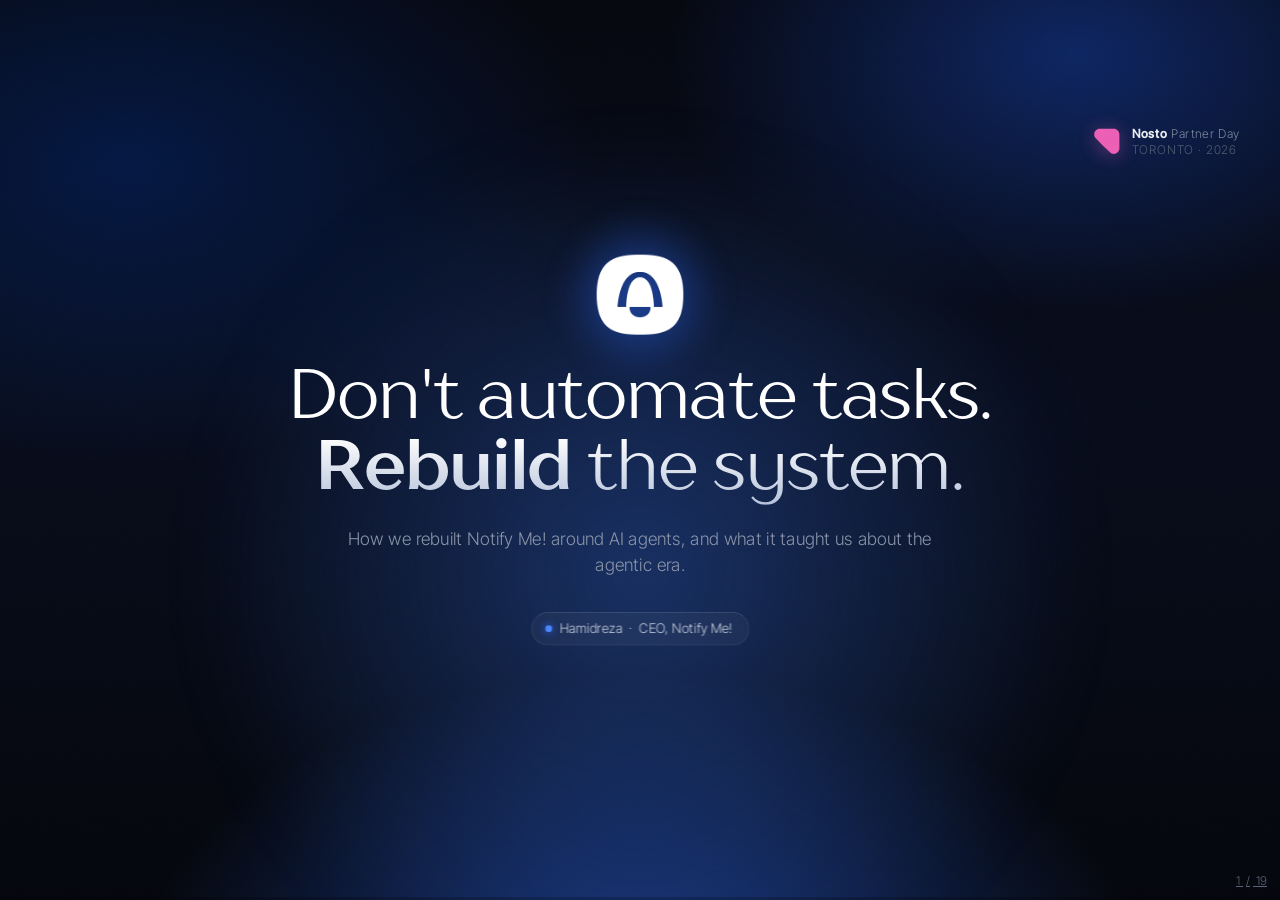
==== index.html @ 8ac09142 "Refine the walkthrough slide; bump cache tags Further walkthrough (walkthrough.js/.css) and index.ht" ====
<!DOCTYPE html>
<html lang="en">
<head>
<meta charset="utf-8">
<meta name="viewport" content="width=device-width, initial-scale=1.0">
<title>Notify Me! · Don't automate tasks. Rebuild the system.</title>
<link rel="stylesheet" href="vendor/reset.css">
<link rel="stylesheet" href="vendor/reveal.css">
<link rel="stylesheet" href="css/theme.css?v=7">
<link rel="stylesheet" href="css/walkthrough.css?v=21">
<link rel="stylesheet" href="css/bento.css?v=hue7">
</head>
<body>
<div class="bg-aurora"></div>
<div class="bg-grain"></div>

<div class="reveal">
<div class="slides">

<!-- ================= 01 · COVER ================= -->
<section class="slide center">
  <!-- event badge (host): kept small so the Notify Me! mark stays the hero -->
  <div style="position:absolute; top:54px; right:60px; display:flex; align-items:center; gap:18px; z-index:3; opacity:.92">
    <svg viewBox="2050 90 460 450" aria-label="Nosto" style="width:42px; height:42px; filter:drop-shadow(0 4px 15px rgba(255,102,191,.4))"><path d="M2112.39 253.6C2056.45 194.694 2098.17 97.4025 2179.36 97.4025L2407.6 97.4025C2458.63 97.4025 2500 138.809 2500 189.887V417.957C2500 499.278 2402.68 541.011 2343.86 484.916L2218.74 365.608L2112.39 253.6Z" fill="#FF66BF"/></svg>
    <span style="font-family:var(--font-mono); font-size:18px; letter-spacing:.05em; line-height:1.35; text-align:left; color:var(--g2)"><b style="color:#fff; font-weight:600">Nosto</b> Partner Day<br><span style="color:var(--g3); letter-spacing:.08em">TORONTO · 2026</span></span>
  </div>
  <div class="hero-mark float" style="margin-bottom:44px">
    <span class="bloom"></span>
    <img src="img/mark-white.png" alt="Notify Me!" style="height:120px">
  </div>
  <h1 style="font-size:104px; text-align:center; line-height:1.02">Don't automate tasks.<br><span class="grad-text" style="color:#fff"><b>Rebuild</b> the system.</span></h1>
  <p class="lead" style="text-align:center; margin-left:auto; margin-right:auto">How we rebuilt Notify&nbsp;Me! around AI agents, and what it taught us about the agentic era.</p>
  <div class="pill" style="margin-top:52px"><span class="dot"></span>Hamidreza&nbsp;&nbsp;·&nbsp;&nbsp;CEO, Notify&nbsp;Me!</div>
</section>

<!-- ================= 01B · AI-POWERED ISN'T ENOUGH (two-view gauge build) =============
     TWO VIEWS on one advance (reveal fragment index 1):
       View 1 - the comfortable illusion: two "good news" items (left) + the Individual
                speed gauge revved high (right, blue). Right slot sits empty, reserved.
       View 2 - the reframe: the view-1 items DIM to .32, the reframe items + the quote
                fade in, and the Organization speed gauge fades into the reserved slot at
                40% in yellow. Individual high vs organization 40% is the whole contrast.
     One fragment class .v2 (index 1) reveals every view-2 element together; the dim + the
     org gauge are driven off `section:has(.v2.visible)`, the same has()-gate the Tous
     slide uses. QA can't see fragment .visible, so QA rules below force the view-2 frame.
     Gauge model unchanged: needle box rotates about its centre (=hub 200,200); rotate =
     240*t - 120; value arc pathLength=240 so dashoffset = 240*(1-t). Individual t=.9
     (rotate 96, offset 24); Organization t=.4 (rotate -24, offset 144). -->
<style>
.spd2-title{ font-size:54px; }
.spd2-body{ display:flex; align-items:center; gap:30px; width:100%; margin-top:36px; }
.spd2-text{ width:680px; flex:none; }
.spd2-v1{ display:flex; flex-direction:column; gap:15px; transition:opacity .55s ease; }
.spd2-v2{ display:flex; flex-direction:column; gap:15px; margin-top:26px; }
.spd2-item{ display:flex; align-items:flex-start; gap:14px; margin:0;
  font-family:var(--font-body); font-weight:300; font-size:23px; color:var(--g1); line-height:1.3; }
.spd2-item .dot{ width:8px; height:8px; border-radius:50%; margin-top:10px; flex:none; }
.spd2-item .dot.b{ background:var(--blue-elec); box-shadow:0 0 10px rgba(76,135,255,.9); }
.spd2-item .dot.y{ background:#F5C24B; box-shadow:0 0 10px rgba(245,194,75,.9); }
.reveal section .spd2-v2 .fragment.fade-in-up{
  transition:opacity .55s ease, transform .55s cubic-bezier(.2,.7,.2,1); }

.spd2-gauges{ flex:1; display:flex; justify-content:center; gap:24px; }
.spd-gauge{ position:relative; width:400px; height:400px; }
.spd-hi { --nc:#E7F0FF; --arc:var(--blue-elec); --acr:76,135,255;  --lab:var(--blue-elec); }
.spd-org{ --nc:#FFE7B0; --arc:#F5C24B;          --acr:245,194,75; --lab:#F5C24B; opacity:0;
  transition:opacity .6s ease; }

.spd-bloom{ position:absolute; left:50%; top:52%; width:440px; height:440px; margin:-220px 0 0 -220px;
  border-radius:50%; z-index:0; filter:blur(30px); pointer-events:none;
  background:radial-gradient(circle, rgba(var(--acr),.30), transparent 62%); }

.spd-svg{ position:absolute; inset:0; width:100%; height:100%; z-index:1; overflow:visible; }
.spd-track{ fill:none; stroke:rgba(255,255,255,.09); stroke-width:10; stroke-linecap:round; }
.spd-ticks{ fill:none; stroke:rgba(255,255,255,.22); stroke-width:2; stroke-dasharray:1 11; }
.spd-val{ fill:none; stroke:var(--arc); stroke-width:10; stroke-linecap:round;
  stroke-dasharray:240; stroke-dashoffset:240;
  filter:drop-shadow(0 0 7px rgba(var(--acr),.9)) drop-shadow(0 0 20px rgba(var(--acr),.5)); }

/* needle: an HTML box rotated about its centre (=hub). Default points up. */
.spd-sweep, .spd-jit{ position:absolute; inset:0; transform-origin:50% 50%; z-index:2; }
.spd-sweep{ transform:rotate(-120deg); }
.spd-needle{ position:absolute; inset:0; filter:drop-shadow(0 0 6px rgba(var(--acr),.85)); }
.spd-needle::before{ content:''; position:absolute; left:50%; top:72px; margin-left:-5px;
  width:0; height:0; border-left:5px solid transparent; border-right:5px solid transparent;
  border-bottom:128px solid var(--nc); }
.spd-needle::after{ content:''; position:absolute; left:50%; top:200px; margin-left:-4px;
  width:0; height:0; border-left:4px solid transparent; border-right:4px solid transparent;
  border-top:30px solid var(--nc); opacity:.6; }
.spd-hub{ position:absolute; left:50%; top:50%; width:22px; height:22px; margin:-11px 0 0 -11px;
  z-index:3; border-radius:50%; background:radial-gradient(circle at 38% 34%, #fff, var(--arc) 78%);
  box-shadow:0 0 0 4px rgba(var(--acr),.16), 0 0 16px rgba(var(--acr),.8); }

.spd-cap{ position:absolute; top:300px; left:0; right:0; z-index:3; text-align:center;
  font-family:var(--font-display); font-weight:400; font-size:25px; color:#fff; letter-spacing:-.01em; }
.spd-tag{ position:absolute; top:340px; left:0; right:0; z-index:3; text-align:center;
  font-family:var(--font-mono); font-weight:500; font-size:13px; letter-spacing:.22em;
  text-transform:uppercase; color:var(--lab); }

/* ---- the run ---- */
@keyframes spdSweepHi { 0%{transform:rotate(-120deg)} 55%{transform:rotate(104deg)}
  74%{transform:rotate(90deg)} 88%{transform:rotate(99deg)} 100%{transform:rotate(96deg)} }
@keyframes spdSweepOrg{ 0%{transform:rotate(-120deg)} 55%{transform:rotate(-14deg)}
  76%{transform:rotate(-28deg)} 100%{transform:rotate(-24deg)} }
@keyframes spdFillHi { from{stroke-dashoffset:240} to{stroke-dashoffset:24} }
@keyframes spdFillOrg{ from{stroke-dashoffset:240} to{stroke-dashoffset:144} }
@keyframes spdJitAlive{ 0%,100%{transform:rotate(0)} 20%{transform:rotate(1.3deg)}
  45%{transform:rotate(-1deg)} 70%{transform:rotate(1deg)} }
@keyframes spdBloom{ 0%,100%{transform:scale(1);opacity:.7} 50%{transform:scale(1.1);opacity:.95} }

/* View 1: the individual gauge revs up on slide entry */
.reveal section.present .spd-hi{ animation:riseIn .8s .2s both ease-out; }
.reveal section.present .spd-hi .spd-sweep{ animation:spdSweepHi 1.6s .45s both cubic-bezier(.2,.8,.25,1); }
.reveal section.present .spd-hi .spd-val{ animation:spdFillHi 1.6s .45s both cubic-bezier(.2,.8,.25,1); }
.reveal section.present .spd-hi .spd-jit{ animation:spdJitAlive 2.6s 2.2s ease-in-out infinite; }
.reveal section.present .spd-hi .spd-bloom{ animation:spdBloom 4.6s 2s ease-in-out infinite; }
/* View 2 (advance): dim the good news, ignite the organization gauge at 40% */
.reveal section.present:has(.v2.visible) .spd2-v1{ opacity:.32; }
.reveal section.present:has(.v2.visible) .spd-org{ opacity:1; }
.reveal section.present:has(.v2.visible) .spd-org .spd-sweep{ animation:spdSweepOrg 1.3s .12s both cubic-bezier(.2,.8,.25,1); }
.reveal section.present:has(.v2.visible) .spd-org .spd-val{ animation:spdFillOrg 1.3s .12s both cubic-bezier(.2,.8,.25,1); }

/* QA (?qa) can't read fragment .visible, so force the settled view-2 frame */
.qa .spd-hi, .qa .spd-org{ animation:none !important; opacity:1 !important; }
.qa .spd2-v1{ opacity:.32 !important; }
.qa .spd2-v2 .fragment{ opacity:1 !important; transform:none !important; }
.qa .spd-hi .spd-sweep{ animation:none !important; transform:rotate(96deg) !important; }
.qa .spd-org .spd-sweep{ animation:none !important; transform:rotate(-24deg) !important; }
.qa .spd-hi .spd-val{ animation:none !important; stroke-dashoffset:24 !important; }
.qa .spd-org .spd-val{ animation:none !important; stroke-dashoffset:144 !important; }
.qa .spd-jit, .qa .spd-bloom{ animation:none !important; transform:none !important; }
</style>
<section class="slide">
  <p class="eyebrow">The reality check</p>
  <h2 class="spd2-title">Why &ldquo;AI-Powered&rdquo; Isn&rsquo;t Enough</h2>

  <div class="spd2-body">
    <div class="spd2-text">
      <div class="spd2-v1">
        <p class="spd2-item"><span class="dot b"></span>Your productivity improves dramatically</p>
        <p class="spd2-item"><span class="dot b"></span>Everyone seems to be working faster</p>
      </div>
      <div class="spd2-v2">
        <p class="spd2-item fragment fade-in-up v2" data-fragment-index="1"><span class="dot y"></span>Because being AI-powered isn&rsquo;t enough anymore.</p>
        <p class="spd2-item fragment fade-in-up v2" data-fragment-index="1"><span class="dot y"></span>Your organization has to become AI-native.</p>
      </div>
    </div>

    <div class="spd2-gauges">
      <!-- individual: blue, revved high -->
      <div class="spd-gauge spd-hi">
        <span class="spd-bloom"></span>
        <svg class="spd-svg" viewBox="0 0 400 400" aria-hidden="true">
          <path class="spd-track" d="M70.096 275 A150 150 0 1 1 329.904 275"/>
          <path class="spd-ticks" pathLength="240" d="M85.685 266 A132 132 0 1 1 314.315 266"/>
          <path class="spd-val" pathLength="240" d="M70.096 275 A150 150 0 1 1 329.904 275"/>
        </svg>
        <div class="spd-sweep"><div class="spd-jit"><div class="spd-needle"></div></div></div>
        <span class="spd-hub"></span>
        <span class="spd-cap">Individual speed</span>
        <span class="spd-tag">High</span>
      </div>

      <!-- organization: yellow, fades in at 40% on view 2 -->
      <div class="spd-gauge spd-org">
        <span class="spd-bloom"></span>
        <svg class="spd-svg" viewBox="0 0 400 400" aria-hidden="true">
          <path class="spd-track" d="M70.096 275 A150 150 0 1 1 329.904 275"/>
          <path class="spd-ticks" pathLength="240" d="M85.685 266 A132 132 0 1 1 314.315 266"/>
          <path class="spd-val" pathLength="240" d="M70.096 275 A150 150 0 1 1 329.904 275"/>
        </svg>
        <div class="spd-sweep"><div class="spd-jit"><div class="spd-needle"></div></div></div>
        <span class="spd-hub"></span>
        <span class="spd-cap">Organization speed</span>
        <span class="spd-tag">Slower</span>
      </div>
    </div>
  </div>

  <div class="foot"><img src="img/lockup-white.png" alt="Notify Me!"><span class="sep"></span><span class="pg">The problem</span></div>
</section>

<!-- ========= 03B · WHY THE SPEED DISAPPEARS (numbered click-focus list, variant of 03) ========= -->
<style>
  /* Same eyebrow + headline as the archived icon panel, three causes as a NUMBERED list. All three
     are visible from the first frame; the focus is advanced BY CLICK (01 on entry, then 02, then
     03). Each lower row holds an empty .fx fragment marker so clicks are consumed on this slide; a
     handler in deck.js counts the shown markers and toggles .is-active onto the matching row, and
     the CSS transitions below (not a timer) animate the hand-off. Scoped czb- block. */
  .czb-list{ list-style:none; margin:6px 0 0; padding:0; display:flex; flex-direction:column; gap:30px; }
  .czb-item{ position:relative; display:flex; align-items:baseline; gap:24px; padding-left:28px;
    opacity:.45; transform:translateX(0);           /* inactive rows recede but stay readable */
    transition:opacity .5s ease, transform .5s cubic-bezier(.2,.7,.2,1); }
  /* the accent bar that lands on the active row */
  .czb-item::before{ content:''; position:absolute; left:0; top:4px; bottom:4px; width:3px;
    border-radius:2px; background:var(--coral); box-shadow:0 0 14px var(--coral);
    transform:scaleY(.2); transform-origin:center; opacity:0;
    transition:transform .5s cubic-bezier(.2,.7,.2,1), opacity .5s ease; }
  /* the numeric bullet */
  .czb-num{ font-family:var(--font-display); font-weight:700; font-size:22px; color:var(--coral);
    letter-spacing:.02em; flex:none; min-width:42px; }
  /* medium size: bigger than body, clearly under the 44px headline */
  .reveal .czb-item .txt{ font-family:var(--font-display); font-weight:400; font-size:34px;
    line-height:1.1; letter-spacing:-.01em; color:#fff; }
  /* the focus markers carry no visual and take no space; they only step reveal's fragment pointer
     on each click. deck.js reads how many are shown and toggles .is-active onto the matching row. */
  .czb-item .fx{ position:absolute; width:0; height:0; overflow:hidden; }
  /* the focused row (deck.js sets .is-active; row 01 on entry, +1 per click) */
  .czb-item.is-active{ opacity:1; transform:translateX(10px); }
  .czb-item.is-active::before{ transform:scaleY(1); opacity:1; }
  /* the list rises in as one unit on entry (container only, so it never fights the row opacities) */
  .reveal section.present .czb-list{ animation:riseIn .7s .12s both cubic-bezier(.2,.7,.2,1); }
  /* QA/PDF shows every fragment at once and the JS is skipped, so pin row 01 focused here. */
  .qa .czb-item:first-child{ opacity:1 !important; transform:translateX(10px) !important; }
  .qa .czb-item:first-child::before{ transform:scaleY(1) !important; opacity:1 !important; }
  .qa .czb-item:not(:first-child){ opacity:.45 !important; transform:none !important; }
  .qa .czb-item:not(:first-child)::before{ opacity:0 !important; transform:scaleY(.2) !important; }
</style>
<section class="slide">
  <p class="eyebrow">Why the speed disappears</p>
  <h3 style="font-size:44px; margin-bottom:52px">We found several causes. These were the <b>three biggest.</b></h3>
  <ul class="czb-list">
    <li class="czb-item"><span class="czb-num">01</span><span class="txt">Humans are the bottleneck</span></li>
    <li class="czb-item"><span class="fx fragment"></span><span class="czb-num">02</span><span class="txt">Uneven AI maturity</span></li>
    <li class="czb-item"><span class="fx fragment"></span><span class="czb-num">03</span><span class="txt">Agents still make mistakes</span></li>
  </ul>
  <div class="foot"><img src="img/lockup-white.png" alt=""><span class="sep"></span><span class="pg">The problem</span></div>
</section>

<!-- ================= 05 · SPEAKER ================= -->
<section class="slide">
  <div class="row between center-x" style="width:100%">
    <div class="col" style="max-width:840px">
      <p class="eyebrow">Who's talking</p>
      <h1 style="font-size:104px">Hamidreza Zahedi</h1>
      <p class="lead" style="margin-top:18px; font-size:28px; color:var(--g1)">CEO at Notify&nbsp;Me!, building it for almost four years.</p>
    </div>
    <div class="portrait float"><span class="bloom"></span><img src="img/hamidreza.jpeg" alt="Hamidreza Zahedi, CEO of Notify Me!"></div>
  </div>
  <div class="foot"><img src="img/lockup-white.png" alt=""></div>
</section>

<!-- ================= 06 · DIVIDER PART 1 (.pd template) ================= -->
<section class="slide pd">
  <span class="pd-rule"></span>
  <span class="pd-num">01</span>
  <div class="pd-wrap">
    <div class="pd-hl">
      <span class="pd-bloom"></span>
      <div class="pd-rail">
        <span class="lab">Part</span>
        <span class="pd-step cur">01</span>
        <span class="pd-link"></span>
        <span class="pd-step">02</span>
        <span class="pd-link"></span>
        <span class="pd-step">03</span>
        <span class="pd-link"></span>
        <span class="pd-step">04</span>
      </div>
      <h1 class="grad-text">How we got here</h1>
    </div>
  </div>
  <div class="foot-r">Part 01&nbsp;·&nbsp;How we got here</div>
</section>

<!-- ================= 09 · THE AI WEEK ================= -->
<style>
/* --- AI Week (scoped) --- */
.aiw-week{ margin-top:52px; }
.aiw-week--p2{ margin-top:40px; }
.aiw-rail{ position:relative; display:grid; grid-template-columns:repeat(5,1fr); gap:20px; }
.aiw-line{ position:absolute; left:78px; right:78px; top:36px; height:2px; z-index:0;
  background:linear-gradient(90deg, transparent, var(--blue) 8%, var(--blue-bright) 52%, var(--purple) 94%, transparent);
  box-shadow:0 0 18px rgba(45,107,255,.5); }
.aiw-day{ position:relative; z-index:1; display:flex; flex-direction:column; align-items:center; text-align:center; }
.aiw-node{ width:74px; height:74px; border-radius:21px; display:flex; align-items:center; justify-content:center;
  background:linear-gradient(160deg, #17284a, #0c1730); border:1px solid var(--glass-border); color:var(--blue-elec);
  box-shadow:0 14px 34px rgba(0,0,0,.45), inset 0 0 34px -20px var(--blue-elec); }
.aiw-node svg{ width:32px; height:32px; }
.aiw-tag{ font-family:var(--font-mono); font-size:13px; font-weight:500; letter-spacing:.2em;
  text-transform:uppercase; color:var(--g3); margin-top:18px; }
.aiw-act{ font-family:var(--font-display); font-size:23px; font-weight:400; color:#fff; margin-top:7px; }
.aiw-sub{ font-size:16px; line-height:1.42; color:var(--g2); margin-top:7px; max-width:210px; }
.aiw-day.is-demo .aiw-node{ color:#fff; border-color:rgba(155,38,240,.55);
  /* opaque: the rail line passes behind the node */
  background:linear-gradient(160deg, #2F104D, #0B1732);
  box-shadow:0 0 0 1px rgba(155,38,240,.4), 0 18px 48px rgba(155,38,240,.4), inset 0 0 40px -22px var(--purple); }
.aiw-day.is-demo .aiw-tag{ color:var(--purple); }
.aiw-tag:empty::after{ content:'\00a0'; } /* holds the row's baseline where there's no label */

/* --- the bottom band: the two tools, wired into the workflow they built ---
   Single view: nothing here is a fragment. The whole band plays one timed build on slide
   entry and settles. Nothing loops.
   Widths are explicit (290 + 120 + 1290 = 1700, the slide's content box) because the wire
   SVGs map their viewBox 1:1 onto px-positioned HTML nodes; a flexed width would scale the
   SVG and drift the wires off the nodes. */
.aiw-build{ position:relative; margin-top:44px; height:380px; display:flex; align-items:center; }
.aiw-logos{ width:290px; flex:none; display:flex; flex-direction:column; gap:18px; }
.aiw-logo{ display:flex; align-items:center; gap:18px; padding:18px 28px 18px 22px; border-radius:18px;
  background:var(--glass); border:1px solid var(--glass-border);
  backdrop-filter:blur(14px); -webkit-backdrop-filter:blur(14px); }
.aiw-logo .mk{ width:48px; height:48px; flex:none; display:flex; align-items:center; justify-content:center;
  border-radius:13px; }
.aiw-logo .tx{ display:flex; flex-direction:column; }
.aiw-logo .nm{ font-family:var(--font-display); font-size:24px; font-weight:400; color:#fff; line-height:1; }
.aiw-logo .rl{ font-size:15px; color:var(--g2); margin-top:6px; }
.aiw-logo--gpt .mk{ background:rgba(16,163,127,.14); box-shadow:inset 0 0 24px -14px #10A37F; }
.aiw-logo--gpt .mk svg{ width:30px; height:30px; color:#10A37F; }
.aiw-logo--n8n .mk{ background:rgba(234,75,113,.14); box-shadow:inset 0 0 24px -14px #EA4B71; }
.aiw-logo--n8n .mk svg{ width:40px; height:26px; }

/* the two feed wires: each tool card into a port on the canvas edge, coloured by its tool */
.aiw-feed{ position:absolute; inset:0; width:100%; height:100%; z-index:2; pointer-events:none; overflow:visible; }
/* dashoffset:1 already hides an undrawn path, so these need no separate opacity gate */
.aiw-feed .fd{ fill:none; stroke-width:2; stroke-linecap:round; stroke-dasharray:1; stroke-dashoffset:1; }
.aiw-feed .fd-gpt{ stroke:#10A37F; filter:drop-shadow(0 0 6px rgba(16,163,127,.75)); }
.aiw-feed .fd-n8n{ stroke:#EA4B71; filter:drop-shadow(0 0 6px rgba(234,75,113,.75)); }
.aiw-feed .pt{ opacity:0; }
.aiw-feed .pt-gpt{ fill:#10A37F; filter:drop-shadow(0 0 7px rgba(16,163,127,.9)); }
.aiw-feed .pt-n8n{ fill:#EA4B71; filter:drop-shadow(0 0 7px rgba(234,75,113,.9)); }
@keyframes aiwFeed{ from{ stroke-dashoffset:1 } to{ stroke-dashoffset:0 } }
@keyframes aiwPop{ from{ opacity:0 } to{ opacity:1 } }

/* --- the n8n canvas --- */
.wf{ width:1290px; flex:none; margin-left:120px; height:380px; border-radius:20px; overflow:hidden;
  background:rgba(10,16,32,.55); border:1px solid var(--glass-border);
  backdrop-filter:blur(18px) saturate(120%); -webkit-backdrop-filter:blur(18px) saturate(120%);
  box-shadow:0 30px 80px rgba(0,0,0,.5), inset 0 1px 0 rgba(255,255,255,.08); opacity:0; }
.wf-bar{ height:48px; display:flex; align-items:center; gap:12px; padding:0 20px;
  border-bottom:1px solid var(--hair); background:rgba(255,255,255,.03); }
.wf-dot{ width:9px; height:9px; border-radius:50%; background:#EA4B71; flex:none;
  box-shadow:0 0 10px rgba(234,75,113,.8); }
.wf-name{ font-family:var(--font-mono); font-size:14px; font-weight:500; color:var(--g1); letter-spacing:.04em; }
.wf-exec{ margin-left:auto; display:flex; align-items:center; gap:8px; padding:5px 13px; border-radius:100px;
  background:rgba(95,208,166,.12); border:1px solid rgba(95,208,166,.4);
  font-family:var(--font-mono); font-size:12px; font-weight:500; letter-spacing:.14em;
  text-transform:uppercase; color:var(--mint); opacity:0; }
.wf-exec svg{ width:12px; height:12px; }
/* n8n's dot-grid canvas */
.wf-canvas{ position:relative; height:332px;
  background-image:radial-gradient(rgba(255,255,255,.10) 1.1px, transparent 1.1px);
  background-size:26px 26px; background-position:13px 13px; }
/* the graph's own bounds sit 62px left of the canvas centre; nudge wires and nodes
   together so the coordinates above stay readable. Keep these two values equal. */
.wf-wires{ position:absolute; inset:0; width:100%; height:100%; overflow:visible;
  transform:translateX(31px); }
.wf-wires path{ fill:none; stroke-linecap:round; }
.wf-base{ stroke:rgba(255,255,255,.13); stroke-width:2; }
.wf-fill{ stroke:#EA4B71; stroke-width:2.4; filter:drop-shadow(0 0 5px rgba(234,75,113,.8));
  stroke-dasharray:1; stroke-dashoffset:1; }
.wf-fill.is-ai{ stroke:#10A37F; filter:drop-shadow(0 0 5px rgba(16,163,127,.8)); }
@keyframes wfFill{ from{ stroke-dashoffset:1 } to{ stroke-dashoffset:0 } }

/* zero-size anchor: the box centres on (--x,--y) so the wire endpoints match exactly */
.wf-node{ position:absolute; left:var(--x); top:var(--y); width:0; height:0; z-index:1;
  transform:translateX(31px); }
.wf-box{ position:absolute; left:-30px; top:-30px; width:60px; height:60px; border-radius:14px;
  display:flex; align-items:center; justify-content:center;
  background:linear-gradient(160deg,#17284a,#0c1730); border:1px solid var(--glass-border);
  color:var(--g2); box-shadow:0 10px 26px rgba(0,0,0,.45); opacity:0; }
.wf-box svg{ width:28px; height:28px; }
/* real brand marks (Canny, Intercom, Slack) ship as their own artwork, so they are
   <img> not currentColor glyphs. Same 28px box as the icon nodes. */
.wf-box img{ width:28px; height:28px; display:block; }
/* n8n draws trigger nodes with a rounded leading edge */
.wf-node.is-trigger .wf-box{ border-radius:30px 14px 14px 30px; }
.wf-node.is-ai .wf-box svg{ width:26px; height:26px; }
.wf-lb{ position:absolute; left:-80px; top:40px; width:160px; text-align:center;
  font-family:var(--font-body); font-size:15px; font-weight:500; color:#fff; line-height:1.25; opacity:0; }
.wf-lb i{ display:block; font-style:normal; font-size:13px; font-weight:300; color:var(--g3); margin-top:3px; }
.wf-ck{ position:absolute; left:20px; top:-32px; width:19px; height:19px; border-radius:50%;
  background:var(--mint); color:#06231a; display:flex; align-items:center; justify-content:center;
  opacity:0; transform:scale(.4); box-shadow:0 0 12px rgba(95,208,166,.7); }
.wf-ck svg{ width:11px; height:11px; }
@keyframes wfBox{ from{ opacity:0; transform:scale(.55) } to{ opacity:1; transform:none } }
@keyframes wfCk{ from{ opacity:0; transform:scale(.4) } to{ opacity:1; transform:scale(1) } }
/* the run: each node flares as the data reaches it, then holds a lit "done" state */
@keyframes wfFlare{
  0%  { box-shadow:0 10px 26px rgba(0,0,0,.45); border-color:var(--glass-border); color:var(--g2) }
  28% { box-shadow:0 0 0 5px rgba(234,75,113,.22), 0 0 34px rgba(234,75,113,.75); border-color:rgba(234,75,113,.8); color:#fff }
  100%{ box-shadow:0 10px 26px rgba(0,0,0,.45), 0 0 20px rgba(234,75,113,.28); border-color:rgba(234,75,113,.45); color:#fff } }
@keyframes wfFlareAI{
  0%  { box-shadow:0 10px 26px rgba(0,0,0,.45); border-color:var(--glass-border); color:var(--g2) }
  28% { box-shadow:0 0 0 5px rgba(16,163,127,.22), 0 0 34px rgba(16,163,127,.8); border-color:rgba(16,163,127,.85); color:#fff }
  100%{ box-shadow:0 10px 26px rgba(0,0,0,.45), 0 0 22px rgba(16,163,127,.3); border-color:rgba(16,163,127,.5); color:#10A37F } }

/* --- the build: one timed pass on slide entry. No fragments (single view), and every
   animation is finite + `both`, so the band runs once and holds its finished state.
   Per-element delays ride in on --d (appear) / --f (flare) / --dw (wire) / --dc (check),
   set inline on each node so the sequence reads in the markup. --- */
.reveal section.present .aiw-line{ transform-origin:left center;
  animation:drawLine .9s .55s both cubic-bezier(.4,0,.1,1); }
.reveal section.present .aiw-day{ animation:riseIn .6s var(--d) both ease-out; }
.reveal section.present .aiw-logo{ animation:riseIn .6s var(--d) both ease-out; }
.reveal section.present .aiw-feed .fd{ animation:aiwFeed .6s var(--d) both ease-out; }
.reveal section.present .aiw-feed .pt{ animation:aiwPop .3s var(--d) both ease-out; }
.reveal section.present .wf{ animation:aiwPop .7s 1.6s both ease-out; }
/* wires land after every node is on the canvas, so nothing ever wires to an empty spot */
.reveal section.present .wf-base{ animation:aiwPop .4s 2.45s both ease-out; }
.reveal section.present .wf-box{ animation:wfBox .5s var(--d) both cubic-bezier(.2,.7,.2,1),
                                           wfFlare .7s var(--f) both ease-out; }
.reveal section.present .wf-node.is-ai .wf-box{ animation:wfBox .5s var(--d) both cubic-bezier(.2,.7,.2,1),
                                                          wfFlareAI 1.1s var(--f) both ease-out; }
.reveal section.present .wf-lb{ animation:aiwPop .5s var(--d) both ease-out; }
.reveal section.present .wf-ck{ animation:wfCk .45s var(--dc) both cubic-bezier(.2,.8,.25,1); }
.reveal section.present .wf-fill{ animation:wfFill .5s var(--dw) both linear; }
.reveal section.present .wf-exec{ animation:aiwPop .5s 6.5s both ease-out; }

/* ?qa freezes motion for deterministic renders/PDF: pin the whole band to its end state. */
.qa .aiw-line{ animation:none !important; transform:none !important; }
.qa .aiw-day, .qa .aiw-logo, .qa .wf, .qa .wf-lb, .qa .wf-exec,
.qa .wf-base{ animation:none !important; opacity:1 !important; }
.qa .aiw-feed .fd, .qa .wf-fill{ animation:none !important; stroke-dashoffset:0 !important; }
.qa .aiw-feed .pt{ animation:none !important; opacity:1 !important; }
.qa .wf-box{ animation:none !important; opacity:1 !important; color:#fff !important;
  border-color:rgba(234,75,113,.45) !important;
  box-shadow:0 10px 26px rgba(0,0,0,.45), 0 0 20px rgba(234,75,113,.28) !important; }
.qa .wf-node.is-ai .wf-box{ color:#10A37F !important; border-color:rgba(16,163,127,.5) !important;
  box-shadow:0 10px 26px rgba(0,0,0,.45), 0 0 22px rgba(16,163,127,.3) !important; }
.qa .wf-ck{ animation:none !important; opacity:1 !important; transform:scale(1) !important; }
</style>
<section class="slide">
  <p class="eyebrow">2025 &middot; the AI pivot</p>
  <h2 style="font-size:56px; max-width:1500px">First, we stopped <b>everything</b> for a week.</h2>
  <p class="lead" style="margin-top:16px; max-width:1180px">Normal work on hold. The whole company pointed at one thing.</p>

  <div class="aiw-week aiw-week--p2">
    <div class="aiw-rail">
      <span class="aiw-line"></span>
      <!-- Day 1 -->
      <div class="aiw-day" style="--d:.35s">
        <span class="aiw-node"><svg viewBox="0 0 24 24" fill="none" stroke="currentColor" stroke-width="1.6" stroke-linecap="round" stroke-linejoin="round"><path d="M3 5.5A2.5 2.5 0 0 1 5.5 3H11v16H5.5A2.5 2.5 0 0 0 3 21.5z"/><path d="M21 5.5A2.5 2.5 0 0 0 18.5 3H13v16h5.5A2.5 2.5 0 0 1 21 21.5z"/></svg></span>
        <span class="aiw-tag"></span>
        <span class="aiw-act">Read about it</span>
        <span class="aiw-sub">What&rsquo;s actually possible now.</span>
      </div>
      <!-- Day 2 -->
      <div class="aiw-day" style="--d:.45s">
        <span class="aiw-node"><svg viewBox="0 0 24 24" fill="none" stroke="currentColor" stroke-width="1.6" stroke-linecap="round" stroke-linejoin="round"><rect x="3" y="4.5" width="18" height="14" rx="2.5"/><path d="M10.5 9.2 14.5 11.5 10.5 13.8z" fill="currentColor" stroke="none"/></svg></span>
        <span class="aiw-tag"></span>
        <span class="aiw-act">Watch &amp; learn</span>
        <span class="aiw-sub">Talks, demos, deep dives.</span>
      </div>
      <!-- Day 3 -->
      <div class="aiw-day" style="--d:.55s">
        <span class="aiw-node"><svg viewBox="0 0 24 24" fill="none" stroke="currentColor" stroke-width="1.6" stroke-linecap="round" stroke-linejoin="round"><path d="M9 3h6"/><path d="M10 3v6.2L5.2 17a2 2 0 0 0 1.7 3h10.2a2 2 0 0 0 1.7-3L14 9.2V3"/><path d="M7.5 14h9"/></svg></span>
        <span class="aiw-tag"></span>
        <span class="aiw-act">Get hands-on</span>
        <span class="aiw-sub">Break the tools, see what sticks.</span>
      </div>
      <!-- Day 4 -->
      <div class="aiw-day" style="--d:.65s">
        <span class="aiw-node"><svg viewBox="0 0 24 24" fill="none" stroke="currentColor" stroke-width="1.6" stroke-linecap="round" stroke-linejoin="round"><circle cx="6" cy="12" r="2.4"/><circle cx="18" cy="6" r="2.4"/><circle cx="18" cy="18" r="2.4"/><path d="M8.1 10.9 15.9 7.1M8.1 13.1 15.9 16.9"/></svg></span>
        <span class="aiw-tag"></span>
        <span class="aiw-act">Share it back</span>
        <span class="aiw-sub">Teach the team what you found.</span>
      </div>
      <!-- Demo Day -->
      <div class="aiw-day is-demo" style="--d:.75s">
        <span class="aiw-node"><svg viewBox="0 0 24 24" fill="none" stroke="currentColor" stroke-width="1.6" stroke-linecap="round" stroke-linejoin="round"><path d="M12 3c3.5 1.6 5.5 5 5.5 9 0 1.7-.4 3.2-1 4.5H7.5c-.6-1.3-1-2.8-1-4.5 0-4 2-7.4 5.5-9z"/><circle cx="12" cy="10" r="1.9"/><path d="M9 17.5c-1.6.7-2.4 2-2.6 3.5 1.6-.2 2.8-.9 3.6-2M15 17.5c1.6.7 2.4 2 2.6 3.5-1.6-.2-2.8-.9-3.6-2"/></svg></span>
        <span class="aiw-tag">Demo Day</span>
        <span class="aiw-act">Ship something real</span>
        <span class="aiw-sub">An AI workflow, an agent, or anything you built.</span>
      </div>
    </div>

    <!-- The two tools, wired into a workflow of the kind the team actually shipped that week.
         Sample workflow on purpose: a weekly digest of feature requests pulled from Canny and
         Intercom. No counts or metrics anywhere in it, so nothing here reads as a claim. -->
    <div class="aiw-build">
      <div class="aiw-logos">
        <!-- ChatGPT -->
        <div class="aiw-logo aiw-logo--gpt" style="--d:1.2s">
          <span class="mk"><svg viewBox="0 0 24 24" fill="currentColor" aria-label="ChatGPT"><path d="M22.2819 9.8211a5.9847 5.9847 0 0 0-.5157-4.9108 6.0462 6.0462 0 0 0-6.5098-2.9A6.0651 6.0651 0 0 0 4.9807 4.1818a5.9847 5.9847 0 0 0-3.9977 2.9 6.0462 6.0462 0 0 0 .7427 7.0966 5.98 5.98 0 0 0 .511 4.9107 6.051 6.051 0 0 0 6.5146 2.9001A5.9847 5.9847 0 0 0 13.2599 24a6.0557 6.0557 0 0 0 5.7718-4.2058 5.9894 5.9894 0 0 0 3.9977-2.9001 6.0557 6.0557 0 0 0-.7475-7.0729zm-9.022 12.6081a4.4755 4.4755 0 0 1-2.8764-1.0408l.1419-.0804 4.7783-2.7582a.7948.7948 0 0 0 .3927-.6813v-6.7369l2.02 1.1686a.071.071 0 0 1 .038.052v5.5826a4.504 4.504 0 0 1-4.4945 4.4944zm-9.6607-4.1254a4.4708 4.4708 0 0 1-.5346-3.0137l.142.0852 4.783 2.7582a.7712.7712 0 0 0 .7806 0l5.8428-3.3685v2.3324a.0804.0804 0 0 1-.0332.0615L9.74 19.9502a4.4992 4.4992 0 0 1-6.1408-1.6464zM2.3408 7.8956a4.485 4.485 0 0 1 2.3655-1.9728V11.6a.7664.7664 0 0 0 .3879.6765l5.8144 3.3543-2.0201 1.1685a.0757.0757 0 0 1-.071 0l-4.8303-2.7865A4.504 4.504 0 0 1 2.3408 7.872zm16.5963 3.8558L13.1038 8.364 15.1192 7.2a.0757.0757 0 0 1 .071 0l4.8303 2.7913a4.4944 4.4944 0 0 1-.6765 8.1042v-5.6772a.79.79 0 0 0-.407-.667zm2.0107-3.0231l-.142-.0852-4.7735-2.7818a.7759.7759 0 0 0-.7854 0L9.409 9.2297V6.8974a.0662.0662 0 0 1 .0284-.0615l4.8303-2.7866a4.4992 4.4992 0 0 1 6.6802 4.66zM8.3065 12.863l-2.02-1.1638a.0804.0804 0 0 1-.038-.0567V6.0742a4.4992 4.4992 0 0 1 7.3757-3.4537l-.142.0805L8.704 5.459a.7948.7948 0 0 0-.3927.6813zm1.0976-2.3654l2.602-1.4998 2.6069 1.4998v2.9994l-2.5974 1.4997-2.6067-1.4997z"/></svg></span>
          <span class="tx"><span class="nm">ChatGPT</span><span class="rl">Learn, draft, prototype</span></span>
        </div>
        <!-- n8n -->
        <div class="aiw-logo aiw-logo--n8n" style="--d:1.32s">
          <span class="mk"><svg viewBox="0 0 72 40" fill="none" aria-label="n8n"><line x1="12" y1="20" x2="34" y2="20" stroke="#EA4B71" stroke-width="2.6"/><line x1="34" y1="20" x2="58" y2="9" stroke="#EA4B71" stroke-width="2.6"/><line x1="34" y1="20" x2="58" y2="31" stroke="#EA4B71" stroke-width="2.6"/><circle cx="12" cy="20" r="6" fill="#EA4B71"/><circle cx="34" cy="20" r="7.5" fill="#0A1020" stroke="#EA4B71" stroke-width="2.8"/><circle cx="58" cy="9" r="6" fill="#EA4B71"/><circle cx="58" cy="31" r="6" fill="#EA4B71"/></svg></span>
          <span class="tx"><span class="nm">n8n</span><span class="rl">Wire it into a workflow</span></span>
        </div>
      </div>

      <!-- viewBox is 1:1 with .aiw-build's 1700x380 box, so these land on the panel edge exactly -->
      <svg class="aiw-feed" viewBox="0 0 1700 380" aria-hidden="true">
        <path class="fd fd-gpt" pathLength="1" style="--d:1.55s" d="M290,136 C350,136 350,165 410,165"/>
        <path class="fd fd-n8n" pathLength="1" style="--d:1.67s" d="M290,244 C350,244 350,215 410,215"/>
        <circle class="pt pt-gpt" style="--d:2.05s" cx="410" cy="165" r="4.5"/>
        <circle class="pt pt-n8n" style="--d:2.17s" cx="410" cy="215" r="4.5"/>
      </svg>

      <div class="wf">
        <div class="wf-bar">
          <span class="wf-dot"></span>
          <span class="wf-name">weekly-feature-request-digest</span>
          <span class="wf-exec">
            <svg viewBox="0 0 24 24" fill="none" stroke="currentColor" stroke-width="3.4" stroke-linecap="round" stroke-linejoin="round"><path d="M4.5 12.5 9.5 17.5 19.5 6.5"/></svg>
            Executed
          </span>
        </div>

        <div class="wf-canvas">
          <svg class="wf-wires" viewBox="0 0 1290 332" aria-hidden="true">
            <path class="wf-base" d="M125,140 C220,140 220,66 315,66"/>
            <path class="wf-base" d="M125,140 C220,140 220,214 315,214"/>
            <path class="wf-base" d="M375,66 C475,66 475,140 575,140"/>
            <path class="wf-base" d="M375,214 C475,214 475,140 575,140"/>
            <path class="wf-base" d="M635,140 L825,140"/>
            <path class="wf-base" d="M885,140 L1090,140"/>
            <path class="wf-fill" pathLength="1" style="--dw:3.05s" d="M125,140 C220,140 220,66 315,66"/>
            <path class="wf-fill" pathLength="1" style="--dw:3.05s" d="M125,140 C220,140 220,214 315,214"/>
            <path class="wf-fill" pathLength="1" style="--dw:3.65s" d="M375,66 C475,66 475,140 575,140"/>
            <path class="wf-fill" pathLength="1" style="--dw:3.65s" d="M375,214 C475,214 475,140 575,140"/>
            <path class="wf-fill" pathLength="1" style="--dw:4.25s" d="M635,140 L825,140"/>
            <path class="wf-fill is-ai" pathLength="1" style="--dw:5.55s" d="M885,140 L1090,140"/>
          </svg>

          <!-- Schedule trigger -->
          <div class="wf-node is-trigger" style="--x:95px; --y:140px">
            <span class="wf-box" style="--d:1.95s; --f:2.95s"><svg viewBox="0 0 24 24" fill="none" stroke="currentColor" stroke-width="1.7" stroke-linecap="round" stroke-linejoin="round"><circle cx="12" cy="12" r="8.5"/><path d="M12 7.2V12l3.2 1.9"/></svg></span>
            <span class="wf-ck" style="--dc:3.25s"><svg viewBox="0 0 24 24" fill="none" stroke="currentColor" stroke-width="3.4" stroke-linecap="round" stroke-linejoin="round"><path d="M4.5 12.5 9.5 17.5 19.5 6.5"/></svg></span>
            <span class="wf-lb" style="--d:2.07s">Schedule<i>Every Monday</i></span>
          </div>
          <!-- Canny -->
          <div class="wf-node" style="--x:345px; --y:66px">
            <span class="wf-box" style="--d:2.04s; --f:3.55s"><img src="img/logo-canny.png" alt="Canny"></span>
            <span class="wf-ck" style="--dc:3.85s"><svg viewBox="0 0 24 24" fill="none" stroke="currentColor" stroke-width="3.4" stroke-linecap="round" stroke-linejoin="round"><path d="M4.5 12.5 9.5 17.5 19.5 6.5"/></svg></span>
            <span class="wf-lb" style="--d:2.16s">Canny<i>Feature requests</i></span>
          </div>
          <!-- Intercom -->
          <div class="wf-node" style="--x:345px; --y:214px">
            <span class="wf-box" style="--d:2.13s; --f:3.55s"><img src="img/logo-intercom.svg" alt="Intercom"></span>
            <span class="wf-ck" style="--dc:3.85s"><svg viewBox="0 0 24 24" fill="none" stroke="currentColor" stroke-width="3.4" stroke-linecap="round" stroke-linejoin="round"><path d="M4.5 12.5 9.5 17.5 19.5 6.5"/></svg></span>
            <span class="wf-lb" style="--d:2.25s">Intercom<i>Conversations</i></span>
          </div>
          <!-- Merge -->
          <div class="wf-node" style="--x:605px; --y:140px">
            <span class="wf-box" style="--d:2.22s; --f:4.15s"><svg viewBox="0 0 24 24" fill="none" stroke="currentColor" stroke-width="1.7" stroke-linecap="round" stroke-linejoin="round"><path d="M3.5 6.5h4c1 0 2 .5 2.6 1.3L13.5 12"/><path d="M3.5 17.5h4c1 0 2-.5 2.6-1.3L13.5 12"/><path d="M13.5 12h6.6"/><path d="M17.6 9.1 20.5 12l-2.9 2.9"/></svg></span>
            <span class="wf-ck" style="--dc:4.45s"><svg viewBox="0 0 24 24" fill="none" stroke="currentColor" stroke-width="3.4" stroke-linecap="round" stroke-linejoin="round"><path d="M4.5 12.5 9.5 17.5 19.5 6.5"/></svg></span>
            <span class="wf-lb" style="--d:2.34s">Merge<i>Combine sources</i></span>
          </div>
          <!-- OpenAI: the green node the ChatGPT card feeds -->
          <div class="wf-node is-ai" style="--x:855px; --y:140px">
            <span class="wf-box" style="--d:2.31s; --f:4.75s"><svg viewBox="0 0 24 24" fill="currentColor"><path d="M22.2819 9.8211a5.9847 5.9847 0 0 0-.5157-4.9108 6.0462 6.0462 0 0 0-6.5098-2.9A6.0651 6.0651 0 0 0 4.9807 4.1818a5.9847 5.9847 0 0 0-3.9977 2.9 6.0462 6.0462 0 0 0 .7427 7.0966 5.98 5.98 0 0 0 .511 4.9107 6.051 6.051 0 0 0 6.5146 2.9001A5.9847 5.9847 0 0 0 13.2599 24a6.0557 6.0557 0 0 0 5.7718-4.2058 5.9894 5.9894 0 0 0 3.9977-2.9001 6.0557 6.0557 0 0 0-.7475-7.0729zm-9.022 12.6081a4.4755 4.4755 0 0 1-2.8764-1.0408l.1419-.0804 4.7783-2.7582a.7948.7948 0 0 0 .3927-.6813v-6.7369l2.02 1.1686a.071.071 0 0 1 .038.052v5.5826a4.504 4.504 0 0 1-4.4945 4.4944zm-9.6607-4.1254a4.4708 4.4708 0 0 1-.5346-3.0137l.142.0852 4.783 2.7582a.7712.7712 0 0 0 .7806 0l5.8428-3.3685v2.3324a.0804.0804 0 0 1-.0332.0615L9.74 19.9502a4.4992 4.4992 0 0 1-6.1408-1.6464zM2.3408 7.8956a4.485 4.485 0 0 1 2.3655-1.9728V11.6a.7664.7664 0 0 0 .3879.6765l5.8144 3.3543-2.0201 1.1685a.0757.0757 0 0 1-.071 0l-4.8303-2.7865A4.504 4.504 0 0 1 2.3408 7.872zm16.5963 3.8558L13.1038 8.364 15.1192 7.2a.0757.0757 0 0 1 .071 0l4.8303 2.7913a4.4944 4.4944 0 0 1-.6765 8.1042v-5.6772a.79.79 0 0 0-.407-.667zm2.0107-3.0231l-.142-.0852-4.7735-2.7818a.7759.7759 0 0 0-.7854 0L9.409 9.2297V6.8974a.0662.0662 0 0 1 .0284-.0615l4.8303-2.7866a4.4992 4.4992 0 0 1 6.6802 4.66zM8.3065 12.863l-2.02-1.1638a.0804.0804 0 0 1-.038-.0567V6.0742a4.4992 4.4992 0 0 1 7.3757-3.4537l-.142.0805L8.704 5.459a.7948.7948 0 0 0-.3927.6813zm1.0976-2.3654l2.602-1.4998 2.6069 1.4998v2.9994l-2.5974 1.4997-2.6067-1.4997z"/></svg></span>
            <span class="wf-ck" style="--dc:5.45s"><svg viewBox="0 0 24 24" fill="none" stroke="currentColor" stroke-width="3.4" stroke-linecap="round" stroke-linejoin="round"><path d="M4.5 12.5 9.5 17.5 19.5 6.5"/></svg></span>
            <span class="wf-lb" style="--d:2.43s">OpenAI<i>Summarize the themes</i></span>
          </div>
          <!-- Slack -->
          <div class="wf-node" style="--x:1120px; --y:140px">
            <span class="wf-box" style="--d:2.40s; --f:6.05s"><img src="img/logo-slack.svg" alt="Slack"></span>
            <span class="wf-ck" style="--dc:6.35s"><svg viewBox="0 0 24 24" fill="none" stroke="currentColor" stroke-width="3.4" stroke-linecap="round" stroke-linejoin="round"><path d="M4.5 12.5 9.5 17.5 19.5 6.5"/></svg></span>
            <span class="wf-lb" style="--d:2.52s">Slack<i>Post the digest</i></span>
          </div>
        </div>
      </div>
    </div>
  </div>

  <div class="foot"><img src="img/lockup-white.png" alt=""><span class="sep"></span><span class="pg">Part 01</span></div>
</section>

<!-- ================= 09 · THE REORG ================= -->
<style>
/* Rebuilt in the Tous register: huge negative space, thin glowing connectors, one hero.
   The whole point is told in COLOUR. Back in Stock is blue and Pre-order is mint (their own
   logos already are), so: the shared team is neutral grey because nobody owns a product yet,
   and each person picks up their product's colour at the moment they are regrouped.
   Headcount never changes. Four people before, four people after. Only the grouping moves.
   All scoped `rg-`; theme.css untouched, so no cache tag to bump. */
.rg-top{ display:flex; justify-content:space-between; align-items:flex-start; gap:70px;
  width:100%; max-width:1700px; }
.rg-lede{ max-width:880px; }

/* the org split as a donut: it is the reason we started with this team, not the point of the
   slide, so it stays a blue ramp. purple/coral/mint are reserved for the components and the
   business lines (theme.md) and would misread as those here. 38/21/20/13/8 sums to exactly 100,
   so the ring closes with no rounding fudge. */
.rg-org{ width:540px; flex:none; padding-top:4px; }
.rg-org-h{ font-family:var(--font-mono); font-weight:500; font-size:11.5px; letter-spacing:.18em;
  text-transform:uppercase; color:var(--g3); }
.rg-donut{ display:flex; align-items:center; gap:38px; margin-top:26px; }
.rg-ring{ position:relative; width:200px; height:200px; flex:none; }
.rg-ring svg{ width:200px; height:200px; display:block; overflow:visible; }
.rg-ring circle{ fill:none; stroke-width:26; }
.rg-ring .hero{ filter:drop-shadow(0 0 9px rgba(76,135,255,.65)); }
.rg-ctr{ position:absolute; inset:0; display:flex; flex-direction:column;
  align-items:center; justify-content:center; pointer-events:none; }
.rg-ctr b{ font-family:var(--font-display); font-weight:700; font-size:42px; color:#fff; line-height:1; }
.rg-ctr span{ font-family:var(--font-mono); font-weight:500; font-size:9.5px; letter-spacing:.14em;
  text-transform:uppercase; color:var(--g3); margin-top:9px; }
.rg-leg{ display:flex; flex-direction:column; gap:12px; flex:1; }
.rg-li{ display:grid; grid-template-columns:9px 1fr auto; align-items:center; gap:13px;
  font-family:var(--font-body); font-weight:300; font-size:15px; color:var(--g2); }
.rg-li i{ width:9px; height:9px; border-radius:50%; }
.rg-li b{ font-family:var(--font-display); font-weight:700; font-size:15px; color:var(--g2); }
.rg-li.hero{ color:#fff; } .rg-li.hero b{ color:#fff; }

/* ---- the hero: one team, four products -> four teams, one product each ----
   Geometry contract: every box here is border-box, so `left` + `width` ARE the edges the
   wire paths are drawn against. This was content-box before, which silently inflated
   .rg-spec to 480..882 (not 480..840) and left the coloured wires running 22px underneath
   the cards - visible because .rg-spec has a 3.5% fill and no backdrop blur to hide them.
   If you change a width or a padding here, re-check the <path d> numbers. */
.rg-map{ position:relative; width:1700px; height:400px; margin-top:50px; }
.rg-wire{ position:absolute; inset:0; width:100%; height:100%; z-index:0; pointer-events:none; }
.rg-wire path{ fill:none; stroke-width:1.5; stroke-dasharray:1 1; stroke-dashoffset:1; }
.rg-wire .w1{ stroke:var(--g3); opacity:.5; }
.rg-wire .w1.wf{ opacity:.18; }                    /* feeds a faded "and more" row */
.rg-wire .wb{ stroke:var(--blue-elec); opacity:.85; filter:drop-shadow(0 0 5px var(--blue-elec)); }
.rg-wire .wm{ stroke:var(--mint); opacity:.85; filter:drop-shadow(0 0 5px var(--mint)); }
.rg-wire .wc{ stroke:var(--coral); opacity:.85; filter:drop-shadow(0 0 5px var(--coral)); }
.rg-wire .wp{ stroke:var(--purple); opacity:.85; filter:drop-shadow(0 0 5px var(--purple)); }

.rg-cap{ position:absolute; font-family:var(--font-mono); font-weight:500; font-size:11.5px;
  letter-spacing:.16em; text-transform:uppercase; color:var(--g3); white-space:nowrap; }

/* stage 1 - the single team that owned all four products */
.rg-team{ box-sizing:border-box; position:absolute; left:0; top:70px; width:360px; height:260px; z-index:1;
  display:flex; flex-direction:column; align-items:flex-start; justify-content:center; gap:15px; padding:0 30px;
  border-radius:22px; background:var(--glass); border:1px solid var(--glass-border);
  backdrop-filter:blur(18px) saturate(120%); -webkit-backdrop-filter:blur(18px) saturate(120%); }
.rg-team img{ height:27px; width:auto; display:block; }
.rg-team .rg-hair{ height:1px; width:100%; background:var(--hair); }

/* stage 2 - the shared pool. grey = owns no product yet. rows 5-6 fade out: the pool is
   bigger than the slide, these six are a sample. */
.rg-spec{ box-sizing:border-box; position:absolute; left:480px; width:360px; height:44px; z-index:1;
  display:flex; align-items:center; gap:13px; padding:0 20px; border-radius:12px;
  background:rgba(255,255,255,.035); border:1px solid rgba(255,255,255,.09);
  font-family:var(--font-body); font-weight:300; font-size:19px; color:var(--g1); }
.rg-spec i{ width:7px; height:7px; border-radius:50%; background:var(--g3); flex:none; }
.rg-spec.f1{ opacity:.42; } .rg-spec.f2{ opacity:.18; }
.rg-more{ position:absolute; left:480px; top:406px; font-family:var(--font-body); font-weight:300;
  font-size:15px; color:var(--g3); opacity:.55; }

/* stage 3 - one team per product, wearing that product's colour. Compact + horizontal so
   four of them fit the same 400px the two tall cards used to. */
.rg-own{ box-sizing:border-box; position:absolute; left:1220px; width:480px; height:78px; z-index:1;
  display:flex; align-items:center; gap:18px; padding:0 24px;
  border-radius:16px; background:var(--glass); border:1px solid var(--glass-border);
  backdrop-filter:blur(18px) saturate(120%); -webkit-backdrop-filter:blur(18px) saturate(120%);
  box-shadow:0 0 0 1px var(--glass-border), 0 16px 40px rgba(0,0,0,.45),
             inset 0 0 60px -26px var(--ac); }
.rg-own img{ height:24px; width:auto; display:block; flex:none; }
.rg-own .rg-hair{ width:1px; height:44px; background:var(--hair); flex:none; }
.rg-roles{ display:flex; flex-direction:column; gap:5px; }
.rg-role{ display:flex; align-items:center; gap:9px; font-family:var(--font-body);
  font-weight:300; font-size:15px; color:#fff; white-space:nowrap; }
.rg-role i{ width:6px; height:6px; border-radius:50%; flex:none; background:var(--ac);
  box-shadow:0 0 10px var(--ac); }

/* ---- motion: the regroup plays itself out on entry, Tous pacing ---- */
@keyframes rgDraw{ to{ stroke-dashoffset:0 } }
.reveal section.present .rg-team{ animation:riseIn .7s .1s both ease-out; }
.reveal section.present .rg-wire .w1{ animation:rgDraw .7s .55s both ease-out; }
.reveal section.present .rg-spec{ animation:riseIn .6s both ease-out; }
.reveal section.present .rg-spec.s1{ animation-delay:.85s } .reveal section.present .rg-spec.s2{ animation-delay:.97s }
.reveal section.present .rg-spec.s3{ animation-delay:1.09s } .reveal section.present .rg-spec.s4{ animation-delay:1.21s }
.reveal section.present .rg-spec.s5{ animation-delay:1.33s } .reveal section.present .rg-spec.s6{ animation-delay:1.45s }
.reveal section.present .rg-more{ animation:riseIn .6s 1.6s both ease-out; }
/* the regroup itself: one coloured wire pulls the pool into each product team */
.reveal section.present .rg-wire .wb{ animation:rgDraw .85s 1.70s both cubic-bezier(.4,0,.2,1); }
.reveal section.present .rg-wire .wm{ animation:rgDraw .85s 1.82s both cubic-bezier(.4,0,.2,1); }
.reveal section.present .rg-wire .wc{ animation:rgDraw .85s 1.94s both cubic-bezier(.4,0,.2,1); }
.reveal section.present .rg-wire .wp{ animation:rgDraw .85s 2.06s both cubic-bezier(.4,0,.2,1); }
.reveal section.present .rg-own.o1{ animation:riseIn .7s 2.25s both ease-out; }
.reveal section.present .rg-own.o2{ animation:riseIn .7s 2.37s both ease-out; }
.reveal section.present .rg-own.o3{ animation:riseIn .7s 2.49s both ease-out; }
.reveal section.present .rg-own.o4{ animation:riseIn .7s 2.61s both ease-out; }
.reveal section.present .rg-cap{ animation:riseIn .6s both ease-out; }
.reveal section.present .rg-cap.c1{ animation-delay:.25s } .reveal section.present .rg-cap.c2{ animation-delay:.95s }
.reveal section.present .rg-cap.c3{ animation-delay:2.4s }
/* QA renders must be byte-stable */
.qa .rg-wire path{ animation:none !important; stroke-dashoffset:0 !important; }
</style>
<section class="slide">
  <div class="rg-top">
    <div class="rg-lede">
      <p class="eyebrow">2025 &middot; the reorg</p>
      <h2 style="font-size:46px; max-width:840px">That experience led to a <b>major reorg.</b></h2>
    </div>
    <div class="rg-org">
      <div class="rg-org-h">Company structure &middot; early 2025</div>
      <div class="rg-donut">
        <div class="rg-ring">
          <svg viewBox="0 0 200 200" aria-label="Company structure by department, early 2025" role="img">
            <g transform="rotate(-90 100 100)">
          <circle class="hero" cx="100" cy="100" r="90" stroke="#4C87FF" stroke-dasharray="211.88 353.60" stroke-dashoffset="0"/>
          <circle class="" cx="100" cy="100" r="90" stroke="rgba(76,135,255,.55)" stroke-dasharray="115.75 449.73" stroke-dashoffset="-214.885"/>
          <circle class="" cx="100" cy="100" r="90" stroke="rgba(76,135,255,.40)" stroke-dasharray="110.10 455.39" stroke-dashoffset="-333.637"/>
          <circle class="" cx="100" cy="100" r="90" stroke="rgba(76,135,255,.27)" stroke-dasharray="70.51 494.97" stroke-dashoffset="-446.734"/>
          <circle class="" cx="100" cy="100" r="90" stroke="rgba(76,135,255,.17)" stroke-dasharray="42.24 523.25" stroke-dashoffset="-520.248"/>
            </g>
          </svg>
          <span class="rg-ctr"><b>38%</b><span>Technical &amp; Product</span></span>
        </div>
        <div class="rg-leg">
          <span class="rg-li hero"><i style="background:#4C87FF"></i><span>Technical &amp; Product</span><b>38%</b></span>
          <span class="rg-li"><i style="background:rgba(76,135,255,.55)"></i><span>Business, Board &amp; Insights</span><b>21%</b></span>
          <span class="rg-li"><i style="background:rgba(76,135,255,.40)"></i><span>Customer Care</span><b>20%</b></span>
          <span class="rg-li"><i style="background:rgba(76,135,255,.27)"></i><span>Staff &amp; Culture</span><b>13%</b></span>
          <span class="rg-li"><i style="background:rgba(76,135,255,.17)"></i><span>Marketing</span><b>8%</b></span>
        </div>
      </div>
    </div>
    
  </div>

  <div class="rg-map">
    <span class="rg-cap c1" style="left:0; top:8px">One team &middot; four products</span>
    <span class="rg-cap c2" style="left:480px; top:8px">Specialists, shared</span>
    <span class="rg-cap c3" style="left:1220px; top:8px">Four teams &middot; four products</span>

    <!-- grey fan out to the shared pool, then one coloured wire per product team.
         Endpoints are card borders: 360 = .rg-team right, 480/840 = .rg-spec edges,
         1220 = .rg-own left. All border-box, so these numbers are real. -->
    <svg class="rg-wire" viewBox="0 0 1700 400" aria-hidden="true">
      <path class="w1" pathLength="1" d="M360 200 C420 200 430 66 480 66"/>
      <path class="w1" pathLength="1" d="M360 200 C420 200 430 128 480 128"/>
      <path class="w1" pathLength="1" d="M360 200 C420 200 430 190 480 190"/>
      <path class="w1" pathLength="1" d="M360 200 C420 200 430 252 480 252"/>
      <path class="w1 wf" pathLength="1" d="M360 200 C420 200 430 314 480 314"/>
      <path class="w1 wf" pathLength="1" d="M360 200 C420 200 430 376 480 376"/>
      <path class="wb" pathLength="1" d="M840 66 C990 66 1090 83 1220 83"/>
      <path class="wm" pathLength="1" d="M840 128 C990 128 1090 175 1220 175"/>
      <path class="wc" pathLength="1" d="M840 190 C990 190 1090 267 1220 267"/>
      <path class="wp" pathLength="1" d="M840 252 C990 252 1090 359 1220 359"/>
    </svg>

    <div class="rg-team">
      <img src="img/back-in-stock-logo.svg" alt="Back in Stock">
      <span class="rg-hair"></span>
      <img src="img/preorder-logo.svg" alt="Pre-order">
      <span class="rg-hair"></span>
      <img src="img/low-stock-logo.svg" alt="Low Stock">
      <span class="rg-hair"></span>
      <img src="img/wishlist-logo.svg" alt="Wishlist">
    </div>

    <div class="rg-spec s1" style="top:44px"><i></i>Frontend</div>
    <div class="rg-spec s2" style="top:106px"><i></i>Backend</div>
    <div class="rg-spec s3" style="top:168px"><i></i>Product</div>
    <div class="rg-spec s4" style="top:230px"><i></i>Design</div>
    <div class="rg-spec s5 f1" style="top:292px"><i></i>Frontend</div>
    <div class="rg-spec s6 f2" style="top:354px"><i></i>Backend</div>
    <span class="rg-more">&hellip; and the rest of the team</span>

    <div class="rg-own o1 accent-blue" style="top:44px">
      <img src="img/back-in-stock-logo.svg" alt="Back in Stock">
      <span class="rg-hair"></span>
      <div class="rg-roles">
        <span class="rg-role"><i></i>Full-stack Engineer</span>
        <span class="rg-role"><i></i>Product Designer</span>
      </div>
    </div>
    <div class="rg-own o2 accent-mint" style="top:136px">
      <img src="img/preorder-logo.svg" alt="Pre-order">
      <span class="rg-hair"></span>
      <div class="rg-roles">
        <span class="rg-role"><i></i>Full-stack Engineer</span>
        <span class="rg-role"><i></i>Product Designer</span>
      </div>
    </div>
    <div class="rg-own o3 accent-coral" style="top:228px">
      <img src="img/low-stock-logo.svg" alt="Low Stock">
      <span class="rg-hair"></span>
      <div class="rg-roles">
        <span class="rg-role"><i></i>Full-stack Engineer</span>
        <span class="rg-role"><i></i>Product Designer</span>
      </div>
    </div>
    <div class="rg-own o4 accent-purple" style="top:320px">
      <img src="img/wishlist-logo.svg" alt="Wishlist">
      <span class="rg-hair"></span>
      <div class="rg-roles">
        <span class="rg-role"><i></i>Full-stack Engineer</span>
        <span class="rg-role"><i></i>Product Designer</span>
      </div>
    </div>
  </div>

  <div class="foot"><img src="img/lockup-white.png" alt=""><span class="sep"></span><span class="pg">Part 01</span></div>
</section>

<!-- ================= 10 · THE DIAGNOSIS (three frictions) ================= -->
<style>
/* --- Diagnosis (scoped). Three animated diagnostic cards; each visual literally plays out its
   friction so the metaphor lands before the speaker says it. Deliberately MONOCHROME: brightness,
   dashing and motion carry the meaning, not hue, so the three cards read as one calm system rather
   than three coloured callouts. Inner loops run continuously; the card fades in as a reveal fragment.
   QA/PDF force-shows the cards and freezes each loop on a chosen frame (negative delay + paused). --- */
.dg-lede{ max-width:1200px; }
.dg-wrap{ display:grid; grid-template-columns:repeat(3,1fr); gap:26px; width:100%;
  max-width:1720px; margin-top:50px; }
/* uniform neutral glass: no per-card tint, no coloured glow, no numerals. A hairline frame, a soft
   inner top edge, and a quiet drop shadow. The visual sits above a thin divider; the line below. */
.dg-card{ position:relative; min-height:498px; border-radius:20px; padding:32px 30px;
  display:flex; flex-direction:column; overflow:hidden; isolation:isolate;
  background:rgba(255,255,255,.025);
  border:1px solid rgba(255,255,255,.09);
  box-shadow:inset 0 1px 0 rgba(255,255,255,.05), 0 26px 60px rgba(0,0,0,.36);
  backdrop-filter:blur(12px); -webkit-backdrop-filter:blur(12px);
  transform:translateY(30px); opacity:0; transition:opacity .6s ease, transform .6s cubic-bezier(.2,.7,.2,1); }
.dg-card.visible{ opacity:1; transform:none; }

.dg-stage{ position:relative; z-index:1; flex:1; display:flex; align-items:center; justify-content:center; }
.dg-meta{ position:relative; z-index:1; padding-top:24px; margin-top:6px;
  border-top:1px solid rgba(255,255,255,.08); }
.dg-t{ font-family:var(--font-display); --emph:700; font-weight:400; font-size:28px; line-height:1.14;
  letter-spacing:-.015em; color:#fff; margin:0; max-width:16ch; }

/* ---------- 01 · the bottleneck: the agent (LEFT) finishes and hands work to the human (RIGHT).
   A short stream of dots flows agent -> human and PILES UP there (the bottleneck; it holds a few
   seconds and the dots flush coral), then clears past the human to the right and fades. The nodes +
   rail are SHARED with card 03, which reuses this same agent/human layout. ---------- */
.dg-canvas{ position:relative; width:308px; height:196px; transform:scale(1.12); }
.dg-canvas svg.wire{ position:absolute; inset:0; width:100%; height:100%; overflow:visible; z-index:0; }
.dg-node{ position:absolute; width:58px; height:58px; border-radius:17px; display:flex;
  align-items:center; justify-content:center; z-index:2; color:rgba(255,255,255,.9);
  background:linear-gradient(158deg,#1b2540,#0c1322); border:1px solid rgba(255,255,255,.13);
  box-shadow:inset 0 1px 0 rgba(255,255,255,.14), 0 12px 30px rgba(0,0,0,.5); }
.dg-node svg{ width:29px; height:29px; }
/* agent LEFT (faint AI-blue inner glow marks it), human RIGHT */
.dg-node.bot{ left:34px; top:69px; color:#dbe6ff;
  box-shadow:inset 0 1px 0 rgba(255,255,255,.12), inset 0 0 24px -9px rgba(76,135,255,.7), 0 12px 30px rgba(0,0,0,.5); }
.dg-node.hum{ left:216px; top:69px; color:#fff;
  background:linear-gradient(158deg,#243050,#141c30); border-color:rgba(255,255,255,.24); }
/* work items: a short staggered stream. --qx = each dot's slot in the queue at the human, so they
   visibly pile up; z below the chips, so they slip behind the human as they finally clear right. */
.dg-flow{ position:absolute; top:98px; left:92px; width:9px; height:9px; margin:-4.5px 0 0 -4.5px;
  border-radius:50%; z-index:1; color:#eaf1ff; background:currentColor;
  filter:drop-shadow(0 0 5px currentColor);
  animation:dgFlow 5s cubic-bezier(.45,.05,.55,.95) infinite; animation-delay:var(--dly,0s); }
@keyframes dgFlow{
  0%   { left:92px;  opacity:0; color:#eaf1ff; }
  5%   { opacity:1; }
  22%  { left:var(--qx); color:#eaf1ff; }             /* reaches the human, joins the queue */
  34%  { color:#ff6a52; }                              /* the wait flushes it coral = friction */
  58%  { left:var(--qx); color:#ff6a52; opacity:1; }   /* held at the bottleneck (a few seconds) */
  82%  { left:330px; color:#ff8a76; opacity:1; }       /* clears past the human, out to the right */
  92%  { opacity:0; }
  100% { left:330px; opacity:0; }
}

/* ---------- 02 · the race: every team runs for the same finish (full adoption); the GAP from each
   glowing head to the dashed finish line is how far behind it is. ENG leads bright; coral MKTG is
   the team left behind. ---------- */
.dg-race{ position:relative; width:330px; display:flex; flex-direction:column; gap:24px;
  padding-right:16px; }
/* the shared finish line + a small pennant at its top */
.dg-finish{ position:absolute; right:16px; top:-11px; bottom:-11px; width:0;
  border-left:1.5px dashed rgba(255,255,255,.3); }
.dg-finish::before{ content:''; position:absolute; top:-1px; left:0; width:9px; height:11px;
  background:rgba(255,255,255,.5); clip-path:polygon(0 0,100% 50%,0 100%); }
.dg-lane{ display:grid; grid-template-columns:46px 1fr; align-items:center; gap:14px; }
.dg-lane .lb{ font-family:var(--font-mono); font-size:11.5px; font-weight:500; letter-spacing:.12em;
  color:var(--g2); text-align:right; }
.dg-bar{ position:relative; height:9px; border-radius:6px; background:rgba(255,255,255,.055);
  box-shadow:inset 0 1px 2px rgba(0,0,0,.35); }
.dg-run{ position:absolute; left:0; top:0; bottom:0; width:0; border-radius:6px;
  animation:dgGrow 1.5s cubic-bezier(.2,.7,.2,1) forwards; }
/* glowing comet head at the leading edge */
.dg-run::after{ content:''; position:absolute; right:0; top:50%; width:11px; height:11px;
  margin:-5.5px -4px 0 0; border-radius:50%; }
.dg-lane.l-eng .dg-run{ --w:93%; animation-duration:1.2s;
  background:linear-gradient(90deg, rgba(255,255,255,.3), #fff); }
.dg-lane.l-eng .dg-run::after{ background:#fff; box-shadow:0 0 12px 2px rgba(255,255,255,.65); }
.dg-lane.l-prod .dg-run{ --w:57%; animation-duration:1.7s;
  background:linear-gradient(90deg, rgba(255,255,255,.14), rgba(255,255,255,.6)); }
.dg-lane.l-prod .dg-run::after{ background:rgba(255,255,255,.85); box-shadow:0 0 9px 1px rgba(255,255,255,.4); }
.dg-lane.l-mktg .dg-run{ --w:32%; animation-duration:2.15s;
  background:linear-gradient(90deg, rgba(238,68,46,.28), #EE442E); }
.dg-lane.l-mktg .dg-run::after{ background:#EE442E; box-shadow:0 0 12px 2px rgba(238,68,46,.6); }
.dg-lane.l-mktg .lb{ color:rgba(238,68,46,.9); }
@keyframes dgGrow{ from{ width:0 } to{ width:var(--w) } }

/* ---------- 03 · the retry loop: the agent (LEFT) hands work to the human (RIGHT), who rejects it
   (coral ✕) and sends it back - a couple of times (the mistakes). When it finally passes, a green ✓
   lands and the work clears to the right. Reuses card 01's shared agent/human nodes + rail. ---------- */
.dg-fork{ position:relative; width:308px; height:196px; transform:scale(1.12); }
.dg-fork svg.wire{ position:absolute; inset:0; width:100%; height:100%; overflow:visible; z-index:0; }
/* the task, bouncing agent <-> human: neutral in flight, coral when kicked back, green when it passes */
.dg-try{ position:absolute; top:98px; left:95px; width:9px; height:9px; margin:-4.5px 0 0 -4.5px;
  border-radius:50%; z-index:1; color:#eaf1ff; background:currentColor;
  filter:drop-shadow(0 0 5px currentColor); animation:dgTry 8s cubic-bezier(.45,.05,.55,.95) infinite; }
/* the task rests ~400ms (5% of 8s) at each node before it shoots to the other side. The verdict
   (reject / retry / pass) flips DURING that pause, so the ✕/✓ land while it is held, not in flight. */
@keyframes dgTry{
  0%   { left:95px;  opacity:0; color:#eaf1ff; }
  2%   { opacity:1; }
  5%   { left:95px;  color:#eaf1ff; }      /* pause at the agent, then set off */
  13%  { left:200px; color:#eaf1ff; }      /* attempt 1 reaches the human */
  15%  { color:#EE442E; }                   /* rejected, during the pause */
  18%  { left:200px; color:#EE442E; }       /* ~400ms pause at the human */
  26%  { left:95px;  color:#EE442E; }       /* kicked back to the agent */
  28%  { color:#eaf1ff; }                   /* retry, during the pause */
  31%  { left:95px;  color:#eaf1ff; }       /* ~400ms pause at the agent */
  39%  { left:200px; color:#eaf1ff; }       /* attempt 2 reaches the human */
  41%  { color:#EE442E; }                    /* rejected again */
  44%  { left:200px; color:#EE442E; }        /* pause at the human */
  52%  { left:95px;  color:#EE442E; }        /* back to the agent */
  54%  { color:#eaf1ff; }
  57%  { left:95px;  color:#eaf1ff; }        /* pause at the agent */
  65%  { left:200px; color:#eaf1ff; }        /* attempt 3 reaches the human */
  67%  { color:#2fd39b; }                     /* it passes -> green */
  70%  { left:200px; color:#2fd39b; }         /* ~400ms pause at the human */
  79%  { left:330px; color:#2fd39b; opacity:1; }  /* clears past the human, out to the right */
  83%  { opacity:0; }
  100% { left:330px; opacity:0; }
}
/* the human's verdict, right where the task lands: coral ✕ on each rejection... */
.dg-x{ position:absolute; left:200px; top:72px; margin:-13px; z-index:3; width:26px; height:26px;
  display:flex; align-items:center; justify-content:center; color:#EE442E; opacity:0;
  filter:drop-shadow(0 0 6px rgba(238,68,46,.7)); animation:dgTryX 8s ease-out infinite; }
.dg-x svg{ width:21px; height:21px; }
/* the ✕ lands while the task is paused at the human on each rejection (dwells 13-18% and 39-44%) */
@keyframes dgTryX{
  0%,13%{ opacity:0; transform:scale(.5) }  15%{ opacity:1; transform:scale(1.06) }  18%{ opacity:1 }  20%{ opacity:0 }
  39%{ opacity:0; transform:scale(.5) }     41%{ opacity:1; transform:scale(1.06) }  44%{ opacity:1 }  46%{ opacity:0 }
  100%{ opacity:0 } }
/* ...then a green ✓ when it finally passes */
.dg-chk{ position:absolute; left:200px; top:72px; margin:-13px; z-index:3; width:26px; height:26px;
  display:flex; align-items:center; justify-content:center; color:#2fd39b; opacity:0;
  filter:drop-shadow(0 0 7px rgba(47,211,155,.85)); animation:dgTryChk 8s ease-out infinite; }
.dg-chk svg{ width:23px; height:23px; }
/* the ✓ lands while the task is paused at the human on the winning attempt (dwell 65-70%) */
@keyframes dgTryChk{
  0%,65%{ opacity:0; transform:scale(.3) }  67%{ opacity:1; transform:scale(1.14) }  70%{ transform:scale(1) }
  79%{ opacity:1 }  84%{ opacity:0 }  100%{ opacity:0 } }

/* ---------- presentation build: only the LAST-revealed card keeps animating; a passed card freezes
   at its initial resting state (comet / +1 / agent / ✕ gone, bars settled, roads steady). The deck.js
   driver marks every card that is NOT the current frontier fragment `.dg-rest`. Because a card carries
   .dg-rest until it is revealed, removing it on reveal applies the animation fresh from frame 0, so
   each card also restarts cleanly as it becomes live (e.g. the bars are actually seen growing). QA is
   untouched: the driver skips it and the .qa rules below still freeze every card on a good frame. ---------- */
.dg-rest .dg-flow{ animation:none; opacity:0; }
.dg-rest .dg-run{ animation:none; width:var(--w); }
.dg-rest .dg-try{ animation:none; opacity:0; }
.dg-rest .dg-x{ animation:none; opacity:0; }
.dg-rest .dg-chk{ animation:none; opacity:0; }

/* ---------- QA/PDF: force the fragment cards visible and freeze every loop on a good frame ---------- */
.qa .dg-card{ opacity:1 !important; transform:none !important; }
.qa .dg-flow{ animation-delay:-2.7s; animation-play-state:paused; }   /* dots piled at the human = bottleneck */
.qa .dg-run{ animation-delay:0s; }                                    /* forwards keyframe holds --w */
.qa .dg-try{ animation-delay:-5.4s; animation-play-state:paused; }   /* task at the human on the winning attempt */
.qa .dg-x{ animation:none; opacity:0; }                               /* no reject at the success frame */
.qa .dg-chk{ animation:none; opacity:1; transform:scale(1); }         /* green ✓ shown */

/* --- reframe slide (10B) · three titles, one per click, each dimming the one before --- */
.rf-stack{ display:flex; flex-direction:column; gap:46px; width:100%; max-width:1620px;
  position:relative; z-index:2; }
.rf-t{ font-size:56px; line-height:1.1; max-width:1560px; margin:0; transition:opacity .5s ease; }
/* narrower than the rest so the line breaks between the two sentences, keeping the white
   emphasis whole on its own line */
.rf-t1{ max-width:1400px; }
.rf-t1 .neg{ color:var(--g2); }
.rf-t3{ text-shadow:0 0 44px rgba(45,107,255,.34); }
.rf-t3 em{ font-style:normal; color:var(--blue-elec); }
/* these fragments are h2s, and the global headline entrance fills opacity:1, which would beat
   reveal's fragment hiding and show them all at once. Same fix the deck uses for .glass h3. */
.reveal section.present .rf-stack .fragment{ animation:none; }
/* t1 keeps that entrance, but fill:both would likewise pin its opacity at 1 and outrank the dim
   rule below (a filled animation beats normal declarations). Fill backwards so the cascade owns
   opacity once the entrance has run. */
.reveal section.present .rf-t1{ animation-fill-mode:backwards; }
/* the strike lands on the rejected question as the new one arrives */
.rf-t2 .txt{ position:relative; display:inline-block; }
.rf-t2 .txt::after{ content:''; position:absolute; left:-6px; right:-6px; top:53%; height:3px;
  border-radius:2px; background:var(--coral); box-shadow:0 0 16px rgba(238,68,46,.65);
  transform:scaleX(0); transform-origin:left center;
  transition:transform .55s .1s cubic-bezier(.2,.7,.2,1); }
/* each new title dims its predecessor without hiding it */
.rf-stack:has(.rf-t2.visible) .rf-t1{ opacity:.38; }
.rf-stack:has(.rf-t3.visible) .rf-t2{ opacity:.38; }
.rf-stack:has(.rf-t3.visible) .rf-t2 .txt::after{ transform:scaleX(1); }
/* QA/PDF renders every fragment at once: pin the end state, unanimated */
.qa .rf-t1, .qa .rf-t2{ opacity:.38; }
.qa .rf-t2 .txt::after{ transform:scaleX(1); transition:none; }
</style>
<section class="slide">
  <p class="eyebrow">The unexpected problem</p>
  <h2 style="font-size:52px; max-width:1400px" class="dg-lede">Still wasn&rsquo;t the <b>outcome</b> we were hoping for.</h2>

  <div class="dg-wrap">

    <!-- 01 · the work still came back to humans -->
    <article class="dg-card fragment" data-fragment-index="1">
      <div class="dg-stage">
        <div class="dg-canvas">
          <svg class="wire" viewBox="0 0 308 196" fill="none" aria-hidden="true">
            <!-- the rail: agent -> human (brighter, the active hand-off), then human -> out (faint,
                 dashed). SVG attrs can't read var(), so strokes are literal. -->
            <path d="M92 98 H214" stroke="rgba(255,255,255,.4)" stroke-width="2" stroke-linecap="round"/>
            <path d="M276 98 H320" stroke="rgba(255,255,255,.14)" stroke-width="2" stroke-linecap="round" stroke-dasharray="2 6"/>
          </svg>
          <span class="dg-node bot"><svg viewBox="0 0 24 24" fill="none" stroke="currentColor" stroke-width="1.6" stroke-linecap="round" stroke-linejoin="round"><rect x="4" y="7" width="16" height="12" rx="3"/><path d="M12 3v4"/><circle cx="9" cy="13" r="1.3" fill="currentColor" stroke="none"/><circle cx="15" cy="13" r="1.3" fill="currentColor" stroke="none"/></svg></span>
          <span class="dg-node hum"><svg viewBox="0 0 24 24" fill="none" stroke="currentColor" stroke-width="1.6" stroke-linecap="round" stroke-linejoin="round"><circle cx="12" cy="8" r="3.4"/><path d="M5.5 20c0-3.4 2.9-5.6 6.5-5.6s6.5 2.2 6.5 5.6"/></svg></span>
          <span class="dg-flow" style="--qx:208px; --dly:0s"></span>
          <span class="dg-flow" style="--qx:198px; --dly:.35s"></span>
          <span class="dg-flow" style="--qx:188px; --dly:.7s"></span>
        </div>
      </div>
      <div class="dg-meta">
        <h3 class="dg-t">The work still came back to <b>humans</b></h3>
      </div>
    </article>

    <!-- 02 · teams adopted AI at very different speeds -->
    <article class="dg-card fragment" data-fragment-index="2">
      <div class="dg-stage">
        <div class="dg-race">
          <span class="dg-finish"></span>
          <div class="dg-lane l-eng"><span class="lb">ENG</span><span class="dg-bar"><span class="dg-run"></span></span></div>
          <div class="dg-lane l-prod"><span class="lb">PROD</span><span class="dg-bar"><span class="dg-run"></span></span></div>
          <div class="dg-lane l-mktg"><span class="lb">MKTG</span><span class="dg-bar"><span class="dg-run"></span></span></div>
        </div>
      </div>
      <div class="dg-meta">
        <h3 class="dg-t">Teams adopted AI at very <b>different</b> speeds</h3>
      </div>
    </article>

    <!-- 03 · the agents still made mistakes - the road forks, the agent takes the wrong path -->
    <article class="dg-card fragment" data-fragment-index="3">
      <div class="dg-stage">
        <div class="dg-fork">
          <svg class="wire" viewBox="0 0 308 196" fill="none" aria-hidden="true">
            <!-- same agent -> human -> out rail as card 01. SVG attrs can't read var(), literal strokes. -->
            <path d="M92 98 H214" stroke="rgba(255,255,255,.4)" stroke-width="2" stroke-linecap="round"/>
            <path d="M276 98 H320" stroke="rgba(255,255,255,.14)" stroke-width="2" stroke-linecap="round" stroke-dasharray="2 6"/>
          </svg>
          <span class="dg-node bot"><svg viewBox="0 0 24 24" fill="none" stroke="currentColor" stroke-width="1.6" stroke-linecap="round" stroke-linejoin="round"><rect x="4" y="7" width="16" height="12" rx="3"/><path d="M12 3v4"/><circle cx="9" cy="13" r="1.3" fill="currentColor" stroke="none"/><circle cx="15" cy="13" r="1.3" fill="currentColor" stroke="none"/></svg></span>
          <span class="dg-node hum"><svg viewBox="0 0 24 24" fill="none" stroke="currentColor" stroke-width="1.6" stroke-linecap="round" stroke-linejoin="round"><circle cx="12" cy="8" r="3.4"/><path d="M5.5 20c0-3.4 2.9-5.6 6.5-5.6s6.5 2.2 6.5 5.6"/></svg></span>
          <span class="dg-try"></span>
          <span class="dg-x"><svg viewBox="0 0 24 24" fill="none" stroke="currentColor" stroke-width="2.6" stroke-linecap="round"><path d="M7 7l10 10M17 7L7 17"/></svg></span>
          <span class="dg-chk"><svg viewBox="0 0 24 24" fill="none" stroke="currentColor" stroke-width="2.6" stroke-linecap="round" stroke-linejoin="round"><path d="M5 13l4 4 10-11"/></svg></span>
        </div>
      </div>
      <div class="dg-meta">
        <h3 class="dg-t">The agents still made <b>mistakes</b></h3>
      </div>
    </article>

  </div>

  <div class="foot"><img src="img/lockup-white.png" alt=""><span class="sep"></span><span class="pg">Part 01</span></div>
</section>

<!-- ================= 10B · THE REFRAME (two rails, same stops) ================= -->
<style>
/* --- the reframe (10B, scoped) · two rails run the same seven stations.
   Both dwell identically at every one; only the travel between them differs.
   That is the argument: the work got faster, the total barely moved, because
   the stops ARE the process. Driven by js/deck.js. --- */
/* --pl-dot is the shared station-dot diameter (was a hardcoded 14px in four coupled places:
   the dot, its halo, the rail-centering offset, and the legend dot). 5.6px = 60% smaller.
   Declared on the section so both the rail (.pl-wrap) and the legend (.pl-note, a sibling of
   .pl-wrap) inherit it. Changing it moves the halo and re-centers the dot on the rail via
   calc(), so it can't drift. Rings/glows/orb below are scaled literals, not multiples of this. */
.pl-slide{ --pl-dot:5.6px; }
.pl-wrap{ width:100%; max-width:1640px; margin-top:58px; display:flex; flex-direction:column;
  gap:118px; }
.pl-tag{ display:flex; align-items:center; gap:12px; font-family:var(--font-mono); font-size:13px;
  font-weight:500; letter-spacing:.24em; text-transform:uppercase; color:var(--g3);
  margin:0 0 28px 132px; }
.pl-tag .tk{ width:22px; height:1px; background:currentColor; opacity:.7; }
/* the line's colour is the process: red before, blue after. the stages stay red on both */
.pl-line.is-slow .pl-tag{ color:var(--coral); }
.pl-line.is-fast .pl-tag{ color:var(--blue-elec); }

.pl-rail{ position:relative; height:22px; margin:0 132px; }
.pl-track{ position:absolute; left:0; right:0; top:10px; height:2px; border-radius:2px;
  background:rgba(255,255,255,.08); }
.pl-fill{ position:absolute; left:0; top:10px; height:2px; width:0; border-radius:2px;
  background:linear-gradient(90deg, var(--blue-deep), var(--blue-bright) 55%, var(--blue-elec));
  box-shadow:0 0 16px rgba(45,107,255,.5); }
/* before AI the process itself was slow, so the line reads as the problem too */
.pl-line.is-slow .pl-fill{ background:linear-gradient(90deg, #6f1a10, var(--coral) 58%, #ff7057);
  box-shadow:0 0 16px rgba(238,68,46,.45); }

/* the work in transit. It only exists between stages: once it reaches a person it is
   theirs, so the head hands off to the pulsing station rather than sitting on top of them. */
/* --tail is the comet-tail length. deck.js shrinks it toward 0 as the head nears the first
   station, so the tail never renders behind Research (see paint() in deck.js). Full length is 86px. */
.pl-orb{ position:absolute; top:11px; left:0; width:0; height:0; z-index:4; --tail:86px;
  opacity:0; transition:opacity .22s ease; }
.pl-line.is-moving .pl-orb{ opacity:1; }
.pl-orb .hd{ position:absolute; left:-2px; top:-2px; width:4px; height:4px; border-radius:50%;
  background:#fff; box-shadow:0 0 6px #fff, 0 0 13px rgba(150,190,255,.95); }
.pl-orb::before{ content:''; position:absolute; right:3px; top:-1px; width:var(--tail); height:2px;
  border-radius:2px;
  background:linear-gradient(90deg, rgba(190,218,255,0), rgba(190,218,255,.9)); }
/* the slow rail's head and tail carry the line's red too */
.pl-line.is-slow .pl-orb .hd{ box-shadow:0 0 6px #fff, 0 0 13px rgba(255,150,130,.95); }
.pl-line.is-slow .pl-orb::before{
  background:linear-gradient(90deg, rgba(255,176,160,0), rgba(255,176,160,.9)); }

.pl-steps{ position:absolute; inset:0; }
/* the dot straddles the rail: its centre must sit on the 2px line at y=11. Held there by calc
   so it stays centred at any --pl-dot size (a plain top:4px only centres the old 14px dot). */
.pl-step{ position:absolute; top:calc(11px - var(--pl-dot)/2); transform:translateX(-50%); width:190px;
  display:flex; flex-direction:column; align-items:center; }
/* seven stations, evenly spaced end to end, so 0% and 100% land on the rail's tips */
.pl-step:nth-child(1){ left:0; }
.pl-step:nth-child(2){ left:16.667%; }
.pl-step:nth-child(3){ left:33.333%; }
.pl-step:nth-child(4){ left:50%; }
.pl-step:nth-child(5){ left:66.667%; }
.pl-step:nth-child(6){ left:83.333%; }
.pl-step:nth-child(7){ left:100%; }
/* every stage is red on BOTH rails. that is the argument: the process got faster,
   the wait at each stage did not. */
/* unreached: a hollow red-bordered ring, no fill */
.pl-dot{ position:relative; width:var(--pl-dot); height:var(--pl-dot); border-radius:50%; background:transparent;
  border:1px solid rgba(238,68,46,.5);
  transition:background .35s ease, box-shadow .35s ease, transform .3s ease,
             border-color .35s ease; }
.pl-lb{ margin-top:22px; font-family:var(--font-body); font-weight:300; font-size:15px;
  line-height:1.35; color:var(--g3); text-align:center; transition:color .35s ease; }
/* reached: the ring fills red. still red, because it is still a wait */
.pl-step.is-done .pl-dot{ border-color:transparent;
  background:radial-gradient(circle at 35% 32%, #ffb3a4, var(--coral) 72%);
  box-shadow:0 0 0 3px rgba(238,68,46,.14), 0 0 13px rgba(238,68,46,.8); }
.pl-step.is-done .pl-lb{ color:var(--g1); }
/* the work is sitting here, waiting on this stage. the stop is the point */
.pl-step.is-at .pl-dot{ transform:scale(1.25);
  box-shadow:0 0 0 4px rgba(238,68,46,.18), 0 0 18px rgba(238,68,46,.95); }
.pl-step.is-at .pl-lb{ color:#fff; }
.pl-halo{ position:absolute; left:50%; top:50%; width:var(--pl-dot); height:var(--pl-dot); margin:calc(var(--pl-dot)/-2) 0 0 calc(var(--pl-dot)/-2);
  border-radius:50%; border:1px solid var(--coral); opacity:0; pointer-events:none; }
.pl-step.is-at .pl-halo{ animation:plHalo 1.6s ease-out infinite; }
@keyframes plHalo{ from{ transform:scale(1); opacity:.7 } to{ transform:scale(3.4); opacity:0 } }
/* QA/PDF: hold the halo mid-pulse so the frame is stable and the stop still reads */
.qa .pl-step.is-at .pl-halo{ animation:none; opacity:.45; transform:scale(2.3); }

/* the read-out: what the red actually means */
/* clears the station labels, which overflow the rail box by ~64px */
.pl-note{ display:flex; align-items:center; gap:14px; margin:126px 0 0 132px;
  font-family:var(--font-body); font-weight:300; font-size:21px; color:var(--g2); }
/* the legend dot, styled exactly like a reached station so the red maps back to the rails.
   Scoped as .pl-ic, NOT .ic: walkthrough.css has an unscoped `.ic{ position:absolute; inset:... }`
   (the browser-content panel) that would otherwise hijack this dot to the top-left corner. */
.pl-note .pl-ic{ width:var(--pl-dot); height:var(--pl-dot); flex:none; border-radius:50%;
  background:radial-gradient(circle at 35% 32%, #ffb3a4, var(--coral) 72%);
  box-shadow:0 0 0 3px rgba(238,68,46,.14), 0 0 13px rgba(238,68,46,.8); }
.pl-note b{ color:#fff; }
</style>
<section class="slide pl-slide">
  <p class="eyebrow">The reframe</p>
  <h2 style="font-size:56px; max-width:1400px">The problem was <b>the process itself.</b></h2>

  <div class="pl-wrap">
    <!-- the process as it ran before -->
    <div class="pl-line is-slow" data-speed="slow">
      <p class="pl-tag"><span class="tk"></span>Before AI</p>
      <div class="pl-rail">
        <span class="pl-track"></span>
        <span class="pl-fill"></span>
        <div class="pl-steps">
          <div class="pl-step"><span class="pl-dot"><span class="pl-halo"></span></span><span class="pl-lb">Research</span></div>
          <div class="pl-step"><span class="pl-dot"><span class="pl-halo"></span></span><span class="pl-lb">Product Requirement Document</span></div>
          <div class="pl-step"><span class="pl-dot"><span class="pl-halo"></span></span><span class="pl-lb">Design</span></div>
          <div class="pl-step"><span class="pl-dot"><span class="pl-halo"></span></span><span class="pl-lb">Coding</span></div>
          <div class="pl-step"><span class="pl-dot"><span class="pl-halo"></span></span><span class="pl-lb">Quality Assurance</span></div>
          <div class="pl-step"><span class="pl-dot"><span class="pl-halo"></span></span><span class="pl-lb">Documentation</span></div>
          <div class="pl-step"><span class="pl-dot"><span class="pl-halo"></span></span><span class="pl-lb">Launch</span></div>
        </div>
        <span class="pl-orb"><span class="hd"></span></span>
      </div>
    </div>

    <!-- same stations, same stops, only the travel got faster -->
    <div class="pl-line is-fast" data-speed="fast">
      <p class="pl-tag"><span class="tk"></span>With AI</p>
      <div class="pl-rail">
        <span class="pl-track"></span>
        <span class="pl-fill"></span>
        <div class="pl-steps">
          <div class="pl-step"><span class="pl-dot"><span class="pl-halo"></span></span><span class="pl-lb">Research</span></div>
          <div class="pl-step"><span class="pl-dot"><span class="pl-halo"></span></span><span class="pl-lb">Product Requirement Document</span></div>
          <div class="pl-step"><span class="pl-dot"><span class="pl-halo"></span></span><span class="pl-lb">Design</span></div>
          <div class="pl-step"><span class="pl-dot"><span class="pl-halo"></span></span><span class="pl-lb">Coding</span></div>
          <div class="pl-step"><span class="pl-dot"><span class="pl-halo"></span></span><span class="pl-lb">Quality Assurance</span></div>
          <div class="pl-step"><span class="pl-dot"><span class="pl-halo"></span></span><span class="pl-lb">Documentation</span></div>
          <div class="pl-step"><span class="pl-dot"><span class="pl-halo"></span></span><span class="pl-lb">Launch</span></div>
        </div>
        <span class="pl-orb"><span class="hd"></span></span>
      </div>
    </div>
  </div>

  <p class="pl-note"><span class="pl-ic"></span><span>Every stage still waits on a human. <b>That wait never got faster.</b></span></p>

  <div class="foot"><img src="img/lockup-white.png" alt=""><span class="sep"></span><span class="pg">Part 01</span></div>
</section>

<!-- ================= 11 · DIVIDER PART 2 (.pd template) ================= -->
<style>
  /* ===== Section-divider template (.pd): shared by every Part divider =====
     A "chapter plate": a PART stepper rail (only the current part lit) sits directly above the
     headline, whose center rests on the screen's vertical mid-line; a soft blue bloom is the one
     glowing hero; a large outlined numeral + a vertical hairline give the plate its architecture.
     CSS applies document-wide, so it also styles the .pd dividers that appear before this block. */
  .pd{ position:relative; }
  /* vertical hairline: separates the content column from the chapter numeral */
  .pd-rule{ position:absolute; top:14%; bottom:14%; left:60%; width:1px; z-index:1;
    background:linear-gradient(180deg, transparent, var(--hair) 16%, var(--hair) 84%, transparent); }
  /* large chapter numeral: fully on-canvas, an outlined "lit glass" figure, not a fuzzy watermark */
  .pd-num{ position:absolute; right:132px; top:50%; transform:translateY(-50%);
    font-family:var(--font-display); font-weight:400; font-size:340px; line-height:.8;
    letter-spacing:-.04em; color:rgba(76,135,255,.045);
    -webkit-text-stroke:2px rgba(76,135,255,.26); z-index:1; pointer-events:none;
    filter:drop-shadow(0 0 46px rgba(45,107,255,.10)); }
  /* content column */
  .pd-wrap{ position:relative; z-index:2; max-width:1000px; }
  /* headline is the vertical anchor: its center sits on the screen mid-line, rail rides above it */
  .pd-hl{ position:relative; }
  .pd-bloom{ position:absolute; left:-40px; top:52%; width:640px; height:420px; z-index:0;
    transform:translateY(-50%); pointer-events:none;
    background:radial-gradient(closest-side, rgba(45,107,255,.32), transparent 72%); filter:blur(28px); }
  .pd-hl h1{ position:relative; z-index:1; font-size:98px; line-height:1.0; letter-spacing:-.022em;
    --emph:700; }
  /* PART stepper rail: anchored just above the title; only the current part is lit, rest stay gray */
  .pd-rail{ position:absolute; left:0; bottom:100%; margin-bottom:30px;
    display:flex; align-items:center; white-space:nowrap; }
  .pd-rail .lab{ font-family:var(--font-mono); font-size:13px; letter-spacing:.36em;
    text-transform:uppercase; color:var(--g2); font-weight:500; margin-right:30px; }
  .pd-step{ font-family:var(--font-mono); font-size:16px; letter-spacing:.14em; font-weight:500;
    color:var(--g3); display:inline-flex; align-items:center; justify-content:center;
    min-width:24px; height:34px; }
  .pd-step.cur{ color:#fff; padding:0 17px; border-radius:10px;
    background:linear-gradient(180deg, rgba(76,135,255,.17), rgba(76,135,255,.06));
    box-shadow:inset 0 0 0 1px rgba(76,135,255,.42), 0 8px 26px -8px rgba(45,107,255,.7);
    text-shadow:0 0 14px rgba(76,135,255,.55); }
  .pd-link{ width:50px; height:2px; border-radius:2px; background:var(--hair); flex:none; margin:0 7px; }
  /* motion — the deck's language (rail + bloom ride with the headline block) */
  .reveal section.present .pd-hl{ animation:riseIn .85s .16s both cubic-bezier(.2,.7,.2,1); }
  .reveal section.present .pd-hl h1{ animation:none; }   /* ride hl; don't compound the global h1 riseIn */
  .reveal section.present .pd-num{ animation:pdNumIn 1.2s .1s both cubic-bezier(.2,.7,.2,1); }
  .reveal section.present .pd-bloom{ animation:pdBloom 5.5s ease-in-out infinite alternate; }
  @keyframes pdNumIn{ from{ opacity:0; transform:translateY(-50%) translateX(34px); }
    to{ opacity:1; transform:translateY(-50%) translateX(0); } }
  @keyframes pdBloom{ from{ opacity:.72; } to{ opacity:1; } }
  .qa .pd-bloom{ opacity:1 !important; animation:none !important; }
</style>
<section class="slide pd">
  <span class="pd-rule"></span>
  <span class="pd-num">02</span>
  <div class="pd-wrap">
    <div class="pd-hl">
      <span class="pd-bloom"></span>
      <div class="pd-rail">
        <span class="lab">Part</span>
        <span class="pd-step">01</span>
        <span class="pd-link"></span>
        <span class="pd-step cur">02</span>
        <span class="pd-link"></span>
        <span class="pd-step">03</span>
        <span class="pd-link"></span>
        <span class="pd-step">04</span>
      </div>
      <h1 class="grad-text">So we built a <b>factory</b></h1>
    </div>
  </div>
  <div class="foot-r">Part 02&nbsp;·&nbsp;The factory</div>
</section>

<!-- ================= 11B · THE FACTORY INTRO (the system, animated) =================
     One autoplaying 11s loop, no fragments: a feature request enters at the left, is
     carried along the rail through four agents that hand off and improve each other's
     work, while three humans above manage/guide/lead it, and ships at the right.
     Every element is placed in a 1700x440 stage in absolute px, and the SVG uses a
     matching viewBox, so HTML chips and SVG geometry share one coordinate system:
     rail y=330, humans y=78, agents x=520/760/1000/1240. Change a coordinate here and
     you must change it in BOTH the CSS and the <svg> path.
     Zones read top-to-bottom: beams above the rail = human guidance, arcs below the
     rail = agent-to-agent exchange. Keeping them on opposite sides is what stops the
     beams and arcs from colliding at the same x.
     Style deliberately rhymes with the Tous loop on the next slide (glass chips,
     blue work / mint human+delivery, a travelling light) so the two read as one system.
-->
<style>
.fx2-stage{ position:relative; width:100%; height:440px; margin-top:38px; }
.fx2-svg{ position:absolute; inset:0; width:100%; height:100%; overflow:visible; z-index:1; }
.fx2-rail{ fill:none; stroke:url(#fx2RailGrad); stroke-width:2; }
/* one line per bot, fanning down from the single human: the oversight is the fan itself */
.fx2-fan{ fill:none; stroke:rgba(95,208,166,.3); stroke-width:1.5; stroke-dasharray:2 9;
  stroke-linecap:round; }

/* ---- chips ---- */
.fx2-chip{ position:absolute; width:58px; height:58px; margin:-29px 0 0 -29px; z-index:3;
  border-radius:50%; display:flex; align-items:center; justify-content:center;
  border:1px solid var(--glass-border); background:rgba(9,14,28,.9);
  backdrop-filter:blur(10px); -webkit-backdrop-filter:blur(10px); }
.fx2-chip .g{ position:absolute; inset:-70%; border-radius:50%; z-index:0; filter:blur(9px);
  background:radial-gradient(circle, rgba(var(--acr),.75), transparent 62%); opacity:.22; }
.fx2-chip svg{ position:relative; z-index:1; width:28px; height:28px; fill:none;
  stroke:var(--ac); stroke-width:1.7; stroke-linecap:round; stroke-linejoin:round; }
.fx2-agent{ --ac:var(--blue-elec); --acr:76,135,255; box-shadow:0 0 0 1px rgba(76,135,255,.22); }
.fx2-human{ --ac:var(--mint);      --acr:95,208,166; box-shadow:0 0 0 1px rgba(95,208,166,.26); }

/* human labels sit ABOVE their chip: the guidance beam occupies the space below it */
.fx2-hlab{ position:absolute; z-index:3; transform:translateX(-50%); white-space:nowrap;
  font-family:var(--font-mono); font-size:13px; font-weight:500; letter-spacing:.2em;
  text-transform:uppercase; color:var(--mint); opacity:.92; }

/* ---- end caps: the request in, the release out ---- */
/* border-box so width:250 IS the outer width. In content-box the padding+border made these
   296px wide and the rail ran 34px under the translucent card, showing through it. The rail
   ends (262 / 1438) are set to clear these edges by 12px - move one and you must move both. */
.fx2-end{ position:absolute; top:330px; z-index:3; width:250px; margin-top:-52px;
  box-sizing:border-box;
  padding:20px 22px; border-radius:18px; background:var(--glass);
  border:1px solid var(--glass-border); backdrop-filter:blur(14px);
  -webkit-backdrop-filter:blur(14px); box-shadow:0 18px 44px rgba(0,0,0,.45); }
/* --emph:700 per theme.md: any display-font element must carry it, or a later <b> here
   would silently render as Regular (TT Drugs has no 500 face). */
.fx2-end .t{ display:flex; align-items:center; gap:11px; font-family:var(--font-display);
  font-weight:400; font-size:21px; color:#fff; line-height:1.1; --emph:700; }
.fx2-end .t svg{ width:21px; height:21px; flex:none; fill:none; stroke:var(--ac);
  stroke-width:1.8; stroke-linecap:round; stroke-linejoin:round; }
.fx2-end .s{ display:block; margin-top:8px; font-family:var(--font-body); font-weight:300;
  font-size:15px; color:var(--g3); }
.fx2-in { left:0;   --ac:var(--g1); }
.fx2-out{ right:0; --ac:var(--mint); }
.fx2-out .ob{ position:absolute; inset:-14%; border-radius:24px; z-index:-1; filter:blur(16px);
  background:radial-gradient(circle, rgba(95,208,166,.5), transparent 66%); opacity:0; }

/* ---- the travelling work ---- */
.fx2-packet{ position:absolute; top:330px; left:262px; width:14px; height:14px;
  margin:-7px 0 0 -7px; border-radius:50%; z-index:4; opacity:0; background:#fff;
  box-shadow:0 0 10px #fff, 0 0 22px rgba(190,218,255,.95), 0 0 40px rgba(76,135,255,.7); }
/* the streak trails behind the head. It is faded out during the dwells (fx2Trail), because
   a motion streak on work that is parked at an agent reads as a mistake. */
.fx2-packet::after{ content:''; position:absolute; right:4px; top:50%; width:78px; height:4px;
  transform:translateY(-50%); border-radius:3px; opacity:0;
  background:linear-gradient(270deg, rgba(255,255,255,.95), rgba(150,190,255,.5) 45%, transparent);
  box-shadow:0 0 12px rgba(140,185,255,.9); filter:blur(1px); }

/* the human's attention: a pulse running down the fan line onto whichever bot the work has
   reached. No margin offset - offset-path centres the element on the path itself. */
.fx2-gdot{ position:absolute; left:0; top:0; width:8px; height:8px; border-radius:50%;
  z-index:2; opacity:0; background:#EAFFF6; offset-rotate:0deg;
  box-shadow:0 0 9px rgba(95,208,166,1), 0 0 20px rgba(95,208,166,.65); }
.fx2-gdot.g1{ offset-path:path('M880 78 L520 330'); }
.fx2-gdot.g2{ offset-path:path('M880 78 L760 330'); }
.fx2-gdot.g3{ offset-path:path('M880 78 L1000 330'); }
.fx2-gdot.g4{ offset-path:path('M880 78 L1240 330'); }

.fx2-cap{ position:absolute; top:424px; left:880px; transform:translateX(-50%); z-index:3;
  white-space:nowrap; font-family:var(--font-body); font-weight:300; font-size:17px;
  color:var(--g2); }

/* ================= the 11s cycle ================= */
@keyframes fx2Packet{
  0%  { left:262px;  opacity:0; transform:scale(.4) }
  3%  {              opacity:1; transform:scale(1) }
  10% { left:520px }   17% { left:520px }
  25% { left:760px }   32% { left:760px }
  40% { left:1000px }  47% { left:1000px }
  55% { left:1240px }  62% { left:1240px }
  72% { left:1438px; opacity:1; transform:scale(1) }
  77% { left:1438px; opacity:0; transform:scale(2.6) }
  78% { left:262px;  opacity:0; transform:scale(.4) }
  100%{ left:262px;  opacity:0; transform:scale(.4) }
}
/* one shared blip; each chip's delay is when the packet reaches it */
@keyframes fx2Hit{
  0%  { transform:scale(1) }
  6%  { transform:scale(1.32) }
  22% { transform:scale(1) }
  100%{ transform:scale(1) }
}
@keyframes fx2HitGlow{
  0%  { opacity:.22 } 6%{ opacity:1 } 22%{ opacity:.22 } 100%{ opacity:.22 }
}
/* on only while the packet is travelling; off during each dwell. The pairs of stops
   mirror the transit windows in fx2Packet - edit both together. */
@keyframes fx2Trail{
  0%,4%    { opacity:0 }
  7%,9%    { opacity:.9 }
  11%,17%  { opacity:0 }
  20%,24%  { opacity:.9 }
  26%,32%  { opacity:0 }
  35%,39%  { opacity:.9 }
  41%,47%  { opacity:0 }
  50%,54%  { opacity:.9 }
  56%,62%  { opacity:0 }
  65%,71%  { opacity:.9 }
  74%,100% { opacity:0 }
}
/* travels human -> bot in ~0.66s; each dot's delay lands it on its bot just as the packet
   arrives there, so the human is always watching the step that is live. */
@keyframes fx2Guide{
  0%   { offset-distance:14%; opacity:0 }
  1.5% { opacity:1 }
  5%   { opacity:1 }
  6%   { offset-distance:86%; opacity:0 }
  100% { offset-distance:86%; opacity:0 }
}
/* the human blips once per dispatch - four times per cycle, one per bot */
@keyframes fx2Watch{
  0%,2%{ transform:scale(1) }      4%{ transform:scale(1.18) }   8%,17%{ transform:scale(1) }
  19%  { transform:scale(1.18) }  23%,32%{ transform:scale(1) }
  34%  { transform:scale(1.18) }  38%,47%{ transform:scale(1) }
  49%  { transform:scale(1.18) }  53%,100%{ transform:scale(1) }
}
@keyframes fx2WatchGlow{
  0%,2%{ opacity:.3 }   4%{ opacity:1 }   8%,17%{ opacity:.3 }
  19%  { opacity:1 }   23%,32%{ opacity:.3 }
  34%  { opacity:1 }   38%,47%{ opacity:.3 }
  49%  { opacity:1 }   53%,100%{ opacity:.3 }
}
@keyframes fx2Ship{
  0%,68% { opacity:0 } 74%{ opacity:1 } 88%{ opacity:.5 } 100%{ opacity:0 }
}
@keyframes fx2InPulse{
  0%  { box-shadow:0 18px 44px rgba(0,0,0,.45), 0 0 0 0 rgba(255,255,255,.18) }
  4%  { box-shadow:0 18px 44px rgba(0,0,0,.45), 0 0 0 10px rgba(255,255,255,0) }
  100%{ box-shadow:0 18px 44px rgba(0,0,0,.45), 0 0 0 0 rgba(255,255,255,0) }
}

/* gated on .present so the loop restarts each time the slide is opened */
.reveal section.present .fx2-stage{ animation:riseIn .9s .3s both ease-out; }
.reveal section.present .fx2-packet{ animation:fx2Packet 11s linear infinite; }
.reveal section.present .fx2-packet::after{ animation:fx2Trail 11s linear infinite; }
.reveal section.present .fx2-in{ animation:fx2InPulse 11s linear infinite; }
.reveal section.present .fx2-out .ob{ animation:fx2Ship 11s linear infinite; }
.reveal section.present .fx2-agent{ animation:fx2Hit 11s linear infinite; }
.reveal section.present .fx2-agent .g{ animation:fx2HitGlow 11s linear infinite; }
.reveal section.present .fx2-agent.a1, .reveal section.present .fx2-agent.a1 .g{ animation-delay:1.1s }
.reveal section.present .fx2-agent.a2, .reveal section.present .fx2-agent.a2 .g{ animation-delay:2.75s }
.reveal section.present .fx2-agent.a3, .reveal section.present .fx2-agent.a3 .g{ animation-delay:4.4s }
.reveal section.present .fx2-agent.a4, .reveal section.present .fx2-agent.a4 .g{ animation-delay:6.05s }
.reveal section.present .fx2-human{ animation:fx2Watch 11s linear infinite; }
.reveal section.present .fx2-human .g{ animation:fx2WatchGlow 11s linear infinite; }
/* delay = arrival at that bot (1.1/2.75/4.4/6.05s) minus the 0.66s the dot spends travelling */
.reveal section.present .fx2-gdot{ animation:fx2Guide 11s ease-out both infinite; }
.reveal section.present .fx2-gdot.g1{ animation-delay:.44s }
.reveal section.present .fx2-gdot.g2{ animation-delay:2.09s }
.reveal section.present .fx2-gdot.g3{ animation-delay:3.74s }
.reveal section.present .fx2-gdot.g4{ animation-delay:5.39s }

/* QA (?qa): pin the loop to one readable frame. The packet is parked BETWEEN chips, not
   on one: its glow is wider than a chip and would white it out in the still. */
.qa .fx2-stage, .qa .fx2-packet, .qa .fx2-in, .qa .fx2-out .ob, .qa .fx2-agent,
.qa .fx2-agent .g, .qa .fx2-human, .qa .fx2-human .g, .qa .fx2-gdot{
  animation:none !important; }
.qa .fx2-stage{ opacity:1 !important; transform:none !important; }
.qa .fx2-packet{ opacity:1 !important; left:690px !important; transform:none !important; }
.qa .fx2-agent.a1{ transform:scale(1.32) !important; }
.qa .fx2-agent.a1 .g, .qa .fx2-human .g{ opacity:1 !important; }
.qa .fx2-gdot.g1{ opacity:1 !important; offset-distance:62% !important; }
.qa .fx2-out .ob{ opacity:.32 !important; }
</style>
<section class="slide">
  <p class="eyebrow">Early 2026</p>
  <h2 style="font-size:58px; max-width:1440px">How we turned product development into <b>a factory.</b></h2>
  <p class="lead" style="margin-top:20px; max-width:1200px">AI had become <b>dramatically more capable.</b> So we rebuilt the process as one system.</p>

  <div class="fx2-stage">
    <svg class="fx2-svg" viewBox="0 0 1700 440" preserveAspectRatio="none" aria-hidden="true">
      <defs>
        <!-- userSpaceOnUse is required, not a style choice: the rail is a horizontal line,
             so its object bounding box has zero height and an objectBoundingBox gradient
             degenerates and paints nothing at all. -->
        <linearGradient id="fx2RailGrad" gradientUnits="userSpaceOnUse" x1="262" y1="0" x2="1438" y2="0">
          <stop offset="0"   stop-color="#2D6BFF" stop-opacity=".15"/>
          <stop offset=".22" stop-color="#4C87FF" stop-opacity=".85"/>
          <stop offset=".78" stop-color="#4C87FF" stop-opacity=".85"/>
          <stop offset="1"   stop-color="#5FD0A6" stop-opacity=".9"/>
        </linearGradient>
      </defs>
      <path class="fx2-rail" d="M262 330 H1438"/>
      <!-- the fan: one line from the single human to every bot. Drawn centre-to-centre; the
           chips sit above (z-index 3, near-opaque) and cover the ends. -->
      <path class="fx2-fan" d="M880 78 L520 330"/>
      <path class="fx2-fan" d="M880 78 L760 330"/>
      <path class="fx2-fan" d="M880 78 L1000 330"/>
      <path class="fx2-fan" d="M880 78 L1240 330"/>
    </svg>

    <!-- input -->
    <div class="fx2-end fx2-in">
      <span class="t">
        <svg viewBox="0 0 24 24"><path d="M14 3H7a2 2 0 0 0-2 2v14a2 2 0 0 0 2 2h10a2 2 0 0 0 2-2V8z"/><path d="M14 3v5h5"/><path d="M12 11v6M9 14h6"/></svg>
        Feature request
      </span>
      <span class="s">One input, any size</span>
    </div>

    <!-- one human, watching every bot -->
    <span class="fx2-hlab" style="left:880px; top:20px">Human oversee</span>
    <span class="fx2-chip fx2-human" style="left:880px; top:78px"><i class="g"></i><svg viewBox="0 0 24 24"><circle cx="12" cy="8" r="3.6"/><path d="M5 20c0-3.7 3.1-6.6 7-6.6s7 2.9 7 6.6"/></svg></span>
    <span class="fx2-gdot g1"></span>
    <span class="fx2-gdot g2"></span>
    <span class="fx2-gdot g3"></span>
    <span class="fx2-gdot g4"></span>

    <!-- agents on the rail -->
    <span class="fx2-chip fx2-agent a1" style="left:520px;  top:330px"><i class="g"></i><svg viewBox="0 0 24 24"><rect x="4" y="8" width="16" height="11" rx="4"/><circle cx="9.4" cy="13.5" r="1.15" fill="currentColor" stroke="none"/><circle cx="14.6" cy="13.5" r="1.15" fill="currentColor" stroke="none"/><path d="M12 8V4.6"/><circle cx="12" cy="3.4" r="1.3"/></svg></span>
    <span class="fx2-chip fx2-agent a2" style="left:760px;  top:330px"><i class="g"></i><svg viewBox="0 0 24 24"><rect x="4" y="8" width="16" height="11" rx="4"/><circle cx="9.4" cy="13.5" r="1.15" fill="currentColor" stroke="none"/><circle cx="14.6" cy="13.5" r="1.15" fill="currentColor" stroke="none"/><path d="M12 8V4.6"/><circle cx="12" cy="3.4" r="1.3"/></svg></span>
    <span class="fx2-chip fx2-agent a3" style="left:1000px; top:330px"><i class="g"></i><svg viewBox="0 0 24 24"><rect x="4" y="8" width="16" height="11" rx="4"/><circle cx="9.4" cy="13.5" r="1.15" fill="currentColor" stroke="none"/><circle cx="14.6" cy="13.5" r="1.15" fill="currentColor" stroke="none"/><path d="M12 8V4.6"/><circle cx="12" cy="3.4" r="1.3"/></svg></span>
    <span class="fx2-chip fx2-agent a4" style="left:1240px; top:330px"><i class="g"></i><svg viewBox="0 0 24 24"><rect x="4" y="8" width="16" height="11" rx="4"/><circle cx="9.4" cy="13.5" r="1.15" fill="currentColor" stroke="none"/><circle cx="14.6" cy="13.5" r="1.15" fill="currentColor" stroke="none"/><path d="M12 8V4.6"/><circle cx="12" cy="3.4" r="1.3"/></svg></span>

    <!-- the work moving between them -->
    <span class="fx2-packet"></span>

    <!-- output -->
    <div class="fx2-end fx2-out">
      <span class="ob"></span>
      <span class="t">
        <svg viewBox="0 0 24 24"><path d="M20.5 3.5c-4 .3-7 2-9.2 4.8L9.4 11 13 14.6l2.7-1.9c2.8-2.2 4.5-5.2 4.8-9.2z"/><path d="M9.4 11 6 10.2 3.5 13l3.1 1.2M13 14.6l.8 3.4L11 20.5l-1.2-3.1"/><path d="M5.6 18.4 3.5 20.5"/></svg>
        Feature shipped
      </span>
      <span class="s">Live on the product</span>
    </div>

    <span class="fx2-cap">Agents collaborate and improve each other&rsquo;s work</span>
  </div>

  <div class="foot"><img src="img/lockup-white.png" alt=""><span class="sep"></span><span class="pg">Part 02</span></div>
</section>

<!-- ================= 11C · INTRODUCING TOUS (the reveal) =================
     Left = the name. Right = the closed loop (ONE hero object).
     Build: entry = empty track · b1 = agents take the stations · b2 = the loop
     draws closed + a comet circulates · b3 = the knowledge core ignites and every
     station feeds it. Blue = the work loop; mint = the knowledge (rhymes with the
     production line's mint "Delivery & Learning" node). Scoped to .om-* .
-->
<style>
/* --- Introducing Tous (11C, scoped) --- */
.om-grid{ display:grid; grid-template-columns:minmax(0,1fr) 720px; gap:56px; align-items:center;
  width:100%; max-width:1640px; }

/* left · the name */
.om-namewrap{ position:relative; display:inline-block; }
.om-namewrap .nb{ position:absolute; left:-12%; top:-40%; width:124%; height:180%; z-index:0;
  background:radial-gradient(ellipse at 42% 52%, rgba(45,107,255,.44), transparent 66%);
  filter:blur(30px); pointer-events:none; animation:pulse 7s ease-in-out infinite; }
.om-name{ position:relative; z-index:1; font-size:136px; font-weight:300; line-height:1;
  letter-spacing:-.035em; }
.om-mission{ margin-top:24px; max-width:840px; font-size:25px; }

/* The beats and the stage list share one grid cell, so swapping them (beats out, list in as we
   land on Research) costs no reflow. The taller child (the 6-stage list) sets the cell height. */
.om-swap{ display:grid; align-items:center; transition:opacity .45s ease;
  margin-top:54px; padding-top:36px;
  border-top:1px solid var(--hair); max-width:780px; }
.om-swap > *{ grid-area:1/1; }
.om-beats{ display:flex; flex-direction:column; gap:30px; }
.om-beat{ position:relative; padding-left:30px; margin:0; }
.om-beat::before{ content:''; position:absolute; left:0; top:12px; width:9px; height:9px;
  border-radius:50%; background:var(--ac); box-shadow:0 0 14px var(--ac); }
.om-beat .h{ display:block; font-family:var(--font-display); font-weight:400; font-size:29px;
  color:#fff; line-height:1.1; letter-spacing:-.012em; }
.om-b1, .om-b2{ --ac:var(--blue-elec); }
.om-b3{ --ac:var(--mint); }
.reveal section.present .om-beat.fragment.fade-in-up{
  transition:opacity .5s ease, transform .5s cubic-bezier(.2,.7,.2,1); }

/* left · the six stages (shown from Research onward) */
.reveal .om-stagelist{ list-style:none; margin:0; padding:0; opacity:0;
  display:flex; flex-direction:column; gap:13px; transition:opacity .6s ease; }
.om-sl{ display:flex; align-items:baseline; gap:18px; transition:opacity .5s ease; }
.om-sl .n{ font-family:var(--font-mono); font-size:13px; font-weight:500; letter-spacing:.14em;
  color:var(--blue-elec); width:24px; flex:none; }
.om-sl .t{ font-family:var(--font-display); font-weight:400; font-size:27px; color:#fff;
  line-height:1.1; letter-spacing:-.012em; }
/* cues for the six stage-focus views: state carriers only, never seen */
.om-cue{ position:absolute; width:0; height:0; overflow:hidden; }

/* right · the loop */
/* The ring's slide-left rides on this WRAPPER, not on .om-stage. .om-stage carries a filled
   `riseIn` entrance, and Chrome refuses to start a transition on a property whose animation is
   being removed in the same frame, so transforming .om-stage directly teleported it no matter
   where the transition was declared. The wrapper has no animation, so it just transitions.
   (Same wrapper trick as .om-namewrap and slide 20's .bb-head.)
   The transition must also live on the base rule: a transition only fires if transition-property
   was already set in the before-change style. */
/* ease-in-out, not the deck's usual cubic-bezier(.2,.7,.2,1): that curve covers 93% of the
   distance in half its time, which on an 880px journey reads as a lurch then a drift. */
.om-stagewrap{ justify-self:center; transition:transform 1s .12s cubic-bezier(.65,0,.35,1); }
.om-stage{ position:relative; width:720px; height:620px; }
.reveal section.present .om-stage{ animation:riseIn 1s .34s both ease-out; }
.om-bloom{ position:absolute; left:50%; top:50%; width:660px; height:660px; margin:-330px 0 0 -330px;
  border-radius:50%; z-index:0; filter:blur(26px);
  background:radial-gradient(circle, rgba(45,107,255,.30), transparent 62%);
  animation:pulse 7s ease-in-out infinite; }
.om-svg{ position:absolute; inset:0; width:100%; height:100%; z-index:1; overflow:visible; }
.om-track{ fill:none; stroke:rgba(255,255,255,.09); stroke-width:1.5; }
.om-arc{ fill:none; stroke:var(--blue-elec); stroke-width:2; stroke-linecap:round; opacity:0;
  stroke-dasharray:1382.3; stroke-dashoffset:1382.3;
  filter:drop-shadow(0 0 8px rgba(76,135,255,.9)) drop-shadow(0 0 24px rgba(45,107,255,.55)); }
@keyframes omDraw{ from{ opacity:1; stroke-dashoffset:1382.3 } to{ opacity:1; stroke-dashoffset:0 } }

/* the light that keeps circulating once the loop is closed. The head sits at the
   gradient's clockwise END so it leads and the tail trails behind as it spins.
   The glow lives on the wrapper: `filter` applies BEFORE `mask` on the same
   element, so a drop-shadow on .om-comet itself gets masked away to nothing. */
.om-cometwrap{ position:absolute; inset:0; z-index:2; opacity:0; pointer-events:none;
  filter:drop-shadow(0 0 6px rgba(190,218,255,.85)) drop-shadow(0 0 18px rgba(76,135,255,.6)); }
/* one rotating element carries both the tail and the head so they stay in sync.
   The head is a sibling of .om-comet, not a child: the mask would eat it. */
/* The comet is a stage pointer now, not a continuous circler: it parks on the focused stage and
   slides along the ring to the next as the tour advances. Rotation is driven by the stage cue
   (see the stage-focus block below), in cumulative clockwise degrees so every hop runs forward
   around the loop; the transition animates each slide. */
.om-spin{ position:absolute; inset:0; transform:rotate(0deg);
  transition:transform 1.05s cubic-bezier(.45,0,.2,1); }
.om-head{ position:absolute; left:50%; top:50%; width:9px; height:9px; margin:-4.5px 0 0 -4.5px;
  border-radius:50%; background:#fff; transform:translateY(-220px);
  box-shadow:0 0 10px #fff, 0 0 20px rgba(150,190,255,.95); }
/* short tail: a modest motion trail behind the head while it slides, and only a small glow when
   parked (a long tail read as a fixed arc segment stuck to the dot). */
.om-comet{ position:absolute; left:50%; top:50%; width:442px; height:442px; margin:-221px 0 0 -221px;
  border-radius:50%;
  background:conic-gradient(from 0deg, rgba(120,170,255,0) 0deg, rgba(120,170,255,0) 322deg,
    rgba(110,160,255,.5) 340deg, rgba(190,218,255,.95) 352deg, rgba(255,255,255,1) 360deg);
  -webkit-mask:radial-gradient(circle closest-side, #0000 calc(100% - 2px), #000 calc(100% - 2px));
          mask:radial-gradient(circle closest-side, #0000 calc(100% - 2px), #000 calc(100% - 2px)); }
@keyframes omFadeIn{ to{ opacity:1 } }

/* the agents on the loop */
.om-nodes{ position:absolute; inset:0; z-index:3; }
.om-node{ position:absolute; left:50%; top:50%; opacity:0;
  transform:translate(-50%,-50%) translate(var(--x),var(--y)); }
.om-node .d{ display:block; width:15px; height:15px; border-radius:50%;
  background:radial-gradient(circle at 35% 32%, #dce8ff, var(--blue-elec) 72%);
  box-shadow:0 0 0 5px rgba(45,107,255,.16), 0 0 18px rgba(76,135,255,.9); }
.om-node .l{ position:absolute; white-space:nowrap; font-family:var(--font-body); font-weight:400;
  font-size:17px; color:var(--g1); }
/* label radiates outward from the ring; scoped to .om-node so these short
   position modifiers can't collide with another slide's classes */
.om-node.n-top .l{ bottom:calc(100% + 15px); left:50%; transform:translateX(-50%); }
.om-node.n-bot .l{ top:calc(100% + 15px); left:50%; transform:translateX(-50%); }
.om-node.n-r .l{ left:calc(100% + 17px); top:50%; transform:translateY(-50%); }
.om-node.n-l .l{ right:calc(100% + 17px); top:50%; transform:translateY(-50%); }
@keyframes omNodeIn{
  from{ opacity:0; transform:translate(-50%,-50%) translate(var(--x),var(--y)) scale(.2) }
  to  { opacity:1; transform:translate(-50%,-50%) translate(var(--x),var(--y)) scale(1) } }

/* the knowledge core */
.om-core{ position:absolute; left:50%; top:50%; width:76px; height:76px; z-index:4; opacity:0;
  transform:translate(-50%,-50%); }
.om-core .cg{ position:absolute; inset:-150%; border-radius:50%; z-index:0; filter:blur(14px);
  background:radial-gradient(circle, rgba(95,208,166,.44), transparent 60%);
  animation:pulse 4.5s ease-in-out infinite; }
.om-core .cs{ position:relative; z-index:1; display:block; width:76px; height:76px;
  filter:drop-shadow(0 0 12px rgba(95,208,166,.95)) drop-shadow(0 0 30px rgba(95,208,166,.5)); }
.om-core .cs path{ fill:#EAFFF6; }
/* one word only: the feed dots run down the 0deg/180deg spokes, so a wider label
   here gets clipped by the dots crossing it. */
.om-core .cl{ position:absolute; top:calc(100% + 20px); left:50%; transform:translateX(-50%);
  white-space:nowrap; font-family:var(--font-mono); font-size:12.5px; font-weight:500;
  letter-spacing:.24em; text-transform:uppercase; color:var(--mint); opacity:.9; }
@keyframes omCoreIn{
  from{ opacity:0; transform:translate(-50%,-50%) scale(.35) }
  to  { opacity:1; transform:translate(-50%,-50%) scale(1) } }

/* every station feeds the core */
.om-feed{ position:absolute; inset:0; z-index:3; pointer-events:none; }
.om-feed i{ position:absolute; left:50%; top:50%; width:7px; height:7px; margin:-3.5px 0 0 -3.5px;
  border-radius:50%; background:#EAFFF6; opacity:0;
  box-shadow:0 0 11px rgba(95,208,166,1), 0 0 24px rgba(95,208,166,.7); }
/* stops at r=100: the dot is absorbed into the core's glow rather than landing on
   the label sitting just under the spark. */
@keyframes omFeed{
  0%  { opacity:0; transform:rotate(var(--a)) translateY(-206px) scale(.45) }
  18% { opacity:1 }
  70% { opacity:1 }
  100%{ opacity:0; transform:rotate(var(--a)) translateY(-100px) scale(1.05) } }

/* --- the build, driven by which beat is on screen --- */
.om-slide:has(.om-b1.visible) .om-node{ animation:omNodeIn .55s both cubic-bezier(.2,.7,.2,1); }
.om-slide:has(.om-b1.visible) .om-node:nth-child(1){ animation-delay:.04s }
.om-slide:has(.om-b1.visible) .om-node:nth-child(2){ animation-delay:.13s }
.om-slide:has(.om-b1.visible) .om-node:nth-child(3){ animation-delay:.22s }
.om-slide:has(.om-b1.visible) .om-node:nth-child(4){ animation-delay:.31s }
.om-slide:has(.om-b1.visible) .om-node:nth-child(5){ animation-delay:.40s }
.om-slide:has(.om-b1.visible) .om-node:nth-child(6){ animation-delay:.49s }

.om-slide:has(.om-b2.visible) .om-arc{ animation:omDraw 1.5s .05s both cubic-bezier(.55,0,.2,1); }
.om-slide:has(.om-b2.visible) .om-cometwrap{ animation:omFadeIn .7s 1.35s both; }

.om-slide:has(.om-b3.visible) .om-core{ animation:omCoreIn .9s .1s both cubic-bezier(.2,.8,.25,1); }
.om-slide:has(.om-b3.visible) .om-feed i{ animation:omFeed 2.8s cubic-bezier(.5,0,.6,1) .6s infinite both; }
.om-slide:has(.om-b3.visible) .om-feed i:nth-child(2){ animation-delay:.9s }
.om-slide:has(.om-b3.visible) .om-feed i:nth-child(3){ animation-delay:1.2s }
.om-slide:has(.om-b3.visible) .om-feed i:nth-child(4){ animation-delay:1.5s }
.om-slide:has(.om-b3.visible) .om-feed i:nth-child(5){ animation-delay:1.8s }
.om-slide:has(.om-b3.visible) .om-feed i:nth-child(6){ animation-delay:2.1s }

/* ============ entering the component view · the six-stage tour was removed (Sam's call) ============
   We jump straight from "The knowledge compounds." into the four core components, so the work that
   used to run as the tour began (retire the core, stop the feed, settle the nodes + comet) now runs
   on the first component beat, c1. The beats fade with the whole .om-swap (below); the core leaves
   via its own filled keyframe so it animates out instead of snapping. */
.om-slide:has(.om-c1.visible) .om-core{ animation:omCoreOut .55s both ease-in; }
.om-slide:has(.om-c1.visible) .om-feed i{ animation:none; }
@keyframes omCoreOut{
  from{ opacity:1; transform:translate(-50%,-50%) scale(1) }
  to  { opacity:0; transform:translate(-50%,-50%) scale(.35) } }
/* omNodeIn / omFadeIn are FILLED (they pin opacity:1 and would outrank the Design-focus dim below),
   so kill them here to hand opacity back to the cascade. omNodeIn's end frame is identity, so the
   nodes stay put; the comet needs opacity:1 or it reverts to hidden. */
.om-slide:has(.om-c1.visible) .om-node{ animation:none; transition:opacity .55s ease; }
.om-slide:has(.om-c1.visible) .om-cometwrap{ animation:none; opacity:1; transition:opacity .55s ease; }
/* the comet parks at Research (top) through the beats, then slides onto Design as the component
   view opens (it used to step through all six stages; that tour is gone). */
.om-slide:has(.om-c1.visible) .om-spin{ transform:rotate(60deg); }   /* Design (2 o'clock) */

/* ---- the station checklist, standing where the core used to be ---- */
.om-plans{ position:absolute; left:50%; top:50%; z-index:4; transform:translate(-50%,-50%);
  transition:opacity .45s ease;
  display:grid; align-items:center; justify-items:center; pointer-events:none; }
.om-plans > *{ grid-area:1/1; }
.om-plan{ opacity:0; transition:opacity .4s ease; display:flex; flex-direction:column; }
/* the stage name titles the list, which is what lets every row drop the word "Station" */
.om-plan .pt{ font-family:var(--font-mono); font-size:13px; font-weight:500; letter-spacing:.24em;
  text-transform:uppercase; color:var(--blue-elec); margin-bottom:22px; white-space:nowrap; }
.om-plan ul{ list-style:none; margin:0; padding:0; display:flex; flex-direction:column; gap:16px; }
.om-plan li{ display:flex; align-items:center; gap:14px; white-space:nowrap;
  font-family:var(--font-body); font-size:22px; font-weight:400; color:#fff; line-height:1.15; }
/* three stacked states in one box: pending ring -> spinner -> mint check */
.om-plan li .ck{ position:relative; width:23px; height:23px; flex:none; }
.om-plan li .ck > span{ position:absolute; inset:0; border-radius:50%; box-sizing:border-box; }
.om-plan li .ck .pd{ border:1.5px solid rgba(255,255,255,.22); }
.om-plan li .ck .sp{ opacity:0; border:2px solid rgba(255,255,255,.13);
  border-top-color:var(--blue-elec); box-shadow:0 0 9px rgba(76,135,255,.45); }
.om-plan li .ck .dn{ opacity:0; display:flex; align-items:center; justify-content:center;
  color:var(--mint); background:rgba(95,208,166,.16); border:1px solid rgba(95,208,166,.5);
  box-shadow:0 0 10px rgba(95,208,166,.3); }
.om-plan li .ck .dn svg{ width:12px; height:12px; }
/* the acronym gloss reads as one run-on name without a separator; `·` matches how the
   walkthrough writes this same station. Kept small so PRD's row cannot outgrow the ring. */
.om-plan li em{ font-style:normal; color:var(--g3); font-size:14px; margin-left:9px; }
.om-plan li em::before{ content:'·'; margin-right:9px; opacity:.65; }

@keyframes omTick{ from{ opacity:0; transform:translateY(7px) } to{ opacity:1; transform:none } }
@keyframes omPend{ to{ opacity:0 } }
@keyframes omSpIn{ 0%{ opacity:0 } 14%{ opacity:1 } 86%{ opacity:1 } 100%{ opacity:0 } }
@keyframes omSpRot{ to{ transform:rotate(360deg) } }
@keyframes omDone{ from{ opacity:0; transform:scale(.35) } to{ opacity:1; transform:scale(1) } }

/* Only the active plan animates. Rather than repeat a 6-way :has() list for every part,
   the active plan sets the animation-NAMES as custom properties and they inherit down;
   an inactive plan resolves them to `none`, so nothing runs and the base state shows. */
.om-plan{ --nTk:none; --nPd:none; --nSp:none; --nRot:none; --nDn:none; }
.om-slide:has(.om-s1.visible) .om-plan.p1, .om-slide:has(.om-s2.visible) .om-plan.p2,
.om-slide:has(.om-s3.visible) .om-plan.p3, .om-slide:has(.om-s4.visible) .om-plan.p4,
.om-slide:has(.om-s5.visible) .om-plan.p5, .om-slide:has(.om-s6.visible) .om-plan.p6{
  --nTk:omTick; --nPd:omPend; --nSp:omSpIn; --nRot:omSpRot; --nDn:omDone; }

/* --i is 0 on the title and 1..N on the rows, so (--i - 1) is the 0-based station index.
   Rows land fast, then each station takes .5s: its ring drops, the spinner runs, it checks,
   and the next one starts. Longhands throughout: the `animation` shorthand would wipe these
   per-row delays. */
.om-plan .tk{ opacity:0; animation-name:var(--nTk); animation-duration:.42s;
  animation-fill-mode:both; animation-timing-function:cubic-bezier(.2,.8,.25,1);
  animation-delay:calc(var(--i) * .06s + .12s); }
.om-plan li .ck .pd{ animation-name:var(--nPd); animation-duration:.16s;
  animation-fill-mode:both; animation-delay:calc((var(--i) - 1) * .5s + .85s); }
.om-plan li .ck .sp{ animation-name:var(--nSp), var(--nRot);
  animation-duration:.5s, .6s; animation-fill-mode:both, both;
  animation-timing-function:linear, linear;
  animation-delay:calc((var(--i) - 1) * .5s + .85s), calc((var(--i) - 1) * .5s + .85s); }
/* done fires one full step later, i.e. at ((--i - 1) + 1) * .5s */
.om-plan li .ck .dn{ animation-name:var(--nDn); animation-duration:.34s;
  animation-fill-mode:both; animation-timing-function:cubic-bezier(.2,.8,.25,1);
  animation-delay:calc(var(--i) * .5s + .85s); }
.om-slide:has(.om-s1.visible) .om-plan.p1{ opacity:1 }
.om-slide:has(.om-s2.visible) .om-plan.p1{ opacity:0 }
.om-slide:has(.om-s2.visible) .om-plan.p2{ opacity:1 }
.om-slide:has(.om-s3.visible) .om-plan.p2{ opacity:0 }
.om-slide:has(.om-s3.visible) .om-plan.p3{ opacity:1 }
.om-slide:has(.om-s4.visible) .om-plan.p3{ opacity:0 }
.om-slide:has(.om-s4.visible) .om-plan.p4{ opacity:1 }
.om-slide:has(.om-s5.visible) .om-plan.p4{ opacity:0 }
.om-slide:has(.om-s5.visible) .om-plan.p5{ opacity:1 }
.om-slide:has(.om-s6.visible) .om-plan.p5{ opacity:0 }
.om-slide:has(.om-s6.visible) .om-plan.p6{ opacity:1 }

/* ============ beats 11-14 · zoom into one stage: the four core components ============
   The slide re-stages itself: the name travels to the top and shrinks, the rest of the text
   column leaves, the ring slides left and re-lights Design, and the component flow arrives on
   the right. Every move is a transform or an opacity, so nothing reflows.
   Measured against the real box: grid x=110 w=1640, stage x=1030 w=720 (ring centre 1390,540),
   namewrap x=110 y=315.7. Re-measure if any of those change. */
/* The eyebrow and the mission are `riseIn ... both` from the global `section.present` rules.
   A filled animation outranks a plain opacity declaration, so `opacity:0` loses silently and
   they stay on screen, overlapping the ring once it slides left. Replacing the animation with
   a filled fade-OUT is what actually removes them (and it animates; `animation:none` snaps). */
@keyframes omFadeOut{ from{ opacity:1 } to{ opacity:0 } }
.om-slide:has(.om-c1.visible) .om-txt > .eyebrow,
.om-slide:has(.om-c1.visible) .om-mission{ animation:omFadeOut .5s both ease; }
.om-slide:has(.om-c1.visible) .om-swap{ opacity:0; }

/* The station checklist stays in the ring for the component view, but now reads as the ONE
   station we're inside: swap the ring's centre back to the Design stage's list, keep UI/UX
   Design loading while the components assemble, and check it only when the Review agents land
   (c4). It never advances to the next station. */
.om-slide:has(.om-c1.visible) .om-plan.p1,
.om-slide:has(.om-c1.visible) .om-plan.p3,
.om-slide:has(.om-c1.visible) .om-plan.p4,
.om-slide:has(.om-c1.visible) .om-plan.p5,
.om-slide:has(.om-c1.visible) .om-plan.p6{ opacity:0; }
.om-slide:has(.om-c1.visible) .om-plan.p2{ opacity:1; }
/* The Design-stations list reads as "we're inside UI/UX Design" (Sam's call): no checkboxes now,
   just the one focused station bright and the other two faded. p2's row-tick animation belonged to
   the removed stage tour, so force the title + rows visible here, hide the checkbox, fade rows 2-3. */
.om-slide:has(.om-c1.visible) .om-plan.p2 .tk{ opacity:1; }
.om-slide:has(.om-c1.visible) .om-plan.p2 li .ck{ display:none; }
.om-slide:has(.om-c1.visible) .om-plan.p2 li:nth-child(n+2){ opacity:.32; }

/* The name travels to the top-left and shrinks. Transform sits on the WRAPPER, never the h1:
   `section.present h1` is a filled riseIn that would pin transform:none. The name's base y rose to
   359 once the stage list left the text column, so the shrink-up was retuned: 359 - 251 = 108,
   and .34 * 136px lands the wordmark at ~46px. */
/* transition on the base rule, same reason as .om-stage above */
.om-namewrap{ transform-origin:left top;
  transition:transform 1s .12s cubic-bezier(.65,0,.35,1); }
.om-slide:has(.om-c1.visible) .om-namewrap{ transform:translate(0, -251px) scale(.34); }
/* the name's bloom is a big soft ellipse; at 1/3 scale it reads as a smudge */
/* .nb runs `pulse ... infinite`, which drives opacity every frame, so a cascade opacity:0 can
   never win. Replacing the animation is the only way to put it out. */
.om-slide:has(.om-c1.visible) .om-namewrap .nb{ animation:omFadeOut .45s both ease; }

/* the ring slides left: 1030 -> 150, so its centre lands at x=510 */
.om-slide:has(.om-c1.visible) .om-stagewrap{ transform:translateX(-880px); }

/* Design owns this section, so re-light it. These need :nth-child specificity to outrank the
   stage-focus rules above, which still match (every earlier cue stays .visible). */
.om-slide:has(.om-c1.visible) .om-node:nth-child(1),
.om-slide:has(.om-c1.visible) .om-node:nth-child(3),
.om-slide:has(.om-c1.visible) .om-node:nth-child(4),
.om-slide:has(.om-c1.visible) .om-node:nth-child(5),
.om-slide:has(.om-c1.visible) .om-node:nth-child(6){ opacity:.15; }
.om-slide:has(.om-c1.visible) .om-node:nth-child(2){ opacity:1; }

/* The section's real title; the wordmark above it is demoted to context. Deliberately a <p>,
   not an h2: `section.present h2` is a filled riseIn that pins opacity:1, so an h2 here would
   be on screen from the slide's first beat. --emph:700 because TT Drugs has no 500 face and a
   500 would silently render as Regular (theme.css). Bold lands on the numeral only.
   Absolutely positioned against the section's padding box, i.e. real slide coordinates. */
.om-ct{ position:absolute; left:110px; top:150px; margin:0; z-index:5; --emph:700;
  font-family:var(--font-display); font-size:58px; font-weight:300; color:var(--white);
  line-height:1.02; letter-spacing:-.015em;
  opacity:0; transform:translateY(12px);
  transition:opacity .6s ease, transform .6s cubic-bezier(.2,.7,.2,1); }
.om-slide:has(.om-c1.visible) .om-ct{ opacity:1; transform:none; transition-delay:.6s; }

/* ---- top-right tally: how much reusable machinery the factory has built, revealed with the
   Review agents (c4). Skills echo the blue skills box, Agents the purple agent card, so the two
   numerals read as those same two components, counted, and the block sits right above the Review
   agents card to balance the right column. Mirrors om-ct on the left. Deliberately NOT
   .eyebrow/.metric class names: those carry a global `section.present` filled entrance that would
   pin the block on from the slide's first beat (the trap logged all over this deck). --emph:700 =
   the .metric weight step (TT Drugs bold on the numeral). */
.om-tally{ position:absolute; top:150px; right:110px; z-index:5; text-align:right; }
.om-tally .eye{ margin:0 0 22px; font-family:var(--font-mono); font-size:13px; font-weight:500;
  letter-spacing:.26em; text-transform:uppercase; color:var(--g2);
  opacity:0; transform:translateY(10px);
  transition:opacity .5s ease, transform .5s cubic-bezier(.2,.7,.2,1); }
.om-tally .row{ display:flex; align-items:flex-start; justify-content:flex-end; gap:44px; }
.om-tally .cell{ display:flex; flex-direction:column; align-items:flex-end;
  opacity:0; transform:translateY(14px);
  transition:opacity .6s ease, transform .6s cubic-bezier(.2,.7,.2,1); }
.om-tally .num{ font-family:var(--font-display); font-weight:700; --emph:700; font-size:76px;
  line-height:.9; letter-spacing:-.02em; color:var(--ac);
  text-shadow:0 0 4px rgba(var(--acr),.3), 0 0 34px rgba(var(--acr),.46); }
/* the "+" reads as "and counting": smaller and raised, same accent + glow as the numeral */
.om-tally .num .plus{ font-size:.4em; font-weight:700; vertical-align:.66em; margin-left:.02em;
  letter-spacing:0; }
/* an accent rail draws itself under each numeral as it lands, an instrument-panel tick */
.om-tally .rule{ width:100%; height:2px; margin:15px 0 14px; border-radius:2px;
  background:linear-gradient(90deg, transparent, var(--ac));
  transform:scaleX(0); transform-origin:right;
  transition:transform .75s cubic-bezier(.2,.7,.2,1); }
.om-tally .lab{ font-family:var(--font-body); font-size:15px; font-weight:400; letter-spacing:.2em;
  text-transform:uppercase; color:var(--g1); }
.om-tally .skills{ --ac:var(--blue-elec); --acr:76,135,255; }
.om-tally .agents{ --ac:var(--purple);    --acr:155,38,240; }
/* land it with the Review agents (c4), staggered skills -> agents */
.om-slide:has(.om-c4.visible) .om-tally .eye{ opacity:1; transform:none; transition-delay:.15s; }
.om-slide:has(.om-c4.visible) .om-tally .cell{ opacity:1; transform:none; }
.om-slide:has(.om-c4.visible) .om-tally .skills{ transition-delay:.3s; }
.om-slide:has(.om-c4.visible) .om-tally .agents{ transition-delay:.46s; }
.om-slide:has(.om-c4.visible) .om-tally .rule{ transform:scaleX(1); }
.om-slide:has(.om-c4.visible) .om-tally .skills .rule{ transition-delay:.62s; }
.om-slide:has(.om-c4.visible) .om-tally .agents .rule{ transition-delay:.78s; }

/* ---- the component flow ---- */
.om-comp{ position:absolute; left:960px; top:230px; width:810px; height:620px; z-index:5;
  display:flex; flex-direction:column; justify-content:center; }
/* white, not blue: this label sits straight on the background with no card fill behind it,
   where blue-elec reads as low contrast */
.cw-h{ font-family:var(--font-mono); font-size:13px; font-weight:500; letter-spacing:.24em;
  text-transform:uppercase; color:#fff; margin-bottom:28px; opacity:0;
  transition:opacity .5s ease; }
/* Fixed height, and taller than the agent card ever gets (228px open). Without this the
   column centres header+flow as one block, so opening the skills pushed the header UP and
   the tether (fixed in slide coords) landed on it. Now only the card resizes. */
.cw-flow{ height:300px; display:flex; align-items:center; }
/* Flat file-panel, not a glowing glass card: every entry is a real .md file on disk, so these
   read as manifests. The accent is a single left edge instead of a full neon border + inner
   bloom, and the fill is a flat gradient with no backdrop blur. */
.cw-card{ box-sizing:border-box; border-radius:3px 16px 16px 3px; padding:20px 22px 22px; opacity:0;
  background:linear-gradient(180deg, rgba(255,255,255,.058), rgba(255,255,255,.016));
  border:1px solid var(--hair); border-left:3px solid var(--ac);
  box-shadow:0 20px 44px rgba(0,0,0,.5);
  transition:opacity .5s ease; }
.cw-agent{ width:280px; --ac:var(--purple); }
.cw-hooks{ width:219px; --ac:var(--coral); }
.cw-review{ width:219px; --ac:var(--mint); }
/* Neutral, not var(--ac): accent-on-dark was too low-contrast to read at 11.5px. The left edge
   already tells the components apart, so the label only has to be legible. */
.cw-kind{ font-family:var(--font-mono); font-size:11.5px; font-weight:500; letter-spacing:.18em;
  text-transform:uppercase; color:var(--g1); display:block; }
/* .cw-fname (not .cw-name): a parallel slide's orbital block defines a global .cw-name that
   hijacks position/font here. Renamed to insulate the OusMous component view from that collision. */
.cw-fname{ display:flex; align-items:center; gap:10px; margin-top:12px;
  font-family:var(--font-body); font-size:20px; font-weight:400; color:#fff; }
.cw-list{ list-style:none; margin:12px 0 0; padding:0; display:flex; flex-direction:column; gap:10px; }
.cw-list li{ display:flex; align-items:center; gap:10px; font-family:var(--font-body); font-size:15.5px;
  font-weight:300; color:var(--g1); white-space:nowrap; }
/* the file glyph carries the accent, so the filename itself can stay neutral and readable */
.cw-fi{ width:13px; height:13px; flex:none; color:var(--ac); }
.cw-fname .cw-fi{ width:16px; height:16px; }
/* the skills box grows the agent card open. 0fr -> 1fr animates to auto height; the row sits
   in a fixed-height flex row with align-items:center, so only this card changes size. */
.cw-skills{ display:grid; grid-template-rows:0fr; opacity:0; margin-top:0;
  transition:grid-template-rows .6s cubic-bezier(.2,.7,.2,1), opacity .45s ease, margin-top .6s cubic-bezier(.2,.7,.2,1); }
.cw-skills > div{ overflow:hidden; }
.cw-skills .in{ --ac:var(--blue-elec); border-radius:2px 12px 12px 2px; padding:14px 15px 15px;
  background:rgba(76,135,255,.05); border:1px solid var(--hair); border-left:2px solid var(--ac); }
.cw-arrow{ flex:1; height:2px; position:relative; opacity:0; transition:opacity .5s ease;
  background:linear-gradient(90deg, rgba(255,255,255,.1), rgba(255,255,255,.34)); }
.cw-arrow::after{ content:''; position:absolute; right:0; top:50%; width:8px; height:8px;
  border-top:2px solid rgba(255,255,255,.5); border-right:2px solid rgba(255,255,255,.5);
  transform:translate(1px,-50%) rotate(45deg); }
/* the tether: viewBox is 1:1 with the 1920x1080 slide, so these are slide coordinates */
.om-tether{ position:absolute; inset:0; width:100%; height:100%; z-index:4; pointer-events:none;
  overflow:visible; opacity:0; transition:opacity .6s ease; }
.om-tether path{ fill:none; stroke:var(--blue-elec); stroke-width:1.6; stroke-dasharray:5 5;
  opacity:.75; filter:drop-shadow(0 0 6px rgba(76,135,255,.7)); }
.om-tether circle{ fill:var(--blue-elec); filter:drop-shadow(0 0 6px rgba(76,135,255,.9)); }

/* Sequenced so it reads as one motion: 0-.45s the old text/list clear, .12-1.12s the ring glides
   left while the wordmark travels up, then .95s the panel arrives in the space just vacated. */
.om-slide:has(.om-c1.visible) .cw-h,
.om-slide:has(.om-c1.visible) .om-tether,
.om-slide:has(.om-c1.visible) .cw-agent{ opacity:1; transition-delay:.95s; }
.om-slide:has(.om-c2.visible) .cw-skills{ grid-template-rows:1fr; opacity:1; margin-top:16px; }
.om-slide:has(.om-c3.visible) .cw-a1,
.om-slide:has(.om-c3.visible) .cw-hooks{ opacity:1; }
.om-slide:has(.om-c3.visible) .cw-hooks{ transition-delay:.18s; }
.om-slide:has(.om-c4.visible) .cw-a2,
.om-slide:has(.om-c4.visible) .cw-review{ opacity:1; }
.om-slide:has(.om-c4.visible) .cw-review{ transition-delay:.18s; }

/* QA (?qa) shows every fragment, so the build settles on its own and the LAST cue wins:
   the finished state is now the **component view** (name at top, ring left with Design lit,
   the three cards on the right). Pin the looping motion to a fixed frame so renders/PDF are
   deterministic, but do NOT force opacity on anything the beat-4+ cascade owns (core, nodes,
   feed, comet) or QA renders a hybrid with the core and the stage list on screen at once. */
.qa .om-namewrap, .qa .om-stage, .qa .cw-skills{ transition:none !important; }
.qa .om-txt > .eyebrow, .qa .om-mission, .qa .om-swap, .qa .om-plans,
.qa .om-namewrap .nb{ transition:none !important; }
.qa .cw-card, .qa .cw-arrow, .qa .cw-h, .qa .om-tether{ transition:none !important; }
.qa .om-bloom, .qa .om-namewrap .nb, .qa .om-core .cg{ animation:none !important; }
.qa .om-arc{ animation:none !important; opacity:1 !important; stroke-dashoffset:0 !important; }
.qa .om-spin{ animation:none !important; transform:rotate(60deg) !important; }
.qa .om-node, .qa .om-cometwrap, .qa .om-core, .qa .om-feed i{ animation:none !important; }
.qa .om-node, .qa .om-sl, .qa .om-stagelist, .qa .om-plan, .qa .om-cometwrap,
.qa .om-beats{ transition:none !important; }
/* QA/PDF freeze: p2 is the only plan on screen (the component view end state). No checkboxes now;
   title + UI/UX Design bright, the other two faded. */
.qa .om-plan.p2 li .ck{ display:none !important; }
.qa .om-plan.p2 .tk{ animation:none !important; opacity:1 !important; transform:none !important; }
.qa .om-plan.p2 li:nth-child(n+2){ opacity:.32 !important; }
/* the tally freezes to its revealed (c4) end state so headless/PDF is deterministic */
.qa .om-tally .eye, .qa .om-tally .cell, .qa .om-tally .rule{ transition:none !important; }
</style>
<section class="slide om-slide">
  <div class="om-grid">
    <div class="om-txt">
      <p class="eyebrow">Introducing</p>
      <span class="om-namewrap"><span class="nb"></span><h1 class="om-name grad-text">Tous</h1></span>
      <p class="lead om-mission">A software factory. Its job is simple: <b>build software products.</b></p>

      <div class="om-swap">
        <div class="om-beats">
          <p class="om-beat om-b1 fragment fade-in-up" data-fragment-index="1">
            <span class="h">Agents own every stage.</span>
          </p>
          <p class="om-beat om-b2 fragment fade-in-up" data-fragment-index="2">
            <span class="h">The loop is closed.</span>
          </p>
          <p class="om-beat om-b3 fragment fade-in-up" data-fragment-index="3">
            <span class="h">The knowledge compounds.</span>
          </p>
        </div>

      </div>

      <!-- the four core-component views (jumped to straight from "The knowledge compounds."):
           agent (+ its skills) -> hooks -> review agents. The six-stage tour was removed. -->
      <span class="om-cue om-c1 fragment" data-fragment-index="11"></span>
      <span class="om-cue om-c2 fragment" data-fragment-index="12"></span>
      <span class="om-cue om-c3 fragment" data-fragment-index="13"></span>
      <span class="om-cue om-c4 fragment" data-fragment-index="14"></span>
    </div>

    <div class="om-stagewrap">
    <div class="om-stage">
      <span class="om-bloom"></span>
      <svg class="om-svg" viewBox="0 0 720 620" aria-hidden="true">
        <circle class="om-track" cx="360" cy="310" r="220"/>
        <circle class="om-arc" cx="360" cy="310" r="220" transform="rotate(-90 360 310)"/>
      </svg>
      <span class="om-cometwrap"><span class="om-spin"><span class="om-comet"></span><i class="om-head"></i></span></span>

      <div class="om-feed">
        <i style="--a:0deg"></i><i style="--a:60deg"></i><i style="--a:120deg"></i>
        <i style="--a:180deg"></i><i style="--a:240deg"></i><i style="--a:300deg"></i>
      </div>

      <div class="om-nodes">
        <!-- the six real production stages, clockwise from 12 o'clock, so the ring closes
             Delivery & Learning -> Research: the loop is the point of this slide. -->
        <span class="om-node n-top" style="--x:0px;      --y:-220px"><i class="d"></i><span class="l">Research</span></span>
        <span class="om-node n-r"   style="--x:190.5px;  --y:-110px"><i class="d"></i><span class="l">Design</span></span>
        <span class="om-node n-r"   style="--x:190.5px;  --y:110px" ><i class="d"></i><span class="l">Engineering</span></span>
        <span class="om-node n-bot" style="--x:0px;      --y:220px" ><i class="d"></i><span class="l">Production</span></span>
        <span class="om-node n-l"   style="--x:-190.5px; --y:110px" ><i class="d"></i><span class="l">Testing</span></span>
        <span class="om-node n-l"   style="--x:-190.5px; --y:-110px"><i class="d"></i><span class="l">Delivery &amp; Learning</span></span>
      </div>

      <div class="om-core">
        <span class="cg"></span>
        <svg class="cs" viewBox="0 0 100 100" aria-hidden="true"><path d="M50 1.5 C52.4 26 74 47.6 98.5 50 C74 52.4 52.4 74 50 98.5 C47.6 74 26 52.4 1.5 50 C26 47.6 47.6 26 50 1.5 Z"/></svg>
        <span class="cl">Knowledge</span>
      </div>

      <!-- The stations of each stage, ticking through where the core stood. The stage title
           carries the word "Station" once, so every row can drop it and set larger. Same
           stations as the walkthrough's `notes` arrays, minus that suffix (and Engineering's
           "Technical" prefix, which the Engineering title already implies). -->
      <div class="om-plans">
        <!-- Only p2 (Design stations) remains: the component view drills into the Design stage.
             The other five stage panels went with the removed six-stage tour. -->
        <div class="om-plan p2">
          <span class="pt tk" style="--i:0">Design stations</span>
          <ul>
            <li class="tk" style="--i:1"><i class="ck"><span class="pd"></span><span class="sp"></span><span class="dn"><svg viewBox="0 0 24 24" fill="none" stroke="currentColor" stroke-width="3.6" stroke-linecap="round" stroke-linejoin="round"><path d="M4.5 12.5 9.5 17.5 19.5 6.5"/></svg></span></i><span>UI/UX Design</span></li>
            <li class="tk" style="--i:2"><i class="ck"><span class="pd"></span><span class="sp"></span><span class="dn"><svg viewBox="0 0 24 24" fill="none" stroke="currentColor" stroke-width="3.6" stroke-linecap="round" stroke-linejoin="round"><path d="M4.5 12.5 9.5 17.5 19.5 6.5"/></svg></span></i><span>Design Review</span></li>
            <li class="tk" style="--i:3"><i class="ck"><span class="pd"></span><span class="sp"></span><span class="dn"><svg viewBox="0 0 24 24" fill="none" stroke="currentColor" stroke-width="3.6" stroke-linecap="round" stroke-linejoin="round"><path d="M4.5 12.5 9.5 17.5 19.5 6.5"/></svg></span></i><span>Design Handoff</span></li>
          </ul>
        </div>
      </div>
    </div>
    </div>
  </div>

  <p class="om-ct">The <b>4</b> core components</p>

  <!-- Top-right tally, revealed with the Review agents (c4): the reusable machinery the factory
       has built so far. Skills = blue (the skills box), Agents = purple (the agent card). -->
  <div class="om-tally" aria-hidden="true">
    <p class="eye">In total</p>
    <div class="row">
      <div class="cell skills"><span class="num">120<span class="plus">+</span></span><span class="rule"></span><span class="lab">Skills</span></div>
      <div class="cell agents"><span class="num">28<span class="plus">+</span></span><span class="rule"></span><span class="lab">Agents</span></div>
    </div>
  </div>

  <!-- Ties the right-hand flow to the Design node on the ring: once the stage has slid left,
       Design sits at (700,430) in slide coords and the panel's edge at x=960. viewBox is 1:1
       with the 1920x1080 slide. Starts past the node's own "Design" label, not at the dot.
       Lands at y=561, the agent card's centre, which is the one point that holds still whether
       the skills box is closed or open. -->
  <svg class="om-tether" viewBox="0 0 1920 1080" aria-hidden="true">
    <path d="M796,430 C880,430 886,561 960,561"/>
    <circle cx="960" cy="561" r="4"/>
  </svg>

  <!-- The atomic process inside one stage. Four core components, colour-coded to match the
       rest of the deck: Agents purple, Skills blue, Hooks coral, Review agents mint. Three
       steps across, because Skills live inside the Agent rather than following it. -->
  <div class="om-comp">
    <span class="cw-h">Inside each station</span>
    <div class="cw-flow">
      <div class="cw-card cw-agent">
        <span class="cw-kind">Agent</span>
        <span class="cw-fname"><svg class="cw-fi" viewBox="0 0 24 24" fill="none" stroke="currentColor" stroke-width="1.9" stroke-linecap="round" stroke-linejoin="round" aria-hidden="true"><path d="M14 3H7a2 2 0 0 0-2 2v14a2 2 0 0 0 2 2h10a2 2 0 0 0 2-2V8z"/><path d="M14 3v5h5"/></svg>design-agent.md</span>
        <div class="cw-skills">
          <div>
            <div class="in">
              <span class="cw-kind">Skills</span>
              <ul class="cw-list">
                <li><svg class="cw-fi" viewBox="0 0 24 24" fill="none" stroke="currentColor" stroke-width="1.9" stroke-linecap="round" stroke-linejoin="round" aria-hidden="true"><path d="M14 3H7a2 2 0 0 0-2 2v14a2 2 0 0 0 2 2h10a2 2 0 0 0 2-2V8z"/><path d="M14 3v5h5"/></svg>polaris-guidelines.md</li>
                <li><svg class="cw-fi" viewBox="0 0 24 24" fill="none" stroke="currentColor" stroke-width="1.9" stroke-linecap="round" stroke-linejoin="round" aria-hidden="true"><path d="M14 3H7a2 2 0 0 0-2 2v14a2 2 0 0 0 2 2h10a2 2 0 0 0 2-2V8z"/><path d="M14 3v5h5"/></svg>ux-ui-designer.md</li>
                <li><svg class="cw-fi" viewBox="0 0 24 24" fill="none" stroke="currentColor" stroke-width="1.9" stroke-linecap="round" stroke-linejoin="round" aria-hidden="true"><path d="M14 3H7a2 2 0 0 0-2 2v14a2 2 0 0 0 2 2h10a2 2 0 0 0 2-2V8z"/><path d="M14 3v5h5"/></svg>design-playground.md</li>
              </ul>
            </div>
          </div>
        </div>
      </div>

      <span class="cw-arrow cw-a1"></span>

      <div class="cw-card cw-hooks">
        <span class="cw-kind">Hooks</span>
        <ul class="cw-list">
          <li><svg class="cw-fi" viewBox="0 0 24 24" fill="none" stroke="currentColor" stroke-width="1.9" stroke-linecap="round" stroke-linejoin="round" aria-hidden="true"><path d="M14 3H7a2 2 0 0 0-2 2v14a2 2 0 0 0 2 2h10a2 2 0 0 0 2-2V8z"/><path d="M14 3v5h5"/></svg>polaris-guard.md</li>
        </ul>
      </div>

      <span class="cw-arrow cw-a2"></span>

      <div class="cw-card cw-review">
        <span class="cw-kind">Review agents</span>
        <ul class="cw-list">
          <li><svg class="cw-fi" viewBox="0 0 24 24" fill="none" stroke="currentColor" stroke-width="1.9" stroke-linecap="round" stroke-linejoin="round" aria-hidden="true"><path d="M14 3H7a2 2 0 0 0-2 2v14a2 2 0 0 0 2 2h10a2 2 0 0 0 2-2V8z"/><path d="M14 3v5h5"/></svg>velocity-guard.md</li>
          <li><svg class="cw-fi" viewBox="0 0 24 24" fill="none" stroke="currentColor" stroke-width="1.9" stroke-linecap="round" stroke-linejoin="round" aria-hidden="true"><path d="M14 3H7a2 2 0 0 0-2 2v14a2 2 0 0 0 2 2h10a2 2 0 0 0 2-2V8z"/><path d="M14 3v5h5"/></svg>states-guard.md</li>
        </ul>
      </div>
    </div>
  </div>

  <div class="foot"><img src="img/lockup-white.png" alt=""><span class="sep"></span><span class="pg">Part 02</span></div>
</section>

<!-- ================= 13.5 · LIVE WALKTHROUGH (Tous builds the Nosto integration) =================
     Redesign (2026-07-17): the left stepper is gone. The Tous workflow lives in a top-right
     corner tracker (stage titles; the active stage expands to its stations and checks them off).
     The VS Code main area cross-fades through beats: hero -> Claude(full) -> workflow plan ->
     browser -> rendered market-research.md -> rendered prd.md. Fully JS-driven (js/walkthrough.js),
     manual-advance per beat. Only the Research stage is built; the rest are titles for now. -->
<section class="slide wt-slide" id="walkthrough" data-autoslide="0">
  <p class="eyebrow">Live walkthrough</p>
  <h3 class="wt-title">From customer signal to <b>shipped feature.</b></h3>

  <div class="wt-stage" id="wtStage">

    <!-- ===== HERO layer (beat 0): the full-sized build intro ===== -->
    <div class="wt-hero" id="wtHero">
      <span class="wt-hero-glow"></span>
      <div class="wt-hero-inner">
        <p class="wt-hero-kicker">New feature</p>
        <h2 class="wt-hero-title">
          <span class="l1">Let's build the</span>
          <span class="l2"><img class="wt-hero-logo" src="img/Nosto - Primary Logo.svg" alt="Nosto"></span>
          <span class="l3">integration with Tous</span>
        </h2>
      </div>
    </div>

    <!-- ===== VS CODE layer (beat 1+) ===== -->
    <div class="vscode" id="vscode">
      <div class="vs-titlebar">
        <div class="vs-lights"><i class="r"></i><i class="y"></i><i class="g"></i></div>
        <div class="vs-title">
          <svg viewBox="0 0 24 24" fill="none" stroke="currentColor" stroke-width="1.8" stroke-linecap="round" stroke-linejoin="round"><path d="M16 3l5 2v14l-5 2-9-6 3-3-3-3 9-6z"/><path d="M7 9l9 7V5L7 9z" fill="currentColor" stroke="none" opacity=".35"/></svg>
          nosto-integration&nbsp;&nbsp;·&nbsp;&nbsp;Tous&nbsp;[SSH: tous]
        </div>
        <span class="vs-update" id="vsClock">agent · Tous</span>
      </div>

      <div class="vs-body">
        <!-- activity bar -->
        <div class="vs-activity">
          <span class="ic on" title="Explorer"><svg viewBox="0 0 24 24" fill="none" stroke="currentColor" stroke-width="1.7"><path d="M4 4h6l2 3h8v12H4z"/></svg></span>
          <span class="ic" title="Search"><svg viewBox="0 0 24 24" fill="none" stroke="currentColor" stroke-width="1.7"><circle cx="11" cy="11" r="7"/><path d="M21 21l-4-4"/></svg></span>
          <span class="ic" title="Source Control"><svg viewBox="0 0 24 24" fill="none" stroke="currentColor" stroke-width="1.7"><circle cx="6" cy="6" r="2.4"/><circle cx="6" cy="18" r="2.4"/><circle cx="18" cy="9" r="2.4"/><path d="M6 8.4V15.6M18 11.4c0 3-3 3.6-6 3.6"/></svg><span class="badge" id="vsGitBadge">3</span></span>
          <span class="ic" title="Run"><svg viewBox="0 0 24 24" fill="none" stroke="currentColor" stroke-width="1.7"><path d="M6 4l14 8-14 8z"/></svg></span>
          <span class="ic" title="Extensions"><svg viewBox="0 0 24 24" fill="none" stroke="currentColor" stroke-width="1.7"><rect x="4" y="4" width="7" height="7"/><rect x="13" y="4" width="7" height="7"/><rect x="4" y="13" width="7" height="7"/><rect x="14" y="14" width="6" height="6" rx="3"/></svg></span>
          <span class="sp"></span>
          <span class="ic act" title="Claude"><svg viewBox="0 0 40 40" fill="none" stroke="currentColor" stroke-width="3.2" stroke-linecap="round" style="color:#D97757"><line x1="20" y1="3.5" x2="20" y2="14"/><line x1="28.5" y1="5.8" x2="23" y2="14.8"/><line x1="34.2" y1="11.5" x2="25.2" y2="17"/><line x1="36.5" y1="20" x2="26" y2="20"/><line x1="34.2" y1="28.5" x2="25.2" y2="23"/><line x1="28.5" y1="34.2" x2="23" y2="25.2"/><line x1="20" y1="36.5" x2="20" y2="26"/><line x1="11.5" y1="34.2" x2="17" y2="25.2"/><line x1="5.8" y1="28.5" x2="14.8" y2="23"/><line x1="3.5" y1="20" x2="14" y2="20"/><line x1="5.8" y1="11.5" x2="14.8" y2="17"/><line x1="11.5" y1="5.8" x2="17" y2="14.8"/></svg></span>
        </div>

        <!-- explorer -->
        <div class="vs-sidebar">
          <div class="vs-side-head">Explorer<span class="dots">···</span></div>
          <div class="vs-tree" id="vsTree"></div>
        </div>

        <!-- main: swapping content stage + Claude dock -->
        <div class="vs-main" id="vsMain" data-claude="full">

          <!-- the stage that swaps views (workflow plan / browser / rendered doc) -->
          <div class="vs-stage" id="vsStage">
            <!-- Tous workflow tracker, pinned top-right -->
            <aside class="owf" id="wf" data-mode="hidden">
              <div class="owf-head">
                <span class="owf-mark"><svg viewBox="0 0 100 100" aria-hidden="true"><path d="M50 3 C53 27 73 47 97 50 C73 53 53 73 50 97 C47 73 27 53 3 50 C27 47 47 27 50 3 Z"/></svg></span>
                <span class="owf-title">Tous workflow</span>
                <span class="owf-count" id="wfCount"></span>
              </div>
              <ol class="owf-list" id="wfList"></ol>
            </aside>

            <!-- content views render here -->
            <div class="vs-view" id="vsView"></div>
          </div>

          <!-- Claude Code panel (full width at first, docks right when work starts) -->
          <div class="vs-agent" id="vsAgent" data-state="idle">
            <div class="vs-agent-head">
              <svg class="cl-logo" viewBox="0 0 40 40" fill="none" stroke="currentColor" stroke-width="3" stroke-linecap="round"><line x1="20" y1="3.5" x2="20" y2="14"/><line x1="28.5" y1="5.8" x2="23" y2="14.8"/><line x1="34.2" y1="11.5" x2="25.2" y2="17"/><line x1="36.5" y1="20" x2="26" y2="20"/><line x1="34.2" y1="28.5" x2="25.2" y2="23"/><line x1="20" y1="36.5" x2="20" y2="26"/><line x1="11.5" y1="34.2" x2="17" y2="25.2"/><line x1="5.8" y1="28.5" x2="14.8" y2="23"/><line x1="3.5" y1="20" x2="14" y2="20"/><line x1="5.8" y1="11.5" x2="14.8" y2="17"/><line x1="11.5" y1="5.8" x2="17" y2="14.8"/></svg>
              <span class="cl-title">Claude Code</span>
              <span class="st"><span class="d"></span><span id="vsAgentState">idle</span></span>
            </div>
            <div class="vs-agent-body" id="vsAgentBody"></div>
            <div class="cl-composer">
              <div class="cl-input">
                <span class="cl-gt">&gt;</span>
                <span class="cl-ph" id="clPh">Ask Tous to build a feature…</span>
                <span class="cl-send" id="clSend"><svg viewBox="0 0 24 24" fill="none" stroke="currentColor" stroke-width="2.4" stroke-linecap="round" stroke-linejoin="round"><path d="M12 19V6M6 12l6-6 6 6"/></svg></span>
              </div>
              <div class="cl-meta">
                <span class="cl-model"><svg class="cl-logo-sm" viewBox="0 0 40 40" fill="none" stroke="currentColor" stroke-width="3.4" stroke-linecap="round"><line x1="20" y1="3.5" x2="20" y2="14"/><line x1="28.5" y1="5.8" x2="23" y2="14.8"/><line x1="34.2" y1="11.5" x2="25.2" y2="17"/><line x1="36.5" y1="20" x2="26" y2="20"/><line x1="34.2" y1="28.5" x2="23" y2="25.2"/><line x1="20" y1="36.5" x2="20" y2="26"/><line x1="11.5" y1="34.2" x2="17" y2="25.2"/><line x1="5.8" y1="28.5" x2="14.8" y2="23"/><line x1="3.5" y1="20" x2="14" y2="20"/><line x1="5.8" y1="11.5" x2="14.8" y2="17"/><line x1="11.5" y1="5.8" x2="17" y2="14.8"/></svg>claude-opus-4.6</span>
                <span class="cl-ctx" id="clCtx">context 12%</span>
              </div>
            </div>
          </div>
        </div>
      </div>

      <div class="vs-status">
        <span class="seg acc"><svg viewBox="0 0 24 24" fill="none" stroke="currentColor" stroke-width="2"><circle cx="6" cy="6" r="2.4"/><circle cx="6" cy="18" r="2.4"/><circle cx="18" cy="9" r="2.4"/><path d="M6 8.4V15.6M18 11.4c0 3-3 3.6-6 3.6"/></svg>main*</span>
        <span class="seg" id="vsStatusTask">orchestrator idle</span>
        <span class="sp"></span>
        <span class="seg">SSH: tous</span>
        <span class="seg">UTF-8</span>
        <span class="seg" id="vsStatusLang">Markdown</span>
      </div>
    </div>

  </div>

  <div class="foot"><img src="img/lockup-white.png" alt=""><span class="sep"></span><span class="pg">Part 02 · Live build</span></div>
</section>

<!-- ================= 16B · THE BOTTOM LINE ================= -->
<style>
/* "The readout" — the results as one instrument board, not a table.
   A numbered accent rail runs down the left and draws itself one act at a time, so the slide
   is visibly stepped; each act then fills the SAME 4-column cell grid, so all seven numerals
   land on the same x. The act being spoken is bathed in its accent and the ones already spoken
   settle back, so the eye is always on the beat being said.
   Beat 1 (the coordination claim) is promoted out of the board and into the header: it is the
   thesis the numbers then prove, and the payoff to the reframe slide's question. */

.bl-claim{ font-family:var(--font-display); font-weight:300; font-size:36px; line-height:1.26;
  color:var(--g2); max-width:1300px; margin:22px 0 0; --emph:400; }
/* TT Drugs ships no 500 face, so <b> must be pinned to an explicit weight or it renders as
   invisible emphasis (400) in one engine and an illegal heavy 700 in headless. Colour carries it. */
.bl-claim b{ font-weight:400; color:#fff; text-shadow:0 0 46px rgba(150,190,255,.5); }

.bl-board{ width:100%; max-width:1700px; margin-top:28px; }
.bl-act{ position:relative; display:grid; grid-template-columns:206px 1fr; gap:42px;
  align-items:start; padding:32px 0; border-top:1px solid var(--hair); }
.bl-act.last{ border-bottom:1px solid var(--hair); }
.bl-rail, .bl-cells{ position:relative; z-index:1; }

/* Rail line. Acts sit flush, so their segments join into one continuous line, each segment in its
   own act colour: blue -> mint -> coral. The whole board shows at once (no stepping), so the rail
   draws on slide enter rather than per beat. */
.bl-act::before{ content:''; position:absolute; left:5px; top:0; bottom:0; width:1px; z-index:1;
  background:var(--ac); opacity:.32;
  transform:scaleY(0); transform-origin:top; transition:transform .65s cubic-bezier(.2,.7,.2,1); }
section.present .bl-act::before{ transform:scaleY(1); }

.bl-rail{ padding-left:30px; }
.bl-rail::before{ content:''; position:absolute; left:0; top:5px; width:11px; height:11px;
  border-radius:50%; background:var(--ac);
  box-shadow:0 0 0 4px rgba(255,255,255,.045), 0 0 18px var(--ac); }
.bl-num{ display:block; font-family:var(--font-display); font-weight:700; font-size:19px;
  line-height:1; color:var(--ac); }
.bl-lab{ display:block; margin-top:11px; font-family:var(--font-mono); font-weight:500;
  font-size:12.5px; letter-spacing:.16em; text-transform:uppercase; color:var(--g1); }

/* One 4-column grid shared by every act. Rows carry 2-3 cells and leave the right columns as
   breathing room, all landing on the same grid. The cells are deliberately NOT boxed: bare type
   on the grid reads as margin, where a glass tile would read as a half-empty container. */
.bl-cells{ display:grid; grid-template-columns:repeat(4,1fr); gap:30px; align-items:stretch; }
.bl-t{ display:flex; flex-direction:column; }
.bl-tl{ font-family:var(--font-mono); font-weight:500; font-size:12px; letter-spacing:.15em;
  text-transform:uppercase; color:var(--g2); }
/* The after-value is the headline; the before-value is context. Type scale carries the delta,
   but the context bits (before-value, arrow, "to", unit, multiplier) are sized up and lifted to
   --g2 so they actually read from the back of the room. 700 stays on numerals only. */
.bl-v{ font-family:var(--font-display); font-weight:700; font-size:68px; color:#fff;
  line-height:1; letter-spacing:-.025em; margin-top:15px; white-space:nowrap;
  text-shadow:0 0 46px rgba(255,255,255,.18); }
.bl-v .was{ font-size:68px; font-weight:300; color:var(--g2); letter-spacing:-.025em; }
.bl-v .ar{ font-style:normal; font-size:38px; font-weight:300; color:var(--g2); margin:0 13px 0 11px; vertical-align:baseline; }
/* "3 to 10x" is a spoken range, not a before/after, so its joiner is a word at reading size. */
.bl-v .tw{ font-style:normal; font-size:32px; font-weight:300; color:var(--g2); margin:0 11px; }
.bl-v .u{ font-size:31px; font-weight:300; color:var(--g2); margin-right:9px; letter-spacing:0; }
.bl-v .sg{ font-weight:300; color:var(--g2); }
/* the multiplier is the unit on "10", so it stays attached to it */
.bl-v .x{ font-size:.66em; font-weight:300; color:var(--g2); }
.bl-m{ margin-top:auto; padding-top:15px; font-family:var(--font-mono); font-weight:500;
  font-size:12.5px; color:var(--ac); }

/* The numbers reveal one by one in reading order (row by row, left to right), quick (~1s total). */
@keyframes blSeq{ from{ opacity:0; transform:translateY(10px); } to{ opacity:1; transform:none; } }
.reveal section.present .bl-act:nth-child(1) .bl-t:nth-child(1){ animation:blSeq .32s 0s   both cubic-bezier(.2,.7,.2,1); }
.reveal section.present .bl-act:nth-child(1) .bl-t:nth-child(2){ animation:blSeq .32s .12s both cubic-bezier(.2,.7,.2,1); }
.reveal section.present .bl-act:nth-child(1) .bl-t:nth-child(3){ animation:blSeq .32s .24s both cubic-bezier(.2,.7,.2,1); }
.reveal section.present .bl-act:nth-child(2) .bl-t:nth-child(1){ animation:blSeq .32s .36s both cubic-bezier(.2,.7,.2,1); }
.reveal section.present .bl-act:nth-child(2) .bl-t:nth-child(2){ animation:blSeq .32s .48s both cubic-bezier(.2,.7,.2,1); }
.reveal section.present .bl-act:nth-child(3) .bl-t:nth-child(1){ animation:blSeq .32s .60s both cubic-bezier(.2,.7,.2,1); }
.reveal section.present .bl-act:nth-child(3) .bl-t:nth-child(2){ animation:blSeq .32s .72s both cubic-bezier(.2,.7,.2,1); }

.qa .bl-act::before{ transform:none !important; }
</style>
<section class="slide">
  <p class="eyebrow">Part 04 &middot; what it delivered</p>
  <h2 style="font-size:52px">The bottom line.</h2>

  <p class="bl-claim">The bottlenecks between research,
    design and engineering: <b>gone.</b></p>

  <div class="bl-board">
    <div class="bl-act accent-blue">
      <div class="bl-rail"><span class="bl-num">01</span><span class="bl-lab">Operational</span></div>
      <div class="bl-cells">
        <div class="bl-t">
          <span class="bl-tl">Lead time</span>
          <div class="bl-v"><span class="was">6.3d</span><i class="ar">&rarr;</i>3.2d</div>
          <span class="bl-m">almost 50% faster</span>
        </div>
        <div class="bl-t">
          <span class="bl-tl">Releases</span>
          <div class="bl-v"><span class="was">4.7</span><i class="ar">&rarr;</i>9.5</div>
          <span class="bl-m">per day</span>
        </div>
        <div class="bl-t">
          <span class="bl-tl">Reaching customers</span>
          <div class="bl-v"><span class="was">months</span><i class="ar">&rarr;</i>7d</div>
        </div>
      </div>
    </div>

    <div class="bl-act accent-mint">
      <div class="bl-rail"><span class="bl-num">02</span><span class="bl-lab">Business</span></div>
      <div class="bl-cells">
        <div class="bl-t">
          <span class="bl-tl">Churn</span>
          <div class="bl-v"><span class="sg">&minus;</span>30%</div>
          <span class="bl-m">down to ~3.6% / month</span>
        </div>
        <div class="bl-t">
          <span class="bl-tl">Free to paid</span>
          <div class="bl-v"><span class="sg">+</span>26%</div>
          <span class="bl-m">now 17%</span>
        </div>
      </div>
    </div>

    <div class="bl-act accent-coral last">
      <div class="bl-rail"><span class="bl-num">03</span><span class="bl-lab">Costs</span></div>
      <div class="bl-cells">
        <div class="bl-t">
          <span class="bl-tl">We spend</span>
          <div class="bl-v"><span class="u">~CAD</span>$20K</div>
          <span class="bl-m">per month, on AI</span>
        </div>
        <div class="bl-t">
          <span class="bl-tl">Tokens burned</span>
          <div class="bl-v">3<i class="tw">to</i>10<span class="x">&times;</span></div>
          <span class="bl-m">vs a single-agent workflow</span>
        </div>
      </div>
    </div>
  </div>

  <div class="foot"><img src="img/lockup-white.png" alt=""><span class="sep"></span><span class="pg">Part 04</span></div>
</section>

<!-- ================= 18 · THE MOAT (redesign · compounding workflow loops) =================
     A few workflow loops sit at one size (colour = purpose, dot-count = steps): a workflow is a
     commodity, everyone can build one. On a manual advance the blue loop (ours) scales up while the
     rest hold their size - that gap IS the compounding, and the moat. Scoped .cw-. No em dashes. -->
<style>
  .moat-hl{ font-size:60px; max-width:1180px; }
  .cw-stage{ position:relative; width:100%; height:600px; margin-top:6px; }
  /* colour tokens per loop: --c solid (dots/core), --ca ring border, --cg glow */
  .c-blue{   --c:#4C87FF; --ca:rgba(76,135,255,.6);  --cg:rgba(76,135,255,.42); }
  .c-mint{   --c:#5FD0A6; --ca:rgba(95,208,166,.5);  --cg:rgba(95,208,166,.36); }
  .c-coral{  --c:#EE442E; --ca:rgba(238,68,46,.52);  --cg:rgba(238,68,46,.34); }
  .c-purple{ --c:#9B26F0; --ca:rgba(155,38,240,.55); --cg:rgba(155,38,240,.4); }
  .c-amber{  --c:#F5C24B; --ca:rgba(245,194,75,.5);  --cg:rgba(245,194,75,.34); }
  .cw{ position:absolute; opacity:0; transform:translate(-50%,-50%) scale(1);
    transition:transform 1s cubic-bezier(.2,.75,.2,1); }
  .cw-ring{ position:relative; width:var(--d); height:var(--d); border-radius:50%;
    border:1.5px solid var(--ca);
    box-shadow:0 0 30px -4px var(--cg), inset 0 0 22px -9px var(--cg);
    transition:border-color 1s ease, box-shadow 1s ease; }
  .cw-core{ position:absolute; left:50%; top:50%; width:15%; height:15%; transform:translate(-50%,-50%);
    border-radius:50%; background:radial-gradient(circle,#fff 0%,var(--c) 66%,transparent 100%);
    box-shadow:0 0 14px var(--cg); }
  .cw-st{ position:absolute; left:50%; top:50%; width:calc(var(--d)*.05); height:calc(var(--d)*.05);
    min-width:5px; min-height:5px; margin:calc(var(--d)*-.025); border-radius:50%; background:var(--c);
    box-shadow:0 0 7px var(--c); transform:rotate(var(--a)) translateY(calc(var(--d)/-2)); }
  .cw-comet{ position:absolute; inset:0; border-radius:50%; animation:cwSpin var(--sp,9s) linear infinite; }
  .cw-comet::before{ content:''; position:absolute; left:50%; top:0; transform:translate(-50%,-50%);
    width:calc(var(--d)*.058); height:calc(var(--d)*.058); min-width:6px; min-height:6px;
    border-radius:50%; background:#fff; box-shadow:0 0 11px var(--c), 0 0 5px #fff; }
  .cw-name{ position:absolute; left:50%; top:calc(100% + 14px); transform:translateX(-50%);
    font-family:var(--font-mono); font-size:13.5px; letter-spacing:.22em; text-transform:uppercase;
    color:var(--c); white-space:nowrap; }
  @keyframes cwSpin{ to{ transform:rotate(360deg) } }
  @keyframes cwFade{ from{ opacity:0 } to{ opacity:1 } }
  .reveal section.present .cw{ animation:cwFade .7s both ease; }
  .reveal section.present .cw:nth-child(1){ animation-delay:.30s }
  .reveal section.present .cw:nth-child(2){ animation-delay:.16s }
  .reveal section.present .cw:nth-child(3){ animation-delay:.44s }
  .reveal section.present .cw:nth-child(4){ animation-delay:.24s }
  .reveal section.present .cw:nth-child(5){ animation-delay:.52s }
  /* the manual advance: the blue loop compounds; the rest hold their size */
  .moat:has(.cwtrig.visible) .cw.hero{ transform:translate(-50%,-50%) scale(2.7); z-index:6; }
  .moat:has(.cwtrig.visible) .cw.hero .cw-ring{ border-color:rgba(76,135,255,.9);
    box-shadow:0 0 72px -6px rgba(76,135,255,.5), inset 0 0 48px -12px rgba(76,135,255,.5); }
  .cwtrig{ position:absolute; width:0; height:0; overflow:hidden; }
  .moat-pay{ font-family:var(--font-body); font-weight:300; font-size:25px; color:var(--g2);
    margin-top:18px; max-width:1150px; --emph:500; opacity:0; transition:opacity .7s .3s ease; }
  .moat-pay b{ color:#fff; }
  .moat:has(.cwtrig.visible) .moat-pay{ opacity:1; }
  .qa .cw-comet{ animation:none !important; }
</style>
<section class="slide moat">
  <p class="eyebrow">"So where's your moat?"</p>
  <h2 class="moat-hl">It was never the agents.<br>It's the <b>compounding.</b></h2>

  <span class="cwtrig fragment"></span>
  <div class="cw-stage">
    <div class="cw c-mint" style="--d:152px; --sp:11s; left:19%; top:27%">
      <div class="cw-ring"><span class="cw-core"></span>
        <i class="cw-st" style="--a:0deg"></i><i class="cw-st" style="--a:72deg"></i><i class="cw-st" style="--a:144deg"></i><i class="cw-st" style="--a:216deg"></i><i class="cw-st" style="--a:288deg"></i>
        <span class="cw-comet"></span></div>
    </div>
    <div class="cw c-coral" style="--d:152px; --sp:9.5s; left:81%; top:25%">
      <div class="cw-ring"><span class="cw-core"></span>
        <i class="cw-st" style="--a:0deg"></i><i class="cw-st" style="--a:90deg"></i><i class="cw-st" style="--a:180deg"></i><i class="cw-st" style="--a:270deg"></i>
        <span class="cw-comet"></span></div>
    </div>
    <div class="cw c-purple" style="--d:152px; --sp:12.5s; left:17%; top:75%">
      <div class="cw-ring"><span class="cw-core"></span>
        <i class="cw-st" style="--a:0deg"></i><i class="cw-st" style="--a:51deg"></i><i class="cw-st" style="--a:103deg"></i><i class="cw-st" style="--a:154deg"></i><i class="cw-st" style="--a:206deg"></i><i class="cw-st" style="--a:257deg"></i><i class="cw-st" style="--a:309deg"></i>
        <span class="cw-comet"></span></div>
    </div>
    <div class="cw c-amber" style="--d:152px; --sp:10.5s; left:83%; top:74%">
      <div class="cw-ring"><span class="cw-core"></span>
        <i class="cw-st" style="--a:30deg"></i><i class="cw-st" style="--a:102deg"></i><i class="cw-st" style="--a:174deg"></i><i class="cw-st" style="--a:246deg"></i><i class="cw-st" style="--a:318deg"></i>
        <span class="cw-comet"></span></div>
    </div>
    <div class="cw c-blue hero" style="--d:152px; --sp:8s; left:49.5%; top:53%">
      <div class="cw-ring"><span class="cw-core"></span>
        <i class="cw-st" style="--a:0deg"></i><i class="cw-st" style="--a:60deg"></i><i class="cw-st" style="--a:120deg"></i><i class="cw-st" style="--a:180deg"></i><i class="cw-st" style="--a:240deg"></i><i class="cw-st" style="--a:300deg"></i>
        <span class="cw-comet"></span>
        <span class="cw-name">Ours</span></div>
    </div>
  </div>

  <p class="moat-pay">The workflow is easy to copy. <b>What it's learned isn't.</b></p>
  <div class="foot"><img src="img/lockup-white.png" alt=""><span class="sep"></span><span class="pg">Part 04</span></div>
</section>

<!-- ================= 19B · AI IN EVERY DEPARTMENT =================
     The Tous system (slide 14) stamped three times, one per department. The ring
     geometry and the spark core are IDENTICAL in all three - that sameness is the
     argument ("the same model"); only the accent and the orbiting scopes change.
     Geometry: r=140 in a 300x300 stage; the ring dots sit evenly spaced from the top,
     one per scope, and feed the core along the spokes.
     Scope names are captioned UNDER each ring, not hung off the ring as satellites.
     Satellites were tried and fail here: with three rings across, a label on a ring's
     right sits ~48px from the next ring's left label but ~280px from its own ring's
     other label, so proximity groups them into the wrong department. A caption keeps
     each column self-contained and lets the names stay full-length. -->
<style>
.dept-row{ display:grid; grid-template-columns:repeat(3,1fr); align-items:start;
  width:100%; max-width:1700px; margin:36px auto 0; }
.dept{ position:relative; display:flex; flex-direction:column; align-items:center; opacity:0; }
/* --ac is the glow, --ac2 its near-white tint (the spark fill and the comet's last
   degrees before pure white), --acr the same hue as an rgb triplet for rgba(). Hueshi
   is coral because it is coral everywhere else it appears: the product bento's orb
   (--hue-coral) and the walkthrough's design preview both use #EE442E. */
.dept.a-blue  { --ac:#4C87FF; --ac2:#D7E4FF; --acr:76,135,255; }
.dept.a-purple{ --ac:#A93FF5; --ac2:#EEDCFF; --acr:169,63,245; }
.dept.a-coral { --ac:#EE442E; --ac2:#FFDBD5; --acr:238,68,46; }
.dept-stage{ position:relative; width:300px; height:300px; flex:none; }

/* each department's field of presence - a bloom rather than card chrome */
.dept-bloom{ position:absolute; left:50%; top:50%; width:500px; height:500px;
  margin:-250px 0 0 -250px; border-radius:50%; z-index:0; filter:blur(30px);
  background:radial-gradient(circle, rgba(var(--acr),.20), transparent 62%);
  animation:pulse 7s ease-in-out infinite; }

.dept-svg{ position:absolute; inset:0; width:100%; height:100%; z-index:1; overflow:visible; }
.dept-track{ fill:none; stroke:rgba(255,255,255,.085); stroke-width:1.5; }
.dept-arc{ fill:none; stroke:var(--ac); stroke-width:1.75; stroke-linecap:round;
  stroke-dasharray:879.6; stroke-dashoffset:879.6;
  filter:drop-shadow(0 0 7px rgba(var(--acr),.85)) drop-shadow(0 0 20px rgba(var(--acr),.5)); }
@keyframes deptDraw{ to{ stroke-dashoffset:0 } }

/* the light circulating each loop. Same trick as .om-comet: the glow lives on the
   wrapper because filter runs before mask on one element and would be masked away. */
.dept-cometwrap{ position:absolute; inset:0; z-index:2; pointer-events:none; opacity:0;
  filter:drop-shadow(0 0 5px rgba(var(--acr),.9)) drop-shadow(0 0 14px rgba(var(--acr),.55)); }
.dept-spin{ position:absolute; inset:0; }
.dept-comet{ position:absolute; left:50%; top:50%; width:282px; height:282px;
  margin:-141px 0 0 -141px; border-radius:50%;
  background:conic-gradient(from 0deg, rgba(var(--acr),0) 0deg, rgba(var(--acr),0) 276deg,
    rgba(var(--acr),.5) 320deg, var(--ac2) 350deg, #fff 360deg);
  -webkit-mask:radial-gradient(circle closest-side, #0000 calc(100% - 1.75px), #000 calc(100% - 1.75px));
          mask:radial-gradient(circle closest-side, #0000 calc(100% - 1.75px), #000 calc(100% - 1.75px)); }
.dept-head{ position:absolute; left:50%; top:50%; width:7px; height:7px; margin:-3.5px 0 0 -3.5px;
  border-radius:50%; background:#fff; transform:translateY(-140px);
  box-shadow:0 0 8px #fff, 0 0 18px rgba(var(--acr),.95); }
@keyframes deptSpin{ to{ transform:rotate(360deg) } }
@keyframes deptFade{ to{ opacity:1 } }

/* every scope feeds the core. The gradient stays transparent until 62% (r~87) so the
   spoke never crosses the spark or the name stacked under it. */
.dept-spokes{ position:absolute; inset:0; z-index:1; pointer-events:none; }
.dept-spokes i{ position:absolute; left:50%; top:50%; width:140px; height:1px;
  transform-origin:0 50%; transform:rotate(var(--a)); opacity:.7;
  background:linear-gradient(90deg, rgba(var(--acr),0) 62%, rgba(var(--acr),.55)); }

/* the agents on the loop - one per scope */
.dept-sc{ position:absolute; left:50%; top:50%; z-index:3; width:11px; height:11px; opacity:0;
  transform:translate(-50%,-50%) translate(var(--x),var(--y)); }
.dept-sc::before{ content:''; display:block; width:11px; height:11px; border-radius:50%;
  background:radial-gradient(circle at 35% 32%, var(--ac2), var(--ac) 74%);
  box-shadow:0 0 0 4px rgba(var(--acr),.14), 0 0 14px rgba(var(--acr),.9); }
@keyframes deptScIn{
  from{ opacity:0; transform:translate(-50%,-50%) translate(var(--x),var(--y)) scale(.2) }
  to  { opacity:1; transform:translate(-50%,-50%) translate(var(--x),var(--y)) scale(1) } }

/* what that department owns. width:fit-content keeps the block centred under the ring
   while the rows stay left-aligned, so the dots line up. */
.dept-scopes{ margin-top:22px; display:flex; flex-direction:column; align-items:flex-start;
  gap:12px; width:fit-content; opacity:0; }
.dept-sn{ display:flex; align-items:center; gap:12px; font-family:var(--font-body);
  font-weight:300; font-size:17px; color:var(--g1); white-space:nowrap; }
.dept-sn::before{ content:''; width:6px; height:6px; border-radius:50%; flex:none;
  background:var(--ac); box-shadow:0 0 9px rgba(var(--acr),.9); }

/* the core: the same spark in all three, which is the whole point */
.dept-core{ position:absolute; left:50%; top:50%; z-index:4; opacity:0;
  transform:translate(-50%,-50%); display:flex; flex-direction:column; align-items:center; }
.dept-core .cw{ position:relative; display:flex; }
.dept-core .cg{ position:absolute; inset:-160%; border-radius:50%; z-index:0; filter:blur(13px);
  background:radial-gradient(circle, rgba(var(--acr),.42), transparent 60%);
  animation:pulse 4.5s ease-in-out infinite; }
.dept-core .cs{ position:relative; z-index:1; display:block; width:50px; height:50px;
  filter:drop-shadow(0 0 10px rgba(var(--acr),.95)) drop-shadow(0 0 26px rgba(var(--acr),.5)); }
.dept-core .cs path{ fill:var(--ac2); }
/* the spark sits on the orbital centre (where the spokes + comet converge); the name
   floats just beneath it, out of flow, so it never lifts the spark off centre. */
.dept-core .cn{ position:absolute; top:100%; left:50%; transform:translateX(-50%);
  margin-top:14px; z-index:1; white-space:nowrap;
  font-family:var(--font-display); font-weight:400; font-size:38px; color:#fff;
  line-height:1; letter-spacing:-.01em; }
@keyframes deptCoreIn{
  from{ opacity:0; transform:translate(-50%,-50%) scale(.4) }
  to  { opacity:1; transform:translate(-50%,-50%) scale(1) } }

/* the payoff: size and colour carry the antithesis, so only "embedded" is emphasised.
   .post outranks the headline (38px) on purpose - it is this slide's takeaway. */
.dept-payoff{ margin:50px 0 0; }
.dept-payoff .pre{ display:block; font-family:var(--font-body); font-weight:300;
  font-size:23px; color:var(--g3); }
/* display-font element, so it carries --emph:700 per the theme's emphasis system
   (see theme.md): without it, `b` would inherit .reveal's --emph:500, which TT Drugs
   has no face for and silently renders as Regular, i.e. no emphasis at all. */
.dept-payoff .post{ display:block; margin-top:15px; font-family:var(--font-display);
  font-weight:300; font-size:42px; color:#fff; line-height:1.08; --emph:700; }
/* weight comes from --emph; only the colour accent is this slide's own */
.dept-payoff .post b{ color:var(--blue-elec); text-shadow:0 0 26px rgba(76,135,255,.45); }
.dept-payoff.fragment.fade-in-up{ transform:translateY(22px);
  transition:opacity .6s ease, transform .6s cubic-bezier(.2,.7,.2,1); }
.dept-payoff.fragment.fade-in-up.visible{ transform:none; }

/* --- entrance: the three systems boot left to right --- */
.reveal section.present .dept{ animation:riseIn .85s both cubic-bezier(.2,.7,.2,1); }
.reveal section.present .dept.d1{ animation-delay:.26s }
.reveal section.present .dept.d2{ animation-delay:.40s }
.reveal section.present .dept.d3{ animation-delay:.54s }
.reveal section.present .dept-arc{ animation:deptDraw 1.4s both cubic-bezier(.55,0,.2,1); }
.reveal section.present .d1 .dept-arc{ animation-delay:.40s }
.reveal section.present .d2 .dept-arc{ animation-delay:.54s }
.reveal section.present .d3 .dept-arc{ animation-delay:.68s }
.reveal section.present .dept-core{ animation:deptCoreIn .8s both cubic-bezier(.2,.8,.25,1); }
.reveal section.present .d1 .dept-core{ animation-delay:.62s }
.reveal section.present .d2 .dept-core{ animation-delay:.76s }
.reveal section.present .d3 .dept-core{ animation-delay:.90s }
.reveal section.present .dept-sc{ animation:deptScIn .5s both cubic-bezier(.2,.7,.2,1); }
.reveal section.present .d1 .dept-sc{ animation-delay:1.02s }
.reveal section.present .d2 .dept-sc{ animation-delay:1.16s }
.reveal section.present .d3 .dept-sc{ animation-delay:1.30s }
.reveal section.present .dept-scopes{ animation:riseIn .7s both cubic-bezier(.2,.7,.2,1); }
.reveal section.present .d1 .dept-scopes{ animation-delay:1.18s }
.reveal section.present .d2 .dept-scopes{ animation-delay:1.32s }
.reveal section.present .d3 .dept-scopes{ animation-delay:1.46s }
.reveal section.present .dept-cometwrap{ animation:deptFade .7s 1.5s both; }
/* different periods so the three never fall into lockstep */
.reveal section.present .d1 .dept-spin{ animation:deptSpin 9s 1.5s linear infinite; }
.reveal section.present .d2 .dept-spin{ animation:deptSpin 11s 1.5s linear infinite; }
.reveal section.present .d3 .dept-spin{ animation:deptSpin 10s 1.5s linear infinite; }

/* QA (?qa) settles the build on its own; pin the looping motion to a fixed frame */
.qa .dept{ animation:none !important; opacity:1 !important; }
.qa .dept-bloom, .qa .dept-core .cg{ animation:none !important; }
.qa .dept-arc{ animation:none !important; stroke-dashoffset:0 !important; }
.qa .dept-core, .qa .dept-sc, .qa .dept-scopes{ animation:none !important; opacity:1 !important; }
.qa .dept-cometwrap{ animation:none !important; opacity:1 !important; }
.qa .dept-spin{ animation:none !important; transform:rotate(28deg) !important; }
</style>
<section class="slide">
  <p class="eyebrow">Beyond product &middot; every department</p>
  <!-- <b> here rides the theme's display-emphasis step (--emph:700 on h1-h4), same as every
       other headline. It stays white: this slide's one colour accent belongs to the payoff
       below, so the headline leans on weight alone and the blue stays unique to "embedded". -->
  <h3>We didn&rsquo;t stop at product. We ran the <b>same model</b> everywhere.</h3>

  <div class="dept-row">
    <!-- Tous · 6 dots for the six production stages (Research to Delivery), evenly spaced 60deg apart -->
    <div class="dept a-blue d1">
      <div class="dept-stage">
        <span class="dept-bloom"></span>
        <svg class="dept-svg" viewBox="0 0 300 300" aria-hidden="true">
          <circle class="dept-track" cx="150" cy="150" r="140"/>
          <circle class="dept-arc" cx="150" cy="150" r="140" transform="rotate(-90 150 150)"/>
        </svg>
        <div class="dept-spokes"><i style="--a:-90deg"></i><i style="--a:-30deg"></i><i style="--a:30deg"></i><i style="--a:90deg"></i><i style="--a:150deg"></i><i style="--a:210deg"></i></div>
        <span class="dept-cometwrap"><span class="dept-spin"><span class="dept-comet"></span><i class="dept-head"></i></span></span>
        <span class="dept-sc" style="--x:0px; --y:-140px"></span>
        <span class="dept-sc" style="--x:121.2px; --y:-70px"></span>
        <span class="dept-sc" style="--x:121.2px; --y:70px"></span>
        <span class="dept-sc" style="--x:0px; --y:140px"></span>
        <span class="dept-sc" style="--x:-121.2px; --y:70px"></span>
        <span class="dept-sc" style="--x:-121.2px; --y:-70px"></span>
        <div class="dept-core">
          <span class="cw">
            <span class="cg"></span>
            <svg class="cs" viewBox="0 0 100 100" aria-hidden="true"><path d="M50 1.5 C52.4 26 74 47.6 98.5 50 C74 52.4 52.4 74 50 98.5 C47.6 74 26 52.4 1.5 50 C26 47.6 47.6 26 50 1.5 Z"/></svg>
          </span>
          <span class="cn">Tous</span>
        </div>
      </div>
      <div class="dept-scopes">
        <span class="dept-sn">Product Development</span>
        <span class="dept-sn">Engineering</span>
      </div>
    </div>

    <!-- Jaam -->
    <div class="dept a-purple d2">
      <div class="dept-stage">
        <span class="dept-bloom"></span>
        <svg class="dept-svg" viewBox="0 0 300 300" aria-hidden="true">
          <circle class="dept-track" cx="150" cy="150" r="140"/>
          <circle class="dept-arc" cx="150" cy="150" r="140" transform="rotate(-90 150 150)"/>
        </svg>
        <div class="dept-spokes"><i style="--a:-90deg"></i><i style="--a:150deg"></i><i style="--a:30deg"></i></div>
        <span class="dept-cometwrap"><span class="dept-spin"><span class="dept-comet"></span><i class="dept-head"></i></span></span>
        <span class="dept-sc" style="--x:0px; --y:-140px"></span>
        <span class="dept-sc" style="--x:-121.2px; --y:70px"></span>
        <span class="dept-sc" style="--x:121.2px; --y:70px"></span>
        <div class="dept-core">
          <span class="cw">
            <span class="cg"></span>
            <svg class="cs" viewBox="0 0 100 100" aria-hidden="true"><path d="M50 1.5 C52.4 26 74 47.6 98.5 50 C74 52.4 52.4 74 50 98.5 C47.6 74 26 52.4 1.5 50 C26 47.6 47.6 26 50 1.5 Z"/></svg>
          </span>
          <span class="cn">Jaam</span>
        </div>
      </div>
      <div class="dept-scopes">
        <span class="dept-sn">Business Analysis</span>
        <span class="dept-sn">Success Metrics</span>
        <span class="dept-sn">Growth Strategy</span>
      </div>
    </div>

    <!-- Hueshi -->
    <div class="dept a-coral d3">
      <div class="dept-stage">
        <span class="dept-bloom"></span>
        <svg class="dept-svg" viewBox="0 0 300 300" aria-hidden="true">
          <circle class="dept-track" cx="150" cy="150" r="140"/>
          <circle class="dept-arc" cx="150" cy="150" r="140" transform="rotate(-90 150 150)"/>
        </svg>
        <div class="dept-spokes"><i style="--a:-90deg"></i><i style="--a:150deg"></i><i style="--a:30deg"></i></div>
        <span class="dept-cometwrap"><span class="dept-spin"><span class="dept-comet"></span><i class="dept-head"></i></span></span>
        <span class="dept-sc" style="--x:0px; --y:-140px"></span>
        <span class="dept-sc" style="--x:-121.2px; --y:70px"></span>
        <span class="dept-sc" style="--x:121.2px; --y:70px"></span>
        <div class="dept-core">
          <span class="cw">
            <span class="cg"></span>
            <svg class="cs" viewBox="0 0 100 100" aria-hidden="true"><path d="M50 1.5 C52.4 26 74 47.6 98.5 50 C74 52.4 52.4 74 50 98.5 C47.6 74 26 52.4 1.5 50 C26 47.6 47.6 26 50 1.5 Z"/></svg>
          </span>
          <span class="cn">Hueshi</span>
        </div>
      </div>
      <div class="dept-scopes">
        <span class="dept-sn">Customer Analysis</span>
        <span class="dept-sn">Segmentation</span>
        <span class="dept-sn">Customer Success Insights</span>
      </div>
    </div>
  </div>

  <p class="dept-payoff fragment fade-in-up">
    <span class="pre">We didn&rsquo;t replace our departments with AI.</span>
    <span class="post">We <b>embedded</b> AI into every department.</span>
  </p>

  <div class="foot"><img src="img/lockup-white.png" alt=""><span class="sep"></span><span class="pg">Conclusion</span></div>
</section>

<!-- ================= 07 · WHAT NOTIFY ME! IS ================= -->
<section class="slide s7" style="overflow:hidden">
  <style>
    .s7 .s7-shot{ position:absolute; inset:-96px -110px; z-index:0;
      background:url(img/image-1784070873002.webp) no-repeat; background-size:cover;
      background-position:82% 16%; filter:blur(4px) saturate(1.18) brightness(.82);
      transform:scale(1.1); transform-origin:center; }
    .s7 .s7-veil{ position:absolute; inset:-96px -110px; z-index:1;
      background:
        linear-gradient(101deg, rgba(4,6,12,.985) 0%, rgba(4,6,12,.965) 28%, rgba(6,11,24,.90) 50%, rgba(8,15,36,.82) 72%, rgba(9,17,40,.76) 100%),
        radial-gradient(64% 84% at 12% 20%, rgba(0,59,175,.34), transparent 60%),
        radial-gradient(50% 60% at 92% 82%, rgba(0,59,175,.16), transparent 60%); }
    .s7 .s7-inner{ position:relative; z-index:2; display:flex; flex-direction:column; height:100%; max-width:1060px; }
    .s7 .s7-logo{ display:block; align-self:flex-start; height:38px; width:auto; opacity:.97; margin:0 0 30px; }
    .s7 .pico{ height:.86em; width:auto; vertical-align:-.11em; margin:0 8px 0 2px; }
    .s7 .s7-trust{ margin-top:auto; display:inline-flex; align-items:center; gap:30px; width:fit-content;
      padding:20px 32px; border-radius:20px; background:rgba(255,255,255,.06);
      border:1px solid var(--glass-border); backdrop-filter:blur(16px); box-shadow:0 24px 60px -30px rgba(0,0,0,.7); }
    .s7 .s7-rate{ display:flex; align-items:center; gap:16px; }
    .s7 .s7-score{ font-family:var(--font-display); font-weight:700; font-size:58px; color:#fff; line-height:.9; }
    .s7 .s7-rate-col{ display:flex; flex-direction:column; gap:4px; }
    .s7 .s7-stars{ color:#FFC24B; font-size:19px; letter-spacing:2px; }
    .s7 .s7-reviews{ font-family:var(--font-mono); font-size:15px; color:var(--g2); letter-spacing:.02em; }
    .s7 .s7-div{ width:1px; height:52px; background:var(--hair); }
    .s7 .s7-num1{ display:flex; align-items:center; gap:11px; color:#fff; font-size:19px; max-width:220px; line-height:1.25; }
    .s7 .s7-num1 svg{ width:26px; height:26px; color:#FFC24B; flex:none; }
    .s7 .s7-bfs{ height:44px; width:auto; }
  </style>

  <div class="s7-shot" aria-hidden="true"></div>
  <div class="s7-veil" aria-hidden="true"></div>

  <div class="s7-inner">
    <img class="s7-logo" src="img/logo-type-white.svg" alt="Notify Me!">
    <p class="eyebrow">The company</p>
    <h2 style="font-size:60px; margin-top:6px">We help merchants <b>recapture lost revenue.</b></h2>
    <p class="lead" style="max-width:900px">A <svg class="pico" viewBox="0 0 24 24" role="img" aria-label="Shopify"><path fill="#95BF47" d="M15.337 23.979l7.216-1.561s-2.604-17.613-2.625-17.73c-.018-.116-.114-.192-.211-.192s-1.929-.136-1.929-.136-1.275-1.274-1.439-1.411c-.045-.037-.075-.057-.121-.074l-.914 21.104h.023zM11.71 11.305s-.81-.424-1.774-.424c-1.447 0-1.504.906-1.504 1.141 0 1.232 3.24 1.715 3.24 4.629 0 2.295-1.44 3.76-3.406 3.76-2.354 0-3.54-1.465-3.54-1.465l.646-2.086s1.245 1.066 2.28 1.066c.675 0 .975-.545.975-.932 0-1.619-2.654-1.694-2.654-4.359-.034-2.237 1.571-4.416 4.827-4.416 1.257 0 1.875.361 1.875.361l-.945 2.715-.02.01zM11.17.83c.136 0 .271.038.405.135-.984.465-2.064 1.639-2.508 3.992-.656.213-1.293.405-1.889.578C7.697 3.75 8.951.84 11.17.84V.83zm1.235 2.949v.135c-.754.232-1.583.484-2.394.736.466-1.777 1.333-2.645 2.085-2.971.193.501.309 1.176.309 2.1zm.539-2.234c.694.074 1.141.867 1.429 1.755-.349.114-.735.231-1.158.366v-.252c0-.752-.096-1.371-.271-1.871v.002zm2.992 1.289c-.02 0-.06.021-.078.021s-.289.075-.714.21c-.423-1.233-1.176-2.37-2.508-2.37h-.115C12.135.209 11.669 0 11.265 0 8.159 0 6.675 3.877 6.21 5.846c-1.194.365-2.063.636-2.16.674-.675.213-.694.232-.772.87-.075.462-1.83 14.063-1.83 14.063L15.009 24l.927-21.166z"/></svg>Shopify &amp; <svg class="pico" viewBox="0 0 24 24" role="img" aria-label="BigCommerce"><path fill="#ffffff" d="M12.645 13.663h3.027c.861 0 1.406-.474 1.406-1.235 0-.717-.545-1.234-1.406-1.234h-3.027c-.1 0-.187.086-.187.172v2.125c.015.1.086.172.187.172zm0 4.896h3.128c.961 0 1.535-.488 1.535-1.35 0-.746-.545-1.35-1.535-1.35h-3.128c-.1 0-.187.087-.187.173v2.34c.015.115.086.187.187.187zM23.72.053l-8.953 8.93h1.464c2.281 0 3.63 1.435 3.63 3 0 1.235-.832 2.14-1.722 2.541-.143.058-.143.259.014.316 1.033.402 1.765 1.48 1.765 2.742 0 1.78-1.19 3.202-3.5 3.202h-6.342c-.1 0-.187-.086-.187-.172V13.85L.062 23.64c-.13.13-.043.359.143.359h23.631a.16.16 0 0 0 .158-.158V.182c.043-.158-.158-.244-.273-.13z"/></svg>BigCommerce app, live since 2020. Our mission is simple: recapture the revenue merchants would otherwise lose, more of it than anyone else.</p>
    <div class="row" style="margin-top:44px; gap:56px">
      <div class="col"><span class="metric">35K<span class="unit">+</span></span><span class="metric-label">Merchants</span></div>
      <div class="col"><span class="metric">8K<span class="unit">+</span></span><span class="metric-label">Paying customers</span></div>
      <div class="col"><span class="metric">2020</span><span class="metric-label">Live since</span></div>
    </div>

    <div class="s7-trust">
      <div class="s7-rate">
        <span class="s7-score">4.9</span>
        <div class="s7-rate-col">
          <span class="s7-stars">&#9733;&#9733;&#9733;&#9733;&#9733;</span>
          <span class="s7-reviews">3,383 reviews</span>
        </div>
      </div>
      <span class="s7-div"></span>
      <div class="s7-num1">
        <svg viewBox="0 0 24 24" fill="none" stroke="currentColor" stroke-width="1.7" stroke-linecap="round" stroke-linejoin="round"><path d="M7 4h10v5a5 5 0 0 1-10 0V4z"/><path d="M7 6H4v1a3 3 0 0 0 3 3M17 6h3v1a3 3 0 0 1-3 3"/><path d="M9 21h6M12 17v4"/></svg>
        <span><b style="font-weight:600">#1</b> on the Shopify App Store</span>
      </div>
      <span class="s7-div"></span>
      <img class="s7-bfs" src="img/built-for-shopify.svg" alt="Built for Shopify">
    </div>
  </div>

  <div class="foot-r">Notify Me!</div>
</section>

<!-- ================= 08 · FIVE BUSINESS LINES ================= -->
<section class="slide">
  <p class="eyebrow">Five core products · one platform</p>
  <h3 style="font-size:40px; margin-bottom:22px">Together, they capture revenue that would <b>otherwise be lost.</b></h3>
  <div class="bento-fit">
    <div class="nm-bento nm-bento--drift" role="list" aria-label="The four ways Notify Me! recovers lost sales">

      <!-- 1 · Back in Stock — flagship, wide top-left -->
      <a href="https://notify-me.io/back-in-stock" target="_blank" rel="noopener noreferrer" role="listitem" class="nm-bento__cell nm-bento__cell--bis" aria-label="Back in Stock">
        <div class="nm-bento__head">
          <h3 class="nm-bento__title">Never lose a sale to &ldquo;Sold&nbsp;out&rdquo; again</h3>
          <img class="nm-bento__logo" src="img/back-in-stock-logo.svg" width="288" height="86" alt="Notify Me! Back in Stock">
        </div>
        <div class="nm-bento__stage nm-shop" aria-hidden="true">
          <div class="nm-shop__frame">
            <div class="nm-shop__pdp">
              <span class="nm-shop__brand">Maison&nbsp;Stella</span>
              <span class="nm-shop__photo"><img src="img/maison-stella-suzie.webp" alt="" width="540" height="810"></span>
              <span class="nm-shop__row">
                <span class="nm-shop__name">Suzie Knit Top</span>
                <span class="nm-shop__price">$128.00</span>
              </span>
              <span class="nm-shop__soldout">Sold out</span>
              <span class="nm-shop__notify">Notify me when available</span>
              <div class="nm-shop__scrim"></div>
              <div class="nm-shop__modal">
                <span class="nm-shop__modal-close" aria-hidden="true"><svg viewBox="0 0 16 16" fill="none"><path d="M4 4l8 8M12 4l-8 8" stroke="currentColor" stroke-width="1.6" stroke-linecap="round"/></svg></span>
                <span class="nm-shop__modal-h">Get notified when it&rsquo;s back</span>
                <span class="nm-shop__field">lily@studio.com</span>
                <span class="nm-shop__field">+1 (555) 240-1180</span>
                <div class="nm-shop__chips">
                  <span class="nm-shop__chip is-on">Email</span>
                  <span class="nm-shop__chip is-on">SMS</span>
                  <span class="nm-shop__chip">Push</span>
                  <span class="nm-shop__chip">WhatsApp</span>
                </div>
                <span class="nm-shop__submit">Notify me</span>
              </div>
            </div>
            <div class="nm-shop__lock">
              <span class="nm-shop__lock-clock">
                <span class="nm-shop__lock-time">9:41</span>
                <span class="nm-shop__lock-date">Tuesday, April 18</span>
              </span>
              <div class="nm-shop__notif">
                <span class="nm-shop__notif-ico"><img src="img/notifylogo.svg" alt="" width="36" height="34"></span>
                <span class="nm-shop__notif-body">
                  <span class="nm-shop__notif-top"><span class="nm-shop__notif-app">Notify Me!</span><span class="nm-shop__notif-time">now</span></span>
                  <span class="nm-shop__notif-text">Suzie Knit Top is back in stock. Shop now &rarr;</span>
                </span>
              </div>
            </div>
            <div class="nm-shop__done">
              <span class="nm-shop__done-check"><svg viewBox="0 0 24 24" fill="none" aria-hidden="true"><path d="M5 12.5l4.2 4.2L19 7" stroke="#fff" stroke-width="2.2" stroke-linecap="round" stroke-linejoin="round"/></svg></span>
              <span class="nm-shop__done-h">Order placed!</span>
              <span class="nm-shop__done-sub">Suzie Knit Top is on its way.</span>
            </div>
          </div>
        </div>
      </a>

      <!-- 2 · Preorder — narrow top-right -->
      <a href="https://notify-me.io/shopify-preorder" target="_blank" rel="noopener noreferrer" role="listitem" class="nm-bento__cell nm-bento__cell--pre" aria-label="Preorder">
        <div class="nm-bento__head">
          <h3 class="nm-bento__title">Keep selling while you wait on stock</h3>
          <img class="nm-bento__logo" src="img/preorder-logo.svg" width="232" height="86" alt="Notify Me! Preorder">
        </div>
        <div class="nm-bento__stage nm-preshop" aria-hidden="true">
          <div class="nm-preshop__frame">
            <div class="nm-preshop__pdp">
              <span class="nm-preshop__brand">Lune&nbsp;Atelier</span>
              <span class="nm-preshop__photo"><img src="img/roller-rabbit-product.webp" alt="" width="600" height="917"></span>
              <span class="nm-preshop__row">
                <span class="nm-preshop__name">Bloom Print Dress</span>
                <span class="nm-preshop__price">$168.00</span>
              </span>
              <span class="nm-preshop__ship">
                <span class="nm-preshop__ship-ico"><svg viewBox="0 0 24 24" fill="none" aria-hidden="true"><path d="M12 3l8 4v10l-8 4-8-4V7l8-4z" stroke="currentColor" stroke-width="1.6" stroke-linejoin="round"/><path d="M4 7l8 4 8-4M12 11v9" stroke="currentColor" stroke-width="1.6" stroke-linejoin="round"/></svg></span>
                <span class="nm-preshop__ship-body">
                  <span class="nm-preshop__ship-main">Ships by Apr 18</span>
                  <span class="nm-preshop__ship-sub">50% deposit today</span>
                </span>
              </span>
              <span class="nm-preshop__btn">Pre-order</span>
            </div>
            <div class="nm-preshop__checkout">
              <span class="nm-preshop__co-h">Checkout</span>
              <div class="nm-preshop__inv">
                <span class="nm-preshop__inv-row">
                  <span class="nm-preshop__inv-label">Bloom Print Dress</span>
                  <span class="nm-preshop__inv-val">$168.00</span>
                </span>
                <span class="nm-preshop__inv-row nm-preshop__inv-row--due">
                  <span class="nm-preshop__inv-label">50% deposit<span class="nm-preshop__inv-tag">Due today</span></span>
                  <span class="nm-preshop__inv-val">$84.00</span>
                </span>
              </div>
              <span class="nm-preshop__card">
                <span class="nm-preshop__card-mc" aria-hidden="true"><i></i><i></i></span>
                <span class="nm-preshop__card-txt">Mastercard &middot;&middot;&middot;&middot; 4242</span>
                <span class="nm-preshop__card-tag">Saved</span>
              </span>
              <span class="nm-preshop__pay">Place preorder</span>
            </div>
            <div class="nm-preshop__done">
              <span class="nm-preshop__done-check"><svg viewBox="0 0 24 24" fill="none" aria-hidden="true"><path d="M5 12.5l4.2 4.2L19 7" stroke="#fff" stroke-width="2.2" stroke-linecap="round" stroke-linejoin="round"/></svg></span>
              <span class="nm-preshop__done-h">Preorder confirmed</span>
              <span class="nm-preshop__done-sub">Arrives by Apr 18</span>
            </div>
          </div>
        </div>
      </a>

      <!-- 3 · Low Stock — narrow bottom-left -->
      <a href="https://notify-me.io/low-stock" target="_blank" rel="noopener noreferrer" role="listitem" class="nm-bento__cell nm-bento__cell--low" aria-label="Low Stock">
        <div class="nm-bento__head">
          <h3 class="nm-bento__title">A little urgency goes a long way</h3>
          <img class="nm-bento__logo" src="img/low-stock-logo.svg" width="229" height="89" alt="Notify Me! Low Stock">
        </div>
        <div class="nm-bento__stage nm-lowshop" aria-hidden="true">
          <div class="nm-lowshop__frame">
            <div class="nm-lowshop__pdp">
              <img class="nm-lowshop__brand" src="img/atari.svg" alt="Atari" width="68" height="16">
              <span class="nm-lowshop__photo"><img src="img/atari-product.webp" alt="" width="900" height="1200"></span>
              <span class="nm-lowshop__row">
                <span class="nm-lowshop__name">Atari 2600+ Console</span>
                <span class="nm-lowshop__price">$129.99</span>
              </span>
              <span class="nm-lowshop__stock">
                <i class="nm-lowshop__dot" aria-hidden="true"></i> Only 3 left in stock
              </span>
              <span class="nm-lowshop__cart">Add to cart</span>
            </div>
          </div>
        </div>
      </a>

      <!-- 4 · Wishlist — wide bottom-right -->
      <a href="https://notify-me.io/wishlist" target="_blank" rel="noopener noreferrer" role="listitem" class="nm-bento__cell nm-bento__cell--wish" aria-label="Wishlist">
        <div class="nm-bento__head">
          <h3 class="nm-bento__title">Let shoppers save now, buy later</h3>
          <img class="nm-bento__logo" src="img/wishlist-logo.svg" width="212" height="89" alt="Notify Me! Wishlist">
        </div>
        <div class="nm-bento__stage nm-wishshop" aria-hidden="true">
          <div class="nm-wishshop__frame">
            <div class="nm-wishshop__pdp">
              <span class="nm-wishshop__brand">Stanley</span>
              <span class="nm-wishshop__photo"><img src="img/stanley-product.webp" alt="" width="900" height="1200"></span>
              <span class="nm-wishshop__row">
                <span class="nm-wishshop__name">Classic Legendary Bottle</span>
                <span class="nm-wishshop__price">$50.00</span>
              </span>
              <span class="nm-wishshop__cart">Add to cart</span>
              <span class="nm-wishshop__wish">
                <span class="nm-wishshop__heart" aria-hidden="true">
                  <svg viewBox="0 0 24 24" aria-hidden="true"><path d="M12 21.35l-1.45-1.32C5.4 15.36 2 12.28 2 8.5 2 5.42 4.42 3 7.5 3c1.74 0 3.41.81 4.5 2.09C13.09 3.81 14.76 3 16.5 3 19.58 3 22 5.42 22 8.5c0 3.78-3.4 6.86-8.55 11.54L12 21.35z"/></svg>
                </span>
                <span class="nm-wishshop__wish-txt">Add to wishlist</span>
              </span>
            </div>
            <div class="nm-wishshop__email">
              <div class="nm-wishshop__mail-head">
                <span class="nm-wishshop__mail-field"><span class="nm-wishshop__mail-k">From</span><span class="nm-wishshop__mail-v">Stanley 1913</span></span>
                <span class="nm-wishshop__mail-field"><span class="nm-wishshop__mail-k">To</span><span class="nm-wishshop__mail-v">you@email.com</span></span>
                <span class="nm-wishshop__mail-field"><span class="nm-wishshop__mail-k">Subject</span><span class="nm-wishshop__mail-v nm-wishshop__mail-subj">Price drop on your wishlist</span></span>
              </div>
              <span class="nm-wishshop__mail-h">Your wishlisted item is on sale</span>
              <span class="nm-wishshop__mail-prod">
                <span class="nm-wishshop__mail-thumb"><img src="img/stanley-product.webp" alt="" width="900" height="1200"></span>
                <span class="nm-wishshop__mail-body">
                  <span class="nm-wishshop__mail-name">Classic Legendary Bottle</span>
                  <span class="nm-wishshop__mail-prices">
                    <span class="nm-wishshop__was">$50.00</span>
                    <span class="nm-wishshop__now">$40.00</span>
                    <span class="nm-wishshop__sale">&minus;20%</span>
                  </span>
                </span>
              </span>
              <span class="nm-wishshop__buy">
                <span class="nm-wishshop__buy-default">Buy it now</span>
                <span class="nm-wishshop__buy-placed"><svg viewBox="0 0 24 24" fill="none" aria-hidden="true"><path d="M5 12.5l4.2 4.2L19 7" stroke="currentColor" stroke-width="2.4" stroke-linecap="round" stroke-linejoin="round"/></svg>Order placed!</span>
              </span>
            </div>
          </div>
        </div>
      </a>

      <!-- 5 · Hueshi — narrow full-height rail (right rail); in-app copilot chat -->
      <a href="https://notify-me.io/hueshi" target="_blank" rel="noopener noreferrer" role="listitem" class="nm-bento__cell nm-bento__cell--hue" aria-label="Hueshi — in-app AI copilot">
        <div class="nm-bento__head">
          <h3 class="nm-bento__title">Turn store data into decisions</h3>
        </div>
        <div class="nm-bento__stage nm-hue" aria-hidden="true">
          <div class="nm-hue__frame">

            <!-- Scene 1 · empty state (also the static / reduced-motion frame) -->
            <div class="nm-hue__empty">
              <div class="nm-hue__hero">
                <span class="nm-hue__orb">
                  <svg viewBox="0 0 24 24" aria-hidden="true"><path d="M12 2 L14 10 L22 12 L14 14 L12 22 L10 14 L2 12 L10 10 Z"/></svg>
                </span>
                <span class="nm-hue__eyebrow">Hueshi <i>·</i> Beta</span>
                <span class="nm-hue__hi">Analyze, set up,<br>and take action</span>
                <span class="nm-hue__sub">Your Notify&nbsp;Me! copilot</span>
              </div>
              <div class="nm-hue__chips">
                <span class="nm-hue__chip">What should I restock first? <i>&rarr;</i></span>
                <span class="nm-hue__chip">Where am I losing sales? <i>&rarr;</i></span>
              </div>
              <div class="nm-hue__composer">
                <span class="nm-hue__composer-txt">Ask about your store&hellip;</span>
                <span class="nm-hue__send">
                  <svg viewBox="0 0 24 24" aria-hidden="true"><path d="M12 2 L14 10 L22 12 L14 14 L12 22 L10 14 L2 12 L10 10 Z"/></svg>
                </span>
              </div>
            </div>

            <!-- Scene 2 · conversation (reveals progressively) -->
            <div class="nm-hue__chat">
              <div class="nm-hue__bar">
                <span class="nm-hue__bar-orb">
                  <svg viewBox="0 0 24 24" aria-hidden="true"><path d="M12 2 L14 10 L22 12 L14 14 L12 22 L10 14 L2 12 L10 10 Z"/></svg>
                </span>
                <span class="nm-hue__bar-name">Ask Hueshi</span>
                <span class="nm-hue__bar-beta">BETA</span>
                <span class="nm-hue__bar-role">copilot</span>
              </div>

              <div class="nm-hue__thread">
                <span class="nm-hue__q">Which products should I restock first?</span>

                <div class="nm-hue__a">
                  <span class="nm-hue__typing" aria-hidden="true"><i></i><i></i><i></i></span>

                  <span class="nm-hue__ans">Three SKUs drive <b>61%</b> of your back-in-stock demand this month.</span>

                  <span class="nm-hue__cite">
                    <svg viewBox="0 0 24 24" fill="none" aria-hidden="true"><path d="M6 3h8l4 4v14H6z" stroke="currentColor" stroke-width="1.6" stroke-linejoin="round"/><path d="M14 3v4h4M9 13h6M9 17h6" stroke="currentColor" stroke-width="1.6" stroke-linecap="round"/></svg>
                    Based on Restock demand
                  </span>

                  <div class="nm-hue__chart" aria-hidden="true">
                    <span class="nm-hue__col nm-hue__col--hot" style="--h:100%; --d:0ms"><i></i></span>
                    <span class="nm-hue__col nm-hue__col--hot" style="--h:86%; --d:70ms"><i></i></span>
                    <span class="nm-hue__col nm-hue__col--hot" style="--h:72%; --d:140ms"><i></i></span>
                    <span class="nm-hue__col" style="--h:41%; --d:210ms"><i></i></span>
                    <span class="nm-hue__col" style="--h:27%; --d:280ms"><i></i></span>
                  </div>
                  <span class="nm-hue__chart-cap">Top 3 SKUs &middot; 61% of unmet demand</span>

                  <div class="nm-hue__rec">
                    <div class="nm-hue__rec-face">
                      <span class="nm-hue__rec-body">
                        <span class="nm-hue__rec-h">Restock these 3 first</span>
                        <span class="nm-hue__rec-sub">Recovers ~$18k in lost sales</span>
                      </span>
                      <span class="nm-hue__rec-cta">Apply</span>
                    </div>
                    <div class="nm-hue__rec-done">
                      <span class="nm-hue__rec-check"><svg viewBox="0 0 24 24" fill="none" aria-hidden="true"><path d="M5 12.5l4.2 4.2L19 7" stroke="#fff" stroke-width="2.4" stroke-linecap="round" stroke-linejoin="round"/></svg></span>
                      <span class="nm-hue__rec-donetxt">Applied</span>
                      <span class="nm-hue__rec-undo">Undo</span>
                    </div>
                  </div>
                </div>
              </div>
            </div>

          </div>
        </div>
      </a>

    </div>
  </div>
  <div class="foot"><img src="img/lockup-white.png" alt=""></div>
</section>

<!-- ================= 22 · CLOSE ================= -->
<section class="slide center">
  <div class="hero-mark float" style="margin-bottom:40px"><span class="bloom"></span><img src="img/lockup-white.png" style="height:70px" alt="Notify Me!"></div>
  <h2 style="text-align:center; font-size:72px">Let's rebuild it together.</h2>
  <p class="lead" style="text-align:center; margin:28px auto 0">If this is the transition you're navigating, or you'd just like to keep talking, I'd love to connect.</p>
  <div class="pill" style="margin-top:46px"><span class="dot"></span>Hamidreza · Notify&nbsp;Me! · notify-me.io</div>
  <p class="eyebrow" style="justify-content:center; margin-top:40px">Thank you</p>
</section>

</div>
</div>

<script src="vendor/reveal.js"></script>
<script src="js/deck.js?v=7"></script>
<script src="js/walkthrough.js?v=31"></script>
<!-- The Tous ring slide is fully manual now: the six-stage tour was removed, so the beats (b1-b3)
     and the four component views (c1-c4) all advance on click. No auto-advance script needed. -->
</body>
</html>
---- vendor/reveal.css ----
.reveal .stretch,.reveal .r-stretch{max-width:none;max-height:none}.reveal pre.stretch code,.reveal pre.r-stretch code{box-sizing:border-box;height:100%;max-height:100%}.reveal .r-fit-text{white-space:nowrap;display:inline-block}.reveal .r-stack{grid-template-rows:100%;display:grid}.reveal .r-stack>*{grid-area:1/1;margin:auto}.reveal .r-vstack,.reveal .r-hstack{display:flex}.reveal .r-vstack img,.reveal .r-vstack video,.reveal .r-hstack img,.reveal .r-hstack video{object-fit:contain;min-width:0;min-height:0}.reveal .r-vstack{flex-direction:column;justify-content:center;align-items:center}.reveal .r-hstack{flex-direction:row;justify-content:center;align-items:center}.reveal .items-stretch{align-items:stretch}.reveal .items-start{align-items:flex-start}.reveal .items-center{align-items:center}.reveal .items-end{align-items:flex-end}.reveal .justify-between{justify-content:space-between}.reveal .justify-around{justify-content:space-around}.reveal .justify-start{justify-content:flex-start}.reveal .justify-center{justify-content:center}.reveal .justify-end{justify-content:flex-end}html.reveal-full-page{width:100%;height:100vh;height:calc(var(--vh,1vh) * 100);height:100dvh;overflow:hidden}.reveal-viewport{color:#000;--r-controls-spacing:12px;--r-overlay-header-height:40px;--r-overlay-margin:0px;--r-overlay-padding:6px;--r-overlay-gap:5px;background-color:#fff;height:100%;margin:0;line-height:1;position:relative;overflow:hidden}@media screen and (width<=1024px),(height<=768px){.reveal-viewport{--r-overlay-header-height:26px}}.reveal-viewport:fullscreen{width:100%!important;height:100%!important;top:0!important;left:0!important;transform:none!important}.reveal .fragment{transition:all .2s}.reveal .fragment:not(.custom){opacity:0;visibility:hidden;will-change:opacity}.reveal .fragment.visible{opacity:1;visibility:inherit}.reveal .fragment.disabled{transition:none}.reveal .fragment.grow{opacity:1;visibility:inherit}.reveal .fragment.grow.visible{transform:scale(1.3)}.reveal .fragment.shrink{opacity:1;visibility:inherit}.reveal .fragment.shrink.visible{transform:scale(.7)}.reveal .fragment.zoom-in{transform:scale(.1)}.reveal .fragment.zoom-in.visible{transform:none}.reveal .fragment.fade-out{opacity:1;visibility:inherit}.reveal .fragment.fade-out.visible{opacity:0;visibility:hidden}.reveal .fragment.semi-fade-out{opacity:1;visibility:inherit}.reveal .fragment.semi-fade-out.visible{opacity:.5;visibility:inherit}.reveal .fragment.strike{opacity:1;visibility:inherit}.reveal .fragment.strike.visible{text-decoration:line-through}.reveal .fragment.fade-up{transform:translateY(40px)}.reveal .fragment.fade-up.visible{transform:translate(0)}.reveal .fragment.fade-down{transform:translateY(-40px)}.reveal .fragment.fade-down.visible{transform:translate(0)}.reveal .fragment.fade-right{transform:translate(-40px)}.reveal .fragment.fade-right.visible{transform:translate(0)}.reveal .fragment.fade-left{transform:translate(40px)}.reveal .fragment.fade-left.visible{transform:translate(0)}.reveal .fragment.fade-in-then-out,.reveal .fragment.current-visible{opacity:0;visibility:hidden}.reveal .fragment.fade-in-then-out.current-fragment,.reveal .fragment.current-visible.current-fragment{opacity:1;visibility:inherit}.reveal .fragment.fade-in-then-semi-out{opacity:0;visibility:hidden}.reveal .fragment.fade-in-then-semi-out.visible{opacity:.5;visibility:inherit}.reveal .fragment.fade-in-then-semi-out.current-fragment,.reveal .fragment.highlight-red,.reveal .fragment.highlight-current-red,.reveal .fragment.highlight-green,.reveal .fragment.highlight-current-green,.reveal .fragment.highlight-blue,.reveal .fragment.highlight-current-blue{opacity:1;visibility:inherit}.reveal .fragment.highlight-red.visible{color:#ff2c2d}.reveal .fragment.highlight-green.visible{color:#17ff2e}.reveal .fragment.highlight-blue.visible{color:#1b91ff}.reveal .fragment.highlight-current-red.current-fragment{color:#ff2c2d}.reveal .fragment.highlight-current-green.current-fragment{color:#17ff2e}.reveal .fragment.highlight-current-blue.current-fragment{color:#1b91ff}.reveal:after{content:"";font-style:italic}.reveal iframe{z-index:1}.reveal a{position:relative}@keyframes bounce-right{0%,10%,25%,40%,50%{transform:translate(0)}20%{transform:translate(10px)}30%{transform:translate(-5px)}}@keyframes bounce-left{0%,10%,25%,40%,50%{transform:translate(0)}20%{transform:translate(-10px)}30%{transform:translate(5px)}}@keyframes bounce-down{0%,10%,25%,40%,50%{transform:translateY(0)}20%{transform:translateY(10px)}30%{transform:translateY(-5px)}}.reveal .controls{top:auto;bottom:var(--r-controls-spacing);right:var(--r-controls-spacing);z-index:11;color:#000;pointer-events:none;font-size:10px;display:none;position:absolute;left:auto}.reveal .controls button{cursor:pointer;color:currentColor;z-index:2;pointer-events:auto;font-size:inherit;visibility:hidden;opacity:0;-webkit-appearance:none;-webkit-tap-highlight-color:#0000;background-color:#0000;border:0;outline:0;padding:0;transition:color .2s,opacity .2s,transform .2s;position:absolute;transform:scale(.9999)}.reveal .controls .controls-arrow:before,.reveal .controls .controls-arrow:after{content:"";transform-origin:.2em;will-change:transform;background-color:currentColor;border-radius:.25em;width:2.6em;height:.5em;transition:all .15s,background-color .8s;position:absolute;top:0;left:0}.reveal .controls .controls-arrow{width:3.6em;height:3.6em;position:relative}.reveal .controls .controls-arrow:before{transform:translate(.5em)translateY(1.55em)rotate(45deg)}.reveal .controls .controls-arrow:after{transform:translate(.5em)translateY(1.55em)rotate(-45deg)}.reveal .controls .controls-arrow:hover:before{transform:translate(.5em)translateY(1.55em)rotate(40deg)}.reveal .controls .controls-arrow:hover:after{transform:translate(.5em)translateY(1.55em)rotate(-40deg)}.reveal .controls .controls-arrow:active:before{transform:translate(.5em)translateY(1.55em)rotate(36deg)}.reveal .controls .controls-arrow:active:after{transform:translate(.5em)translateY(1.55em)rotate(-36deg)}.reveal .controls .navigate-left{bottom:3.2em;right:6.4em;transform:translate(-10px)}.reveal .controls .navigate-left.highlight{animation:2s ease-out 50 both bounce-left}.reveal .controls .navigate-right{bottom:3.2em;right:0;transform:translate(10px)}.reveal .controls .navigate-right .controls-arrow{transform:rotate(180deg)}.reveal .controls .navigate-right.highlight{animation:2s ease-out 50 both bounce-right}.reveal .controls .navigate-up{bottom:6.4em;right:3.2em;transform:translateY(-10px)}.reveal .controls .navigate-up .controls-arrow{transform:rotate(90deg)}.reveal .controls .navigate-down{padding-bottom:1.4em;bottom:-1.4em;right:3.2em;transform:translateY(10px)}.reveal .controls .navigate-down .controls-arrow{transform:rotate(-90deg)}.reveal .controls .navigate-down.highlight{animation:2s ease-out 50 both bounce-down}.reveal .controls[data-controls-back-arrows=faded] .navigate-up.enabled{opacity:.3}.reveal .controls[data-controls-back-arrows=faded] .navigate-up.enabled:hover{opacity:1}.reveal .controls[data-controls-back-arrows=hidden] .navigate-up.enabled{opacity:0;visibility:hidden}.reveal .controls .enabled{visibility:visible;opacity:.9;cursor:pointer;transform:none}.reveal .controls .enabled.fragmented{opacity:.5}.reveal .controls .enabled:hover,.reveal .controls .enabled.fragmented:hover{opacity:1}.reveal:not(.rtl) .controls[data-controls-back-arrows=faded] .navigate-left.enabled{opacity:.3}.reveal:not(.rtl) .controls[data-controls-back-arrows=faded] .navigate-left.enabled:hover{opacity:1}.reveal:not(.rtl) .controls[data-controls-back-arrows=hidden] .navigate-left.enabled{opacity:0;visibility:hidden}.reveal.rtl .controls[data-controls-back-arrows=faded] .navigate-right.enabled{opacity:.3}.reveal.rtl .controls[data-controls-back-arrows=faded] .navigate-right.enabled:hover{opacity:1}.reveal.rtl .controls[data-controls-back-arrows=hidden] .navigate-right.enabled{opacity:0;visibility:hidden}.reveal[data-navigation-mode=linear].has-horizontal-slides .navigate-up,.reveal[data-navigation-mode=linear].has-horizontal-slides .navigate-down{display:none}.reveal[data-navigation-mode=linear].has-horizontal-slides .navigate-left,.reveal:not(.has-vertical-slides) .controls .navigate-left{bottom:1.4em;right:5.5em}.reveal[data-navigation-mode=linear].has-horizontal-slides .navigate-right,.reveal:not(.has-vertical-slides) .controls .navigate-right{bottom:1.4em;right:.5em}.reveal:not(.has-horizontal-slides) .controls .navigate-up{bottom:5em;right:1.4em}.reveal:not(.has-horizontal-slides) .controls .navigate-down{bottom:.5em;right:1.4em}.reveal.has-dark-background .controls{color:#fff}.reveal.has-light-background .controls{color:#000}.reveal.no-hover .controls .controls-arrow:hover:before,.reveal.no-hover .controls .controls-arrow:active:before{transform:translate(.5em)translateY(1.55em)rotate(45deg)}.reveal.no-hover .controls .controls-arrow:hover:after,.reveal.no-hover .controls .controls-arrow:active:after{transform:translate(.5em)translateY(1.55em)rotate(-45deg)}@media screen and (width>=500px){.reveal-viewport{--r-controls-spacing:.8em}.reveal .controls[data-controls-layout=edges]{inset:0}.reveal .controls[data-controls-layout=edges] .navigate-left,.reveal .controls[data-controls-layout=edges] .navigate-right,.reveal .controls[data-controls-layout=edges] .navigate-up,.reveal .controls[data-controls-layout=edges] .navigate-down{bottom:auto;right:auto}.reveal .controls[data-controls-layout=edges] .navigate-left{top:50%;left:var(--r-controls-spacing);margin-top:-1.8em}.reveal .controls[data-controls-layout=edges] .navigate-right{top:50%;right:var(--r-controls-spacing);margin-top:-1.8em}.reveal .controls[data-controls-layout=edges] .navigate-up{top:var(--r-controls-spacing);margin-left:-1.8em;left:50%}.reveal .controls[data-controls-layout=edges] .navigate-down{bottom:calc(var(--r-controls-spacing) - 1.4em + .3em);margin-left:-1.8em;left:50%}}.reveal .progress{z-index:10;color:#fff;background-color:#0003;width:100%;height:3px;display:none;position:absolute;bottom:0;left:0}.reveal .progress:after{content:"";width:100%;height:10px;display:block;position:absolute;top:-10px}.reveal .progress span{transform-origin:0 0;background-color:currentColor;width:100%;height:100%;transition:transform .8s cubic-bezier(.26,.86,.44,.985);display:block;transform:scaleX(0)}.reveal .slide-number{z-index:31;color:#fff;background-color:#0006;padding:5px;font-family:Helvetica,sans-serif;font-size:12px;line-height:1;display:block;position:absolute;bottom:8px;right:8px}.reveal .slide-number a{color:currentColor}.reveal .slide-number-delimiter{margin:0 3px}.reveal{touch-action:pinch-zoom;width:100%;height:100%;position:relative;overflow:hidden}.reveal.embedded{touch-action:pan-y}.reveal.embedded.is-vertical-slide{touch-action:none}.reveal .slides{pointer-events:none;z-index:1;text-align:center;perspective:600px;perspective-origin:50% 40%;width:100%;height:100%;margin:auto;position:absolute;inset:0;overflow:visible}.reveal .slides>section{perspective:600px}.reveal .slides>section,.reveal .slides>section>section{pointer-events:auto;z-index:10;transform-style:flat;width:100%;transition:transform-origin .8s cubic-bezier(.26,.86,.44,.985),transform .8s cubic-bezier(.26,.86,.44,.985),visibility .8s cubic-bezier(.26,.86,.44,.985),opacity .8s cubic-bezier(.26,.86,.44,.985);display:none;position:absolute}.reveal[data-transition-speed=fast] .slides section{transition-duration:.4s}.reveal[data-transition-speed=slow] .slides section{transition-duration:1.2s}.reveal .slides section[data-transition-speed=fast]{transition-duration:.4s}.reveal .slides section[data-transition-speed=slow]{transition-duration:1.2s}.reveal .slides>section.stack{pointer-events:none;height:100%;padding-top:0;padding-bottom:0}.reveal .slides>section.present,.reveal .slides>section>section.present{z-index:11;opacity:1;display:block}.reveal .slides>section:empty,.reveal .slides>section>section:empty,.reveal .slides>section[data-background-interactive],.reveal .slides>section>section[data-background-interactive]{pointer-events:none}.reveal.center,.reveal.center .slides,.reveal.center .slides section{min-height:0!important}.reveal .slides>section:not(.present),.reveal .slides>section>section:not(.present){pointer-events:none}.reveal.overview .slides>section,.reveal.overview .slides>section>section{pointer-events:auto}.reveal .slides>section.past,.reveal .slides>section.future,.reveal .slides>section.past>section,.reveal .slides>section.future>section,.reveal .slides>section>section.past,.reveal .slides>section>section.future{opacity:0}.reveal .slides>section[data-transition=slide].past,.reveal .slides>section[data-transition~=slide-out].past,.reveal.slide .slides>section:not([data-transition]).past{transform:translate(-150%)}.reveal .slides>section[data-transition=slide].future,.reveal .slides>section[data-transition~=slide-in].future,.reveal.slide .slides>section:not([data-transition]).future{transform:translate(150%)}.reveal .slides>section>section[data-transition=slide].past,.reveal .slides>section>section[data-transition~=slide-out].past,.reveal.slide .slides>section>section:not([data-transition]).past{transform:translateY(-150%)}.reveal .slides>section>section[data-transition=slide].future,.reveal .slides>section>section[data-transition~=slide-in].future,.reveal.slide .slides>section>section:not([data-transition]).future{transform:translateY(150%)}.reveal .slides>section[data-transition=linear].past,.reveal .slides>section[data-transition~=linear-out].past,.reveal.linear .slides>section:not([data-transition]).past{transform:translate(-150%)}.reveal .slides>section[data-transition=linear].future,.reveal .slides>section[data-transition~=linear-in].future,.reveal.linear .slides>section:not([data-transition]).future{transform:translate(150%)}.reveal .slides>section>section[data-transition=linear].past,.reveal .slides>section>section[data-transition~=linear-out].past,.reveal.linear .slides>section>section:not([data-transition]).past{transform:translateY(-150%)}.reveal .slides>section>section[data-transition=linear].future,.reveal .slides>section>section[data-transition~=linear-in].future,.reveal.linear .slides>section>section:not([data-transition]).future{transform:translateY(150%)}.reveal .slides section[data-transition=default].stack,.reveal.default .slides section.stack{transform-style:preserve-3d}.reveal .slides>section[data-transition=default].past,.reveal .slides>section[data-transition~=default-out].past,.reveal.default .slides>section:not([data-transition]).past{transform:translate(-100%)rotateY(-90deg)translate(-100%)}.reveal .slides>section[data-transition=default].future,.reveal .slides>section[data-transition~=default-in].future,.reveal.default .slides>section:not([data-transition]).future{transform:translate(100%)rotateY(90deg)translate(100%)}.reveal .slides>section>section[data-transition=default].past,.reveal .slides>section>section[data-transition~=default-out].past,.reveal.default .slides>section>section:not([data-transition]).past{transform:translateY(-300px)rotateX(70deg)translateY(-300px)}.reveal .slides>section>section[data-transition=default].future,.reveal .slides>section>section[data-transition~=default-in].future,.reveal.default .slides>section>section:not([data-transition]).future{transform:translateY(300px)rotateX(-70deg)translateY(300px)}.reveal .slides section[data-transition=convex].stack,.reveal.convex .slides section.stack{transform-style:preserve-3d}.reveal .slides>section[data-transition=convex].past,.reveal .slides>section[data-transition~=convex-out].past,.reveal.convex .slides>section:not([data-transition]).past{transform:translate(-100%)rotateY(-90deg)translate(-100%)}.reveal .slides>section[data-transition=convex].future,.reveal .slides>section[data-transition~=convex-in].future,.reveal.convex .slides>section:not([data-transition]).future{transform:translate(100%)rotateY(90deg)translate(100%)}.reveal .slides>section>section[data-transition=convex].past,.reveal .slides>section>section[data-transition~=convex-out].past,.reveal.convex .slides>section>section:not([data-transition]).past{transform:translateY(-300px)rotateX(70deg)translateY(-300px)}.reveal .slides>section>section[data-transition=convex].future,.reveal .slides>section>section[data-transition~=convex-in].future,.reveal.convex .slides>section>section:not([data-transition]).future{transform:translateY(300px)rotateX(-70deg)translateY(300px)}.reveal .slides section[data-transition=concave].stack,.reveal.concave .slides section.stack{transform-style:preserve-3d}.reveal .slides>section[data-transition=concave].past,.reveal .slides>section[data-transition~=concave-out].past,.reveal.concave .slides>section:not([data-transition]).past{transform:translate(-100%)rotateY(90deg)translate(-100%)}.reveal .slides>section[data-transition=concave].future,.reveal .slides>section[data-transition~=concave-in].future,.reveal.concave .slides>section:not([data-transition]).future{transform:translate(100%)rotateY(-90deg)translate(100%)}.reveal .slides>section>section[data-transition=concave].past,.reveal .slides>section>section[data-transition~=concave-out].past,.reveal.concave .slides>section>section:not([data-transition]).past{transform:translateY(-80%)rotateX(-70deg)translateY(-80%)}.reveal .slides>section>section[data-transition=concave].future,.reveal .slides>section>section[data-transition~=concave-in].future,.reveal.concave .slides>section>section:not([data-transition]).future{transform:translateY(80%)rotateX(70deg)translateY(80%)}.reveal .slides section[data-transition=zoom],.reveal.zoom .slides section:not([data-transition]){transition-timing-function:ease}.reveal .slides>section[data-transition=zoom].past,.reveal .slides>section[data-transition~=zoom-out].past,.reveal.zoom .slides>section:not([data-transition]).past{visibility:hidden;transform:scale(16)}.reveal .slides>section[data-transition=zoom].future,.reveal .slides>section[data-transition~=zoom-in].future,.reveal.zoom .slides>section:not([data-transition]).future{visibility:hidden;transform:scale(.2)}.reveal .slides>section>section[data-transition=zoom].past,.reveal .slides>section>section[data-transition~=zoom-out].past,.reveal.zoom .slides>section>section:not([data-transition]).past{transform:scale(16)}.reveal .slides>section>section[data-transition=zoom].future,.reveal .slides>section>section[data-transition~=zoom-in].future,.reveal.zoom .slides>section>section:not([data-transition]).future{transform:scale(.2)}.reveal.cube .slides{perspective:1300px}.reveal.cube .slides section{backface-visibility:hidden;box-sizing:border-box;min-height:700px;transform-style:preserve-3d;padding:30px}.reveal.center.cube .slides section{min-height:0}.reveal.cube .slides section:not(.stack):before{content:"";background:#0000001a;border-radius:4px;width:100%;height:100%;display:block;position:absolute;top:0;left:0;transform:translateZ(-20px)}.reveal.cube .slides section:not(.stack):after{content:"";z-index:1;background:0 0;border-radius:4px;width:90%;height:30px;display:block;position:absolute;bottom:0;left:5%;transform:translateZ(-90px)rotateX(65deg);box-shadow:0 95px 25px #0003}.reveal.cube .slides>section.stack{background:0 0;padding:0}.reveal.cube .slides>section.past{transform-origin:100% 0;transform:translate(-100%)rotateY(-90deg)}.reveal.cube .slides>section.future{transform-origin:0 0;transform:translate(100%)rotateY(90deg)}.reveal.cube .slides>section>section.past{transform-origin:0 100%;transform:translateY(-100%)rotateX(90deg)}.reveal.cube .slides>section>section.future{transform-origin:0 0;transform:translateY(100%)rotateX(-90deg)}.reveal.page .slides{perspective-origin:0%;perspective:3000px}.reveal.page .slides section{box-sizing:border-box;min-height:700px;transform-style:preserve-3d;padding:30px}.reveal.page .slides section.past{z-index:12}.reveal.page .slides section:not(.stack):before{content:"";background:#0000001a;width:100%;height:100%;display:block;position:absolute;top:0;left:0;transform:translateZ(-20px)}.reveal.page .slides section:not(.stack):after{content:"";z-index:1;background:0 0;border-radius:4px;width:90%;height:30px;display:block;position:absolute;bottom:0;left:5%;transform:translateZ(-90px)rotateX(65deg);box-shadow:0 95px 25px #0003}.reveal.page .slides>section.stack{background:0 0;padding:0}.reveal.page .slides>section.past{transform-origin:0 0;transform:translate(-40%)rotateY(-80deg)}.reveal.page .slides>section.future{transform-origin:100% 0;transform:translate(0,0)}.reveal.page .slides>section>section.past{transform-origin:0 0;transform:translateY(-40%)rotateX(80deg)}.reveal.page .slides>section>section.future{transform-origin:0 100%;transform:translate(0,0)}.reveal .slides section[data-transition=fade],.reveal.fade .slides section:not([data-transition]),.reveal.fade .slides>section>section:not([data-transition]){transition:opacity .5s;transform:none}.reveal.fade.overview .slides section,.reveal.fade.overview .slides>section>section{transition:none}.reveal .slides section[data-transition=none],.reveal.none .slides section:not([data-transition]){transition:none;transform:none}.reveal .pause-overlay{visibility:hidden;opacity:0;z-index:100;background:#000;width:100%;height:100%;transition:all 1s;position:absolute;top:0;left:0}.reveal .pause-overlay .resume-button{color:#ccc;cursor:pointer;background:0 0;border:2px solid #ccc;border-radius:2px;padding:6px 14px;font-size:16px;position:absolute;bottom:20px;right:20px}.reveal .pause-overlay .resume-button:hover{color:#fff;border-color:#fff}.reveal.paused .pause-overlay{visibility:visible;opacity:1}.reveal .no-transition,.reveal .no-transition *,.reveal .slides.disable-slide-transitions section{transition:none!important}.reveal .slides.disable-slide-transitions section{transform:none!important}.reveal .backgrounds{perspective:600px;width:100%;height:100%;position:absolute;top:0;left:0}.reveal .slide-background{opacity:0;visibility:hidden;background-color:#0000;width:100%;height:100%;transition:all .8s cubic-bezier(.26,.86,.44,.985);display:none;position:absolute;overflow:hidden}.reveal .slide-background-content{background-position:50%;background-repeat:no-repeat;background-size:cover;width:100%;height:100%;position:absolute}.reveal .slide-background.stack{display:block}.reveal .slide-background.present{opacity:1;visibility:visible;z-index:2}.print-pdf .reveal .slide-background{opacity:1!important;visibility:visible!important}.reveal .slide-background video{object-fit:cover;width:100%;max-width:none;height:100%;max-height:none;position:absolute;top:0;left:0}.reveal .slide-background[data-background-size=contain] video{object-fit:contain}.reveal[data-background-transition=none]>.backgrounds .slide-background:not([data-background-transition]),.reveal>.backgrounds .slide-background[data-background-transition=none]{transition:none}.reveal[data-background-transition=slide]>.backgrounds .slide-background:not([data-background-transition]),.reveal>.backgrounds .slide-background[data-background-transition=slide]{opacity:1}.reveal[data-background-transition=slide]>.backgrounds .slide-background.past:not([data-background-transition]),.reveal>.backgrounds .slide-background.past[data-background-transition=slide]{transform:translate(-100%)}.reveal[data-background-transition=slide]>.backgrounds .slide-background.future:not([data-background-transition]),.reveal>.backgrounds .slide-background.future[data-background-transition=slide]{transform:translate(100%)}.reveal[data-background-transition=slide]>.backgrounds .slide-background>.slide-background.past:not([data-background-transition]),.reveal>.backgrounds .slide-background>.slide-background.past[data-background-transition=slide]{transform:translateY(-100%)}.reveal[data-background-transition=slide]>.backgrounds .slide-background>.slide-background.future:not([data-background-transition]),.reveal>.backgrounds .slide-background>.slide-background.future[data-background-transition=slide]{transform:translateY(100%)}.reveal[data-background-transition=convex]>.backgrounds .slide-background.past:not([data-background-transition]),.reveal>.backgrounds .slide-background.past[data-background-transition=convex]{opacity:0;transform:translate(-100%)rotateY(-90deg)translate(-100%)}.reveal[data-background-transition=convex]>.backgrounds .slide-background.future:not([data-background-transition]),.reveal>.backgrounds .slide-background.future[data-background-transition=convex]{opacity:0;transform:translate(100%)rotateY(90deg)translate(100%)}.reveal[data-background-transition=convex]>.backgrounds .slide-background>.slide-background.past:not([data-background-transition]),.reveal>.backgrounds .slide-background>.slide-background.past[data-background-transition=convex]{opacity:0;transform:translateY(-100%)rotateX(90deg)translateY(-100%)}.reveal[data-background-transition=convex]>.backgrounds .slide-background>.slide-background.future:not([data-background-transition]),.reveal>.backgrounds .slide-background>.slide-background.future[data-background-transition=convex]{opacity:0;transform:translateY(100%)rotateX(-90deg)translateY(100%)}.reveal[data-background-transition=concave]>.backgrounds .slide-background.past:not([data-background-transition]),.reveal>.backgrounds .slide-background.past[data-background-transition=concave]{opacity:0;transform:translate(-100%)rotateY(90deg)translate(-100%)}.reveal[data-background-transition=concave]>.backgrounds .slide-background.future:not([data-background-transition]),.reveal>.backgrounds .slide-background.future[data-background-transition=concave]{opacity:0;transform:translate(100%)rotateY(-90deg)translate(100%)}.reveal[data-background-transition=concave]>.backgrounds .slide-background>.slide-background.past:not([data-background-transition]),.reveal>.backgrounds .slide-background>.slide-background.past[data-background-transition=concave]{opacity:0;transform:translateY(-100%)rotateX(-90deg)translateY(-100%)}.reveal[data-background-transition=concave]>.backgrounds .slide-background>.slide-background.future:not([data-background-transition]),.reveal>.backgrounds .slide-background>.slide-background.future[data-background-transition=concave]{opacity:0;transform:translateY(100%)rotateX(90deg)translateY(100%)}.reveal[data-background-transition=zoom]>.backgrounds .slide-background:not([data-background-transition]),.reveal>.backgrounds .slide-background[data-background-transition=zoom]{transition-timing-function:ease}.reveal[data-background-transition=zoom]>.backgrounds .slide-background.past:not([data-background-transition]),.reveal>.backgrounds .slide-background.past[data-background-transition=zoom]{opacity:0;visibility:hidden;transform:scale(16)}.reveal[data-background-transition=zoom]>.backgrounds .slide-background.future:not([data-background-transition]),.reveal>.backgrounds .slide-background.future[data-background-transition=zoom]{opacity:0;visibility:hidden;transform:scale(.2)}.reveal[data-background-transition=zoom]>.backgrounds .slide-background>.slide-background.past:not([data-background-transition]),.reveal>.backgrounds .slide-background>.slide-background.past[data-background-transition=zoom]{opacity:0;visibility:hidden;transform:scale(16)}.reveal[data-background-transition=zoom]>.backgrounds .slide-background>.slide-background.future:not([data-background-transition]),.reveal>.backgrounds .slide-background>.slide-background.future[data-background-transition=zoom]{opacity:0;visibility:hidden;transform:scale(.2)}.reveal[data-transition-speed=fast]>.backgrounds .slide-background{transition-duration:.4s}.reveal[data-transition-speed=slow]>.backgrounds .slide-background{transition-duration:1.2s}.reveal [data-auto-animate-target^=unmatched]{will-change:opacity}.reveal section[data-auto-animate]:not(.stack):not([data-auto-animate=running]) [data-auto-animate-target^=unmatched]{opacity:0}.reveal.overview{perspective-origin:50%;perspective:700px}.reveal.overview .slides section{cursor:pointer;box-sizing:border-box;height:100%;overflow:hidden;opacity:1!important;visibility:visible!important;top:0!important}.reveal.overview .slides section:hover,.reveal.overview .slides section.present{outline-offset:10px;outline:10px solid #96969699}.reveal.overview .slides section.present{outline:10px solid var(--r-link-color)}.reveal.overview .slides section .fragment{opacity:1;transition:none}.reveal.overview .slides section:after,.reveal.overview .slides section:before{display:none!important}.reveal.overview .slides>section.stack{background:0 0;outline:none;padding:0;overflow:visible;top:0!important}.reveal.overview .backgrounds{perspective:inherit}.reveal.overview .backgrounds .slide-background{opacity:1;visibility:visible;outline-offset:10px;outline:10px solid #9696961a}.reveal.overview .backgrounds .slide-background.stack{overflow:visible}.reveal.overview .slides section,.reveal.overview-deactivating .slides section,.reveal.overview .backgrounds .slide-background,.reveal.overview-deactivating .backgrounds .slide-background{transition:none}.reveal.rtl .slides,.reveal.rtl .slides h1,.reveal.rtl .slides h2,.reveal.rtl .slides h3,.reveal.rtl .slides h4,.reveal.rtl .slides h5,.reveal.rtl .slides h6{direction:rtl;font-family:sans-serif}.reveal.rtl pre,.reveal.rtl code{direction:ltr}.reveal.rtl ol,.reveal.rtl ul{text-align:right}.reveal.rtl .progress span{transform-origin:100% 0}.reveal.has-parallax-background .backgrounds{transition:all .8s}.reveal.has-parallax-background[data-transition-speed=fast] .backgrounds{transition-duration:.4s}.reveal.has-parallax-background[data-transition-speed=slow] .backgrounds{transition-duration:1.2s}@keyframes fade-in{0%{opacity:0}to{opacity:1}}@keyframes scale-up{0%{transform:scale(.95)}to{transform:scale(1)}}.reveal [data-preview-image],.reveal [data-preview-video],.reveal [data-preview-link]:not(a):not([data-preview-link=false]){cursor:zoom-in}.r-overlay{top:var(--r-overlay-margin);right:var(--r-overlay-margin);bottom:var(--r-overlay-margin);left:var(--r-overlay-margin);border-radius:min(var(--r-overlay-margin), 6px);z-index:99;-webkit-backdrop-filter:blur(10px);backdrop-filter:blur(10px);color:#fff;background:#000000f2;font-family:ui-sans-serif,system-ui,-apple-system,Helvetica,sans-serif;transition:all .3s;animation:.3s fade-in;position:absolute}.r-overlay-viewport{top:var(--r-overlay-padding);right:var(--r-overlay-padding);bottom:var(--r-overlay-padding);left:var(--r-overlay-padding);gap:var(--r-overlay-gap);flex-direction:column;display:flex;position:absolute}.r-overlay-header{z-index:2;box-sizing:border-box;height:var(--r-overlay-header-height);justify-content:flex-end;align-items:center;gap:6px;display:flex}.r-overlay-header .r-overlay-header-button{all:unset;min-width:var(--r-overlay-header-height);min-height:var(--r-overlay-header-height);padding:0 calc(var(--r-overlay-header-height) / 4);opacity:1;cursor:pointer;box-sizing:border-box;border-radius:6px;justify-content:center;align-items:center;gap:8px;font-size:18px;display:flex}.r-overlay-header .r-overlay-header-button:hover{opacity:1;background-color:#ffffff26}.r-overlay-header .icon{background-position:50%;background-repeat:no-repeat;background-size:100%;width:20px;height:20px;display:inline-block}.r-overlay-close .icon{background-image:url([data-uri])}.r-overlay-external .icon{background-image:url([data-uri])}.r-overlay-content{background-color:#141414cc;border-radius:6px;flex-grow:1;place-items:center;animation:.5s cubic-bezier(.26,.86,.44,.985) scale-up;display:grid;position:relative;overflow:hidden}.r-overlay-spinner{z-index:10;visibility:hidden;opacity:0;background-image:url([data-uri]%2F%2F%2F6%2Bvr8nJybW1tcDAwOjo6Nvb26ioqKOjo7Ozs%2FLy8vz8%2FAAAAAAAAAAAACH%2FC05FVFNDQVBFMi4wAwEAAAAh%2FhpDcmVhdGVkIHdpdGggYWpheGxvYWQuaW5mbwAh%[base64]%2FV%2FnmOM82XiHRLYKhKP1oZmADdEAAAh%2BQQJCgAAACwAAAAAIAAgAAAE6hDISWlZpOrNp1lGNRSdRpDUolIGw5RUYhhHukqFu8DsrEyqnWThGvAmhVlteBvojpTDDBUEIFwMFBRAmBkSgOrBFZogCASwBDEY%2FCZSg7GSE0gSCjQBMVG023xWBhklAnoEdhQEfyNqMIcKjhRsjEdnezB%2BA4k8gTwJhFuiW4dokXiloUepBAp5qaKpp6%2BHo7aWW54wl7obvEe0kRuoplCGepwSx2jJvqHEmGt6whJpGpfJCHmOoNHKaHx61WiSR92E4lbFoq%2BB6QDtuetcaBPnW6%2BO7wDHpIiK9SaVK5GgV543tzjgGcghAgAh%[base64]%2B%2BG%2Bw48edZPK%2BM6hLJpQg484enXIdQFSS1u6UhksENEQAAIfkECQoAAAAsAAAAACAAIAAABOcQyEmpGKLqzWcZRVUQnZYg1aBSh2GUVEIQ2aQOE%2BG%2BcD4ntpWkZQj1JIiZIogDFFyHI0UxQwFugMSOFIPJftfVAEoZLBbcLEFhlQiqGp1Vd140AUklUN3eCA51C1EWMzMCezCBBmkxVIVHBWd3HHl9JQOIJSdSnJ0TDKChCwUJjoWMPaGqDKannasMo6WnM562R5YluZRwur0wpgqZE7NKUm%2BFNRPIhjBJxKZteWuIBMN4zRMIVIhffcgojwCF117i4nlLnY5ztRLsnOk%2BaV%2BoJY7V7m76PdkS4trKcdg0Zc0tTcKkRAAAIfkECQoAAAAsAAAAACAAIAAABO4QyEkpKqjqzScpRaVkXZWQEximw1BSCUEIlDohrft6cpKCk5xid5MNJTaAIkekKGQkWyKHkvhKsR7ARmitkAYDYRIbUQRQjWBwJRzChi9CRlBcY1UN4g0%[base64]%[base64]%2BE71SRQeyqUToLA7VxF0JDyIQh%2FMVVPMt1ECZlfcjZJ9mIKoaTl1MRIl5o4CUKXOwmyrCInCKqcWtvadL2SYhyASyNDJ0uIiRMDjI0Fd30%2FiI2UA5GSS5UDj2l6NoqgOgN4gksEBgYFf0FDqKgHnyZ9OX8HrgYHdHpcHQULXAS2qKpENRg7eAMLC7kTBaixUYFkKAzWAAnLC7FLVxLWDBLKCwaKTULgEwbLA4hJtOkSBNqITT3xEgfLpBtzE%2FjiuL04RGEBgwWhShRgQExHBAAh%2BQQJCgAAACwAAAAAIAAgAAAE7xDISWlSqerNpyJKhWRdlSAVoVLCWk6JKlAqAavhO9UkUHsqlE6CwO1cRdCQ8iEIfzFVTzLdRAmZX3I2SfZiCqGk5dTESJeaOAlClzsJsqwiJwiqnFrb2nS9kmIcgEsjQydLiIlHehhpejaIjzh9eomSjZR%[base64]%2BE71SRQeyqUToLA7VxF0JDyIQh%[base64]%2BE71SRQeyqUToLA7VxF0JDyIQh%2FMVVPMt1ECZlfcjZJ9mIKoaTl1MRIl5o4CUKXOwmyrCInCKqcWtvadL2SYhyASyNDJ0uIiUd6GAULDJCRiXo1CpGXDJOUjY%2BYip9DhToJA4RBLwMLCwVDfRgbBAaqqoZ1XBMHswsHtxtFaH1iqaoGNgAIxRpbFAgfPQSqpbgGBqUD1wBXeCYp1AYZ19JJOYgH1KwA4UBvQwXUBxPqVD9L3sbp2BNk2xvvFPJd%2BMFCN6HAAIKgNggY0KtEBAAh%[base64]%2BvsYMDAzZQPC9VCNkDWUhGkuE5PxJNwiUK4UfLzOlD4WvzAHaoG9nxPi5d%2BjYUqfAhhykOFwJWiAAAIfkECQoAAAAsAAAAACAAIAAABPAQyElpUqnqzaciSoVkXVUMFaFSwlpOCcMYlErAavhOMnNLNo8KsZsMZItJEIDIFSkLGQoQTNhIsFehRww2CQLKF0tYGKYSg%2BygsZIuNqJksKgbfgIGepNo2cIUB3V1B3IvNiBYNQaDSTtfhhx0CwVPI0UJe0%2Bbm4g5VgcGoqOcnjmjqDSdnhgEoamcsZuXO1aWQy8KAwOAuTYYGwi7w5h%2BKr0SJ8MFihpNbx%2B4Erq7BYBuzsdiH1jCAzoSfl0rVirNbRXlBBlLX%2BBP0XJLAPGzTkAuAOqb0WT5AH7OcdCm5B8TgRwSRKIHQtaLCwg1RAAAOwAAAAAAAAAAAA%3D%3D);width:32px;height:32px;margin:-16px 0 0 -16px;display:block;position:absolute;top:50%;left:50%}.r-overlay-preview .r-overlay-content iframe{opacity:0;visibility:hidden;border:0;width:100%;max-width:100%;height:100%;max-height:100%;transition:all .3s}.r-overlay-preview[data-state=loaded] iframe{opacity:1;visibility:visible}.r-overlay-preview .r-overlay-content img,.r-overlay-preview .r-overlay-content video{object-fit:scale-down;width:100%;max-width:100%;height:100%;max-height:100%;margin:0;position:absolute}.r-overlay-preview[data-preview-fit=none] img,.r-overlay-preview[data-preview-fit=none] video{object-fit:none}.r-overlay-preview[data-preview-fit=scale-down] img,.r-overlay-preview[data-preview-fit=scale-down] video{object-fit:scale-down}.r-overlay-preview[data-preview-fit=contain] img,.r-overlay-preview[data-preview-fit=contain] video{object-fit:contain}.r-overlay-preview[data-preview-fit=cover] img,.r-overlay-preview[data-preview-fit=cover] video{object-fit:cover}.r-overlay-preview[data-state=loaded] .r-overlay-content-inner{z-index:-1;text-align:center;letter-spacing:normal;width:100%;position:absolute;top:45%;left:0}.r-overlay-preview .r-overlay-error{color:orange;font-size:18px}.r-overlay-preview .x-frame-error{opacity:0;transition:opacity .3s .3s}.r-overlay-preview[data-state=loaded] .x-frame-error{opacity:1}.r-overlay-preview[data-state=loading] .r-overlay-spinner{opacity:.6;visibility:visible}.r-overlay-help .r-overlay-content{overflow:auto}.r-overlay-help-content{text-align:center;letter-spacing:normal;max-width:560px;margin:auto;padding:20px 0}.r-overlay-help-content .title{margin-top:0;font-size:20px}.r-overlay-help .r-overlay-help-content table{border-collapse:collapse;text-align:left;border:1px solid #fff;font-size:16px}.r-overlay-help .r-overlay-help-content table th,.r-overlay-help .r-overlay-help-content table td{vertical-align:middle;border:1px solid #fff;width:240px;padding:14px}.r-overlay-help .r-overlay-help-content table th{padding-top:20px;padding-bottom:20px}.reveal .playback{z-index:30;cursor:pointer;-webkit-tap-highlight-color:#0000;transition:all .4s;position:absolute;bottom:20px;left:15px}.reveal.overview .playback{opacity:0;visibility:hidden}.reveal .hljs{min-height:100%}.reveal .hljs table{margin:initial}.reveal .hljs-ln-code,.reveal .hljs-ln-numbers{border:0;padding:0}.reveal .hljs-ln-numbers{opacity:.6;text-align:right;vertical-align:top;padding-right:.75em}.reveal .hljs.has-highlights tr:not(.highlight-line){opacity:.4}.reveal .hljs.has-highlights.fragment{transition:all .2s}.reveal .hljs:not(:first-child).fragment{box-sizing:border-box;width:100%;position:absolute;top:0;left:0}.reveal pre[data-auto-animate-target]{overflow:hidden}.reveal pre[data-auto-animate-target] code{height:100%}.reveal .roll{vertical-align:top;perspective:400px;perspective-origin:50%;line-height:1.2;display:inline-block;overflow:hidden}.reveal .roll:hover{text-shadow:none;background:0 0}.reveal .roll span{pointer-events:none;transform-origin:50% 0;transform-style:preserve-3d;backface-visibility:hidden;padding:0 2px;transition:all .4s;display:block;position:relative}.reveal .roll:hover span{background:#00000080;transform:translateZ(-45px)rotateX(90deg)}.reveal .roll span:after{content:attr(data-title);backface-visibility:hidden;transform-origin:50% 0;padding:0 2px;display:block;position:absolute;top:0;left:0;transform:translateY(110%)rotateX(-90deg)}.reveal aside.notes{display:none}.reveal .speaker-notes{z-index:1;color:#222;box-sizing:border-box;text-align:left;-webkit-overflow-scrolling:touch;background-color:#f5f5f5;border:1px solid #0000000d;width:33.3333%;height:100%;padding:14px 18px;font-family:Helvetica,sans-serif;font-size:18px;line-height:1.4;display:none;position:absolute;top:0;left:100%;overflow:auto}.reveal .speaker-notes .notes-placeholder{color:#ccc;font-style:italic}.reveal .speaker-notes:focus{outline:none}.reveal .speaker-notes:before{content:"Speaker notes";opacity:.5;margin-bottom:10px;display:block}.reveal.show-notes{max-width:75%;overflow:visible}.reveal.show-notes .speaker-notes{display:block}@media screen and (width>=1600px){.reveal .speaker-notes{font-size:20px}}@media screen and (width<=1024px){.reveal.show-notes{border-left:0;max-width:none;max-height:70vh;overflow:visible}.reveal.show-notes .speaker-notes{border:0;width:100%;height:30vh;top:100%;left:0}}@media screen and (width<=600px){.reveal.show-notes{max-height:60vh}.reveal.show-notes .speaker-notes{height:40vh;top:100%}.reveal .speaker-notes{font-size:14px}}.reveal .jump-to-slide{z-index:30;-webkit-tap-highlight-color:#0000;font-size:32px;position:absolute;top:15px;left:15px}.reveal .jump-to-slide-input{font-size:inherit;color:currentColor;background:0 0;border:0;padding:8px}.reveal .jump-to-slide-input::placeholder{color:currentColor;opacity:.5}.reveal.has-dark-background .jump-to-slide-input{color:#fff}.reveal.has-light-background .jump-to-slide-input{color:#222}.reveal .jump-to-slide-input:focus{outline:none}.reveal .r-overlay-button{all:unset;z-index:30;cursor:pointer;-webkit-tap-highlight-color:#0000;appearance:none;color:#fff;background:#000000b3;border-radius:5px;justify-content:center;align-items:center;padding:10px;font-size:.4em;display:flex;position:absolute}.reveal .r-overlay-button:hover{background:#000000e6}.reveal.has-light-background .r-overlay-button{color:#222;background:#ffffffb3}.reveal.has-light-background .r-overlay-button:hover{background:#ffffffe6}.reveal .r-media-play-button{bottom:20px;left:15px}.zoomed .reveal *,.zoomed .reveal :before,.zoomed .reveal :after{backface-visibility:visible!important}.zoomed .reveal .progress,.zoomed .reveal .controls{opacity:0}.zoomed .reveal .roll span{background:0 0}.zoomed .reveal .roll span:after,.reveal-viewport.loading-scroll-mode{visibility:hidden}.reveal-viewport.reveal-scroll{z-index:1;--r-scrollbar-width:7px;--r-scrollbar-trigger-size:5px;--r-controls-spacing:8px;margin:0 auto;overflow:hidden auto}@media screen and (width<=500px){.reveal-viewport.reveal-scroll{--r-scrollbar-width:3px;--r-scrollbar-trigger-size:3px}}.reveal-viewport.reveal-scroll .controls,.reveal-viewport.reveal-scroll .progress,.reveal-viewport.reveal-scroll .playback,.reveal-viewport.reveal-scroll .backgrounds,.reveal-viewport.reveal-scroll .slide-number,.reveal-viewport.reveal-scroll .speaker-notes{display:none!important}.reveal-viewport.reveal-scroll .r-overlay,.reveal-viewport.reveal-scroll .pause-overlay,.reveal-viewport.reveal-scroll .r-media-play-button{position:fixed}.reveal-viewport.reveal-scroll .reveal{touch-action:manipulation;overflow:visible}.reveal-viewport.reveal-scroll .slides{pointer-events:initial;perspective:none;perspective-origin:50%;margin:0;padding:0;display:block;position:static;top:auto;left:auto;overflow:visible;width:100%!important}.reveal-viewport.reveal-scroll .scroll-page{width:100%;height:calc(var(--page-height) + var(--page-scroll-padding));z-index:1;position:relative;overflow:visible}.reveal-viewport.reveal-scroll .scroll-page-sticky{height:var(--page-height);position:sticky;top:0}.reveal-viewport.reveal-scroll .scroll-page-content{width:100%;height:100%;position:absolute;top:0;left:0;overflow:hidden}.reveal-viewport.reveal-scroll .scroll-page section{visibility:visible!important;width:var(--slide-width)!important;height:var(--slide-height)!important;opacity:1!important;transform:scale(var(--slide-scale)) translate(-50%, -50%)!important;transform-style:flat!important;transform-origin:0 0!important;display:block!important;position:absolute!important;top:50%!important;left:50%!important}.reveal-viewport.reveal-scroll .slide-background{visibility:visible;opacity:1;touch-action:manipulation;width:100%;height:100%;position:absolute;top:0;left:0;z-index:auto!important;display:block!important}.reveal-viewport.reveal-scroll[data-scrollbar=true]::-webkit-scrollbar{display:none}.reveal-viewport.reveal-scroll[data-scrollbar=auto]::-webkit-scrollbar{display:none}.reveal-viewport.reveal-scroll[data-scrollbar=true],.reveal-viewport.reveal-scroll[data-scrollbar=auto]{scrollbar-width:none}.reveal.has-dark-background,.reveal-viewport.has-dark-background{--r-overlay-element-bg-color:240, 240, 240;--r-overlay-element-fg-color:0, 0, 0}.reveal.has-light-background,.reveal-viewport.has-light-background{--r-overlay-element-bg-color:0, 0, 0;--r-overlay-element-fg-color:240, 240, 240}.reveal-viewport.reveal-scroll .scrollbar{z-index:20;opacity:0;transition:all .3s;position:sticky;top:50%}.reveal-viewport.reveal-scroll .scrollbar.visible,.reveal-viewport.reveal-scroll .scrollbar:hover{opacity:1}.reveal-viewport.reveal-scroll .scrollbar .scrollbar-inner{width:var(--r-scrollbar-width);height:calc(var(--viewport-height) - var(--r-controls-spacing) * 2);right:var(--r-controls-spacing);border-radius:var(--r-scrollbar-width);z-index:10;position:absolute;top:0;transform:translateY(-50%)}.reveal-viewport.reveal-scroll .scrollbar .scrollbar-playhead{width:var(--r-scrollbar-width);height:var(--r-scrollbar-width);border-radius:var(--r-scrollbar-width);background-color:rgba(var(--r-overlay-element-bg-color), 1);z-index:11;transition:background-color .2s;position:absolute;top:0;left:0}.reveal-viewport.reveal-scroll .scrollbar .scrollbar-slide{background-color:rgba(var(--r-overlay-element-bg-color), .2);width:100%;box-shadow:0 0 0px 1px rgba(var(--r-overlay-element-fg-color), .1);border-radius:var(--r-scrollbar-width);transition:background-color .2s;position:absolute}.reveal-viewport.reveal-scroll .scrollbar .scrollbar-slide:after{content:"";z-index:-1;background:0 0;width:200%;height:100%;position:absolute;top:0;left:-50%}.reveal-viewport.reveal-scroll .scrollbar .scrollbar-slide:hover,.reveal-viewport.reveal-scroll .scrollbar .scrollbar-slide.active{background-color:rgba(var(--r-overlay-element-bg-color), .4)}.reveal-viewport.reveal-scroll .scrollbar .scrollbar-trigger{width:100%;transition:background-color .2s;position:absolute}.reveal-viewport.reveal-scroll .scrollbar .scrollbar-slide.active.has-triggers{background-color:rgba(var(--r-overlay-element-bg-color), .4);z-index:10}.reveal-viewport.reveal-scroll .scrollbar .scrollbar-slide.active .scrollbar-trigger:after{content:"";width:var(--r-scrollbar-trigger-size);height:var(--r-scrollbar-trigger-size);background-color:rgba(var(--r-overlay-element-bg-color), 1);opacity:.4;border-radius:20px;transition:transform .2s,opacity .2s;position:absolute;top:50%;left:50%;transform:translate(-50%,-50%)}.reveal-viewport.reveal-scroll .scrollbar .scrollbar-slide.active .scrollbar-trigger.active:after,.reveal-viewport.reveal-scroll .scrollbar .scrollbar-slide.active .scrollbar-trigger.active~.scrollbar-trigger:after{opacity:1}.reveal-viewport.reveal-scroll .scrollbar .scrollbar-slide.active .scrollbar-trigger~.scrollbar-trigger.active:after{transform:translate(calc(var(--r-scrollbar-width) * -2), 0);background-color:rgba(var(--r-overlay-element-bg-color), 1)}html.reveal-print *{-webkit-print-color-adjust:exact}html.reveal-print{width:100%;height:100%;overflow:visible}html.reveal-print body{border:0;padding:0;overflow:visible;float:none!important;margin:0 auto!important}html.reveal-print .nestedarrow,html.reveal-print .reveal .controls,html.reveal-print .reveal .progress,html.reveal-print .reveal .playback,html.reveal-print .reveal.overview,html.reveal-print .state-background{display:none!important}html.reveal-print .reveal pre code{overflow:hidden!important}html.reveal-print .reveal{width:auto!important;height:auto!important;overflow:hidden!important}html.reveal-print .reveal .slides{pointer-events:initial;perspective:none;perspective-origin:50%;display:block;position:static;top:auto;left:auto;overflow:visible;zoom:1!important;width:100%!important;height:auto!important;margin:0!important;padding:0!important}html.reveal-print .reveal .slides .pdf-page{z-index:1;page-break-after:always;position:relative;overflow:hidden}html.reveal-print .reveal .slides .pdf-page:last-of-type{page-break-after:avoid}html.reveal-print .reveal .slides section{min-height:1px;visibility:visible!important;box-sizing:border-box!important;opacity:1!important;transform-style:flat!important;margin:0!important;padding:0!important;display:block!important;position:absolute!important;transform:none!important}html.reveal-print .reveal section.stack{page-break-after:avoid!important;height:auto!important;min-height:auto!important;margin:0!important;padding:0!important;position:relative!important}html.reveal-print .reveal img{box-shadow:none}html.reveal-print .reveal .backgrounds{display:none}html.reveal-print .reveal .slide-background{width:100%;height:100%;position:absolute;top:0;left:0;z-index:auto!important;display:block!important}html.reveal-print .reveal.show-notes{max-width:none;max-height:none}html.reveal-print .reveal .speaker-notes-pdf{z-index:100;width:100%;height:auto;max-height:none;display:block;inset:auto}html.reveal-print .reveal .speaker-notes-pdf[data-layout=separate-page]{color:inherit;page-break-after:always;background-color:#0000;border:0;padding:20px;position:relative}html.reveal-print .reveal .slide-number-pdf{visibility:visible;font-size:14px;display:block;position:absolute}html.reveal-print .aria-status{display:none}@media print{html:not(.print-pdf){width:auto;height:auto;overflow:visible}html:not(.print-pdf) body{margin:0;padding:0;overflow:visible}html:not(.print-pdf) .reveal{background:#fff;font-size:20pt}html:not(.print-pdf) .reveal .controls,html:not(.print-pdf) .reveal .state-background,html:not(.print-pdf) .reveal .progress,html:not(.print-pdf) .reveal .backgrounds,html:not(.print-pdf) .reveal .slide-number{display:none!important}html:not(.print-pdf) .reveal p,html:not(.print-pdf) .reveal td,html:not(.print-pdf) .reveal li{color:#000;font-size:20pt!important}html:not(.print-pdf) .reveal h1,html:not(.print-pdf) .reveal h2,html:not(.print-pdf) .reveal h3,html:not(.print-pdf) .reveal h4,html:not(.print-pdf) .reveal h5,html:not(.print-pdf) .reveal h6{text-align:left;letter-spacing:normal;height:auto;line-height:normal;color:#000!important}html:not(.print-pdf) .reveal h1{font-size:28pt!important}html:not(.print-pdf) .reveal h2{font-size:24pt!important}html:not(.print-pdf) .reveal h3{font-size:22pt!important}html:not(.print-pdf) .reveal h4{font-variant:small-caps;font-size:22pt!important}html:not(.print-pdf) .reveal h5{font-size:21pt!important}html:not(.print-pdf) .reveal h6{font-style:italic;font-size:20pt!important}html:not(.print-pdf) .reveal a:link,html:not(.print-pdf) .reveal a:visited{font-weight:700;text-decoration:underline;color:#000!important}html:not(.print-pdf) .reveal ul,html:not(.print-pdf) .reveal ol,html:not(.print-pdf) .reveal div,html:not(.print-pdf) .reveal p{visibility:visible;width:auto;height:auto;margin:0;display:block;position:static;overflow:visible;text-align:left!important}html:not(.print-pdf) .reveal pre,html:not(.print-pdf) .reveal table{margin-left:0;margin-right:0}html:not(.print-pdf) .reveal pre code{padding:20px}html:not(.print-pdf) .reveal blockquote{margin:20px 0}html:not(.print-pdf) .reveal .slides{perspective:none;perspective-origin:50%;zoom:1!important;text-align:left!important;width:auto!important;height:auto!important;margin-top:0!important;margin-left:0!important;padding:0!important;display:block!important;position:static!important;top:0!important;left:0!important;overflow:visible!important;transform:none!important}html:not(.print-pdf) .reveal .slides section{visibility:visible!important;z-index:auto!important;opacity:1!important;page-break-after:always!important;transform-style:flat!important;width:auto!important;height:auto!important;margin-top:0!important;margin-left:0!important;padding:60px 20px!important;transition:none!important;display:block!important;position:static!important;top:0!important;left:0!important;overflow:visible!important;transform:none!important}html:not(.print-pdf) .reveal .slides section.stack{padding:0!important}html:not(.print-pdf) .reveal .slides section:last-of-type{page-break-after:avoid!important}html:not(.print-pdf) .reveal .slides section .fragment{opacity:1!important;visibility:visible!important;transform:none!important}html:not(.print-pdf) .reveal .r-fit-text{white-space:normal!important}html:not(.print-pdf) .reveal section img{box-shadow:none;background:#fff;border:1px solid #666;margin:15px 0;display:block}html:not(.print-pdf) .reveal section small{font-size:.8em}html:not(.print-pdf) .reveal .hljs{white-space:pre-wrap;word-wrap:break-word;word-break:break-word;max-height:100%;font-size:15pt}html:not(.print-pdf) .reveal .hljs .hljs-ln-numbers{white-space:nowrap}html:not(.print-pdf) .reveal .hljs td{font-size:inherit!important;color:inherit!important}}
---- css/theme.css ----
/* ============================================================
   Notify Me! — Nosto Partner Day Keynote
   Theme: Dark Futurist / Apple Keynote  (see theme.md)
   ============================================================ */

/* ---------- Fonts ---------- */
@font-face { font-family:'TT Drugs'; src:url('../fonts/TTDrugs-Thin.otf') format('opentype');    font-weight:100; font-style:normal; font-display:block; }
@font-face { font-family:'TT Drugs'; src:url('../fonts/TTDrugs-Light.otf') format('opentype');   font-weight:300; font-style:normal; font-display:block; }
@font-face { font-family:'TT Drugs'; src:url('../fonts/TTDrugs-Regular.otf') format('opentype'); font-weight:400; font-style:normal; font-display:block; }
@font-face { font-family:'TT Drugs'; src:url('../fonts/TTDrugs-Bold.otf') format('opentype');    font-weight:700; font-style:normal; font-display:block; }
@font-face { font-family:'TT Drugs'; src:url('../fonts/TTDrugs-Black.otf') format('opentype');   font-weight:900; font-style:normal; font-display:block; }
@font-face { font-family:'Inter Tight'; src:url('../fonts/inter-tight-latin-300-normal.woff2') format('woff2'); font-weight:300; font-display:block; }
@font-face { font-family:'Inter Tight'; src:url('../fonts/inter-tight-latin-400-normal.woff2') format('woff2'); font-weight:400; font-display:block; }
@font-face { font-family:'Inter Tight'; src:url('../fonts/inter-tight-latin-500-normal.woff2') format('woff2'); font-weight:500; font-display:block; }

/* ---------- Tokens ---------- */
:root{
  --bg-0:#05070D; --bg-1:#0A1020; --bg-2:#0E1A33;
  --blue:#003BAF; --blue-bright:#2D6BFF; --blue-elec:#4C87FF; --blue-deep:#00227A;
  --purple:#9B26F0; --coral:#EE442E; --mint:#5FD0A6;
  --white:#FFFFFF; --g1:#C9D2E0; --g2:#8B94A8; --g3:#5A6377;
  --hair:rgba(255,255,255,.10);
  --glass:rgba(255,255,255,.045);
  --glass-2:rgba(255,255,255,.07);
  --glass-border:rgba(255,255,255,.14);
  --font-display:'TT Drugs', sans-serif;
  --font-body:'Inter Tight', sans-serif;
  --font-mono:'Inter Tight', sans-serif;   /* PT Mono removed; labels use Inter Tight */
}

/* ---------- Reveal base ---------- */
html,body{ background:var(--bg-0); }
.reveal{ font-family:var(--font-body); color:var(--g1); font-weight:300; --emph:500; }  /* Inter Tight Light default */
/* Emphasis is one step up, and the step differs per family:
     Inter Tight  Light 300   -> Medium 500   (--emph:500, the default here)
     TT Drugs     Regular 400 -> Bold 700     (--emph:700, set on display-type elements)
   TT Drugs ships no 500 face, so asking for 500 in display type silently matches Regular
   and the emphasis disappears. Any new display-font element must set --emph:700 next to
   its font-family, or its <b> will render identical to its surrounding text. */
.reveal b, .reveal strong{ font-weight:var(--emph); }
.reveal .slides{ text-align:left; }
.reveal .slides section{ height:100%; }
.reveal ::selection{ background:var(--blue-bright); color:#fff; }

/* Aurora background — global drifting glow behind all slides */
.bg-aurora{
  position:fixed; inset:0; z-index:0; pointer-events:none; overflow:hidden;
  background:
    radial-gradient(65% 60% at 50% 112%, rgba(45,107,255,.50), transparent 62%),
    radial-gradient(48% 44% at 84% 6%, rgba(30,95,255,.34), transparent 66%),
    radial-gradient(52% 48% at 10% 18%, rgba(0,59,175,.30), transparent 70%),
    linear-gradient(180deg, #060810 0%, #080D1C 45%, #05070D 100%);
}
.bg-aurora::before{
  content:''; position:absolute; width:82vw; height:82vw; left:50%; top:64%;
  transform:translate(-50%,-50%);
  background:radial-gradient(circle, rgba(60,125,255,.34), transparent 60%);
  filter:blur(30px); animation:auroraFloat 22s ease-in-out infinite;
}
.bg-grain{
  position:fixed; inset:0; z-index:1; pointer-events:none; opacity:.5; mix-blend-mode:overlay;
  background-image:url("data:image/svg+xml,%3Csvg xmlns='http://www.w3.org/2000/svg' width='140' height='140'%3E%3Cfilter id='n'%3E%3CfeTurbulence type='fractalNoise' baseFrequency='.9' numOctaves='2'/%3E%3C/filter%3E%3Crect width='100%25' height='100%25' filter='url(%23n)' opacity='.045'/%3E%3C/svg%3E");
}
@keyframes auroraFloat{
  0%,100%{ transform:translate(-50%,-50%) scale(1); opacity:.9; }
  50%{ transform:translate(-46%,-56%) scale(1.12); opacity:1; }
}

/* ---------- Slide frame ---------- */
.reveal .slides section.slide{
  position:absolute !important; top:0 !important; left:0 !important;
  width:100% !important; height:100% !important; min-height:1080px;
  padding:96px 110px; box-sizing:border-box;
  display:flex !important; flex-direction:column; justify-content:center;
}
.reveal .slides section.slide.center{ align-items:center; text-align:center; }

/* Eyebrow (tiny uppercase mono label) */
.eyebrow{
  font-family:var(--font-mono); font-size:15px; letter-spacing:.32em; text-transform:uppercase;
  color:var(--blue-elec); margin:0 0 26px; display:flex; align-items:center; gap:12px;
}
.eyebrow::before{ content:''; width:26px; height:1px; background:var(--blue-elec); opacity:.8; }
.center .eyebrow{ justify-content:center; }
/* Small labels (formerly PT Mono) read as crisp Medium-weight labels */
.eyebrow, .metric-label, .idx, .foot-r, .foot .pg, .jchip, .tbd, .st-sub{ font-weight:500; }

/* Headlines */
.reveal h1,.reveal h2,.reveal h3,.reveal h4{ font-family:var(--font-display); color:var(--white);
  text-transform:none; margin:0; line-height:1.02; letter-spacing:-.015em; --emph:700; }
.reveal h1{ font-size:92px; font-weight:400; }
.reveal h2{ font-size:66px; font-weight:400; }
.reveal h3{ font-size:38px; font-weight:400; }
.grad-text{ background:linear-gradient(180deg,#fff 0%, #9fb0cf 130%);
  -webkit-background-clip:text; background-clip:text; -webkit-text-fill-color:transparent; }

.lead{ font-family:var(--font-body); font-size:26px; line-height:1.5; color:var(--g2);
  font-weight:300; max-width:900px; margin:30px 0 0; }
.lead b{ color:var(--g1); font-weight:500; }
.muted{ color:var(--g2); } .dim{ color:var(--g3); }

/* Ghost echo word behind a headline */
.ghost{
  position:absolute; font-family:var(--font-display); font-weight:900; letter-spacing:-.03em;
  color:rgba(255,255,255,.045); white-space:nowrap; z-index:0; pointer-events:none;
  line-height:.9;
}

/* ---------- Glass surfaces ---------- */
.glass{
  background:var(--glass); border:1px solid var(--glass-border); border-radius:22px;
  backdrop-filter:blur(18px) saturate(120%); -webkit-backdrop-filter:blur(18px) saturate(120%);
  box-shadow:0 24px 60px rgba(0,0,0,.45), inset 0 1px 0 rgba(255,255,255,.10);
}
.glass.soft{ background:var(--glass-2); }
.pill{
  display:inline-flex; align-items:center; gap:12px; padding:14px 24px 14px 20px;
  background:var(--glass); border:1px solid var(--glass-border); border-radius:100px;
  backdrop-filter:blur(14px); -webkit-backdrop-filter:blur(14px);
  font-family:var(--font-body); font-size:20px; color:var(--g1);
}
.pill .dot{ width:10px; height:10px; border-radius:50%; background:var(--blue-elec);
  box-shadow:0 0 12px var(--blue-bright); flex:none; }
.pill > span:not(.dot){ flex:1; }            /* keep rich text as one inline-flowing item */
.pill b{ color:#fff; font-weight:500; }

/* Numbered index */
.idx{ font-family:var(--font-mono); font-size:15px; color:var(--blue-elec); letter-spacing:.1em; }

/* Metric big number */
.metric{ font-family:var(--font-display); font-weight:700; color:#fff; line-height:1;
  font-size:76px; letter-spacing:-.02em; }
.metric .unit{ font-size:34px; color:var(--g2); font-weight:400; }
.metric-label{ font-family:var(--font-mono); font-size:14px; letter-spacing:.14em;
  text-transform:uppercase; color:var(--g2); margin-top:12px; }

/* Placeholder chip for data we still need */
.tbd{ font-family:var(--font-mono); font-size:13px; letter-spacing:.1em; color:var(--coral);
  border:1px dashed rgba(238,68,46,.5); border-radius:6px; padding:2px 8px; display:inline-block;
  background:rgba(238,68,46,.08); }

/* Persistent footer branding */
.foot{ position:absolute; left:110px; bottom:52px; display:flex; align-items:center; gap:16px;
  z-index:5; }
.foot img{ height:26px; opacity:.9; }
.foot .sep{ width:1px; height:16px; background:var(--hair); }
.foot .pg{ font-family:var(--font-mono); font-size:13px; color:var(--g3); letter-spacing:.1em; }
.foot-r{ position:absolute; right:110px; bottom:52px; font-family:var(--font-mono);
  font-size:13px; color:var(--g3); letter-spacing:.22em; text-transform:uppercase; z-index:5; }

/* Glow hero object */
.hero-mark{ position:relative; display:inline-flex; }
.hero-mark .bloom{ position:absolute; inset:-60% ; border-radius:50%;
  background:radial-gradient(circle, rgba(45,107,255,.55), transparent 62%); filter:blur(20px);
  animation:pulse 6s ease-in-out infinite; z-index:0; }
.hero-mark img{ position:relative; z-index:1; }
@keyframes pulse{ 0%,100%{ transform:scale(1); opacity:.85 } 50%{ transform:scale(1.15); opacity:1 } }
.float{ animation:float 8s ease-in-out infinite; }
@keyframes float{ 0%,100%{ transform:translateY(0) } 50%{ transform:translateY(-14px) } }

/* Speaker portrait — framed photo with blue bloom, matches hero-mark treatment */
.portrait{ position:relative; display:inline-flex; }
.portrait .bloom{ position:absolute; inset:-20%; border-radius:50%;
  background:radial-gradient(circle, rgba(45,107,255,.50), transparent 62%); filter:blur(26px);
  animation:pulse 6s ease-in-out infinite; z-index:0; }
.portrait img{ position:relative; z-index:1; width:400px; height:400px; object-fit:cover;
  object-position:50% 32%; border-radius:42px; border:1px solid var(--glass-border);
  box-shadow:0 30px 70px rgba(0,0,0,.55), inset 0 1px 0 rgba(255,255,255,.12); }

/* ---------- Layout helpers ---------- */
.row{ display:flex; gap:28px; }
.col{ display:flex; flex-direction:column; }
.grid-2{ display:grid; grid-template-columns:1fr 1fr; gap:26px; }
.grid-3{ display:grid; grid-template-columns:repeat(3,1fr); gap:24px; }
.grid-4{ display:grid; grid-template-columns:repeat(4,1fr); gap:22px; }
.between{ justify-content:space-between; } .center-x{ align-items:center; }
.gap-s{ gap:14px; } .mt-s{ margin-top:14px; } .mt-m{ margin-top:28px; } .mt-l{ margin-top:48px; }
.card-pad{ padding:34px 34px; }
.accent-blue{ --ac:var(--blue-elec); } .accent-purple{ --ac:var(--purple); }
.accent-coral{ --ac:var(--coral); } .accent-mint{ --ac:var(--mint); }
.card-top{ display:flex; align-items:center; justify-content:space-between; }
.chip-ic{ width:52px; height:52px; border-radius:14px; display:flex; align-items:center;
  justify-content:center; background:rgba(255,255,255,.05); border:1px solid var(--glass-border);
  color:var(--ac,var(--blue-elec)); font-family:var(--font-mono); }
.chip-ic svg{ width:26px; height:26px; filter:drop-shadow(0 0 8px var(--ac,transparent)); }
.card-glow{ box-shadow:0 0 0 1px var(--glass-border), 0 20px 50px rgba(0,0,0,.5),
  inset 0 0 40px -20px var(--ac,transparent); }
.acc-bar{ height:3px; width:44px; border-radius:2px; background:var(--ac,var(--blue-elec));
  box-shadow:0 0 14px var(--ac,var(--blue-bright)); }

.reveal .slides section .fragment.fade-in-up{ transform:translateY(18px); }
.reveal .slides section .fragment.fade-in-up.visible{ transform:none; }

/* Feature-journey chips */
.jchip{ font-family:var(--font-mono); font-size:16px; color:var(--g1); padding:9px 16px;
  border:1px solid var(--glass-border); border-radius:8px; background:var(--glass); }
.jarr{ font-family:var(--font-mono); color:var(--blue-elec); font-size:16px; }

/* Production line map */
.line-map{ position:relative; display:flex; justify-content:space-between; align-items:flex-start;
  padding:0 8px; }
.line-map::before{ content:''; position:absolute; left:80px; right:80px; top:11px; height:2px;
  background:linear-gradient(90deg, transparent, var(--blue) 12%, var(--blue-bright) 50%, var(--blue) 88%, transparent);
  box-shadow:0 0 16px rgba(45,107,255,.6); }
.station{ display:flex; flex-direction:column; align-items:center; text-align:center; width:200px;
  position:relative; z-index:2; }
.station .node{ width:22px; height:22px; border-radius:50%; background:var(--blue-elec);
  box-shadow:0 0 0 5px rgba(45,107,255,.18), 0 0 22px var(--blue-bright); margin-bottom:22px;
  animation:pulse 5s ease-in-out infinite; }
.station .node.last{ background:var(--mint); box-shadow:0 0 0 5px rgba(95,208,166,.2), 0 0 22px var(--mint); }
.station:nth-child(2) .node{ animation-delay:.4s } .station:nth-child(3) .node{ animation-delay:.8s }
.station:nth-child(4) .node{ animation-delay:1.2s } .station:nth-child(5) .node{ animation-delay:1.6s }
.station:nth-child(6) .node{ animation-delay:2s } .station:nth-child(7) .node{ animation-delay:2.4s }
.st-name{ font-family:var(--font-display); font-weight:400; font-size:23px; color:#fff; line-height:1.1; }
.st-sub{ font-family:var(--font-mono); font-size:12.5px; color:var(--g3); margin-top:12px; line-height:1.5;
  letter-spacing:.02em; }

/* ---------- Org merge (slide 09 · before -> after role merge) ---------- */
.merge{ width:100%; max-width:1560px; margin:34px auto 0; }
.merge-grid{ display:grid; grid-template-columns:1fr 200px 1fr; align-items:center; }
.merge-heads{ margin-bottom:18px; }
.merge-heads .cap{ font-family:var(--font-mono); font-size:14px; letter-spacing:.16em;
  text-transform:uppercase; display:flex; align-items:center; gap:12px; }
.merge-heads .cap.after{ justify-content:flex-end; }
.merge-heads .cap b{ font-weight:600; }
.cap.before{ color:var(--g3); } .cap.after{ color:var(--blue-elec); }
.cap .n{ font-family:var(--font-display); font-weight:700; font-size:22px; line-height:1; }
.cap.before .n{ color:var(--g2); } .cap.after .n{ color:#fff; }

.merge-track{ margin-top:26px; }
.merge-track .acc{ --ac:var(--blue-elec); }
.merge-track.t-purple .acc{ --ac:var(--purple); }

/* before: two specialist roles stacked, converging */
.pair{ display:flex; flex-direction:column; align-items:stretch; gap:0; }
.role{ display:flex; align-items:center; gap:14px; padding:15px 22px; border-radius:14px;
  background:var(--glass); border:1px solid var(--hair); }
.role .rd{ width:9px; height:9px; border-radius:50%; background:var(--g3); flex:none; }
.role .rn{ font-family:var(--font-display); font-weight:400; font-size:22px; color:var(--g1); }
.role .rt{ margin-left:auto; font-family:var(--font-mono); font-size:12px; color:var(--g3);
  letter-spacing:.06em; }
.pair .plus{ align-self:center; font-family:var(--font-display); font-weight:300; font-size:22px;
  color:var(--g3); margin:9px 0; line-height:1; }

/* funnel connector */
.funnel{ width:100%; height:150px; display:block; }
.funnel .fnode{ fill:var(--ac); }

/* after: one merged, glowing role card */
.merged{ position:relative; padding:24px 28px; border-radius:18px; background:var(--glass-2);
  border:1px solid var(--glass-border);
  box-shadow:inset 0 0 46px -18px var(--ac), 0 22px 54px rgba(0,0,0,.5),
    0 0 0 1px var(--glass-border); }
.merged .mn{ font-family:var(--font-display); font-weight:400; font-size:31px; color:#fff;
  line-height:1.05; }
.merged .mfrom{ font-family:var(--font-body); font-size:16px; color:var(--g2); margin-top:8px; }
.merged .mfrom b{ color:var(--g1); font-weight:500; }
.merged .mtool{ display:inline-flex; align-items:center; gap:9px; margin-top:16px;
  font-family:var(--font-mono); font-size:13px; letter-spacing:.03em; color:var(--ac); }
.merged .mtool::before{ content:''; width:7px; height:7px; border-radius:50%; background:var(--ac);
  box-shadow:0 0 12px var(--ac); }

/* outcome strip */
.merge-out{ display:flex; justify-content:center; align-items:center; gap:0; margin-top:86px; }
.mstat{ display:flex; flex-direction:column; align-items:center; text-align:center; padding:0 46px; }
.mstat .mv{ font-family:var(--font-display); font-weight:700; font-size:40px; color:#fff;
  line-height:1; letter-spacing:-.02em; }
.mstat .mv .u{ font-size:22px; color:var(--g2); font-weight:400; }
.mstat .ml{ font-family:var(--font-mono); font-size:13px; letter-spacing:.08em; color:var(--g2);
  margin-top:12px; text-transform:uppercase; }
.mstat + .mstat{ border-left:1px solid var(--hair); }

/* entrance — two-part build: PART 1 (before-roles) plays on slide entry;
   PART 2 (right cards, funnels, "versatile roles 2", stats, payoff line) is a
   reveal.js fragment (data-fragment-index="1") and animates only once advanced. */
.reveal section.present .merge-heads{ animation:riseIn .7s .18s both ease-out; }
.reveal section.present .merge-track .pair{ animation:riseIn .7s .3s both ease-out; }
.reveal section.present .merge-track.t-purple .pair{ animation-delay:.42s; }

/* PART 2 — uses the deck's fade-in-up fragment pattern (opacity + transform via
   reveal's own fragment transition), so it animates reliably on advance. A custom
   keyframe `animation` here fights reveal's visibility toggling and never plays.
   Richer duration + a blue → purple → stats → payoff stagger. */
.reveal section.present .merge .fragment.fade-in-up,
.reveal section.present .lead.fragment.fade-in-up{
  transition: opacity .55s ease, transform .55s cubic-bezier(.2,.7,.2,1);
}
.reveal section.present .merge .fragment.fade-in-up{ transform:translateY(22px); }
.reveal section.present .merge .fragment.fade-in-up.visible{ transform:none; }
.reveal section.present .merge-track.t-purple .fragment.fade-in-up{ transition-delay:.14s; }
.reveal section.present .merge-out.fragment.fade-in-up{ transition-delay:.22s; }
.reveal section.present .lead.fragment.fade-in-up{ transition-delay:.30s; }
/* QA (?qa) disables fragments — force part-2 content visible for screenshots */
.qa .merge .fragment, .qa .lead.fragment{ opacity:1 !important; transform:none !important; visibility:visible !important; }

/* ---------- Entrance motion (plays when a slide becomes current) ---------- */
@keyframes riseIn{ from{opacity:0; transform:translateY(26px)} to{opacity:1; transform:none} }
@keyframes ghostIn{ from{opacity:0; transform:translateY(38px) scale(1.06)} to{opacity:1; transform:none} }
@keyframes drawLine{ from{transform:scaleX(0)} to{transform:scaleX(1)} }
@keyframes popIn{ from{opacity:0; transform:scale(.6)} to{opacity:1; transform:scale(1)} }
.reveal section.present .eyebrow{ animation:riseIn .7s .04s both cubic-bezier(.2,.7,.2,1); }
.reveal section.present h1,
.reveal section.present h2,
.reveal section.present h3{ animation:riseIn .85s .12s both cubic-bezier(.2,.7,.2,1); }
.reveal section.present .glass h3{ animation:none; }         /* card titles ride with their card */
.reveal section.present .lead{ animation:riseIn .9s .26s both ease-out; }
.reveal section.present .ghost{ animation:ghostIn 1.15s .05s both ease-out; }
.reveal section.present .metric{ animation:riseIn .8s .3s both ease-out; }
.reveal section.present .acc-bar{ animation:drawLine .7s .3s both ease-out; transform-origin:left; }
.reveal section.present .line-map::before{ transform-origin:left center; animation:drawLine 1s .35s both cubic-bezier(.4,0,.1,1); }
.reveal section.present .station{ animation:riseIn .6s both ease-out; }
.reveal section.present .station:nth-child(1){ animation-delay:.32s }
.reveal section.present .station:nth-child(2){ animation-delay:.44s }
.reveal section.present .station:nth-child(3){ animation-delay:.56s }
.reveal section.present .station:nth-child(4){ animation-delay:.68s }
.reveal section.present .station:nth-child(5){ animation-delay:.80s }
.reveal section.present .station:nth-child(6){ animation-delay:.92s }
.reveal section.present .station:nth-child(7){ animation-delay:1.04s }
.reveal section.present .journey .jchip{ animation:popIn .5s both ease-out; }
.reveal section.present .journey .jchip:nth-child(2n){ animation-delay:.06s }
.reveal section.present .foot,
.reveal section.present .foot-r{ animation:riseIn .8s .45s both ease-out; }

/* QA mode: freeze looping motion for stable screenshots (entrance anims still settle) */
.qa .bg-aurora::before, .qa .float, .qa .hero-mark .bloom, .qa .portrait .bloom, .qa .station .node{ animation:none !important; }

/* progress bar color */
.reveal .progress{ color:var(--blue-bright); height:3px; }
.reveal .controls{ color:var(--blue-elec); }
.reveal .slide-number{ background:transparent; font-family:var(--font-mono); color:var(--g3); }
---- css/walkthrough.css ----
/* ============================================================
   Live walkthrough — "From customer signal to shipped feature."
   Tous builds the Nosto integration, step by step, inside VS Code.

   Redesign (2026-07-17): no left stepper. The workflow lives in a
   top-right corner tracker (.owf): stage titles, the active stage
   expands to its stations and checks them off. The VS Code main area
   (.vs-stage) cross-fades through beats — hero -> Claude(full) ->
   workflow plan -> browser -> rendered market-research.md -> prd.md.
   Self-contained: nothing here touches the other slides.
   ============================================================ */

:root{
  --code: ui-monospace, 'SF Mono', SFMono-Regular, Menlo, Monaco, 'Cascadia Code', 'Roboto Mono', Consolas, monospace;
  --claude:#D97757; --claude-br:#E8926E;
  --nosto:#FF66BF;                    /* Nosto's own accent — used sparingly, in the hero only */
  --tk-txt:#C9D2E0;
}

/* ---------- Slide frame (tighter than the statement slides) ---------- */
.reveal .slides section.slide.wt-slide{
  padding:52px 68px 38px; justify-content:flex-start;
}
.wt-slide .eyebrow{ margin-bottom:12px; }
.wt-title{ font-size:42px !important; font-weight:400; margin:0 0 24px !important; --emph:700; }
.wt-title b{ font-weight:700; }
.wt-slide .foot{ left:68px; }

/* ---------- The stage: hero + VS Code cross-faded in one frame ----------
   height leaves a gap above the slide's bottom Notify Me! / Part 02 footer. */
.wt-stage{ position:relative; height:812px; }
.wt-hero, .vscode{ position:absolute; inset:0; transition:opacity .6s ease, transform .6s ease; }

.wt-stage[data-view="hero"] .vscode{ opacity:0; transform:scale(.985); pointer-events:none; }
.wt-stage[data-view="hero"] .wt-hero{ opacity:1; }
.wt-stage[data-view="ide"]  .wt-hero{ opacity:0; transform:scale(1.02); pointer-events:none; }
.wt-stage[data-view="ide"]  .vscode{ opacity:1; }

/* ============================================================
   HERO — the full-sized build intro (beat 0)
   ============================================================ */
.wt-hero{ display:flex; align-items:center; justify-content:center; overflow:hidden;
  border-radius:20px; border:1px solid var(--glass-border);
  background:
    radial-gradient(90% 120% at 50% 120%, rgba(45,107,255,.20), transparent 60%),
    radial-gradient(60% 80% at 50% -10%, rgba(255,102,191,.10), transparent 62%),
    linear-gradient(180deg,#080d18,#060811);
  box-shadow:0 40px 90px rgba(0,0,0,.55), inset 0 1px 0 rgba(255,255,255,.06);
}
.wt-hero-glow{ position:absolute; width:900px; height:900px; left:50%; top:56%;
  transform:translate(-50%,-50%); pointer-events:none;
  background:radial-gradient(circle, rgba(60,125,255,.28), transparent 60%);
  filter:blur(40px); animation:wtHeroGlow 9s ease-in-out infinite; }
@keyframes wtHeroGlow{ 0%,100%{ transform:translate(-50%,-50%) scale(1); opacity:.85 }
  50%{ transform:translate(-50%,-54%) scale(1.1); opacity:1 } }
.wt-hero-inner{ position:relative; text-align:center; z-index:1; padding:0 60px; }
.wt-hero-kicker{ font-family:var(--font-mono); font-weight:500; font-size:16px; letter-spacing:.34em;
  text-transform:uppercase; color:var(--blue-elec); margin:0 0 30px; }
.wt-hero-title{ font-family:var(--font-display); color:var(--white); line-height:1.06;
  letter-spacing:-.015em; margin:0; --emph:700; display:flex; flex-direction:column; align-items:center; gap:8px; }
.wt-hero-title .l1{ font-size:42px; font-weight:400; color:var(--g2); }
.wt-hero-title .l2{ display:flex; justify-content:center; margin:8px 0 6px; }
.wt-hero-logo{ height:80px; width:auto; display:block;
  filter:drop-shadow(0 6px 26px rgba(255,102,191,.35)); }
.wt-hero-title .l3{ font-size:74px; font-weight:400; }
/* hero motion in */
.wt-stage[data-view="hero"] .wt-hero-kicker{ animation:wtRise .7s .05s both ease-out; }
.wt-stage[data-view="hero"] .wt-hero-title .l1{ animation:wtRise .7s .16s both ease-out; }
.wt-stage[data-view="hero"] .wt-hero-title .l2{ animation:wtRise .8s .28s both cubic-bezier(.2,1,.3,1); }
.wt-stage[data-view="hero"] .wt-hero-title .l3{ animation:wtRise .8s .42s both cubic-bezier(.2,1,.3,1); }
@keyframes wtRise{ from{ opacity:0; transform:translateY(16px) } to{ opacity:1; transform:none } }

/* ============================================================
   VS Code window
   ============================================================ */
.vscode{ display:flex; flex-direction:column; overflow:hidden;
  border-radius:16px; border:1px solid var(--glass-border); background:#080C16;
  box-shadow:0 40px 90px rgba(0,0,0,.6), 0 0 0 1px rgba(255,255,255,.03),
    inset 0 1px 0 rgba(255,255,255,.06); }

/* title bar */
.vs-titlebar{ height:38px; flex:none; display:flex; align-items:center; padding:0 14px;
  background:linear-gradient(180deg,#0e1524,#0b1120); border-bottom:1px solid rgba(0,0,0,.5); position:relative; }
.vs-lights{ display:flex; gap:8px; }
.vs-lights i{ width:12px; height:12px; border-radius:50%; display:block; }
.vs-lights .r{ background:#ff5f57; } .vs-lights .y{ background:#febc2e; } .vs-lights .g{ background:#28c840; }
.vs-title{ position:absolute; left:50%; transform:translateX(-50%); font-family:var(--font-mono);
  font-size:12.5px; color:var(--g2); letter-spacing:.02em; display:flex; align-items:center; gap:8px; }
.vs-title svg{ width:13px; height:13px; color:var(--blue-elec); }
.vs-update{ margin-left:auto; font-family:var(--font-mono); font-size:11px; color:var(--g3); }

/* body: activity | sidebar | main */
.vs-body{ flex:1; display:flex; min-height:0; }

/* activity bar */
.vs-activity{ width:46px; flex:none; background:#0a0e1a; border-right:1px solid rgba(0,0,0,.4);
  display:flex; flex-direction:column; align-items:center; padding:12px 0; gap:20px; }
.vs-activity .ic{ width:24px; height:24px; color:#4a5468; position:relative; inset:auto; flex:none; }
.vs-activity .ic svg{ width:24px; height:24px; }
.vs-activity .ic.on{ color:var(--white); }
.vs-activity .ic.on::before{ content:''; position:absolute; left:-13px; top:-2px; width:2px; height:28px;
  background:var(--white); border-radius:2px; }
.vs-activity .ic.act::after{ content:''; position:absolute; right:-4px; bottom:-3px; width:7px; height:7px;
  border-radius:50%; background:var(--claude); box-shadow:0 0 8px var(--claude); }
.vs-activity .ic .badge{ position:absolute; right:-4px; bottom:-3px; min-width:14px; height:14px; padding:0 3px;
  background:var(--blue-bright); color:#fff; border-radius:8px; font-family:var(--font-mono);
  font-size:9px; font-weight:600; display:flex; align-items:center; justify-content:center; }
.vs-activity .sp{ flex:1; }

/* sidebar / explorer */
.vs-sidebar{ width:236px; flex:none; background:#0a0f1c; border-right:1px solid rgba(0,0,0,.4);
  display:flex; flex-direction:column; min-height:0; }
.vs-side-head{ font-family:var(--font-mono); font-size:11px; letter-spacing:.18em; text-transform:uppercase;
  color:var(--g3); padding:14px 16px 8px; display:flex; align-items:center; justify-content:space-between; }
.vs-side-head .dots{ color:#3a4257; letter-spacing:.1em; }
.vs-tree{ flex:1; overflow:hidden; padding:2px 0 10px; font-family:var(--font-mono); font-size:13px; }
.vs-row{ display:flex; align-items:center; gap:6px; height:24px; padding:0 10px; color:var(--g2);
  white-space:nowrap; position:relative; }
.vs-row .tw{ width:12px; color:var(--g3); flex:none; text-align:center; font-size:10px; }
.vs-row .fi{ width:15px; height:15px; flex:none; display:flex; align-items:center; }
.vs-row .fi svg{ width:15px; height:15px; }
.vs-row .nm{ overflow:hidden; text-overflow:ellipsis; }
.vs-row[data-depth="1"]{ padding-left:24px; }
.vs-row[data-depth="2"]{ padding-left:40px; }
.vs-row[data-depth="3"]{ padding-left:56px; }
.vs-row.dir > .nm{ color:var(--g1); }
.vs-row.active{ background:rgba(76,135,255,.14); color:var(--white); box-shadow:inset 2px 0 0 var(--blue-elec); }
.vs-row.active .nm{ color:#fff; }
.vs-row.appear{ animation:vsAppear .5s ease both; }
.vs-row.flash{ animation:vsFlash 1.4s ease; }
.vs-row .badge-new{ margin-left:auto; font-family:var(--font-mono); font-size:9px; letter-spacing:.08em;
  color:var(--mint); opacity:0; }
.vs-row.appear .badge-new{ animation:vsBadge 1.8s ease; }
@keyframes vsAppear{ from{ opacity:0; transform:translateX(-8px) } to{ opacity:1; transform:none } }
@keyframes vsFlash{ 0%{ background:rgba(95,208,166,.26) } 100%{ background:transparent } }
@keyframes vsBadge{ 0%,72%{ opacity:1 } 100%{ opacity:0 } }
.vs-row.hidden{ display:none; }

/* ---------- main: content stage + Claude dock ---------- */
.vs-main{ flex:1; display:flex; min-width:0; background:#080c16; }
.vs-stage{ flex:1 1 0; min-width:0; position:relative; overflow:hidden;
  background:radial-gradient(120% 100% at 82% 0%, rgba(76,135,255,.06), transparent 55%), #080c16; }
.vs-view{ position:absolute; inset:0; }

/* Claude dock: full-width at first, then narrows to a right rail when work starts */
.vs-agent{ flex:none; width:360px; background:#0b0d13; border-left:1px solid rgba(255,255,255,.06);
  display:flex; flex-direction:column; min-height:0; transition:width .6s cubic-bezier(.4,0,.1,1); }
.vs-main[data-claude="full"] .vs-agent{ width:100%; border-left:none; }

/* ============================================================
   Workflow tracker (.owf) — the Tous run, top-right corner
   ============================================================ */
.owf{ position:absolute; top:20px; right:20px; width:300px; z-index:8;
  border-radius:16px; border:1px solid var(--glass-border);
  background:rgba(11,16,28,.82); backdrop-filter:blur(18px) saturate(120%);
  -webkit-backdrop-filter:blur(18px) saturate(120%);
  box-shadow:0 24px 60px rgba(0,0,0,.5), inset 0 1px 0 rgba(255,255,255,.08);
  overflow:hidden; transition:opacity .5s ease, transform .5s cubic-bezier(.3,1,.4,1); }
.owf[data-mode="hidden"]{ opacity:0; transform:translateY(-10px) scale(.97); pointer-events:none; }
.owf[data-mode="min"]{ opacity:.5; transform:scale(.97); }

.owf-head{ display:flex; align-items:center; gap:9px; padding:13px 15px 12px;
  border-bottom:1px solid rgba(255,255,255,.07); }
.owf-mark{ width:17px; height:17px; flex:none; color:var(--blue-elec); display:flex; }
.owf-mark svg{ width:17px; height:17px; fill:currentColor;
  filter:drop-shadow(0 0 5px rgba(76,135,255,.7)); }
.owf-title{ font-family:var(--font-body); font-size:13px; font-weight:500; color:var(--g1); letter-spacing:.01em; }
.owf-count{ margin-left:auto; font-family:var(--font-mono); font-size:10.5px; color:var(--g3); }

.owf-list{ list-style:none; margin:0; padding:7px 8px 9px; }
.owf-stage{ --ac:var(--blue-elec); border-radius:10px; padding:2px 2px; transition:background .3s ease; }
.owf-stage.ac-coral{ --ac:var(--coral); } .owf-stage.ac-mint{ --ac:var(--mint); }
.owf-stage.active{ background:rgba(76,135,255,.06); }
.owf-srow{ display:flex; align-items:center; gap:11px; padding:8px 9px; }
.owf-dot{ width:20px; height:20px; border-radius:50%; flex:none; position:relative;
  display:flex; align-items:center; justify-content:center;
  background:#0e1526; border:1.5px solid rgba(255,255,255,.16);
  font-family:var(--font-mono); font-size:10.5px; font-weight:600; color:var(--g3); transition:all .35s ease; }
.owf-dot svg{ position:absolute; width:11px; height:11px; opacity:0; transform:scale(.4);
  transition:all .3s cubic-bezier(.2,1.4,.4,1); }
.owf-name{ font-family:var(--font-body); font-size:13.5px; font-weight:400; color:var(--g2);
  line-height:1.15; transition:color .3s ease; }
.owf-sc{ margin-left:auto; font-family:var(--font-mono); font-size:9.5px; color:var(--g3); letter-spacing:.03em; }

/* active stage */
.owf-stage.active .owf-dot{ border-color:var(--ac); color:#fff; background:#0e1526;
  box-shadow:0 0 0 3px rgba(76,135,255,.12), 0 0 14px rgba(76,135,255,.4); }
.owf-stage.active.ac-coral .owf-dot{ box-shadow:0 0 0 3px rgba(238,68,46,.12), 0 0 14px rgba(238,68,46,.42); }
.owf-stage.active.ac-mint  .owf-dot{ box-shadow:0 0 0 3px rgba(95,208,166,.12), 0 0 14px rgba(95,208,166,.42); }
.owf-stage.active .owf-name{ color:#fff; font-weight:500; }

/* a completed stage: the dot flips to a mint check (whether still expanded or collapsed) */
.owf-stage.complete .owf-dot{ border-color:var(--mint); background:#0e1a20; color:var(--mint); box-shadow:none; }
.owf-stage.complete .owf-num{ display:none; }
.owf-stage.complete .owf-dot svg{ opacity:1; transform:scale(1); color:var(--mint); }
/* done + past the active stage: collapsed and dimmed */
.owf-stage.done .owf-name{ color:var(--g1); }

/* stations under a stage: shown only when the stage is expanded */
.owf-stations{ list-style:none; margin:0; padding:0 9px 4px 40px; overflow:hidden;
  max-height:0; opacity:0; transition:max-height .45s cubic-bezier(.4,0,.1,1), opacity .3s ease, padding .3s ease; }
.owf-stage.expand .owf-stations{ max-height:220px; opacity:1; padding-bottom:9px; }
.owf-st{ display:flex; align-items:center; gap:9px; padding:4px 0; }
.owf-cb{ width:15px; height:15px; border-radius:5px; flex:none; position:relative;
  border:1.5px solid rgba(255,255,255,.2); background:transparent; transition:all .3s ease; }
.owf-cb svg{ position:absolute; inset:0; width:15px; height:15px; opacity:0; transform:scale(.5);
  transition:all .3s cubic-bezier(.2,1.4,.4,1); color:#08131a; }
.owf-st.run .owf-cb{ border-color:var(--ac); box-shadow:0 0 10px rgba(76,135,255,.35); }
.owf-st.run .owf-cb::after{ content:''; position:absolute; inset:2px; border-radius:50%;
  border:1.5px solid var(--ac); border-top-color:transparent; animation:wfSpin .7s linear infinite; }
.owf-st.done .owf-cb{ background:var(--mint); border-color:var(--mint); }
.owf-st.done .owf-cb svg{ opacity:1; transform:scale(1); }
.owf-stname{ font-family:var(--font-body); font-size:12.5px; font-weight:300; color:var(--g2); transition:color .3s ease; }
.owf-st.run .owf-stname{ color:var(--g1); }
.owf-st.done .owf-stname{ color:var(--g1); }
@keyframes wfSpin{ to{ transform:rotate(360deg) } }

/* ============================================================
   Content view: soft placeholder (workflow plan beat)
   ============================================================ */
.vw{ position:absolute; inset:0; opacity:0; animation:vwIn .5s ease forwards; }
@keyframes vwIn{ to{ opacity:1 } }
.vw-plan{ display:flex; flex-direction:column; justify-content:center; padding:0 0 0 58px; max-width:560px; }
.vw-plan .pl-eyebrow{ font-family:var(--font-mono); font-size:12px; letter-spacing:.24em; text-transform:uppercase;
  color:var(--blue-elec); font-weight:500; margin-bottom:16px; }
.vw-plan .pl-h{ font-family:var(--font-display); font-size:40px; font-weight:400; color:#fff;
  line-height:1.08; letter-spacing:-.01em; --emph:700; margin-bottom:16px; }
.vw-plan .pl-h b{ font-weight:700; }
.vw-plan .pl-sub{ font-family:var(--font-body); font-size:17px; font-weight:300; color:var(--g2); line-height:1.5; }
.vw-plan .pl-disp{ margin-top:26px; display:flex; align-items:center; gap:10px;
  font-family:var(--font-mono); font-size:13px; color:var(--g3); }
.vw-plan .pl-disp .sp{ width:13px; height:13px; border-radius:50%; border:2px solid rgba(76,135,255,.3);
  border-top-color:var(--blue-elec); animation:wfSpin .8s linear infinite; }

/* ============================================================
   Browser view (Market Research — nosto.com + docs)
   ============================================================ */
.bz{ position:absolute; inset:26px 336px 26px 58px; display:flex; flex-direction:column;
  border-radius:14px; overflow:hidden; border:1px solid rgba(255,255,255,.09);
  background:#0c111d; box-shadow:0 30px 70px rgba(0,0,0,.5); }
.bz-tabs{ height:38px; flex:none; display:flex; align-items:flex-end; gap:2px; padding:0 8px;
  background:#0a0e19; border-bottom:1px solid rgba(0,0,0,.4); }
.bz-tab{ display:flex; align-items:center; gap:8px; padding:0 14px; height:30px; border-radius:9px 9px 0 0;
  font-family:var(--font-body); font-size:12.5px; color:var(--g3); max-width:230px; }
.bz-tab .fav{ width:13px; height:13px; border-radius:3px; flex:none; display:flex; }
.bz-tab .fav svg{ width:13px; height:13px; }
.bz-tab.on{ background:#101725; color:var(--g1); }
.bz-tab .nm{ overflow:hidden; text-overflow:ellipsis; white-space:nowrap; }
.bz-nav{ height:40px; flex:none; display:flex; align-items:center; gap:12px; padding:0 14px;
  background:#101725; border-bottom:1px solid rgba(255,255,255,.05); }
.bz-nav .btns{ display:flex; gap:14px; color:var(--g3); }
.bz-nav .btns svg{ width:16px; height:16px; }
.bz-url{ flex:1; height:26px; border-radius:8px; background:rgba(0,0,0,.35); display:flex; align-items:center;
  gap:8px; padding:0 12px; font-family:var(--font-mono); font-size:12px; color:var(--g2); }
.bz-url .lock{ width:11px; height:11px; color:var(--mint); flex:none; }
.bz-page{ flex:1; position:relative; overflow:hidden; background:
  radial-gradient(120% 80% at 85% -10%, rgba(255,102,191,.10), transparent 55%),
  linear-gradient(180deg,#0b0f1a,#090c15); }

/* stylised nosto.com landing */
.nz{ position:absolute; inset:0; padding:26px 34px; }
.nz-top{ display:flex; align-items:center; gap:26px; margin-bottom:40px; }
.nz-top .logo{ height:26px; }
.nz-top .nav{ display:flex; gap:20px; margin-left:8px; font-family:var(--font-body); font-size:13px; color:var(--g2); }
.nz-top .cta{ margin-left:auto; font-family:var(--font-body); font-size:12.5px; color:#fff; padding:7px 15px;
  border-radius:8px; background:var(--nosto); }
.nz-hero{ max-width:640px; }
.nz-kick{ font-family:var(--font-mono); font-size:12px; letter-spacing:.2em; text-transform:uppercase;
  color:var(--nosto); margin-bottom:16px; }
.nz-h{ font-family:var(--font-display); font-size:52px; font-weight:400; color:#fff; line-height:1.06;
  letter-spacing:-.02em; margin-bottom:20px; }
.nz-p{ font-family:var(--font-body); font-size:17px; font-weight:300; color:var(--g2); line-height:1.55; max-width:540px; }
.nz-chips{ display:flex; flex-wrap:wrap; gap:10px; margin-top:30px; }
.nz-chip{ font-family:var(--font-body); font-size:13px; color:var(--g1); padding:9px 15px; border-radius:9px;
  background:rgba(255,255,255,.05); border:1px solid rgba(255,255,255,.09); position:relative; }
.nz-chip.read{ border-color:rgba(76,135,255,.5); color:#fff; box-shadow:0 0 18px rgba(76,135,255,.22); }

/* what Tous is reading — a moving highlight + scan line */
.bz-read{ position:absolute; left:0; right:0; bottom:0; height:52px; display:flex; align-items:center; gap:14px;
  padding:0 24px; background:linear-gradient(180deg, transparent, rgba(6,9,17,.92) 40%);
  font-family:var(--font-mono); font-size:12.5px; color:var(--g2); }
.bz-read .sp{ width:15px; height:15px; border-radius:50%; border:2px solid rgba(76,135,255,.3);
  border-top-color:var(--blue-elec); animation:wfSpin .8s linear infinite; flex:none; }
.bz-read b{ color:var(--blue-elec); font-weight:500; }
.bz-read .tally{ margin-left:auto; color:var(--g3); }

/* ============================================================
   Rendered document view (market-research.md / prd.md, compiled)
   ============================================================ */
.doc{ position:absolute; inset:0; display:flex; overflow:hidden; }
.doc-scroll{ flex:1; min-width:0; overflow:hidden; padding:44px 40px 40px 58px; scroll-behavior:smooth; }
.doc-page{ max-width:640px; }
.doc-file{ display:inline-flex; align-items:center; gap:8px; font-family:var(--font-mono); font-size:11px;
  letter-spacing:.14em; text-transform:uppercase; color:var(--g3); margin-bottom:22px; }
.doc-file .fi{ width:14px; height:14px; color:var(--blue-elec); display:flex; }
.doc-file .fi svg{ width:14px; height:14px; }
.doc-file .pill-preview{ color:var(--blue-elec); }
.doc-h1{ font-family:var(--font-display); font-size:40px; font-weight:400; color:#fff; line-height:1.06;
  letter-spacing:-.015em; margin:0 0 8px; --emph:700; }
.doc-h1 b{ font-weight:700; }
.doc-lead{ font-family:var(--font-body); font-size:17px; font-weight:300; color:var(--g1); line-height:1.55;
  margin:0 0 6px; }
.doc-lead b{ color:#fff; font-weight:500; }
.doc-sec{ display:flex; align-items:center; gap:11px; margin:26px 0 12px; }
.doc-sec .bar{ width:20px; height:2px; border-radius:2px; background:var(--ac,var(--blue-elec)); flex:none;
  box-shadow:0 0 8px var(--ac,var(--blue-elec)); }
.doc-sec .t{ font-family:var(--font-mono); font-size:12px; letter-spacing:.16em; text-transform:uppercase;
  color:var(--ac,var(--blue-elec)); font-weight:500; }
.doc-p{ font-family:var(--font-body); font-size:15.5px; font-weight:300; color:var(--g1); line-height:1.6;
  margin:0 0 10px; }
.doc-p b{ color:#fff; font-weight:500; }
.doc-ul{ list-style:none; margin:0 0 8px; padding:0; }
.doc-ul li{ position:relative; padding-left:20px; font-family:var(--font-body); font-size:15.5px; font-weight:300;
  color:var(--g1); line-height:1.62; margin-bottom:5px; }
.doc-ul li::before{ content:''; position:absolute; left:2px; top:11px; width:5px; height:5px; border-radius:50%;
  background:var(--ac,var(--blue-elec)); box-shadow:0 0 8px var(--ac,var(--blue-elec)); }
.doc-ul li b{ color:#fff; font-weight:500; }
.doc-chk{ list-style:none; margin:0 0 8px; padding:0; }
.doc-chk li{ position:relative; padding-left:30px; font-family:var(--font-body); font-size:15.5px; font-weight:300;
  color:var(--g1); line-height:1.75; }
.doc-chk li::before{ content:''; position:absolute; left:0; top:5px; width:17px; height:17px; border-radius:5px;
  border:1.5px solid rgba(255,255,255,.22); }
.doc-chk li.on::before{ background:var(--mint); border-color:var(--mint); }
.doc-chk li.on::after{ content:''; position:absolute; left:5px; top:9px; width:6px; height:3px;
  border-left:2px solid #08131a; border-bottom:2px solid #08131a; transform:rotate(-45deg); }
.doc-chk li.off{ color:var(--g2); }
/* callout — the recommendation / key line */
.doc-note{ margin-top:18px; padding:15px 18px; border-radius:12px; border:1px solid rgba(76,135,255,.24);
  background:rgba(76,135,255,.07); border-left:3px solid var(--ac,var(--blue-elec));
  font-family:var(--font-body); font-size:15.5px; font-weight:300; color:var(--g1); line-height:1.55; }
.doc-note b{ color:#fff; font-weight:500; }
.doc-note .lbl{ display:block; font-family:var(--font-mono); font-size:10.5px; letter-spacing:.14em;
  text-transform:uppercase; color:var(--ac,var(--blue-elec)); font-weight:500; margin-bottom:6px; }
.doc code, .doc-note code{ font-family:var(--code); font-size:.9em; color:var(--tk-txt);
  background:rgba(255,255,255,.07); border:1px solid rgba(255,255,255,.09); border-radius:5px; padding:1px 6px; }
/* staggered reveal of doc blocks */
.doc-page > *{ opacity:0; transform:translateY(10px); }
.doc-page > *.in{ animation:docBlock .45s both ease-out; }   /* revealed block by block as it's written */
@keyframes docBlock{ to{ opacity:1; transform:none } }
/* the writing caret that follows the head as a doc / code / terminal is written out */
.wr-caret{ display:inline-block; width:2px; height:1.05em; vertical-align:-2px; margin-left:2px;
  background:var(--blue-elec); box-shadow:0 0 7px var(--blue-bright); animation:wrBlink .9s steps(1) infinite; }
.ck-line .wr-caret{ height:15px; vertical-align:-2px; }
@keyframes wrBlink{ 0%,55%{ opacity:1 } 56%,100%{ opacity:0 } }

/* ============================================================
   Design preview (Design stage) — a light Notify Me app mockup,
   left panel with the tracker in the right gutter (like the browser).
   ============================================================ */
.dp{ position:absolute; inset:26px 336px 26px 58px; display:flex; flex-direction:column;
  border-radius:14px; overflow:hidden; border:1px solid rgba(255,255,255,.14);
  background:#f6f6f7; box-shadow:0 30px 70px rgba(0,0,0,.5); color:#1a1c22; }

/* --- Shopify admin top bar (dark) --- */
.sh-top{ height:46px; flex:none; display:flex; align-items:center; gap:12px; padding:0 15px;
  background:#1a1c1e; border-bottom:1px solid #000; }
.sh-brand{ display:flex; align-items:center; gap:8px; flex:none; }
.sh-bag{ width:19px; height:21px; flex:none; }
.sh-wm{ font-family:var(--font-body); font-size:15px; font-weight:500; color:#f3f4f6; letter-spacing:-.015em; }
.sh-badge{ font-family:var(--font-body); font-size:10.5px; color:#c6c9cd; background:#2f3235;
  border:1px solid #40433f; border-radius:7px; padding:2px 8px; }
.sh-search{ flex:1; max-width:330px; margin:0 auto; height:30px; display:flex; align-items:center; gap:8px;
  background:#2a2c2f; border:1px solid #393c3f; border-radius:8px; padding:0 11px; }
.sh-search svg{ width:14px; height:14px; color:#8b9096; flex:none; }
.sh-search .ph{ flex:1; font-family:var(--font-body); font-size:12.5px; color:#8b9096; }
.sh-search .kbd{ font-family:var(--font-mono); font-size:10px; color:#a4a9af; background:#393c3f; border-radius:5px; padding:1px 6px; }
.sh-acct{ display:flex; align-items:center; gap:12px; flex:none; }
.sh-bell{ width:17px; height:17px; color:#c2c5c9; }
.sh-store{ display:flex; align-items:center; gap:8px; }
.sh-av{ width:22px; height:22px; border-radius:6px; background:#a9d4ff; color:#12385f; font-family:var(--font-body);
  font-size:10px; font-weight:600; display:flex; align-items:center; justify-content:center; }
.sh-sname{ font-family:var(--font-body); font-size:12.5px; color:#e7e9eb; }

/* --- body: left nav (tabs) + content --- */
.sh-body{ flex:1; display:flex; min-height:0; }
.sh-nav{ width:180px; flex:none; background:#f0f0f1; border-right:1px solid #e3e3e5;
  padding:9px 8px; display:flex; flex-direction:column; gap:1px; overflow:hidden; }
.sh-ni{ display:flex; align-items:center; gap:9px; height:29px; padding:0 9px; border-radius:8px;
  font-family:var(--font-body); font-size:13px; color:#37373a; }
.sh-ni svg{ width:16px; height:16px; color:#5c5f66; flex:none; }
.sh-ni .nm{ width:16px; height:16px; border-radius:4px; flex:none; }
.sh-ni .dot{ margin-left:auto; width:6px; height:6px; border-radius:50%; background:var(--blue-elec); flex:none; }
.sh-glabel{ font-family:var(--font-body); font-size:11px; color:#8a8d92; padding:9px 10px 3px; }
.sh-sub{ margin:1px 0 2px 18px; padding:1px 0 2px; border-left:1.5px solid #dedee0; }
.sh-si{ display:flex; align-items:center; height:25px; padding:0 11px; border-radius:7px;
  font-family:var(--font-body); font-size:12.5px; color:#4a4c50; }
.sh-si.on{ background:#e6e6e9; color:#111; font-weight:500; }
.sh-navsp{ flex:1; min-height:6px; }

/* --- content area --- */
.sh-main{ flex:1; min-width:0; overflow:hidden; padding:17px 22px; }
.sh-crumb{ font-family:var(--font-body); font-size:11.5px; color:#8a8d92; margin-bottom:13px; }
.sh-crumb i{ font-style:normal; color:#c2c4c8; margin:0 5px; }
.sh-crumb b{ color:#37373a; font-weight:500; }

/* --- Nosto branded hero band (the logo at the top of the page) --- */
.dp-hero{ position:relative; overflow:hidden; display:flex; align-items:center; gap:15px;
  background:linear-gradient(118deg,#131217 0%,#1b1620 55%,#241627 100%); border-radius:12px;
  padding:15px 18px; margin-bottom:14px; box-shadow:0 12px 26px rgba(0,0,0,.26); }
.dp-hero-glow{ position:absolute; top:-52%; right:-4%; width:190px; height:190px; border-radius:50%;
  background:radial-gradient(circle,rgba(255,102,191,.55),transparent 66%); pointer-events:none; }
.dp-hero-logo{ height:23px; width:auto; position:relative; z-index:1; }
.dp-hero-div{ width:1px; height:24px; background:rgba(255,255,255,.16); position:relative; z-index:1; flex:none; }
.dp-hero-tag{ position:relative; z-index:1; font-family:var(--font-body); font-size:12px; line-height:1.4; color:#c7c1cf; }
.dp-hero-beta{ margin-left:auto; position:relative; z-index:1; font-family:var(--font-body); font-size:10.5px; font-weight:500;
  color:#ff92d1; background:rgba(255,102,191,.15); border:1px solid rgba(255,102,191,.32); border-radius:20px; padding:2px 11px; }
.dp-card{ background:#fff; border:1px solid #e6e8ec; border-radius:12px; padding:15px 17px; margin-bottom:13px;
  box-shadow:0 1px 2px rgba(20,25,40,.05); }
.dp-card.soft{ background:#fafbfc; }
.dp-h{ font-family:var(--font-body); font-size:14px; font-weight:600; color:#111827; margin-bottom:5px; }
.dp-h.row{ display:flex; justify-content:space-between; align-items:center; }
.dp-desc{ font-family:var(--font-body); font-size:12px; color:#6b7280; line-height:1.45; margin-bottom:13px; }
.dp-label{ font-family:var(--font-body); font-size:11.5px; font-weight:500; color:#374151; margin-bottom:6px; }
.dp-input{ height:36px; border:1px solid #d3d7de; border-radius:9px; display:flex; align-items:center;
  padding:0 12px; background:#fff; margin-bottom:13px; }
.dp-input.ok{ border-color:#7fc496; box-shadow:0 0 0 3px rgba(52,168,83,.12); }
.dp-ph{ color:#a2a8b3; font-family:var(--font-body); font-size:12.5px; }
.dp-tok{ font-family:var(--font-mono); font-size:12px; color:#374151; }
.dp-valid{ margin-left:auto; display:flex; align-items:center; gap:5px; font-family:var(--font-body);
  font-size:11px; color:#15803d; font-weight:600; } .dp-valid svg{ width:13px; height:13px; }
.dp-foot{ display:flex; justify-content:flex-end; margin-top:13px; }
.dp-btn{ font-family:var(--font-body); font-size:12.5px; font-weight:500; border-radius:9px; padding:9px 17px; border:none; }
.dp-btn.muted{ background:#e6e8ec; color:#a2a8b3; }
.dp-btn.primary{ background:#111827; color:#fff; box-shadow:0 2px 5px rgba(17,24,39,.25); }
.dp-link{ font-family:var(--font-body); font-size:11.5px; color:#2563eb; font-weight:500; }
.dp-grp{ font-family:var(--font-mono); font-size:9.5px; letter-spacing:.1em; text-transform:uppercase;
  color:#9ca3af; margin:9px 0 5px; }
.dp-attr{ padding:6px 0; border-top:1px solid #eef0f3; }
.dp-attr b{ font-family:var(--font-mono); font-size:11.5px; color:#111827; font-weight:600; }
.dp-attr span{ display:block; font-family:var(--font-body); font-size:11px; color:#6b7280; margin-top:1px; }
/* the app assembles in on entry */
.dp{ animation:dpFade .45s ease both; }
@keyframes dpFade{ from{ opacity:0 } to{ opacity:1 } }
.dp-hero{ opacity:0; transform:translateY(10px); animation:docBlock .5s .04s both ease-out; }
.dp .dp-card{ opacity:0; transform:translateY(10px); animation:docBlock .5s .16s both ease-out; }
.dp .dp-card.soft{ animation-delay:.28s; }
.qa .dp, .qa .dp-hero, .qa .dp .dp-card{ opacity:1; transform:none; animation:none; }

/* design "screenshot" thumbnail embedded in handoff.md */
.doc-shot{ margin:2px 0 4px; }
.doc-shot-frame{ display:inline-block; border-radius:10px; overflow:hidden; border:1px solid rgba(255,255,255,.12);
  box-shadow:0 14px 34px rgba(0,0,0,.4); }
.doc-cap{ display:block; font-family:var(--font-mono); font-size:11px; color:var(--g3); margin-top:8px; }
.dpt{ width:300px; background:#f6f6f7; color:#1a1c22; }
.dpt-bar{ height:24px; display:flex; align-items:center; gap:7px; padding:0 10px; background:#1a1c1e; }
.dpt-bag{ width:10px; height:11px; border-radius:2px 2px 3px 3px; background:#95BF47; flex:none; }
.dpt-wm{ font-family:var(--font-body); font-size:10px; font-weight:500; color:#e7e9eb; }
.dpt-dots{ margin-left:auto; display:flex; gap:4px; } .dpt-dots i{ width:6px; height:6px; border-radius:50%; background:#4a4d51; }
.dpt-body{ padding:12px 13px; }
.dpt-hero{ display:flex; align-items:center; gap:8px; background:linear-gradient(120deg,#141317,#241726);
  border-radius:8px; padding:9px 11px; margin-bottom:10px; }
.dpt-logo{ height:12px; width:auto; }
.dpt-beta{ margin-left:auto; font-size:8.5px; color:#ff92d1; background:rgba(255,102,191,.16); border-radius:10px; padding:1px 7px; }
.dpt-card{ background:#fff; border:1px solid #e6e8ec; border-radius:9px; padding:11px 12px; }
.dpt-line{ height:6px; border-radius:3px; background:#e9ebef; margin-bottom:7px; }
.dpt-line.sm{ height:5px; background:#eef0f3; } .dpt-line.w60{ width:60%; } .dpt-line.w90{ width:90%; }
.dpt-field{ height:26px; border:1px solid #7fc496; box-shadow:0 0 0 2px rgba(52,168,83,.1); border-radius:7px;
  display:flex; align-items:center; padding:0 9px; margin:10px 0; }
.dpt-tok{ font-family:var(--font-mono); font-size:10px; color:#374151; }
.dpt-ck{ margin-left:auto; color:#15803d; display:flex; } .dpt-ck svg{ width:12px; height:12px; }
.dpt-foot{ display:flex; justify-content:flex-end; margin-top:9px; }
.dpt-btn{ width:96px; height:24px; border-radius:7px; background:#111827; }

/* ============================================================
   Code editor view (Production)
   ============================================================ */
.cv{ position:absolute; inset:0; display:flex; flex-direction:column; background:#080c16; }
.cv-tabs{ height:36px; flex:none; display:flex; background:#0a0e1a; border-bottom:1px solid rgba(0,0,0,.45); }
.cv-tab{ display:flex; align-items:center; gap:8px; padding:0 16px; height:100%; color:var(--g3);
  font-family:var(--font-mono); font-size:12.5px; border-right:1px solid rgba(0,0,0,.4); position:relative; }
.cv-tab .fi{ width:14px; height:14px; display:flex; } .cv-tab .fi svg{ width:14px; height:14px; }
.cv-tab.on{ background:#080c16; color:var(--g1); }
.cv-tab.on::before{ content:''; position:absolute; left:0; right:0; top:0; height:2px; background:var(--blue-elec); }
.cv-crumb{ height:26px; flex:none; display:flex; align-items:center; padding:0 18px; background:#080c16;
  border-bottom:1px solid rgba(255,255,255,.03); font-family:var(--font-mono); font-size:11.5px; color:var(--g3); }
.cv-body{ flex:1; display:flex; min-height:0; overflow:hidden; padding-top:12px; }
.cv-gutter{ flex:none; width:50px; text-align:right; font-family:var(--code); font-size:13.5px; line-height:24px; color:#39415a; user-select:none; }
.cv-gutter span{ display:block; padding-right:16px; }
.cv-code{ flex:1; overflow:hidden; font-family:var(--code); font-size:13.5px; line-height:24px; padding-right:20px; scroll-behavior:smooth; }
.ck-line{ display:block; white-space:pre; min-height:24px; opacity:0; transform:translateY(3px); }
.ck-line.in{ animation:docBlock .24s both ease-out; }        /* written line by line */
.qa .ck-line{ opacity:1; transform:none; animation:none; }
.ck-com{ color:#5A6377; font-style:italic; } .ck-str{ color:#5FD0A6; } .ck-key{ color:#6AA6FF; }
.ck-num{ color:#F0865E; } .ck-fn{ color:#B98BF5; } .ck-typ{ color:#8FD3FF; } .ck-punc{ color:#8B94A8; }
.cv-review{ flex:none; border-top:1px solid rgba(255,255,255,.08); background:#070a12; padding:11px 18px; display:flex; flex-direction:column; gap:7px; }
.cv-rv{ display:flex; align-items:center; gap:9px; font-family:var(--font-mono); font-size:12px; color:var(--g2); }
.cv-rv-dot{ width:6px; height:6px; border-radius:50%; background:var(--mint); box-shadow:0 0 7px var(--mint); flex:none; }

/* ============================================================
   Terminal view (Testing / Delivery)
   ============================================================ */
.tm{ position:absolute; inset:26px 336px 26px 58px; display:flex; flex-direction:column; border-radius:14px;
  overflow:hidden; border:1px solid rgba(255,255,255,.09); background:#070a12; box-shadow:0 30px 70px rgba(0,0,0,.5); }
.tm-head{ height:34px; flex:none; display:flex; align-items:center; gap:20px; padding:0 18px;
  background:#0a0e1a; border-bottom:1px solid rgba(255,255,255,.05); font-family:var(--font-mono); font-size:12px; color:var(--g3); }
.tm-head .tm-on{ color:var(--white); position:relative; }
.tm-head .tm-on::after{ content:''; position:absolute; left:0; right:0; bottom:-9px; height:2px; background:var(--blue-elec); }
.tm-body{ flex:1; padding:16px 20px; font-family:var(--code); font-size:14px; line-height:26px; overflow:hidden; scroll-behavior:smooth; }
.tm-l{ opacity:0; transform:translateY(3px); }
.tm-l.in{ animation:docBlock .24s both ease-out; }
.qa .tm-l{ opacity:1; transform:none; animation:none; }
.tm-p{ color:var(--mint); } .tm-cwd{ color:var(--blue-elec); } .tm-cmd{ color:var(--g1); }
.tm-o{ color:var(--g2); } .tm-o.ok{ color:var(--mint); } .tm-o.warn{ color:#E6C07B; }

/* ============================================================
   Intercom article view (Delivery · Documentation) — a light
   Intercom help-center article, written into Intercom.
   ============================================================ */
.icv{ position:absolute; inset:26px 336px 26px 58px; display:flex; flex-direction:column;
  border-radius:14px; overflow:hidden; border:1px solid rgba(255,255,255,.14);
  background:#fff; box-shadow:0 30px 70px rgba(0,0,0,.5); color:#1a1a2e; }
.ic-bar{ height:38px; flex:none; display:flex; align-items:center; gap:11px; padding:0 14px;
  background:#f4f6fa; border-bottom:1px solid #e4e8ef; }
.ic-mark{ width:19px; height:19px; display:flex; } .ic-mark svg{ width:19px; height:19px; }
.ic-url{ flex:1; font-family:var(--font-mono); font-size:11px; color:#7a828f; }
.ic-chip{ font-family:var(--font-body); font-size:10.5px; font-weight:500; color:#1F8DED;
  background:#e6f1fe; border-radius:20px; padding:2px 10px; }
.ic-page{ flex:1; overflow:hidden; scroll-behavior:smooth; padding:34px 46px 40px; }
.ic-article{ max-width:600px; }
.ic-crumb{ font-family:var(--font-body); font-size:12px; color:#8a92a0; display:flex; align-items:center; gap:8px; margin-bottom:16px; }
.ic-crumb .ic-sep{ color:#c4cad4; }
.ic-title{ font-family:var(--font-body); font-size:29px; font-weight:700; color:#111827; line-height:1.15; margin:0 0 14px; letter-spacing:-.01em; }
.ic-meta{ display:flex; align-items:center; gap:8px; font-family:var(--font-body); font-size:13px; color:#6b7280; margin-bottom:24px; }
.ic-av{ width:26px; height:26px; border-radius:50%; background:#1F8DED; color:#fff; font-weight:600; font-size:12px;
  display:flex; align-items:center; justify-content:center; flex:none; }
.ic-meta b{ color:#374151; font-weight:600; } .ic-mdot{ color:#c4cad4; }
.ic-h{ font-family:var(--font-body); font-size:18px; font-weight:600; color:#111827; margin:22px 0 8px; }
.ic-p{ font-family:var(--font-body); font-size:15px; font-weight:400; color:#3a4250; line-height:1.65; margin:0 0 12px; }
.ic-ul, .ic-ol{ margin:0 0 12px; padding-left:22px; }
.ic-ul li, .ic-ol li{ font-family:var(--font-body); font-size:15px; color:#3a4250; line-height:1.7; margin-bottom:4px; }
.ic-ul{ list-style:disc; } .ic-ol{ list-style:decimal; }
.ic-foot{ margin-top:28px; padding-top:20px; border-top:1px solid #eef0f3; display:flex; align-items:center;
  justify-content:space-between; font-family:var(--font-body); font-size:13.5px; color:#6b7280; }
.ic-faces{ font-size:18px; letter-spacing:2px; }
.ic-article > *{ opacity:0; transform:translateY(10px); }        /* written block by block */
.ic-article > *.in{ animation:docBlock .45s both ease-out; }
.qa .ic-article > *{ opacity:1 !important; transform:none !important; animation:none !important; }
.qa .ic-page{ scroll-behavior:auto; }

/* ============================================================
   Claude Code panel (right dock) — styled like the real thing
   ============================================================ */
.vs-agent-head{ height:38px; flex:none; display:flex; align-items:center; gap:9px; padding:0 14px;
  border-bottom:1px solid rgba(255,255,255,.06); }
.vs-agent-head .cl-logo{ width:17px; height:17px; color:var(--claude); flex:none; }
.vs-agent-head .cl-title{ font-family:var(--font-body); font-size:12.5px; font-weight:500; color:var(--g1); letter-spacing:.01em; }
.vs-agent-head .st{ margin-left:auto; display:flex; align-items:center; gap:6px; font-family:var(--font-mono);
  font-size:10.5px; color:var(--g3); }
.vs-agent-head .st .d{ width:7px; height:7px; border-radius:50%; background:var(--g3); }
.vs-agent[data-state="run"] .st{ color:var(--claude); }
.vs-agent[data-state="run"] .st .d{ background:var(--claude); box-shadow:0 0 8px var(--claude); animation:wtPulse 1.6s infinite; }
.vs-agent[data-state="done"] .st{ color:var(--mint); }
.vs-agent[data-state="done"] .st .d{ background:var(--mint); box-shadow:0 0 8px var(--mint); }
@keyframes wtPulse{ 0%,100%{ opacity:1 } 50%{ opacity:.4 } }

.vs-agent-body{ flex:1; overflow:hidden; padding:14px 13px 8px; display:flex; flex-direction:column;
  gap:9px; font-family:var(--code); }
/* full-width intro state: center the ready hint; a live transcript flows from the top */
.vs-main[data-claude="full"] .vs-agent-body{ padding:0; align-items:center; justify-content:center; }
.vs-main[data-claude="full"] .vs-agent-body.convo{ align-items:stretch; justify-content:flex-start; padding:30px 24%; }
.cl-ready{ text-align:center; max-width:520px; }
.cl-ready .lg{ width:46px; height:46px; color:var(--claude); margin:0 auto 20px; opacity:.9;
  filter:drop-shadow(0 0 16px rgba(217,119,87,.45)); }
.cl-ready .lg svg{ width:46px; height:46px; }
.cl-ready h4{ font-family:var(--font-display); font-size:26px; font-weight:400; color:#fff; margin:0 0 10px; --emph:700; }
.cl-ready p{ font-family:var(--font-body); font-size:15px; font-weight:300; color:var(--g2); line-height:1.55; margin:0; }
.cl-ready .hintkey{ margin-top:22px; font-family:var(--font-mono); font-size:12px; color:var(--g3); }
.cl-ready .hintkey b{ color:var(--blue-elec); font-weight:500; }
.vs-main[data-claude="dock"] .cl-ready{ display:none; }

.ag-line{ opacity:0; transform:translateY(5px); transition:opacity .22s ease, transform .22s ease; }
.ag-line.in{ opacity:1; transform:none; }

/* user's prompt turn */
.cl-user{ display:flex; gap:8px; align-items:flex-start; padding:9px 12px; border-radius:9px;
  background:rgba(255,255,255,.035); border:1px solid rgba(255,255,255,.07);
  font-family:var(--font-body); font-size:12.5px; line-height:1.45; color:var(--g1); }
.cl-user .cl-gt{ color:var(--claude); font-family:var(--code); font-weight:700; flex:none; }

/* assistant action — filled Claude bullet + call */
.cl-act{ font-size:11.5px; }
.cl-line{ display:flex; align-items:center; gap:9px; color:var(--g1); white-space:nowrap; overflow:hidden; }
.cl-dot{ width:7px; height:7px; border-radius:50%; background:var(--claude); flex:none;
  box-shadow:0 0 7px rgba(217,119,87,.65); }
.cl-act.text .cl-line{ white-space:normal; align-items:flex-start; color:var(--g2); line-height:1.5; }
.cl-act.text .cl-dot{ margin-top:6px; }
.cl-act.text b{ color:var(--g1); font-weight:500; }
.cl-call{ min-width:0; overflow:hidden; text-overflow:ellipsis; white-space:nowrap; }
.cl-call b{ color:var(--claude-br); font-weight:600; }
.cl-paren{ color:var(--g3); } .cl-arg{ color:var(--g2); }
.cl-res{ display:flex; gap:6px; padding-left:2px; margin-top:3px; color:var(--g3); font-size:11px;
  white-space:nowrap; overflow:hidden; }
.cl-res > span:last-child{ overflow:hidden; text-overflow:ellipsis; }
.cl-el{ width:13px; flex:none; position:relative; }
.cl-el::before{ content:''; position:absolute; left:3px; top:-7px; width:6px; height:12px;
  border-left:1.5px solid #363d50; border-bottom:1.5px solid #363d50; border-radius:0 0 0 4px; }

/* hook line (safety rail) */
.cl-hook{ display:flex; align-items:center; gap:6px; font-size:11px; color:#8b8156; }
.cl-hook .cl-hk{ font-family:var(--font-mono); font-size:8.5px; letter-spacing:.07em; text-transform:uppercase;
  color:#E6C07B; border:1px solid rgba(230,192,123,.32); border-radius:4px; padding:1px 5px; flex:none; }
.cl-hook .cl-hx{ color:#E6C07B; overflow:hidden; text-overflow:ellipsis; white-space:nowrap; }

/* agent's final report */
.cl-done{ display:flex; align-items:center; gap:8px; padding:8px 11px; border-radius:9px; margin-top:1px;
  background:rgba(95,208,166,.08); border:1px solid rgba(95,208,166,.22);
  font-family:var(--font-mono); font-size:11px; color:var(--mint); }
.cl-done .cl-ck{ flex:none; display:flex; } .cl-done .cl-ck svg{ width:13px; height:13px; }
.cl-done b{ color:var(--g1); }
.cl-done.blue{ background:rgba(76,135,255,.08); border-color:rgba(76,135,255,.24); color:var(--blue-elec); }
.cl-done.coral{ background:rgba(238,68,46,.08); border-color:rgba(238,68,46,.24); color:var(--coral); }

/* composer at the bottom */
.cl-composer{ flex:none; border-top:1px solid rgba(255,255,255,.06); padding:11px 13px 12px; background:#0c0e15; }
.vs-main[data-claude="full"] .cl-composer{ padding:14px 22%; }
.cl-input{ display:flex; align-items:center; gap:9px; padding:11px 13px; border-radius:11px;
  border:1px solid rgba(255,255,255,.12); background:rgba(255,255,255,.03); transition:border-color .3s ease; }
.vs-main[data-claude="full"] .cl-input{ padding:14px 16px; }
.cl-input.focus{ border-color:rgba(76,135,255,.45); box-shadow:0 0 0 3px rgba(76,135,255,.1); }
.cl-input .cl-gt{ color:var(--claude); font-family:var(--code); font-size:13px; font-weight:700; flex:none; }
.cl-input .cl-ph{ flex:1; min-width:0; color:#4c556a; font-family:var(--font-body); font-size:13px;
  white-space:nowrap; overflow:hidden; text-overflow:ellipsis; }
.cl-input .cl-ph.typed{ color:var(--g1); }
.cl-input .cl-ph .cur{ display:inline-block; width:2px; height:15px; vertical-align:-3px; margin-left:1px;
  background:var(--claude); animation:vsCaret 1s steps(1) infinite; }
@keyframes vsCaret{ 0%,50%{ opacity:1 } 51%,100%{ opacity:0 } }
.cl-input .cl-send{ width:26px; height:26px; border-radius:8px; background:var(--claude); flex:none;
  display:flex; align-items:center; justify-content:center; transition:transform .2s ease; }
.cl-input .cl-send svg{ width:13px; height:13px; color:#fff; }
.cl-input.send .cl-send{ transform:scale(.85); }
.cl-meta{ display:flex; align-items:center; justify-content:space-between; margin-top:9px;
  font-family:var(--font-mono); font-size:10px; color:var(--g3); }
.vs-main[data-claude="full"] .cl-meta{ padding:0 22%; }
.cl-meta .cl-model{ display:flex; align-items:center; gap:5px; }
.cl-meta .cl-logo-sm{ width:11px; height:11px; color:var(--claude); flex:none; }
.cl-meta .cl-ctx{ color:#39415a; }

/* ---------- status bar ---------- */
.vs-status{ height:26px; flex:none; display:flex; align-items:center; background:#0b1120;
  border-top:1px solid rgba(0,0,0,.5); font-family:var(--font-mono); font-size:11.5px; color:var(--g2); }
.vs-status .seg{ display:flex; align-items:center; gap:6px; padding:0 12px; height:100%; }
.vs-status .seg.acc{ background:var(--blue); color:#fff; }
.vs-status .seg svg{ width:12px; height:12px; }
.vs-status .sp{ flex:1; }

/* ============================================================
   QA / reduced-motion: settle instantly, no looping glow
   ============================================================ */
.qa .wt-hero-glow{ animation:none; }
.qa .wt-hero-kicker, .qa .wt-hero-title .l1, .qa .wt-hero-title .l2, .qa .wt-hero-sub{ animation:none !important; opacity:1 !important; transform:none !important; }
.qa .ag-line{ opacity:1 !important; transform:none !important; }
.qa .doc-page > *, .qa .ck-line, .qa .tm-l{ opacity:1 !important; transform:none !important; animation:none !important; }
.qa .wr-caret{ display:none; }
.qa .doc-scroll, .qa .cv-code, .qa .tm-body{ scroll-behavior:auto; }
.qa .vs-agent[data-state="run"] .st .d, .qa .owf-st.run .owf-cb::after, .qa .bz-read .sp,
.qa .vw-plan .pl-disp .sp{ animation:none; }
.qa .cl-input .cl-ph .cur{ animation:none; }
@media (prefers-reduced-motion: reduce){
  .ag-line{ transition:none; }
  .wt-hero-glow{ animation:none; }
}
---- css/bento.css ----
/* ============================================================
   Product bento — four animated feature cards (dark deck build)
   Card SHELL restyled dark to match the keynote theme; the
   storefront ANIMATIONS (nm-shop / nm-preshop / nm-lowshop /
   nm-wishshop) are ported verbatim from the Notify Me! site and
   kept exactly as-is (light product mockups on the dark card).
   ============================================================ */

/* --- Fit wrapper: zoom the whole bento down to fit one slide --- */
.reveal .bento-fit{
  position:relative;
  width:100%;
  height:738px;             /* reserves the scaled bento height (tuned for foot clearance) */
  margin-top:24px;          /* breathing room under the title */
  margin-bottom:56px;       /* clear the corner logo / page footer */
}
/* transform:scale (not zoom) so hit-testing composes correctly with
   Reveal's own slide transform — keeps the cards clickable. */
.reveal .bento-fit .nm-bento{
  position:absolute; top:0; left:0;
  width:3580px;             /* × .475 scale = full content width, left-aligned */
  transform:scale(.475);
  transform-origin:top left;
}

/* --- Grid + local tokens (the --b-* light tokens drive the inner
       product mockups and MUST stay light) --------------------------- */
.reveal .nm-bento{
  --v2-display:'TT Drugs','Inter Tight',sans-serif;
  --v2-blue:#003baf;
  --b-ink:#1c1b22; --b-muted:#767a82; --b-faint:#f0f0f3;
  --b-line:#ececef; --b-accent:#003baf; --b-ok:#1f9a68;
  display:grid;
  grid-template-columns:repeat(16,1fr);
  grid-template-rows:auto auto;
  gap:26px;
}

/* --- Dark card shell ------------------------------------------------- */
.reveal .nm-bento__cell{
  position:relative; isolation:isolate; overflow:hidden;
  display:flex; flex-direction:column;
  padding:34px 42px;
  border-radius:22px;
  background:linear-gradient(180deg, rgba(255,255,255,.055), rgba(255,255,255,.018));
  border:1px solid rgba(255,255,255,.12);
  box-shadow:0 1px 0 rgba(255,255,255,.06) inset, 0 40px 80px -38px rgba(0,0,0,.65);
  backdrop-filter:blur(7px);
  color:var(--g1);
  text-decoration:none;
}
/* Per-cell brand glow, from the lower-right — brighter on dark. */
.reveal .nm-bento__cell::before{
  content:""; position:absolute; inset:-22%; z-index:0; pointer-events:none;
  filter:blur(38px); background-repeat:no-repeat; background-color:transparent;
}
.reveal .nm-bento__cell > *{ position:relative; z-index:1; }
/* Clickable cards: cursor + a subtle lift/brighten on hover. */
.reveal a.nm-bento__cell{ cursor:pointer; transition:transform .3s cubic-bezier(.2,.7,.2,1), border-color .3s, box-shadow .3s; }
.reveal a.nm-bento__cell:hover{
  transform:translateY(-6px);
  border-color:rgba(255,255,255,.26);
  box-shadow:0 1px 0 rgba(255,255,255,.07) inset, 0 52px 96px -34px rgba(0,0,0,.72);
}

/* Pinwheel placement (pinwheel fills cols 1–14; Hueshi is a narrow full-height
   rail, cols 14–17 spanning both rows — but its chat panel stays compact). */
.reveal .nm-bento__cell--bis  { grid-column:1 / 8;   grid-row:1; }
.reveal .nm-bento__cell--pre  { grid-column:8 / 14;  grid-row:1; }
.reveal .nm-bento__cell--low  { grid-column:1 / 6;   grid-row:2; }
.reveal .nm-bento__cell--wish { grid-column:6 / 14;  grid-row:2; }
.reveal .nm-bento__cell--hue  { grid-column:14 / 17; grid-row:1 / 3; }

.reveal .nm-bento__cell--bis::before{
  background-image:
    radial-gradient(38% 34% at 22% 30%, rgba(76,135,255,.30), transparent 60%),
    radial-gradient(46% 42% at 78% 18%, rgba(76,135,255,.18), transparent 62%),
    radial-gradient(55% 50% at 58% 90%, rgba(76,135,255,.34), transparent 64%);
}
.reveal .nm-bento__cell--pre::before{
  background-image:
    radial-gradient(50% 46% at 82% 24%, rgba(95,208,166,.30), transparent 62%),
    radial-gradient(46% 42% at 40% 96%, rgba(95,208,166,.24), transparent 64%),
    radial-gradient(30% 28% at 14% 20%, rgba(95,208,166,.16), transparent 58%);
}
.reveal .nm-bento__cell--low::before{
  background-image:
    radial-gradient(48% 44% at 72% 84%, rgba(238,68,46,.32), transparent 63%),
    radial-gradient(42% 38% at 24% 26%, rgba(238,68,46,.20), transparent 60%),
    radial-gradient(36% 32% at 92% 34%, rgba(238,68,46,.18), transparent 60%);
}
.reveal .nm-bento__cell--wish::before{
  background-image:
    radial-gradient(58% 52% at 92% 8%, rgba(171,86,255,.32), transparent 64%),
    radial-gradient(40% 36% at 20% 90%, rgba(171,86,255,.20), transparent 60%);
}
.reveal .nm-bento__cell--hue::before{
  background-image:
    radial-gradient(60% 40% at 50% 6%, rgba(238,68,46,.30), transparent 62%),
    radial-gradient(55% 30% at 50% 96%, rgba(242,110,93,.22), transparent 62%),
    radial-gradient(46% 26% at 50% 52%, rgba(238,68,46,.14), transparent 60%);
}

/* Slow drift on the pre-blurred glow (calm, barely-there) */
@media (prefers-reduced-motion: no-preference){
  .reveal .nm-bento--drift .nm-bento__cell::before{
    will-change:transform; animation:nm-bento-drift 22s ease-in-out infinite;
  }
  .reveal .nm-bento--drift .nm-bento__cell--bis::before  { animation-duration:23s; animation-delay:-3s; }
  .reveal .nm-bento--drift .nm-bento__cell--pre::before  { animation-duration:19s; animation-delay:-8s;  animation-direction:reverse; }
  .reveal .nm-bento--drift .nm-bento__cell--wish::before { animation-duration:26s; animation-delay:-5s; }
  .reveal .nm-bento--drift .nm-bento__cell--low::before  { animation-duration:21s; animation-delay:-12s; animation-direction:reverse; }
  .reveal .nm-bento--drift .nm-bento__cell--hue::before  { animation-duration:24s; animation-delay:-6s; }
}
@keyframes nm-bento-drift{
  0%   { transform:translate3d(0,0,0) scale(1.03); }
  25%  { transform:translate3d(3.4%,-2.6%,0) scale(1.08); }
  50%  { transform:translate3d(-3%,3%,0) scale(1.05); }
  75%  { transform:translate3d(2.4%,2.2%,0) scale(1.085); }
  100% { transform:translate3d(0,0,0) scale(1.03); }
}

/* --- Card header: benefit line + brand lockup ----------------------- */
.reveal .nm-bento__head{
  display:flex; align-items:center; justify-content:space-between; gap:26px;
}
.reveal .nm-bento__logo{
  flex:none; height:88px; width:auto;   /* real service badge — white wordmark, brand-colour bell */
}
.reveal .nm-bento__title{
  margin:0; font-family:var(--v2-display); font-weight:500;
  font-size:48px; line-height:1.12; letter-spacing:-.01em;   /* +25% */
  color:#fff; text-wrap:balance; min-width:0; max-width:20ch;
}
.reveal .nm-bento__more{
  margin-top:auto; padding-top:26px;
  display:inline-flex; align-items:center; gap:9px;
  font-weight:500; font-size:21px; color:var(--blue-elec);
}
.reveal .nm-bento__more svg{ width:22px; height:22px; }

/* --- Stage: the animated mockup, centered --------------------------- */
.reveal .nm-bento__stage{
  flex:1 1 auto; position:relative;
  display:flex; align-items:center; justify-content:center;
  min-height:17rem; margin:26px 0 6px;
}

/* ========== 5 · HUESHI — in-app AI copilot chat (narrow full-height rail) ====
   Hueshi is the merchant-facing copilot, so its mockup is the ADMIN CHAT PANEL
   (not a storefront). One fixed-size white panel holds two cross-fading scenes:
   an empty state (orb + starter chips + composer) and a conversation that
   reveals progressively as the driver steps data-hue through
   ask -> answer -> chart -> rec -> apply -> done: the merchant asks a plain
   question, Hueshi streams a grounded, cited answer with an inline demand chart,
   recommends the top-3 restock, and TAKES the action with an Undo. Brand is
   coral (#EE442E -> #F26E5D) with the four-point star-in-orb mark — a product
   identity distinct from the four blue/green/purple storefront cards. Corners
   match the other scenes: rounded frame, one MINIMAL inner radius (--hue-r).
   Reduced motion / JS off holds the static empty state only. =============== */
.reveal .nm-hue{
  --hue-r: 0.7rem;
  --hue-coral: #ee442e;
  --hue-coral-2: #f26e5d;
  flex:1 1 auto; position:relative;
  /* Fill the tall rail but CENTER a compact panel inside it (the panel stays
     small like the other four animations — it doesn't stretch to the rail). */
  display:flex; align-items:center; justify-content:center;
}
.reveal .nm-hue__frame{
  position:relative; z-index:1; width:84%; height:min(37rem, 100%); flex:none;
  border-radius:1.8rem; overflow:hidden;
  background:
    radial-gradient(120% 42% at 50% 0%, rgba(238,68,46,.10), rgba(238,68,46,0) 60%),
    #fff;
  border:1px solid rgba(20,20,30,.06);
  box-shadow:0 1px 2px rgba(20,20,30,.04), 0 22px 48px -22px rgba(20,20,30,.34);
}
.reveal .nm-hue__empty,
.reveal .nm-hue__chat{
  position:absolute; inset:0;
  transition:opacity .5s ease, visibility .5s;
}

/* --- Scene 1 · empty state (the static / reduced-motion frame) ----------- */
.reveal .nm-hue__empty{
  z-index:1; padding:2.4rem 2rem 1.9rem;
  display:flex; flex-direction:column; align-items:center; text-align:center;
}
.reveal .nm-hue[data-hue] .nm-hue__empty{ opacity:0; visibility:hidden; }
/* Hero centers in the space above the starter chips (no top-heavy void). */
.reveal .nm-hue__hero{
  flex:1 1 auto; width:100%;
  display:flex; flex-direction:column; align-items:center; justify-content:center;
}
.reveal .nm-hue__orb{
  width:5.4rem; height:5.4rem; border-radius:50%; flex:none;
  display:flex; align-items:center; justify-content:center;
  background:radial-gradient(circle at 34% 30%, rgba(255,255,255,.5), var(--hue-coral) 48%, #c8371f 100%);
  box-shadow:0 14px 34px -8px rgba(238,68,46,.5), inset 0 2px 8px rgba(255,255,255,.5), inset 0 -7px 16px rgba(120,20,10,.5);
}
.reveal .nm-hue__orb svg{ width:2.7rem; height:2.7rem; }
.reveal .nm-hue__orb svg path{ fill:#fff; filter:drop-shadow(0 1px 2px rgba(150,20,10,.5)); }
@media (prefers-reduced-motion: no-preference){
  .reveal .nm-bento.is-playing .nm-hue__orb{ animation:nm-hue-float 6s ease-in-out infinite; }
}
@keyframes nm-hue-float{ 0%,100%{ transform:translateY(0); } 50%{ transform:translateY(-0.5rem); } }
.reveal .nm-hue__eyebrow{
  margin-top:1.5rem; font-family:var(--v2-display); font-weight:500;
  font-size:0.92rem; letter-spacing:.16em; text-transform:uppercase; color:var(--hue-coral);
}
.reveal .nm-hue__eyebrow i{ font-style:normal; opacity:.5; margin:0 .15em; }
.reveal .nm-hue__hi{
  margin-top:1rem; font-family:var(--v2-display); font-weight:500;
  font-size:1.85rem; line-height:1.16; color:var(--b-ink); letter-spacing:-.01em;
}
.reveal .nm-hue__sub{ margin-top:.7rem; font-size:1.05rem; color:var(--b-muted); }
.reveal .nm-hue__chips{
  margin-top:auto; display:flex; flex-direction:column; align-items:stretch; gap:.7rem;
  width:100%;
}
.reveal .nm-hue__chip{
  display:flex; align-items:center; justify-content:space-between; gap:.75rem;
  padding:.85rem 1rem; border-radius:var(--hue-r);
  background:rgba(238,68,46,.06); color:var(--hue-coral);
  font-size:1.02rem; font-weight:500; text-align:left; line-height:1.25;
}
.reveal .nm-hue__chip i{ font-style:normal; opacity:.7; }
.reveal .nm-hue__composer{
  margin-top:1rem; width:100%;
  display:flex; align-items:center; gap:.7rem;
  padding:.6rem .6rem .6rem 1.05rem; border-radius:999px;
  border:1px solid var(--b-line); background:#fff;
}
.reveal .nm-hue__composer-txt{ flex:1; font-size:1.02rem; color:var(--b-muted); text-align:left; }
.reveal .nm-hue__send{
  flex:none; width:2.5rem; height:2.5rem; border-radius:50%;
  display:flex; align-items:center; justify-content:center;
  background:linear-gradient(145deg, var(--hue-coral-2), var(--hue-coral));
}
.reveal .nm-hue__send svg{ width:1.3rem; height:1.3rem; }
.reveal .nm-hue__send svg path{ fill:#fff; }

/* --- Scene 2 · conversation --------------------------------------------- */
.reveal .nm-hue__chat{
  z-index:2; opacity:0; visibility:hidden;
  padding:1.5rem 1.5rem 1.6rem;
  display:flex; flex-direction:column;
}
.reveal .nm-hue[data-hue] .nm-hue__chat{ opacity:1; visibility:visible; }
/* copilot header */
.reveal .nm-hue__bar{
  display:flex; align-items:center; gap:.6rem; padding-bottom:1rem;
  border-bottom:1px solid var(--b-line); margin-bottom:1.1rem;
}
.reveal .nm-hue__bar-orb{
  flex:none; width:1.9rem; height:1.9rem; border-radius:50%;
  display:flex; align-items:center; justify-content:center;
  background:radial-gradient(circle at 34% 30%, #ff8b78, var(--hue-coral) 72%);
}
.reveal .nm-hue__bar-orb svg{ width:1rem; height:1rem; }
.reveal .nm-hue__bar-orb svg path{ fill:#fff; }
.reveal .nm-hue__bar-name{ font-weight:600; font-size:1.05rem; color:var(--b-ink); }
.reveal .nm-hue__bar-beta{
  padding:.1rem .4rem; border-radius:.35rem; border:1px solid rgba(238,68,46,.4);
  font-size:.72rem; font-weight:600; letter-spacing:.06em; color:var(--hue-coral);
}
.reveal .nm-hue__bar-role{ margin-left:auto; font-size:.92rem; color:var(--b-muted); }

/* Thread sits low in the panel — messages stack toward the bottom, the way a
   real chat reads (newest last), so the compact frame never voids. */
.reveal .nm-hue__thread{ margin-top:auto; display:flex; flex-direction:column; gap:.8rem; min-height:0; }
/* merchant question — coral bubble, right aligned */
.reveal .nm-hue__q{
  align-self:flex-end; max-width:82%;
  padding:.7rem .95rem; border-radius:1rem 1rem .3rem 1rem;
  background:linear-gradient(145deg, var(--hue-coral-2), var(--hue-coral)); color:#fff;
  font-size:1.05rem; line-height:1.4;
}
/* assistant answer stack */
.reveal .nm-hue__a{ display:flex; flex-direction:column; gap:.7rem; align-self:stretch; }
/* typing dots (only while data-hue="ask") */
.reveal .nm-hue__typing{
  align-self:flex-start; display:none; gap:.35rem;
  padding:.75rem .9rem; border-radius:1rem 1rem 1rem .3rem; background:var(--b-faint);
}
.reveal .nm-hue[data-hue="ask"] .nm-hue__typing{ display:inline-flex; }
.reveal .nm-hue__typing i{
  width:.5rem; height:.5rem; border-radius:50%; background:var(--b-muted);
  animation:nm-hue-dot 1.2s ease-in-out infinite;
}
.reveal .nm-hue__typing i:nth-child(2){ animation-delay:.16s; }
.reveal .nm-hue__typing i:nth-child(3){ animation-delay:.32s; }
@keyframes nm-hue-dot{ 0%,100%{ opacity:.3; transform:translateY(0); } 50%{ opacity:1; transform:translateY(-.2rem); } }

/* answer text bubble + citation + chart + caption — revealed from "answer" on */
.reveal .nm-hue__ans,
.reveal .nm-hue__cite,
.reveal .nm-hue__chart,
.reveal .nm-hue__chart-cap,
.reveal .nm-hue__rec{
  opacity:0; transform:translateY(.5rem); visibility:hidden;
  transition:opacity .45s ease, transform .5s cubic-bezier(.22,1,.36,1), visibility .5s;
}
.reveal .nm-hue__ans{
  align-self:flex-start; max-width:92%;
  padding:.8rem .95rem; border-radius:1rem 1rem 1rem .3rem;
  background:var(--b-faint); color:var(--b-ink); font-size:1.05rem; line-height:1.45;
}
.reveal .nm-hue__ans b{ font-weight:700; color:var(--hue-coral); }
.reveal .nm-hue__cite{
  align-self:flex-start; display:inline-flex; align-items:center; gap:.4rem;
  padding:.3rem .6rem .3rem .5rem; border-radius:999px;
  border:1px solid var(--b-line); color:var(--b-muted); font-size:.9rem; font-weight:500;
}
.reveal .nm-hue__cite svg{ width:1rem; height:1rem; }
/* inline demand chart (bars draw on data-hue="chart") */
.reveal .nm-hue__chart{
  display:flex; align-items:flex-end; gap:.55rem; height:5.2rem;
  padding:.4rem .2rem 0;
}
.reveal .nm-hue__col{ position:relative; flex:1; height:var(--h); display:flex; align-items:flex-end; }
.reveal .nm-hue__col i{
  display:block; width:100%; height:100%; border-radius:.3rem .3rem 0 0;
  background:#e7e7ec; transform:scaleY(0); transform-origin:bottom;
  transition:transform .6s cubic-bezier(.22,1,.36,1); transition-delay:var(--d);
}
.reveal .nm-hue__col--hot i{ background:linear-gradient(180deg, var(--hue-coral-2), var(--hue-coral)); }
.reveal .nm-hue__chart-cap{ align-self:flex-start; font-size:.9rem; color:var(--b-muted); }
/* reveal states (answer, then chart, then rec) */
.reveal .nm-hue[data-hue="answer"] .nm-hue__ans,
.reveal .nm-hue[data-hue="chart"] .nm-hue__ans,
.reveal .nm-hue[data-hue="rec"] .nm-hue__ans,
.reveal .nm-hue[data-hue="apply"] .nm-hue__ans,
.reveal .nm-hue[data-hue="done"] .nm-hue__ans,
.reveal .nm-hue[data-hue="answer"] .nm-hue__cite,
.reveal .nm-hue[data-hue="chart"] .nm-hue__cite,
.reveal .nm-hue[data-hue="rec"] .nm-hue__cite,
.reveal .nm-hue[data-hue="apply"] .nm-hue__cite,
.reveal .nm-hue[data-hue="done"] .nm-hue__cite,
.reveal .nm-hue[data-hue="chart"] .nm-hue__chart,
.reveal .nm-hue[data-hue="rec"] .nm-hue__chart,
.reveal .nm-hue[data-hue="apply"] .nm-hue__chart,
.reveal .nm-hue[data-hue="done"] .nm-hue__chart,
.reveal .nm-hue[data-hue="chart"] .nm-hue__chart-cap,
.reveal .nm-hue[data-hue="rec"] .nm-hue__chart-cap,
.reveal .nm-hue[data-hue="apply"] .nm-hue__chart-cap,
.reveal .nm-hue[data-hue="done"] .nm-hue__chart-cap,
.reveal .nm-hue[data-hue="rec"] .nm-hue__rec,
.reveal .nm-hue[data-hue="apply"] .nm-hue__rec,
.reveal .nm-hue[data-hue="done"] .nm-hue__rec{
  opacity:1; transform:none; visibility:visible;
}
/* draw the bars once the chart beat lands */
.reveal .nm-hue[data-hue="chart"] .nm-hue__col i,
.reveal .nm-hue[data-hue="rec"] .nm-hue__col i,
.reveal .nm-hue[data-hue="apply"] .nm-hue__col i,
.reveal .nm-hue[data-hue="done"] .nm-hue__col i{ transform:scaleY(1); }

/* recommendation callout — take the action, then Applied · Undo */
.reveal .nm-hue__rec{ margin-top:.9rem; }
.reveal .nm-hue__rec-face{
  display:flex; align-items:center; gap:.9rem;
  padding:.85rem .9rem .85rem 1rem; border-radius:var(--hue-r);
  background:rgba(238,68,46,.07); border:1px solid rgba(238,68,46,.16);
}
.reveal .nm-hue__rec-body{ display:flex; flex-direction:column; gap:.15rem; min-width:0; }
.reveal .nm-hue__rec-h{ font-weight:600; font-size:1.05rem; color:var(--b-ink); }
.reveal .nm-hue__rec-sub{ font-size:.9rem; color:var(--b-muted); }
.reveal .nm-hue__rec-cta{
  flex:none; margin-left:auto; padding:.55rem 1.1rem; border-radius:var(--hue-r);
  background:linear-gradient(145deg, var(--hue-coral-2), var(--hue-coral)); color:#fff;
  font-size:1rem; font-weight:600;
}
.reveal .nm-hue[data-hue="apply"] .nm-hue__rec-cta{ animation:nm-shop-press .34s ease; }
.reveal .nm-hue__rec-done{
  display:none; align-items:center; gap:.6rem;
  padding:.85rem .95rem; border-radius:var(--hue-r);
  background:rgba(31,154,104,.1); border:1px solid rgba(31,154,104,.22);
}
.reveal .nm-hue[data-hue="done"] .nm-hue__rec-face{ display:none; }
.reveal .nm-hue[data-hue="done"] .nm-hue__rec-done{ display:flex; }
.reveal .nm-hue__rec-check{
  flex:none; width:1.7rem; height:1.7rem; border-radius:50%; background:var(--b-ok);
  display:flex; align-items:center; justify-content:center;
}
.reveal .nm-hue__rec-check svg{ width:1rem; height:1rem; }
.reveal .nm-hue[data-hue="done"] .nm-hue__rec-check{ animation:nm-shop-pop .5s cubic-bezier(.22,1,.36,1); }
.reveal .nm-hue__rec-donetxt{ font-weight:600; font-size:1.05rem; color:var(--b-ok); }
.reveal .nm-hue__rec-undo{ margin-left:auto; font-size:1rem; font-weight:500; color:var(--b-muted); text-decoration:underline; }

/* Reduced motion / JS off: hold the static empty state only. */
@media (prefers-reduced-motion: reduce){
  .reveal .nm-hue__chat{ display:none; }
}

/* ========== 1b - BACK IN STOCK - storefront scenes (Shop-style) ===========
   The first bento's Back-in-Stock card runs a story inside ONE constant-size
   frame (.nm-shop__frame never changes size => nothing shifts): sold-out PDP ->
   sign-up modal -> phone lock screen (SMS arrives after a beat) -> tap the
   notification -> "Order placed!". Corners: frames are rounded; ALL inner UI
   shares one MINIMAL radius (--shop-r); the product photo is intentionally
   sharp. A click is shown by pressing (de-scaling) the tapped control. Scoped
   to .nm-shop so the duplicated bento (.nm-bis) is untouched. ================ */
.reveal .nm-bento__cell--bis:has(.nm-shop) { min-height: 44rem; }
/* Compact chrome so the redesigned bento cards sit ~20% shorter. */
.reveal .nm-bento:has(.nm-shop) .nm-bento__cell { padding: clamp(1.8rem, 2vw, 2.4rem); }
.reveal .nm-bento:has(.nm-shop) .nm-bento__stage { margin: clamp(0.97rem, 1.33vw, 1.45rem) 0 0.5rem; }
.reveal .nm-bento:has(.nm-shop) .nm-bento__more { padding-top: 1.1rem; }
.reveal .nm-shop {
  --shop-r: 0.6rem;
  position: relative; width: 100%;
}
.reveal .nm-shop::before {
  content: ""; position: absolute; z-index: 0; pointer-events: none;
  inset: -14% -10%;
  background: radial-gradient(56% 50% at 50% 40%, rgba(67, 128, 249, 0.18), rgba(67, 128, 249, 0) 70%);
  filter: blur(28px);
}
.reveal .nm-shop__frame {
  position: relative; z-index: 1;
  width: min(27rem, 94%); height: 30rem;
}
.reveal .nm-shop__pdp,
.reveal .nm-shop__lock,
.reveal .nm-shop__done {
  position: absolute; inset: 0;
  transition: opacity 0.45s ease, visibility 0.45s;
}

/* --- Scene 1 - storefront PDP (rounded frame; sharp photo) --------------- */
.reveal .nm-shop__pdp {
  z-index: 1;
  padding: 1.7rem 1.7rem 1.9rem;
  background: #fff;
  border: 1px solid rgba(20, 20, 30, 0.06);
  border-radius: 1.8rem;
  box-shadow: 0 1px 2px rgba(20, 20, 30, 0.04), 0 22px 48px -22px rgba(20, 20, 30, 0.34);
  display: flex; flex-direction: column;
  overflow: hidden;
}
.reveal .nm-shop[data-shop="lock"] .nm-shop__pdp,
.reveal .nm-shop[data-shop="lockn"] .nm-shop__pdp,
.reveal .nm-shop[data-shop="tapN"] .nm-shop__pdp,
.reveal .nm-shop[data-shop="done"] .nm-shop__pdp { opacity: 0; visibility: hidden; }
.reveal .nm-shop__brand {
  font-family: var(--v2-display); font-weight: 500; font-size: 1.05rem;
  letter-spacing: 0.14em; text-transform: uppercase; color: var(--b-ink);
  text-align: center; margin-bottom: 1.5rem;
}
.reveal .nm-shop__photo {
  display: block; overflow: hidden; border-radius: 0;
  background: var(--b-faint); aspect-ratio: 2.5 / 1;
}
.reveal .nm-shop__photo img { width: 100%; height: 100%; object-fit: cover; object-position: 50% 18%; display: block; }
.reveal .nm-shop__row { display: flex; align-items: baseline; justify-content: space-between; gap: 1rem; margin-top: 1.7rem; }
.reveal .nm-shop__name { font-weight: 500; font-size: 1.3rem; color: var(--b-ink); }
.reveal .nm-shop__price { font-size: 1.25rem; color: var(--b-ink); }
.reveal .nm-shop__soldout {
  display: block; margin-top: auto; padding: 0.85rem 1rem; border-radius: var(--shop-r);
  background: var(--b-faint); color: var(--b-muted); font-size: 1.1rem; font-weight: 500;
  text-align: center; cursor: not-allowed;
}
.reveal .nm-shop__notify {
  display: block; margin-top: 0.6rem; padding: 0.85rem 1rem; border-radius: var(--shop-r);
  background: var(--b-ink); color: #fff; font-size: 1.1rem; font-weight: 500; text-align: center;
}
.reveal .nm-shop[data-shop="tapA"] .nm-shop__notify { animation: nm-shop-press 0.34s ease; }

/* --- Sign-up modal: centered dialog over the dimmed PDP ------------------ */
.reveal .nm-shop__scrim {
  position: absolute; inset: 0; z-index: 2; background: rgba(18, 17, 28, 0.45);
  opacity: 0; visibility: hidden; transition: opacity 0.4s ease, visibility 0.4s;
}
.reveal .nm-shop__modal {
  position: absolute; z-index: 3; left: 1.4rem; right: 1.4rem; top: 50%;
  padding: 1.7rem; background: #fff; border-radius: 1.3rem;
  box-shadow: 0 24px 50px -16px rgba(20, 20, 30, 0.5);
  display: flex; flex-direction: column; gap: 0.95rem;
  opacity: 0; visibility: hidden; transform: translateY(calc(-50% + 14px));
  transition: opacity 0.4s ease, transform 0.5s cubic-bezier(0.22, 1, 0.36, 1), visibility 0.5s;
}
.reveal .nm-shop[data-shop="form"] .nm-shop__scrim,
.reveal .nm-shop[data-shop="tapB"] .nm-shop__scrim { opacity: 1; visibility: visible; }
.reveal .nm-shop[data-shop="form"] .nm-shop__modal,
.reveal .nm-shop[data-shop="tapB"] .nm-shop__modal { opacity: 1; visibility: visible; transform: translateY(-50%); }
.reveal .nm-shop__modal-h { font-weight: 500; font-size: 1.2rem; color: var(--b-ink); margin-bottom: 0.1rem; padding-right: 2rem; }
.reveal .nm-shop__modal-close {
  position: absolute; top: 1.3rem; right: 1.3rem; width: 1.7rem; height: 1.7rem;
  color: var(--b-muted); display: flex; align-items: center; justify-content: center;
}
.reveal .nm-shop__modal-close svg { width: 100%; height: 100%; }
.reveal .nm-shop__field {
  padding: 0.65rem 1rem; border: 1px solid var(--b-line); border-radius: var(--shop-r);
  font-size: 1.1rem; color: var(--b-ink); background: #fff;
}
.reveal .nm-shop__chips { display: flex; flex-wrap: nowrap; gap: 0.45rem; margin-top: 0.1rem; }
.reveal .nm-shop__chip {
  flex: 0 1 auto; padding: 0.38rem 0.8rem; border-radius: var(--shop-r);
  border: 1px solid var(--b-line); font-size: 0.95rem; font-weight: 500; color: var(--b-muted);
  background: #fff; white-space: nowrap; text-align: center;
}
.reveal .nm-shop__chip.is-on { background: var(--b-ink); border-color: var(--b-ink); color: #fff; }
.reveal .nm-shop__submit {
  margin-top: 0.5rem; padding: 0.8rem 1rem; border-radius: var(--shop-r);
  background: var(--v2-blue); color: #fff; font-size: 1.1rem; font-weight: 500; text-align: center;
}
.reveal .nm-shop[data-shop="tapB"] .nm-shop__submit { animation: nm-shop-press 0.34s ease; }

/* --- Scene 2 - phone lock screen ----------------------------------------- */
.reveal .nm-shop__lock {
  z-index: 0; padding: 2.2rem 1.7rem;
  border-radius: 1.8rem;
  background: linear-gradient(165deg, #20222e 0%, #12111c 72%);
  overflow: hidden;
  display: flex; flex-direction: column; align-items: center;
  opacity: 0; visibility: hidden;
}
.reveal .nm-shop[data-shop="lock"] .nm-shop__lock,
.reveal .nm-shop[data-shop="lockn"] .nm-shop__lock,
.reveal .nm-shop[data-shop="tapN"] .nm-shop__lock { opacity: 1; visibility: visible; }
.reveal .nm-shop__lock-clock { text-align: center; color: #fff; margin-top: 2rem; }
.reveal .nm-shop__lock-time {
  display: block; font-family: var(--v2-display); font-weight: 300;
  font-size: 5rem; line-height: 1; letter-spacing: -0.01em;
}
.reveal .nm-shop__lock-date { display: block; margin-top: 0.6rem; font-size: 1.1rem; color: rgba(255, 255, 255, 0.7); }
.reveal .nm-shop__notif {
  margin-top: auto; width: 100%; display: flex; align-items: flex-start; gap: 1rem;
  padding: 1.1rem 1.2rem; border-radius: var(--shop-r);
  background: rgba(255, 255, 255, 0.96);
  box-shadow: 0 18px 42px -16px rgba(0, 0, 0, 0.55);
  opacity: 0; transform: translateY(12px);
  transition: opacity 0.45s ease, transform 0.5s cubic-bezier(0.22, 1, 0.36, 1);
}
.reveal .nm-shop[data-shop="lockn"] .nm-shop__notif,
.reveal .nm-shop[data-shop="tapN"] .nm-shop__notif { opacity: 1; transform: translateY(0); }
.reveal .nm-shop[data-shop="tapN"] .nm-shop__notif { animation: nm-shop-press 0.34s ease; }
.reveal .nm-shop__notif-ico {
  flex: none; width: 3.4rem; height: 3.4rem; border-radius: var(--shop-r);
  background: var(--v2-blue); display: flex; align-items: center; justify-content: center;
}
.reveal .nm-shop__notif-ico img { width: 2rem; height: 2rem; }
.reveal .nm-shop__notif-body { min-width: 0; flex: 1; }
.reveal .nm-shop__notif-top { display: flex; align-items: baseline; justify-content: space-between; gap: 1rem; }
.reveal .nm-shop__notif-app { font-weight: 600; font-size: 1.1rem; color: var(--b-ink); }
.reveal .nm-shop__notif-time { font-size: 1rem; color: var(--b-muted); }
.reveal .nm-shop__notif-text { display: block; margin-top: 0.3rem; font-size: 1.1rem; line-height: 1.45; color: var(--b-ink); }

/* --- Scene 3 - "Order placed!" confirmation ------------------------------ */
.reveal .nm-shop__done {
  z-index: 1;
  padding: 2.4rem 1.8rem;
  background: #fff;
  border: 1px solid rgba(20, 20, 30, 0.06);
  border-radius: 1.8rem;
  box-shadow: 0 1px 2px rgba(20, 20, 30, 0.04), 0 22px 48px -22px rgba(20, 20, 30, 0.34);
  display: flex; flex-direction: column; align-items: center; justify-content: center; text-align: center;
  opacity: 0; visibility: hidden;
}
.reveal .nm-shop[data-shop="done"] .nm-shop__done { opacity: 1; visibility: visible; }
.reveal .nm-shop__done-check {
  width: 4.6rem; height: 4.6rem; border-radius: 50%; background: var(--b-ok);
  display: flex; align-items: center; justify-content: center; margin-bottom: 1.5rem;
}
.reveal .nm-shop__done-check svg { width: 2.3rem; height: 2.3rem; }
.reveal .nm-shop[data-shop="done"] .nm-shop__done-check { animation: nm-shop-pop 0.5s cubic-bezier(0.22, 1, 0.36, 1); }
.reveal .nm-shop__done-h { font-family: var(--v2-display); font-weight: 500; font-size: 1.9rem; color: var(--b-ink); }
.reveal .nm-shop__done-sub { margin-top: 0.6rem; font-size: 1.1rem; color: var(--b-muted); }

/* --- Click = press (de-scale); confirmation pop; no cursor -------------- */
@keyframes nm-shop-press { 0%, 100% { transform: scale(1); } 40% { transform: scale(0.95); } }
@keyframes nm-shop-pop { from { transform: scale(0.6); opacity: 0; } to { transform: scale(1); opacity: 1; } }

/* Reduced motion / JS off: hold the static sold-out PDP only. */
@media (prefers-reduced-motion: reduce) {
  .reveal .nm-shop__scrim,
  .reveal .nm-shop__modal,
  .reveal .nm-shop__lock,
  .reveal .nm-shop__done { display: none; }
}

/* ========== 2b · PREORDER — storefront scenes (Shop-style) ================
   The first bento's Preorder card runs a 3-scene story inside ONE constant-
   size frame (.nm-preshop__frame never changes size => nothing shifts): a PDP
   with a Pre-order button + delivery details -> a checkout showing the 50%
   deposit-today / 50% before-shipment split -> "Preorder confirmed · Arrives
   by Apr 18". Corners match .nm-shop: the frame is rounded; inner UI shares one
   MINIMAL radius (--pre-r); the product photo is intentionally sharp. A click
   presses (de-scales) the tapped control (reusing nm-shop-press / nm-shop-pop).
   The story plays only while the card is hovered/focused (driver in the bento
   IIFE) — no idle loop. New root (.nm-preshop) so the duplicated second bento's
   legacy .nm-pre is left untouched. ===================================== */
.reveal .nm-bento__cell--pre:has(.nm-preshop) { min-height: 44rem; }
.reveal .nm-preshop {
  --pre-r: 0.6rem;
  position: relative; width: 100%;
  display: flex; align-items: center; justify-content: center;
}
.reveal .nm-preshop::before {
  content: ""; position: absolute; z-index: 0; pointer-events: none;
  inset: -14% -10%;
  background: radial-gradient(56% 50% at 50% 42%, rgba(63, 199, 156, 0.20), rgba(63, 199, 156, 0) 70%);
  filter: blur(28px);
}
/* One fixed frame for all three scenes — a touch narrower than its cell so the
   card keeps real breathing room on either side. Scenes lay their content out
   on a single, even spacing rhythm and sit vertically centred — never stretched
   to the edges. */
.reveal .nm-preshop__frame {
  position: relative; z-index: 1;
  width: min(24rem, 88%); height: 27rem;
}
.reveal .nm-preshop__pdp,
.reveal .nm-preshop__checkout,
.reveal .nm-preshop__done {
  position: absolute; inset: 0;
  transition: opacity 0.45s ease, visibility 0.45s;
}

/* --- Scene 1 - PDP (rounded frame; sharp photo) ------------------------- */
.reveal .nm-preshop__pdp {
  z-index: 1;
  padding: 1.7rem;
  background: #fff;
  border: 1px solid rgba(20, 20, 30, 0.06);
  border-radius: 1.8rem;
  box-shadow: 0 1px 2px rgba(20, 20, 30, 0.04), 0 22px 48px -22px rgba(20, 20, 30, 0.34);
  display: flex; flex-direction: column; justify-content: center; gap: 1.15rem;
  overflow: hidden;
}
.reveal .nm-preshop[data-pshop="checkout"] .nm-preshop__pdp,
.reveal .nm-preshop[data-pshop="tapB"] .nm-preshop__pdp,
.reveal .nm-preshop[data-pshop="done"] .nm-preshop__pdp { opacity: 0; visibility: hidden; }
.reveal .nm-preshop__brand {
  font-family: var(--v2-display); font-weight: 500; font-size: 1.05rem;
  letter-spacing: 0.14em; text-transform: uppercase; color: var(--b-ink);
  text-align: center;
}
.reveal .nm-preshop__photo {
  display: block; overflow: hidden; border-radius: 0;
  background: var(--b-faint); aspect-ratio: 2.5 / 1;
}
.reveal .nm-preshop__photo img { width: 100%; height: 100%; object-fit: cover; object-position: 50% 30%; display: block; }
.reveal .nm-preshop__row { display: flex; align-items: baseline; justify-content: space-between; gap: 1rem; }
.reveal .nm-preshop__name { font-weight: 500; font-size: 1.3rem; color: var(--b-ink); }
.reveal .nm-preshop__price { font-size: 1.25rem; color: var(--b-ink); }
/* Delivery details, given some eye-catch: a brand-green icon tile + a two-line
   promise, sitting on a soft tinted chip (echoes the BIS "Sold out" pill slot). */
.reveal .nm-preshop__ship {
  display: flex; align-items: center; gap: 0.65rem;
  padding: 0.7rem 0.85rem; border-radius: var(--pre-r);
  background: rgba(31, 154, 104, 0.08);
}
.reveal .nm-preshop__ship-ico {
  flex: none; display: flex; align-items: center; justify-content: center; color: var(--b-ok);
}
.reveal .nm-preshop__ship-ico svg { width: 1.7rem; height: 1.7rem; }
.reveal .nm-preshop__ship-body { display: flex; flex-direction: column; gap: 0.1rem; min-width: 0; line-height: 1.2; }
.reveal .nm-preshop__ship-main { font-size: 1.05rem; font-weight: 500; color: var(--b-ink); }
.reveal .nm-preshop__ship-sub { font-size: 0.92rem; font-weight: 500; color: var(--b-ok); }
.reveal .nm-preshop__btn {
  display: block; padding: 0.85rem 1rem; border-radius: var(--pre-r);
  background: var(--b-ink); color: #fff; font-size: 1.1rem; font-weight: 500; text-align: center;
}
.reveal .nm-preshop[data-pshop="tapA"] .nm-preshop__btn { animation: nm-shop-press 0.34s ease; }

/* --- Scene 2 - checkout: the 50% / 50% deposit split -------------------- */
.reveal .nm-preshop__checkout {
  z-index: 2;
  padding: 1.7rem;
  background: #fff;
  border: 1px solid rgba(20, 20, 30, 0.06);
  border-radius: 1.8rem;
  box-shadow: 0 1px 2px rgba(20, 20, 30, 0.04), 0 22px 48px -22px rgba(20, 20, 30, 0.34);
  display: flex; flex-direction: column; justify-content: center;
  opacity: 0; visibility: hidden; transform: translateY(8px);
  transition: opacity 0.45s ease, transform 0.5s cubic-bezier(0.22, 1, 0.36, 1), visibility 0.5s;
}
.reveal .nm-preshop[data-pshop="checkout"] .nm-preshop__checkout,
.reveal .nm-preshop[data-pshop="tapB"] .nm-preshop__checkout { opacity: 1; visibility: visible; transform: translateY(0); }
.reveal .nm-preshop__co-h {
  font-family: var(--v2-display); font-weight: 500; font-size: 1.05rem;
  letter-spacing: 0.14em; text-transform: uppercase; color: var(--b-ink);
  text-align: center; margin-bottom: 1.2rem;
}
/* Invoice-style order summary: a quiet list of receipt rows — NOT bordered
   "option" cards. Line items, then the order total, then the payment schedule
   with the 50% deposit as the focal row (green, bolder, larger amount), and a
   single saved Mastercard chip below. */
.reveal .nm-preshop__inv { display: flex; flex-direction: column; gap: 0.55rem; }
.reveal .nm-preshop__inv-row {
  display: flex; align-items: baseline; justify-content: space-between; gap: 1rem;
  font-size: 1.05rem; color: var(--b-muted);
}
.reveal .nm-preshop__inv-val { color: var(--b-ink); font-variant-numeric: tabular-nums; white-space: nowrap; }
.reveal .nm-preshop__inv-row:first-child { color: var(--b-ink); }
.reveal .nm-preshop__inv-row:first-child .nm-preshop__inv-label { font-weight: 500; }
.reveal .nm-preshop__inv-row--due {
  margin-top: 0.45rem; padding-top: 0.85rem; border-top: 1px solid var(--b-line);
  align-items: center; color: var(--b-ink); font-weight: 500;
}
.reveal .nm-preshop__inv-row--due .nm-preshop__inv-label { display: inline-flex; align-items: center; }
.reveal .nm-preshop__inv-row--due .nm-preshop__inv-val { color: var(--b-ok); font-weight: 600; font-size: 1.3rem; }
/* Minimal status pill: line-height:1 so the box hugs the text (otherwise the
   inherited line-height inflates its height), horizontal padding > vertical,
   modest radius — compact, never a chunky stadium. */
.reveal .nm-preshop__inv-tag {
  display: inline-flex; align-items: center;
  margin-left: 0.5rem; padding: 0.18rem 0.45rem; border-radius: 0.4rem;
  background: rgba(31, 154, 104, 0.12); color: var(--b-ok);
  font-size: 0.78rem; font-weight: 600; line-height: 1; letter-spacing: 0.04em; text-transform: uppercase;
}
/* Saved payment method — a single chip (one item, so it can't read as a choice) */
.reveal .nm-preshop__card {
  display: flex; align-items: center; gap: 0.7rem; margin-top: 1.1rem;
  padding: 0.7rem 0.85rem; border-radius: var(--pre-r); border: 1px solid var(--b-line);
}
.reveal .nm-preshop__card-mc { position: relative; flex: none; width: 2.6rem; height: 1.6rem; }
.reveal .nm-preshop__card-mc i { position: absolute; top: 0; width: 1.6rem; height: 1.6rem; border-radius: 50%; }
.reveal .nm-preshop__card-mc i:first-child { left: 0; background: #eb001b; }
.reveal .nm-preshop__card-mc i:last-child { right: 0; background: #f79e1b; mix-blend-mode: multiply; }
.reveal .nm-preshop__card-txt { flex: 1; font-size: 1.05rem; font-weight: 500; color: var(--b-ink); letter-spacing: 0.02em; }
.reveal .nm-preshop__card-tag { flex: none; font-size: 0.9rem; color: var(--b-muted); }
.reveal .nm-preshop__pay {
  margin-top: 1.2rem; padding: 0.85rem 1rem; border-radius: var(--pre-r);
  background: var(--b-ink); color: #fff; font-size: 1.1rem; font-weight: 500; text-align: center;
}
.reveal .nm-preshop[data-pshop="tapB"] .nm-preshop__pay { animation: nm-shop-press 0.34s ease; }

/* --- Scene 3 - "Preorder confirmed" ------------------------------------ */
.reveal .nm-preshop__done {
  z-index: 3;
  padding: 2.4rem 1.8rem;
  background: #fff;
  border: 1px solid rgba(20, 20, 30, 0.06);
  border-radius: 1.8rem;
  box-shadow: 0 1px 2px rgba(20, 20, 30, 0.04), 0 22px 48px -22px rgba(20, 20, 30, 0.34);
  display: flex; flex-direction: column; align-items: center; justify-content: center; text-align: center;
  opacity: 0; visibility: hidden;
}
.reveal .nm-preshop[data-pshop="done"] .nm-preshop__done { opacity: 1; visibility: visible; }
.reveal .nm-preshop__done-check {
  width: 4.6rem; height: 4.6rem; border-radius: 50%; background: var(--b-ok);
  display: flex; align-items: center; justify-content: center; margin-bottom: 1.5rem;
}
.reveal .nm-preshop__done-check svg { width: 2.3rem; height: 2.3rem; }
.reveal .nm-preshop[data-pshop="done"] .nm-preshop__done-check { animation: nm-shop-pop 0.5s cubic-bezier(0.22, 1, 0.36, 1); }
.reveal .nm-preshop__done-h { font-family: var(--v2-display); font-weight: 500; font-size: 1.9rem; color: var(--b-ink); }
.reveal .nm-preshop__done-sub { margin-top: 0.6rem; font-size: 1.15rem; color: var(--b-muted); }

/* Reduced motion / JS off: hold the static Pre-order PDP only. */
@media (prefers-reduced-motion: reduce) {
  .reveal .nm-preshop__checkout,
  .reveal .nm-preshop__done { display: none; }
}

/* ========== 2 · PREORDER ================================================ */
.reveal .nm-pre__pdp { position: relative; width: min(28rem, 96%); padding: 1.8rem; }
.reveal .nm-pre__img { width: 100%; aspect-ratio: 5 / 3; margin-bottom: 1.4rem; }
.reveal .nm-pre__row { margin-bottom: 1.2rem; }
.reveal .nm-pre__btn {
  display: block; padding: 1.05rem; border-radius: 1rem; background: var(--b-ink);
  color: #fff; font-size: 1.35rem; font-weight: 500; text-align: center;
}
.reveal .nm-pre__ships { display: block; margin-top: 0.9rem; font-size: 1.25rem; color: var(--b-muted); text-align: center; }
.reveal .nm-pre__ok {
  position: absolute; left: 1.8rem; right: 1.8rem; bottom: 1.8rem; padding: 1.05rem;
  border-radius: 1rem; background: rgba(31, 154, 104, 0.1); color: var(--b-ok);
  font-size: 1.3rem; font-weight: 500; text-align: center; opacity: 0;
}
/* The first bento's Preorder card is now the .nm-preshop storefront story
   (above). This legacy .nm-pre survives only in the duplicated second bento,
   which stays static (it never receives .anim-ready), so no ambient loop runs. */

/* ========== 3b · WISHLIST — storefront scenes (Shop-style) ================
   The Wishlist card runs a 3-scene story inside ONE constant-size frame
   (.nm-wishshop__frame never changes size => nothing shifts): a PDP with an
   "Add to cart" primary + a ghost "Add to wishlist" (its heart fills red on
   tap) -> a price-drop email "Your wishlisted item is on sale" with a "Buy it
   now" button -> "Order placed!". Corners match .nm-shop: the frame is rounded;
   inner UI shares one MINIMAL radius (--wish-r); the product photo is
   intentionally sharp. A click presses (de-scales) the tapped control (reusing
   nm-shop-press / nm-shop-pop). The story plays only while the card is hovered/
   focused (driver in the bento IIFE) — no idle loop. New root (.nm-wishshop). */
.reveal .nm-bento__cell--wish:has(.nm-wishshop) { min-height: 44rem; }
.reveal .nm-wishshop {
  --wish-r: 0.6rem;
  --wish-red: #e11d48;
  position: relative; width: 100%;
  display: flex; align-items: center; justify-content: center;
}
.reveal .nm-wishshop::before {
  content: ""; position: absolute; z-index: 0; pointer-events: none;
  inset: -14% -10%;
  background: radial-gradient(56% 50% at 50% 42%, rgba(155, 38, 240, 0.18), rgba(155, 38, 240, 0) 70%);
  filter: blur(28px);
}
.reveal .nm-wishshop__frame {
  position: relative; z-index: 1;
  width: min(27rem, 94%); height: 31rem;
}
.reveal .nm-wishshop__pdp,
.reveal .nm-wishshop__email,
.reveal .nm-wishshop__done {
  position: absolute; inset: 0;
  transition: opacity 0.45s ease, visibility 0.45s;
}

/* --- Scene 1 - PDP: Add to cart + ghost Add to wishlist ----------------- */
.reveal .nm-wishshop__pdp {
  z-index: 1;
  padding: 1.7rem;
  background: #fff;
  border: 1px solid rgba(20, 20, 30, 0.06);
  border-radius: 1.8rem;
  box-shadow: 0 1px 2px rgba(20, 20, 30, 0.04), 0 22px 48px -22px rgba(20, 20, 30, 0.34);
  display: flex; flex-direction: column; gap: 1.15rem;
  overflow: hidden;
}
.reveal .nm-wishshop[data-wshop="email"] .nm-wishshop__pdp,
.reveal .nm-wishshop[data-wshop="tapB"] .nm-wishshop__pdp,
.reveal .nm-wishshop[data-wshop="done"] .nm-wishshop__pdp { opacity: 0; visibility: hidden; }
/* Store wordmark at the top of the scene — same treatment as the other cards
   (.nm-shop__brand "Maison Stella" / .nm-preshop__brand "Lune Atelier"). */
.reveal .nm-wishshop__brand {
  font-family: var(--v2-display); font-weight: 500; font-size: 1.05rem;
  letter-spacing: 0.14em; text-transform: uppercase; color: var(--b-ink);
  text-align: center;
}
.reveal .nm-wishshop__photo {
  display: block; overflow: hidden; border-radius: 0;
  background: var(--b-faint); aspect-ratio: 2.5 / 1;
}
.reveal .nm-wishshop__photo img { width: 100%; height: 100%; object-fit: cover; object-position: 50% 58%; display: block; }
.reveal .nm-wishshop__row { display: flex; align-items: baseline; justify-content: space-between; gap: 1rem; }
.reveal .nm-wishshop__name { font-weight: 500; font-size: 1.3rem; color: var(--b-ink); }
.reveal .nm-wishshop__price { font-size: 1.25rem; color: var(--b-ink); }
/* One button size across the whole story (matches .nm-shop__notify). */
.reveal .nm-wishshop__cart,
.reveal .nm-wishshop__wish,
.reveal .nm-wishshop__buy {
  display: flex; align-items: center; justify-content: center; gap: 0.5rem;
  padding: 0.85rem 1rem; border: 1px solid transparent; border-radius: var(--wish-r);
  font-size: 1.1rem; font-weight: 500; text-align: center;
}
/* Push the button group to the bottom so the brand logo sits at the very top. */
.reveal .nm-wishshop__cart { margin-top: auto; background: var(--b-ink); color: #fff; }
/* Ghost button: no fill, ink text + a visible border and a leading heart. */
.reveal .nm-wishshop__wish {
  margin-top: -0.35rem; background: #fff; color: var(--b-ink);
  border-color: var(--b-line);
}
.reveal .nm-wishshop__heart { flex: none; display: inline-flex; }
.reveal .nm-wishshop__heart svg { width: 1.35rem; height: 1.35rem; }
.reveal .nm-wishshop__heart svg path {
  fill: transparent; stroke: var(--b-ink); stroke-width: 1.7;
  transition: fill 0.4s ease, stroke 0.4s ease;
}
/* Tap "Add to wishlist": press the control; the heart fills red and stays
   saved through the rest of the story. */
.reveal .nm-wishshop[data-wshop="tapW"] .nm-wishshop__wish { animation: nm-shop-press 0.34s ease; }
.reveal .nm-wishshop[data-wshop="tapW"] .nm-wishshop__heart svg path,
.reveal .nm-wishshop[data-wshop="email"] .nm-wishshop__heart svg path,
.reveal .nm-wishshop[data-wshop="tapB"] .nm-wishshop__heart svg path,
.reveal .nm-wishshop[data-wshop="done"] .nm-wishshop__heart svg path {
  fill: var(--wish-red); stroke: var(--wish-red);
}
.reveal .nm-wishshop[data-wshop="tapW"] .nm-wishshop__heart { animation: nm-shop-pop 0.5s cubic-bezier(0.22, 1, 0.36, 1); }

/* --- Scene 2 - price-drop email ----------------------------------------- */
.reveal .nm-wishshop__email {
  z-index: 2;
  padding: 1.7rem;
  background: #fff;
  border: 1px solid rgba(20, 20, 30, 0.06);
  border-radius: 1.8rem;
  box-shadow: 0 1px 2px rgba(20, 20, 30, 0.04), 0 22px 48px -22px rgba(20, 20, 30, 0.34);
  display: flex; flex-direction: column; justify-content: flex-start; gap: 1.15rem;
  opacity: 0; visibility: hidden; transform: translateY(8px);
  transition: opacity 0.45s ease, transform 0.5s cubic-bezier(0.22, 1, 0.36, 1), visibility 0.5s;
}
.reveal .nm-wishshop[data-wshop="email"] .nm-wishshop__email,
.reveal .nm-wishshop[data-wshop="tapB"] .nm-wishshop__email,
.reveal .nm-wishshop[data-wshop="done"] .nm-wishshop__email { opacity: 1; visibility: visible; transform: translateY(0); }
/* Email-client header: From / To / Subject fields, label + value per row, on a
   tinted slip with a divider below — reads unmistakably as an opened email. */
.reveal .nm-wishshop__mail-head {
  display: flex; flex-direction: column; gap: 0.5rem;
  margin: -0.2rem -0.2rem 0.2rem; padding: 0.85rem 0.95rem;
  background: var(--b-faint); border-radius: var(--wish-r);
}
.reveal .nm-wishshop__mail-field {
  display: flex; align-items: baseline; gap: 0.55rem;
  font-size: 1rem; line-height: 1.25;
}
.reveal .nm-wishshop__mail-k {
  flex: none; width: 4.8rem; color: var(--b-muted);
  font-size: 0.82rem; font-weight: 600; letter-spacing: 0.04em; text-transform: uppercase;
  white-space: nowrap;
}
.reveal .nm-wishshop__mail-v {
  min-width: 0; color: var(--b-ink);
  overflow: hidden; text-overflow: ellipsis; white-space: nowrap;
}
.reveal .nm-wishshop__mail-subj { font-weight: 600; }
/* Extra breathing room between the alert header and the email title. */
.reveal .nm-wishshop__mail-h {
  margin-top: 0.7rem;
  font-family: var(--v2-display); font-weight: 500; font-size: 1.45rem;
  line-height: 1.2; color: var(--b-ink);
}
/* Product strip: a sharp thumbnail + name + was/now price and a sale pill. */
.reveal .nm-wishshop__mail-prod { display: flex; align-items: center; gap: 0.85rem; }
.reveal .nm-wishshop__mail-thumb {
  flex: none; width: 4.4rem; height: 4.4rem; overflow: hidden; border-radius: 0; background: var(--b-faint);
}
.reveal .nm-wishshop__mail-thumb img { width: 100%; height: 100%; object-fit: cover; object-position: 50% 58%; display: block; }
.reveal .nm-wishshop__mail-body { display: flex; flex-direction: column; gap: 0.3rem; min-width: 0; }
.reveal .nm-wishshop__mail-name { font-size: 1.1rem; font-weight: 500; color: var(--b-ink); }
.reveal .nm-wishshop__mail-prices { display: flex; align-items: center; gap: 0.5rem; }
.reveal .nm-wishshop__was { font-size: 1.05rem; color: var(--b-muted); text-decoration: line-through; }
.reveal .nm-wishshop__now { font-size: 1.25rem; font-weight: 600; color: var(--wish-red); font-variant-numeric: tabular-nums; }
/* Minimal sale pill: line-height:1 so the box hugs the text. */
.reveal .nm-wishshop__sale {
  display: inline-flex; align-items: center;
  padding: 0.18rem 0.45rem; border-radius: 0.4rem;
  background: rgba(225, 29, 72, 0.1); color: var(--wish-red);
  font-size: 0.78rem; font-weight: 600; line-height: 1; letter-spacing: 0.04em;
}
/* Buy it now sits at the bottom of the email; on tap (data-wshop="done") it
   turns green and swaps its label to "Order placed!" in place — no extra scene. */
.reveal .nm-wishshop__buy {
  margin-top: auto; background: var(--b-ink); color: #fff;
  transition: background-color 0.35s ease;
}
.reveal .nm-wishshop[data-wshop="tapB"] .nm-wishshop__buy { animation: nm-shop-press 0.34s ease; }
.reveal .nm-wishshop__buy-default { display: inline-flex; align-items: center; }
.reveal .nm-wishshop__buy-placed { display: none; align-items: center; gap: 0.4rem; }
.reveal .nm-wishshop__buy-placed svg { width: 1.35rem; height: 1.35rem; }
.reveal .nm-wishshop[data-wshop="done"] .nm-wishshop__buy { background: var(--b-ok); }
.reveal .nm-wishshop[data-wshop="done"] .nm-wishshop__buy-default { display: none; }
.reveal .nm-wishshop[data-wshop="done"] .nm-wishshop__buy-placed { display: inline-flex; }
.reveal .nm-wishshop[data-wshop="done"] .nm-wishshop__buy-placed svg { animation: nm-shop-pop 0.45s cubic-bezier(0.22, 1, 0.36, 1); }

/* Reduced motion / JS off: hold the static PDP only (email hidden). */
@media (prefers-reduced-motion: reduce) {
  .reveal .nm-wishshop__email { display: none; }
}

/* ========== 4 · LOW STOCK — storefront scene (Shop-style, single scene) ====
   The Low Stock card holds ONE storefront PDP inside a fixed-size frame
   (.nm-lowshop__frame): Atari brand logo, product photo (sharp), name + price,
   an "Add to cart" primary, and an "Only 3 left in stock" scarcity line whose
   red dot blinks while the card is hovered/focused. Single scene => no scene
   swap; the dot blink is the only motion (gated to hover/focus behind
   no-preference, so reduced motion / JS off renders a static PDP). Corners match
   .nm-shop: rounded frame, one MINIMAL inner radius (--low-r), the product photo
   intentionally sharp. New root (.nm-lowshop). ========================= */
.reveal .nm-bento__cell--low:has(.nm-lowshop) { min-height: 44rem; }
.reveal .nm-lowshop {
  --low-r: 0.6rem;
  --low-red: #ee442e;
  position: relative; width: 100%;
  display: flex; align-items: center; justify-content: center;
}
.reveal .nm-lowshop::before {
  content: ""; position: absolute; z-index: 0; pointer-events: none;
  inset: -14% -10%;
  background: radial-gradient(56% 50% at 50% 42%, rgba(238, 68, 46, 0.16), rgba(238, 68, 46, 0) 70%);
  filter: blur(28px);
}
.reveal .nm-lowshop__frame {
  position: relative; z-index: 1;
  width: min(27rem, 94%); height: 30rem;
}
.reveal .nm-lowshop__pdp {
  position: absolute; inset: 0;
  padding: 1.7rem 1.7rem 1.9rem;
  background: #fff;
  border: 1px solid rgba(20, 20, 30, 0.06);
  border-radius: 1.8rem;
  box-shadow: 0 1px 2px rgba(20, 20, 30, 0.04), 0 22px 48px -22px rgba(20, 20, 30, 0.34);
  display: flex; flex-direction: column; gap: 1.15rem;
  overflow: hidden;
}
/* Brand pinned at the top (matches .nm-shop / .nm-preshop). atari.svg ships
   white (for the dark brand band); brightness(0) renders the mark as ink. */
.reveal .nm-lowshop__brand { display: block; height: 1.5rem; width: auto; margin: 0 auto 0.4rem; filter: brightness(0); }
.reveal .nm-lowshop__photo {
  display: block; overflow: hidden; border-radius: 0;
  background: var(--b-faint); aspect-ratio: 2.5 / 1;
}
.reveal .nm-lowshop__photo img { width: 100%; height: 100%; object-fit: cover; object-position: 50% 40%; display: block; }
.reveal .nm-lowshop__row { display: flex; align-items: baseline; justify-content: space-between; gap: 1rem; }
.reveal .nm-lowshop__name { font-weight: 500; font-size: 1.3rem; color: var(--b-ink); }
.reveal .nm-lowshop__price { font-size: 1.25rem; color: var(--b-ink); }
/* Scarcity line: a blinking red dot + "Only N left". margin-top:auto floats the
   stock line + button to the bottom so the brand/photo sit at the top. */
.reveal .nm-lowshop__stock {
  display: flex; align-items: center; gap: 0.6rem; margin-top: auto;
  font-size: 1.1rem; font-weight: 500; line-height: 1; color: var(--low-red);
}
.reveal .nm-lowshop__dot {
  flex: none; width: 0.7rem; height: 0.7rem; border-radius: 50%; background: var(--low-red);
}
/* One button size across the bento (matches .nm-shop__notify / .nm-wishshop__cart). */
.reveal .nm-lowshop__cart {
  display: flex; align-items: center; justify-content: center;
  padding: 0.85rem 1rem; border-radius: var(--low-r);
  background: var(--b-ink); color: #fff;
  font-size: 1.1rem; font-weight: 500; text-align: center;
}
/* The red dot blinks only while the card is hovered/focused — no idle loop.
   Gated behind no-preference so reduced motion holds a steady dot. */
@media (prefers-reduced-motion: no-preference) {
  .reveal .nm-bento__cell--low:hover .nm-lowshop__dot,
  .reveal .nm-bento__cell--low:focus-within .nm-lowshop__dot { animation: nm-low-dot 1.8s ease-in-out infinite; }
}
@keyframes nm-low-dot { 0%, 100% { opacity: 1; } 50% { opacity: 0.35; } }

/* --- Staggered entrance (gated; default state stays fully visible) ------- */
.reveal .nm-bento.anim-ready .nm-bento__cell {
  opacity: 0;
  transform: translateY(18px) scale(0.99);
  transition: opacity 0.6s cubic-bezier(0.2, 0.7, 0.2, 1), transform 0.6s cubic-bezier(0.2, 0.7, 0.2, 1);
}
.reveal .nm-bento.anim-ready.is-in .nm-bento__cell { opacity: 1; transform: none; }
.reveal .nm-bento.anim-ready.is-in .nm-bento__cell--pre  { transition-delay: 0.08s; }
.reveal .nm-bento.anim-ready.is-in .nm-bento__cell--low  { transition-delay: 0.16s; }
.reveal .nm-bento.anim-ready.is-in .nm-bento__cell--wish { transition-delay: 0.24s; }

/* --- Responsive ---------------------------------------------------------- */
@media (max-width: 991px) {
  .reveal .nm-bento { grid-template-columns: 1fr; gap: 1.4rem; }
  .reveal .nm-bento__cell--bis,
  .reveal .nm-bento__cell--pre,
  .reveal .nm-bento__cell--wish,
  .reveal .nm-bento__cell--low { grid-column: 1 / -1; }
  .reveal .nm-bento__cell { min-height: 38rem; }
}
@media (max-width: 575px) {
  .reveal .nm-bento__cell { min-height: 36rem; padding: 2.4rem; border-radius: 0; }
}

/* --- Reduced motion: hold a sensible static frame ----------------------- */
@media (prefers-reduced-motion: reduce) {
  .reveal .nm-bento__cell { opacity: 1 !important; transform: none !important; }
  .reveal .nm-pre__ok { opacity: 0 !important; }
  .reveal .nm-pre__btn { opacity: 1 !important; }
  .reveal .nm-pre__ok,
  .reveal .nm-pre__btn,
  .reveal .nm-bis__cursor { animation: none !important; }
}


/* --- Deck build: auto-play polish -----------------------------------
   The site blinks the Low-Stock scarcity dot only on hover; the deck
   auto-plays with no cursor, so blink it while the slide is live. */
@media (prefers-reduced-motion: no-preference){
  .reveal .nm-bento.is-playing .nm-lowshop__dot{ animation: nm-low-dot 1.8s ease-in-out infinite; }
}
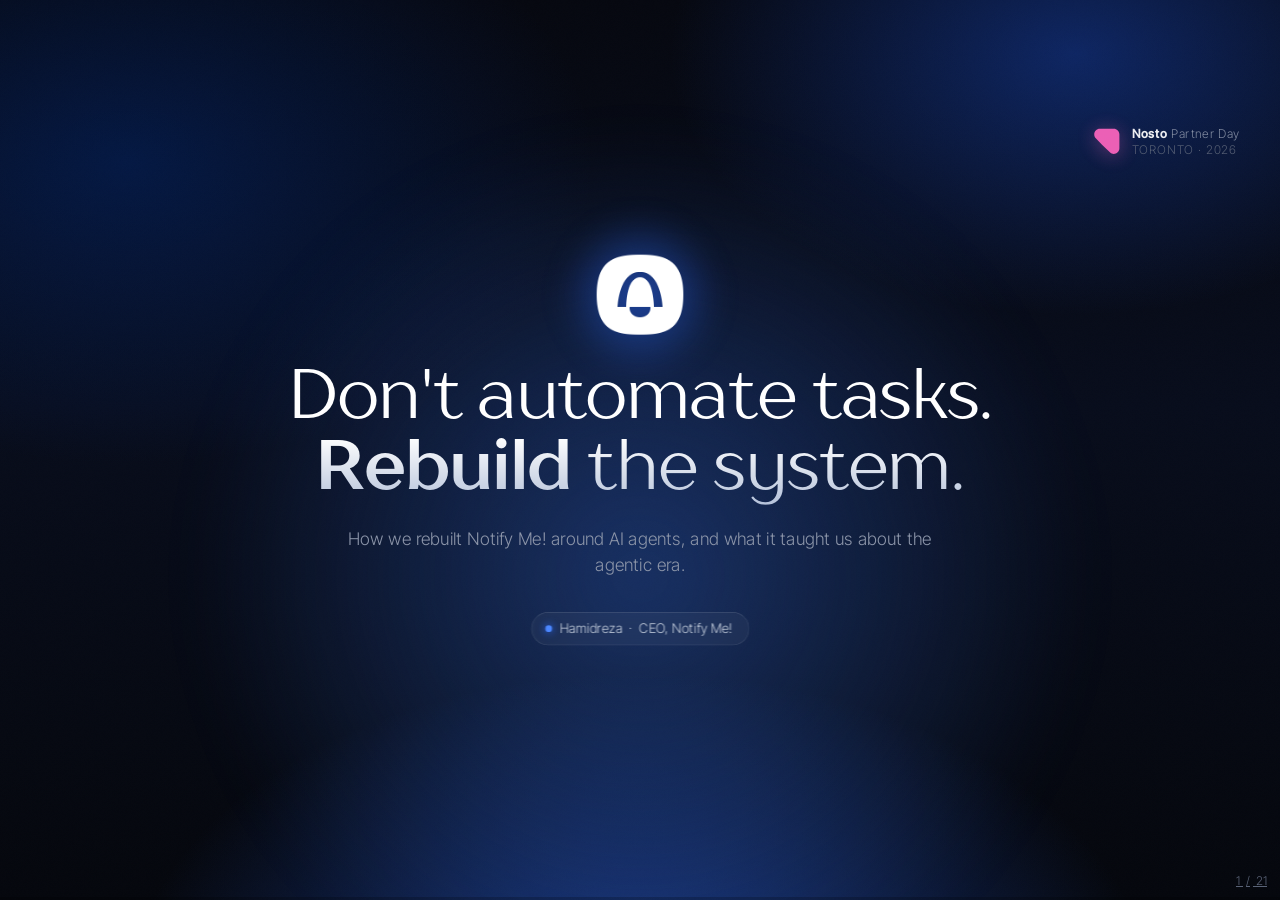
==== commit 4c2757bf: "Update the product bento and slide markup; bump cache tags Rework the product-bento styling (bento.c" ====
--- a/index.html
+++ b/index.html
@@ -8,7 +8,7 @@
 <link rel="stylesheet" href="vendor/reveal.css">
 <link rel="stylesheet" href="css/theme.css?v=7">
 <link rel="stylesheet" href="css/walkthrough.css?v=21">
-<link rel="stylesheet" href="css/bento.css?v=hue7">
+<link rel="stylesheet" href="css/bento.css?v=hue10">
 </head>
 <body>
 <div class="bg-aurora"></div>
@@ -172,7 +172,7 @@
         <div class="spd-sweep"><div class="spd-jit"><div class="spd-needle"></div></div></div>
         <span class="spd-hub"></span>
         <span class="spd-cap">Organization speed</span>
-        <span class="spd-tag">Slower</span>
+        <span class="spd-tag">Slow</span>
       </div>
     </div>
   </div>
@@ -2370,7 +2370,7 @@
       <div class="bl-cells">
         <div class="bl-t">
           <span class="bl-tl">We spend</span>
-          <div class="bl-v"><span class="u">~CAD</span>$20K</div>
+          <div class="bl-v">$20K</div>
           <span class="bl-m">per month, on AI</span>
         </div>
         <div class="bl-t">
@@ -2384,6 +2384,140 @@
 
   <div class="foot"><img src="img/lockup-white.png" alt=""><span class="sep"></span><span class="pg">Part 04</span></div>
 </section>
+
+<!-- ================= 15 · THE COMPOUNDING (animated moat) =================
+     An auto-playing build that IS the argument. Component orbs (skills=blue, agents=purple,
+     hooks=coral) appear and multiply; a workflow ring forms and gains stages; behind it faint
+     "generation rings" accumulate outward - every cycle's learned rules/evals/safeguards; the mint
+     Knowledge core swells; the Skills/Agents tally climbs to the real 120+/28+. Count AND size grow,
+     accelerating, then it stops at a dense radiant state. Driven by an inline paint(p) wall-clock
+     ticker (headless-renderable, QA freezes the final frame). Reuses the Tous language (spark core,
+     node dots, tally, accents). Scoped .cx-. No em dashes. -->
+<style>
+  /* only the eyebrow + title are in flow; keep them pinned to the top (the base .slide centers) */
+  .reveal .slides section.slide.cx-slide{ justify-content:flex-start; }
+  .cx-hl{ font-size:60px; max-width:1080px; --emph:700; margin-top:4px; }
+  .cx-stage{ position:absolute; left:50%; top:600px; transform:translate(-50%,-50%); width:730px; height:730px; z-index:1; }
+  .cx-stage svg.geo{ position:absolute; inset:0; width:100%; height:100%; overflow:visible; }
+  .cx-gen{ fill:none; }
+  .cx-band{ position:absolute; left:50%; top:50%; transform:translate(-50%,-50%); border-radius:50%;
+    z-index:0; filter:blur(30px); pointer-events:none; opacity:0;
+    background:radial-gradient(circle, rgba(95,208,166,.16) 0%, rgba(76,135,255,.12) 40%, transparent 66%); }
+  .cx-core{ position:absolute; left:50%; top:50%; transform:translate(-50%,-50%); z-index:4; opacity:0; }
+  .cx-core .bloom{ position:absolute; left:50%; top:50%; width:340px; height:340px; transform:translate(-50%,-50%);
+    border-radius:50%; filter:blur(22px); background:radial-gradient(circle, rgba(95,208,166,.5), transparent 62%); }
+  .cx-core .spark{ position:relative; display:block; filter:drop-shadow(0 0 14px rgba(95,208,166,.98)) drop-shadow(0 0 40px rgba(95,208,166,.6)); }
+  .cx-core .spark path{ fill:#EAFFF6; }
+  .cx-core .cl{ position:absolute; top:100%; left:50%; transform:translateX(-50%); margin-top:20px; white-space:nowrap;
+    font-family:var(--font-mono); font-size:14px; font-weight:500; letter-spacing:.28em; text-transform:uppercase;
+    color:#a9ecd2; text-shadow:0 0 12px rgba(95,208,166,.7); }
+  .cx-orb{ position:absolute; border-radius:50%; transform:translate(-50%,-50%); }
+  /* the Skills / Agents tally, same look as the Tous slide (solid accent + two-layer glow) */
+  .cx-tally{ position:absolute; top:150px; right:110px; z-index:5; text-align:right; }
+  .cx-tally .eye{ margin:0 0 20px; font-family:var(--font-mono); font-size:13px; font-weight:500;
+    letter-spacing:.26em; text-transform:uppercase; color:var(--g2); }
+  .cx-tally .row{ display:flex; justify-content:flex-end; gap:44px; }
+  .cx-cell{ display:flex; flex-direction:column; align-items:flex-end; --ac:var(--blue-elec); --acr:76,135,255; }
+  .cx-cell.agents{ --ac:var(--purple); --acr:155,38,240; }
+  .cx-num{ font-family:var(--font-display); font-weight:700; --emph:700; font-size:76px; line-height:.9;
+    letter-spacing:-.02em; color:var(--ac); text-shadow:0 0 4px rgba(var(--acr),.3), 0 0 34px rgba(var(--acr),.5); }
+  .cx-num .plus{ font-size:.4em; font-weight:700; vertical-align:.66em; margin-left:.02em; }
+  .cx-rule{ width:100%; height:2px; margin:15px 0 13px; border-radius:2px;
+    background:linear-gradient(90deg, transparent, var(--ac)); transform:scaleX(var(--rs,0)); transform-origin:right; }
+  .cx-lab{ font-family:var(--font-body); font-size:15px; letter-spacing:.2em; text-transform:uppercase; color:var(--g1); }
+  .cx-pay{ position:absolute; left:96px; bottom:120px; z-index:5; font-family:var(--font-body); font-weight:300;
+    font-size:27px; color:var(--g2); opacity:0; }
+  .cx-pay b{ color:#fff; }
+  /* QA / reduced-motion: the driver paints the final frame; keep the core + band visible */
+  .qa .cx-core, .qa .cx-band{ opacity:1; }
+</style>
+<section class="slide cx-slide">
+  <p class="eyebrow">So where&rsquo;s the moat?</p>
+  <h2 class="cx-hl">It was never the agents.<br>It&rsquo;s the <b>compounding.</b></h2>
+
+  <div class="cx-tally" aria-hidden="true">
+    <p class="eye">In total</p>
+    <div class="row">
+      <div class="cx-cell skills"><span class="cx-num"><span class="cx-nsk">0</span><span class="plus">+</span></span><span class="cx-rule"></span><span class="cx-lab">Skills</span></div>
+      <div class="cx-cell agents"><span class="cx-num"><span class="cx-nag">0</span><span class="plus">+</span></span><span class="cx-rule"></span><span class="cx-lab">Agents</span></div>
+    </div>
+  </div>
+
+  <div class="cx-stage" aria-hidden="true">
+    <span class="cx-band"></span>
+    <svg class="geo" viewBox="-360 -360 720 720"><g class="cx-gens"></g><g class="cx-nodes"></g><g class="cx-comet"></g></svg>
+    <div class="cx-core"><span class="bloom"></span><svg class="spark" width="66" height="66" viewBox="0 0 100 100"><path d="M50 1.5 C52.4 26 74 47.6 98.5 50 C74 52.4 52.4 74 50 98.5 C47.6 74 26 52.4 1.5 50 C26 47.6 47.6 26 50 1.5 Z"/></svg><span class="cl">Knowledge</span></div>
+    <div class="cx-orbs"></div>
+  </div>
+
+  <p class="cx-pay">The workflow is easy to copy. <b>What it&rsquo;s learned isn&rsquo;t.</b></p>
+  <div class="foot"><img src="img/lockup-white.png" alt=""><span class="sep"></span><span class="pg">Part 04</span></div>
+</section>
+<script>
+(function(){
+  'use strict';
+  var slide=document.querySelector('.reveal .slides .cx-slide'); if(!slide) return;
+  var NS='http://www.w3.org/2000/svg';
+  var gens=slide.querySelector('.cx-gens'), nodesG=slide.querySelector('.cx-nodes'),
+      cometG=slide.querySelector('.cx-comet'), orbsW=slide.querySelector('.cx-orbs'),
+      core=slide.querySelector('.cx-core'), band=slide.querySelector('.cx-band'),
+      spark=slide.querySelector('.cx-core .spark'), bloom=slide.querySelector('.cx-core .bloom'),
+      pay=slide.querySelector('.cx-pay'), nSk=slide.querySelector('.cx-nsk'), nAg=slide.querySelector('.cx-nag'),
+      rules=slide.querySelectorAll('.cx-rule');
+  var NGEN=15, R0=68, DR=19, ORBC=[[76,135,255],[155,38,240],[238,68,46]];   // skills, agents, hooks
+  var genEls=[];
+  for(var i=0;i<NGEN;i++){ var c=document.createElementNS(NS,'circle'); c.setAttribute('r',R0+i*DR);
+    c.setAttribute('class','cx-gen'); gens.appendChild(c); genEls.push(c); }
+  var orbDefs=[], orbEls=[];
+  for(var j=0;j<18;j++){ orbDefs.push({t:j%3, ang:(j*137.5)%360, rad:0.34+((j*0.11)%0.60), sp:(j%2?1:-1)*(0.6+(j%5)*0.12)});
+    var e=document.createElement('div'); e.className='cx-orb'; orbsW.appendChild(e); orbEls.push(e); }
+  function clamp(x,a,b){ return Math.max(a,Math.min(b,x)); }
+  function paint(p,tms){
+    p=clamp(p,0,1); var T=(tms||0)/1000;
+    var frontier=Math.floor(p*NGEN), activeR=R0+Math.max(0,frontier-1)*DR;
+    for(var i=0;i<NGEN;i++){ var on=i<frontier, isF=(i===frontier-1), age=frontier>0?(frontier-1-i)/NGEN:0;
+      genEls[i].style.opacity=on?(isF?.98:clamp(.40-age*.42,.07,.40)):0;
+      genEls[i].setAttribute('stroke',isF?'rgba(76,135,255,1)':'rgba(120,162,255,.85)');
+      genEls[i].setAttribute('stroke-width',isF?2:1.1);
+      genEls[i].style.filter=isF?'drop-shadow(0 0 9px rgba(76,135,255,.9))':(on?'drop-shadow(0 0 3px rgba(76,135,255,.35))':'none'); }
+    var N=Math.round(3+p*6); nodesG.textContent='';
+    if(frontier>0) for(var k=0;k<N;k++){ var a=(k/N)*6.2832-1.5708+T*0.10, x=Math.cos(a)*activeR, y=Math.sin(a)*activeR;
+      var d=document.createElementNS(NS,'circle'); d.setAttribute('cx',x.toFixed(1)); d.setAttribute('cy',y.toFixed(1)); d.setAttribute('r',5.2);
+      d.setAttribute('fill','#dce8ff'); d.setAttribute('style','filter:drop-shadow(0 0 5px rgba(76,135,255,1)) drop-shadow(0 0 12px rgba(76,135,255,.7))'); nodesG.appendChild(d); }
+    cometG.textContent='';
+    if(frontier>0){ var ca=T*1.7, cm=document.createElementNS(NS,'circle');
+      cm.setAttribute('cx',(Math.cos(ca)*activeR).toFixed(1)); cm.setAttribute('cy',(Math.sin(ca)*activeR).toFixed(1));
+      cm.setAttribute('r',5.5); cm.setAttribute('fill','#fff');
+      cm.setAttribute('style','filter:drop-shadow(0 0 10px #fff) drop-shadow(0 0 20px rgba(76,135,255,.95))'); cometG.appendChild(cm); }
+    var M=Math.round(3+p*15), SR=360;
+    orbEls.forEach(function(el,idx){ var o=orbDefs[idx]; if(idx<M){ var col=ORBC[o.t], breathe=0.86+0.14*Math.sin(T*1.1+idx),
+      rr=o.rad*activeR*breathe, aa=o.ang*Math.PI/180+T*0.14*o.sp, sz=8+p*7;
+      el.style.opacity=.92; el.style.width=el.style.height=sz+'px'; el.style.left=(50+Math.cos(aa)*rr/SR*50)+'%'; el.style.top=(50+Math.sin(aa)*rr/SR*50)+'%';
+      el.style.background='radial-gradient(circle at 35% 32%, rgba('+col.join(',')+',1), rgba('+col.join(',')+',.45) 72%)';
+      el.style.boxShadow='0 0 '+(9+p*9)+'px rgba('+col.join(',')+',.85)'; } else el.style.opacity=0; });
+    var bd=activeR*2.25; band.style.width=band.style.height=bd+'px'; band.style.opacity=(0.28+p*0.72).toFixed(2);
+    core.style.opacity=1; var cs=66+p*48; spark.setAttribute('width',cs); spark.setAttribute('height',cs);
+    var bbd=300+p*180; bloom.style.width=bloom.style.height=bbd+'px';
+    var ez=p*p; nSk.textContent=Math.round(ez*120); nAg.textContent=Math.round(ez*28);
+    rules.forEach(function(r){ r.style.setProperty('--rs',clamp(p*1.4,0,1)); });
+    pay.style.opacity=clamp((p-.84)/.12,0,1);
+  }
+  // computed at call time, NOT parse time: deck.js adds the `qa` class after this inline script parses
+  function reduced(){ return document.documentElement.classList.contains('qa') ||
+    (window.matchMedia && window.matchMedia('(prefers-reduced-motion: reduce)').matches); }
+  var DUR=9000, timer=null, t0=0;
+  function tick(){ var el=Date.now()-t0, k=Math.min(el/DUR,1), p=1-Math.pow(1-k,2.0); paint(p,el); timer=setTimeout(tick,16); }
+  function start(){ if(timer)return; t0=Date.now(); tick(); }
+  function stop(){ if(timer){ clearTimeout(timer); timer=null; } }
+  function isCur(){ return window.Reveal && Reveal.getCurrentSlide && Reveal.getCurrentSlide()===slide; }
+  function update(){ if(reduced()){ stop(); paint(1,6000); return; } if(isCur()) start(); else { stop(); paint(0,0); } }
+  function wire(){ if(!window.Reveal){ paint(reduced()?1:0,6000); return; } Reveal.on('slidechanged', update); update(); }
+  function ready(){ if(window.Reveal && Reveal.isReady && Reveal.isReady()) return wire();
+    if(window.Reveal && Reveal.on) return Reveal.on('ready', wire);
+    window.addEventListener('load', ready, {once:true}); }
+  ready();
+})();
+</script>
 
 <!-- ================= 18 · THE MOAT (redesign · compounding workflow loops) =================
      A few workflow loops sit at one size (colour = purpose, dot-count = steps): a workflow is a
@@ -2555,24 +2689,26 @@
   background:var(--ac); box-shadow:0 0 9px rgba(var(--acr),.9); }
 
 /* the core: the same spark in all three, which is the whole point */
-.dept-core{ position:absolute; left:50%; top:50%; z-index:4; opacity:0;
-  transform:translate(-50%,-50%); display:flex; flex-direction:column; align-items:center; }
-.dept-core .cw{ position:relative; display:flex; }
+.dept-core{ position:absolute; inset:0; z-index:4; opacity:0; transform-origin:50% 50%; }
+/* spark + name are centred in the ring as one block: the spark sits just ABOVE the ring centre and
+   the name just below, so the pair is balanced (the spokes fade before the centre + the comet rides
+   the ring, so neither needs the spark exactly on centre). -26px = half the block's height. */
+.dept-core .cw{ position:absolute; left:50%; top:calc(50% - 26px); transform:translate(-50%,-50%); display:flex; }
 .dept-core .cg{ position:absolute; inset:-160%; border-radius:50%; z-index:0; filter:blur(13px);
   background:radial-gradient(circle, rgba(var(--acr),.42), transparent 60%);
   animation:pulse 4.5s ease-in-out infinite; }
 .dept-core .cs{ position:relative; z-index:1; display:block; width:50px; height:50px;
   filter:drop-shadow(0 0 10px rgba(var(--acr),.95)) drop-shadow(0 0 26px rgba(var(--acr),.5)); }
 .dept-core .cs path{ fill:var(--ac2); }
-/* the spark sits on the orbital centre (where the spokes + comet converge); the name
-   floats just beneath it, out of flow, so it never lifts the spark off centre. */
-.dept-core .cn{ position:absolute; top:100%; left:50%; transform:translateX(-50%);
-  margin-top:14px; z-index:1; white-space:nowrap;
+/* the name sits just beneath the spark (13px below centre = the -26px block shift + a 14px gap),
+   positioned absolutely so it never lifts the spark. */
+.dept-core .cn{ position:absolute; top:calc(50% + 13px); left:50%; transform:translateX(-50%);
+  z-index:1; white-space:nowrap;
   font-family:var(--font-display); font-weight:400; font-size:38px; color:#fff;
   line-height:1; letter-spacing:-.01em; }
 @keyframes deptCoreIn{
-  from{ opacity:0; transform:translate(-50%,-50%) scale(.4) }
-  to  { opacity:1; transform:translate(-50%,-50%) scale(1) } }
+  from{ opacity:0; transform:scale(.4) }
+  to  { opacity:1; transform:scale(1) } }
 
 /* the payoff: size and colour carry the antithesis, so only "embedded" is emphasised.
    .post outranks the headline (38px) on purpose - it is this slide's takeaway. */
@@ -2800,7 +2936,7 @@
     <div class="nm-bento nm-bento--drift" role="list" aria-label="The four ways Notify Me! recovers lost sales">
 
       <!-- 1 · Back in Stock — flagship, wide top-left -->
-      <a href="https://notify-me.io/back-in-stock" target="_blank" rel="noopener noreferrer" role="listitem" class="nm-bento__cell nm-bento__cell--bis" aria-label="Back in Stock">
+      <div role="listitem" class="nm-bento__cell nm-bento__cell--bis" aria-label="Back in Stock">
         <div class="nm-bento__head">
           <h3 class="nm-bento__title">Never lose a sale to &ldquo;Sold&nbsp;out&rdquo; again</h3>
           <img class="nm-bento__logo" src="img/back-in-stock-logo.svg" width="288" height="86" alt="Notify Me! Back in Stock">
@@ -2851,10 +2987,10 @@
             </div>
           </div>
         </div>
-      </a>
+      </div>
 
       <!-- 2 · Preorder — narrow top-right -->
-      <a href="https://notify-me.io/shopify-preorder" target="_blank" rel="noopener noreferrer" role="listitem" class="nm-bento__cell nm-bento__cell--pre" aria-label="Preorder">
+      <div role="listitem" class="nm-bento__cell nm-bento__cell--pre fragment" aria-label="Preorder">
         <div class="nm-bento__head">
           <h3 class="nm-bento__title">Keep selling while you wait on stock</h3>
           <img class="nm-bento__logo" src="img/preorder-logo.svg" width="232" height="86" alt="Notify Me! Preorder">
@@ -2903,10 +3039,10 @@
             </div>
           </div>
         </div>
-      </a>
+      </div>
 
       <!-- 3 · Low Stock — narrow bottom-left -->
-      <a href="https://notify-me.io/low-stock" target="_blank" rel="noopener noreferrer" role="listitem" class="nm-bento__cell nm-bento__cell--low" aria-label="Low Stock">
+      <div role="listitem" class="nm-bento__cell nm-bento__cell--low fragment" aria-label="Low Stock">
         <div class="nm-bento__head">
           <h3 class="nm-bento__title">A little urgency goes a long way</h3>
           <img class="nm-bento__logo" src="img/low-stock-logo.svg" width="229" height="89" alt="Notify Me! Low Stock">
@@ -2927,10 +3063,10 @@
             </div>
           </div>
         </div>
-      </a>
+      </div>
 
       <!-- 4 · Wishlist — wide bottom-right -->
-      <a href="https://notify-me.io/wishlist" target="_blank" rel="noopener noreferrer" role="listitem" class="nm-bento__cell nm-bento__cell--wish" aria-label="Wishlist">
+      <div role="listitem" class="nm-bento__cell nm-bento__cell--wish fragment" aria-label="Wishlist">
         <div class="nm-bento__head">
           <h3 class="nm-bento__title">Let shoppers save now, buy later</h3>
           <img class="nm-bento__logo" src="img/wishlist-logo.svg" width="212" height="89" alt="Notify Me! Wishlist">
@@ -2977,10 +3113,10 @@
             </div>
           </div>
         </div>
-      </a>
+      </div>
 
       <!-- 5 · Hueshi — narrow full-height rail (right rail); in-app copilot chat -->
-      <a href="https://notify-me.io/hueshi" target="_blank" rel="noopener noreferrer" role="listitem" class="nm-bento__cell nm-bento__cell--hue" aria-label="Hueshi — in-app AI copilot">
+      <div role="listitem" class="nm-bento__cell nm-bento__cell--hue fragment" aria-label="Hueshi — in-app AI copilot">
         <div class="nm-bento__head">
           <h3 class="nm-bento__title">Turn store data into decisions</h3>
         </div>
@@ -3062,7 +3198,284 @@
 
           </div>
         </div>
-      </a>
+      </div>
+
+    </div>
+  </div>
+  <div class="foot"><img src="img/lockup-white.png" alt=""></div>
+</section>
+
+<!-- ===== DUPLICATE of the product bento with a NEW card layout (title top / logo bottom-left / animation right + enlarged; Hueshi +30% width). Only the .nm-bento--wide class differs from the slide above. ===== -->
+<section class="slide">
+  <p class="eyebrow">Five core products · one platform</p>
+  <h3 style="font-size:40px; margin-bottom:22px">Together, they capture revenue that would <b>otherwise be lost.</b></h3>
+  <div class="bento-fit">
+    <div class="nm-bento nm-bento--drift nm-bento--wide" role="list" aria-label="The four ways Notify Me! recovers lost sales">
+
+      <!-- 1 · Back in Stock — flagship, wide top-left -->
+      <div role="listitem" class="nm-bento__cell nm-bento__cell--bis" aria-label="Back in Stock">
+        <div class="nm-bento__head">
+          <h3 class="nm-bento__title">Never lose a sale to &ldquo;Sold&nbsp;out&rdquo; again</h3>
+          <img class="nm-bento__logo" src="img/back-in-stock-logo.svg" width="288" height="86" alt="Notify Me! Back in Stock">
+        </div>
+        <div class="nm-bento__stage nm-shop" aria-hidden="true">
+          <div class="nm-shop__frame">
+            <div class="nm-shop__pdp">
+              <span class="nm-shop__brand">Maison&nbsp;Stella</span>
+              <span class="nm-shop__photo"><img src="img/maison-stella-suzie.webp" alt="" width="540" height="810"></span>
+              <span class="nm-shop__row">
+                <span class="nm-shop__name">Suzie Knit Top</span>
+                <span class="nm-shop__price">$128.00</span>
+              </span>
+              <span class="nm-shop__soldout">Sold out</span>
+              <span class="nm-shop__notify">Notify me when available</span>
+              <div class="nm-shop__scrim"></div>
+              <div class="nm-shop__modal">
+                <span class="nm-shop__modal-close" aria-hidden="true"><svg viewBox="0 0 16 16" fill="none"><path d="M4 4l8 8M12 4l-8 8" stroke="currentColor" stroke-width="1.6" stroke-linecap="round"/></svg></span>
+                <span class="nm-shop__modal-h">Get notified when it&rsquo;s back</span>
+                <span class="nm-shop__field">lily@studio.com</span>
+                <span class="nm-shop__field">+1 (555) 240-1180</span>
+                <div class="nm-shop__chips">
+                  <span class="nm-shop__chip is-on">Email</span>
+                  <span class="nm-shop__chip is-on">SMS</span>
+                  <span class="nm-shop__chip">Push</span>
+                  <span class="nm-shop__chip">WhatsApp</span>
+                </div>
+                <span class="nm-shop__submit">Notify me</span>
+              </div>
+            </div>
+            <div class="nm-shop__lock">
+              <span class="nm-shop__lock-clock">
+                <span class="nm-shop__lock-time">9:41</span>
+                <span class="nm-shop__lock-date">Tuesday, April 18</span>
+              </span>
+              <div class="nm-shop__notif">
+                <span class="nm-shop__notif-ico"><img src="img/notifylogo.svg" alt="" width="36" height="34"></span>
+                <span class="nm-shop__notif-body">
+                  <span class="nm-shop__notif-top"><span class="nm-shop__notif-app">Notify Me!</span><span class="nm-shop__notif-time">now</span></span>
+                  <span class="nm-shop__notif-text">Suzie Knit Top is back in stock. Shop now &rarr;</span>
+                </span>
+              </div>
+            </div>
+            <div class="nm-shop__done">
+              <span class="nm-shop__done-check"><svg viewBox="0 0 24 24" fill="none" aria-hidden="true"><path d="M5 12.5l4.2 4.2L19 7" stroke="#fff" stroke-width="2.2" stroke-linecap="round" stroke-linejoin="round"/></svg></span>
+              <span class="nm-shop__done-h">Order placed!</span>
+              <span class="nm-shop__done-sub">Suzie Knit Top is on its way.</span>
+            </div>
+          </div>
+        </div>
+      </div>
+
+      <!-- 2 · Preorder — narrow top-right -->
+      <div role="listitem" class="nm-bento__cell nm-bento__cell--pre fragment" aria-label="Preorder">
+        <div class="nm-bento__head">
+          <h3 class="nm-bento__title">Keep selling while you wait on stock</h3>
+          <img class="nm-bento__logo" src="img/preorder-logo.svg" width="232" height="86" alt="Notify Me! Preorder">
+        </div>
+        <div class="nm-bento__stage nm-preshop" aria-hidden="true">
+          <div class="nm-preshop__frame">
+            <div class="nm-preshop__pdp">
+              <span class="nm-preshop__brand">Lune&nbsp;Atelier</span>
+              <span class="nm-preshop__photo"><img src="img/roller-rabbit-product.webp" alt="" width="600" height="917"></span>
+              <span class="nm-preshop__row">
+                <span class="nm-preshop__name">Bloom Print Dress</span>
+                <span class="nm-preshop__price">$168.00</span>
+              </span>
+              <span class="nm-preshop__ship">
+                <span class="nm-preshop__ship-ico"><svg viewBox="0 0 24 24" fill="none" aria-hidden="true"><path d="M12 3l8 4v10l-8 4-8-4V7l8-4z" stroke="currentColor" stroke-width="1.6" stroke-linejoin="round"/><path d="M4 7l8 4 8-4M12 11v9" stroke="currentColor" stroke-width="1.6" stroke-linejoin="round"/></svg></span>
+                <span class="nm-preshop__ship-body">
+                  <span class="nm-preshop__ship-main">Ships by Apr 18</span>
+                  <span class="nm-preshop__ship-sub">50% deposit today</span>
+                </span>
+              </span>
+              <span class="nm-preshop__btn">Pre-order</span>
+            </div>
+            <div class="nm-preshop__checkout">
+              <span class="nm-preshop__co-h">Checkout</span>
+              <div class="nm-preshop__inv">
+                <span class="nm-preshop__inv-row">
+                  <span class="nm-preshop__inv-label">Bloom Print Dress</span>
+                  <span class="nm-preshop__inv-val">$168.00</span>
+                </span>
+                <span class="nm-preshop__inv-row nm-preshop__inv-row--due">
+                  <span class="nm-preshop__inv-label">50% deposit<span class="nm-preshop__inv-tag">Due today</span></span>
+                  <span class="nm-preshop__inv-val">$84.00</span>
+                </span>
+              </div>
+              <span class="nm-preshop__card">
+                <span class="nm-preshop__card-mc" aria-hidden="true"><i></i><i></i></span>
+                <span class="nm-preshop__card-txt">Mastercard &middot;&middot;&middot;&middot; 4242</span>
+                <span class="nm-preshop__card-tag">Saved</span>
+              </span>
+              <span class="nm-preshop__pay">Place preorder</span>
+            </div>
+            <div class="nm-preshop__done">
+              <span class="nm-preshop__done-check"><svg viewBox="0 0 24 24" fill="none" aria-hidden="true"><path d="M5 12.5l4.2 4.2L19 7" stroke="#fff" stroke-width="2.2" stroke-linecap="round" stroke-linejoin="round"/></svg></span>
+              <span class="nm-preshop__done-h">Preorder confirmed</span>
+              <span class="nm-preshop__done-sub">Arrives by Apr 18</span>
+            </div>
+          </div>
+        </div>
+      </div>
+
+      <!-- 3 · Low Stock — narrow bottom-left -->
+      <div role="listitem" class="nm-bento__cell nm-bento__cell--low fragment" aria-label="Low Stock">
+        <div class="nm-bento__head">
+          <h3 class="nm-bento__title">A little urgency goes a long way</h3>
+          <img class="nm-bento__logo" src="img/low-stock-logo.svg" width="229" height="89" alt="Notify Me! Low Stock">
+        </div>
+        <div class="nm-bento__stage nm-lowshop" aria-hidden="true">
+          <div class="nm-lowshop__frame">
+            <div class="nm-lowshop__pdp">
+              <img class="nm-lowshop__brand" src="img/atari.svg" alt="Atari" width="68" height="16">
+              <span class="nm-lowshop__photo"><img src="img/atari-product.webp" alt="" width="900" height="1200"></span>
+              <span class="nm-lowshop__row">
+                <span class="nm-lowshop__name">Atari 2600+ Console</span>
+                <span class="nm-lowshop__price">$129.99</span>
+              </span>
+              <span class="nm-lowshop__stock">
+                <i class="nm-lowshop__dot" aria-hidden="true"></i> Only 3 left in stock
+              </span>
+              <span class="nm-lowshop__cart">Add to cart</span>
+            </div>
+          </div>
+        </div>
+      </div>
+
+      <!-- 4 · Wishlist — wide bottom-right -->
+      <div role="listitem" class="nm-bento__cell nm-bento__cell--wish fragment" aria-label="Wishlist">
+        <div class="nm-bento__head">
+          <h3 class="nm-bento__title">Let shoppers save now, buy later</h3>
+          <img class="nm-bento__logo" src="img/wishlist-logo.svg" width="212" height="89" alt="Notify Me! Wishlist">
+        </div>
+        <div class="nm-bento__stage nm-wishshop" aria-hidden="true">
+          <div class="nm-wishshop__frame">
+            <div class="nm-wishshop__pdp">
+              <span class="nm-wishshop__brand">Stanley</span>
+              <span class="nm-wishshop__photo"><img src="img/stanley-product.webp" alt="" width="900" height="1200"></span>
+              <span class="nm-wishshop__row">
+                <span class="nm-wishshop__name">Classic Legendary Bottle</span>
+                <span class="nm-wishshop__price">$50.00</span>
+              </span>
+              <span class="nm-wishshop__cart">Add to cart</span>
+              <span class="nm-wishshop__wish">
+                <span class="nm-wishshop__heart" aria-hidden="true">
+                  <svg viewBox="0 0 24 24" aria-hidden="true"><path d="M12 21.35l-1.45-1.32C5.4 15.36 2 12.28 2 8.5 2 5.42 4.42 3 7.5 3c1.74 0 3.41.81 4.5 2.09C13.09 3.81 14.76 3 16.5 3 19.58 3 22 5.42 22 8.5c0 3.78-3.4 6.86-8.55 11.54L12 21.35z"/></svg>
+                </span>
+                <span class="nm-wishshop__wish-txt">Add to wishlist</span>
+              </span>
+            </div>
+            <div class="nm-wishshop__email">
+              <div class="nm-wishshop__mail-head">
+                <span class="nm-wishshop__mail-field"><span class="nm-wishshop__mail-k">From</span><span class="nm-wishshop__mail-v">Stanley 1913</span></span>
+                <span class="nm-wishshop__mail-field"><span class="nm-wishshop__mail-k">To</span><span class="nm-wishshop__mail-v">you@email.com</span></span>
+                <span class="nm-wishshop__mail-field"><span class="nm-wishshop__mail-k">Subject</span><span class="nm-wishshop__mail-v nm-wishshop__mail-subj">Price drop on your wishlist</span></span>
+              </div>
+              <span class="nm-wishshop__mail-h">Your wishlisted item is on sale</span>
+              <span class="nm-wishshop__mail-prod">
+                <span class="nm-wishshop__mail-thumb"><img src="img/stanley-product.webp" alt="" width="900" height="1200"></span>
+                <span class="nm-wishshop__mail-body">
+                  <span class="nm-wishshop__mail-name">Classic Legendary Bottle</span>
+                  <span class="nm-wishshop__mail-prices">
+                    <span class="nm-wishshop__was">$50.00</span>
+                    <span class="nm-wishshop__now">$40.00</span>
+                    <span class="nm-wishshop__sale">&minus;20%</span>
+                  </span>
+                </span>
+              </span>
+              <span class="nm-wishshop__buy">
+                <span class="nm-wishshop__buy-default">Buy it now</span>
+                <span class="nm-wishshop__buy-placed"><svg viewBox="0 0 24 24" fill="none" aria-hidden="true"><path d="M5 12.5l4.2 4.2L19 7" stroke="currentColor" stroke-width="2.4" stroke-linecap="round" stroke-linejoin="round"/></svg>Order placed!</span>
+              </span>
+            </div>
+          </div>
+        </div>
+      </div>
+
+      <!-- 5 · Hueshi — narrow full-height rail (right rail); in-app copilot chat -->
+      <div role="listitem" class="nm-bento__cell nm-bento__cell--hue fragment" aria-label="Hueshi — in-app AI copilot">
+        <div class="nm-bento__head">
+          <h3 class="nm-bento__title">Turn store data into decisions</h3>
+        </div>
+        <div class="nm-bento__stage nm-hue" aria-hidden="true">
+          <div class="nm-hue__frame">
+
+            <!-- Scene 1 · empty state (also the static / reduced-motion frame) -->
+            <div class="nm-hue__empty">
+              <div class="nm-hue__hero">
+                <span class="nm-hue__orb">
+                  <svg viewBox="0 0 24 24" aria-hidden="true"><path d="M12 2 L14 10 L22 12 L14 14 L12 22 L10 14 L2 12 L10 10 Z"/></svg>
+                </span>
+                <span class="nm-hue__eyebrow">Hueshi <i>·</i> Beta</span>
+                <span class="nm-hue__hi">Analyze, set up,<br>and take action</span>
+                <span class="nm-hue__sub">Your Notify&nbsp;Me! copilot</span>
+              </div>
+              <div class="nm-hue__chips">
+                <span class="nm-hue__chip">What should I restock first? <i>&rarr;</i></span>
+                <span class="nm-hue__chip">Where am I losing sales? <i>&rarr;</i></span>
+              </div>
+              <div class="nm-hue__composer">
+                <span class="nm-hue__composer-txt">Ask about your store&hellip;</span>
+                <span class="nm-hue__send">
+                  <svg viewBox="0 0 24 24" aria-hidden="true"><path d="M12 2 L14 10 L22 12 L14 14 L12 22 L10 14 L2 12 L10 10 Z"/></svg>
+                </span>
+              </div>
+            </div>
+
+            <!-- Scene 2 · conversation (reveals progressively) -->
+            <div class="nm-hue__chat">
+              <div class="nm-hue__bar">
+                <span class="nm-hue__bar-orb">
+                  <svg viewBox="0 0 24 24" aria-hidden="true"><path d="M12 2 L14 10 L22 12 L14 14 L12 22 L10 14 L2 12 L10 10 Z"/></svg>
+                </span>
+                <span class="nm-hue__bar-name">Ask Hueshi</span>
+                <span class="nm-hue__bar-beta">BETA</span>
+                <span class="nm-hue__bar-role">copilot</span>
+              </div>
+
+              <div class="nm-hue__thread">
+                <span class="nm-hue__q">Which products should I restock first?</span>
+
+                <div class="nm-hue__a">
+                  <span class="nm-hue__typing" aria-hidden="true"><i></i><i></i><i></i></span>
+
+                  <span class="nm-hue__ans">Three SKUs drive <b>61%</b> of your back-in-stock demand this month.</span>
+
+                  <span class="nm-hue__cite">
+                    <svg viewBox="0 0 24 24" fill="none" aria-hidden="true"><path d="M6 3h8l4 4v14H6z" stroke="currentColor" stroke-width="1.6" stroke-linejoin="round"/><path d="M14 3v4h4M9 13h6M9 17h6" stroke="currentColor" stroke-width="1.6" stroke-linecap="round"/></svg>
+                    Based on Restock demand
+                  </span>
+
+                  <div class="nm-hue__chart" aria-hidden="true">
+                    <span class="nm-hue__col nm-hue__col--hot" style="--h:100%; --d:0ms"><i></i></span>
+                    <span class="nm-hue__col nm-hue__col--hot" style="--h:86%; --d:70ms"><i></i></span>
+                    <span class="nm-hue__col nm-hue__col--hot" style="--h:72%; --d:140ms"><i></i></span>
+                    <span class="nm-hue__col" style="--h:41%; --d:210ms"><i></i></span>
+                    <span class="nm-hue__col" style="--h:27%; --d:280ms"><i></i></span>
+                  </div>
+                  <span class="nm-hue__chart-cap">Top 3 SKUs &middot; 61% of unmet demand</span>
+
+                  <div class="nm-hue__rec">
+                    <div class="nm-hue__rec-face">
+                      <span class="nm-hue__rec-body">
+                        <span class="nm-hue__rec-h">Restock these 3 first</span>
+                        <span class="nm-hue__rec-sub">Recovers ~$18k in lost sales</span>
+                      </span>
+                      <span class="nm-hue__rec-cta">Apply</span>
+                    </div>
+                    <div class="nm-hue__rec-done">
+                      <span class="nm-hue__rec-check"><svg viewBox="0 0 24 24" fill="none" aria-hidden="true"><path d="M5 12.5l4.2 4.2L19 7" stroke="#fff" stroke-width="2.4" stroke-linecap="round" stroke-linejoin="round"/></svg></span>
+                      <span class="nm-hue__rec-donetxt">Applied</span>
+                      <span class="nm-hue__rec-undo">Undo</span>
+                    </div>
+                  </div>
+                </div>
+              </div>
+            </div>
+
+          </div>
+        </div>
+      </div>
 
     </div>
   </div>
@@ -3082,7 +3495,7 @@
 </div>
 
 <script src="vendor/reveal.js"></script>
-<script src="js/deck.js?v=7"></script>
+<script src="js/deck.js?v=8"></script>
 <script src="js/walkthrough.js?v=31"></script>
 <!-- The Tous ring slide is fully manual now: the six-stage tour was removed, so the beats (b1-b3)
      and the four component views (c1-c4) all advance on click. No auto-advance script needed. -->
--- a/css/bento.css
+++ b/css/bento.css
@@ -202,7 +202,7 @@
 .reveal .nm-hue__orb svg{ width:2.7rem; height:2.7rem; }
 .reveal .nm-hue__orb svg path{ fill:#fff; filter:drop-shadow(0 1px 2px rgba(150,20,10,.5)); }
 @media (prefers-reduced-motion: no-preference){
-  .reveal .nm-bento.is-playing .nm-hue__orb{ animation:nm-hue-float 6s ease-in-out infinite; }
+  .reveal .nm-bento__cell--hue.is-active .nm-hue__orb{ animation:nm-hue-float 6s ease-in-out infinite; }
 }
 @keyframes nm-hue-float{ 0%,100%{ transform:translateY(0); } 50%{ transform:translateY(-0.5rem); } }
 .reveal .nm-hue__eyebrow{
@@ -1058,5 +1058,47 @@
    The site blinks the Low-Stock scarcity dot only on hover; the deck
    auto-plays with no cursor, so blink it while the slide is live. */
 @media (prefers-reduced-motion: no-preference){
-  .reveal .nm-bento.is-playing .nm-lowshop__dot{ animation: nm-low-dot 1.8s ease-in-out infinite; }
-}
+  .reveal .nm-bento__cell--low.is-active .nm-lowshop__dot{ animation: nm-low-dot 1.8s ease-in-out infinite; }
+}
+
+/* ============================================================================
+   .nm-bento--wide — alternate card layout (the duplicate slide).
+   The four storefront cards go 2-column: title top-left + logo pinned to the
+   bottom-left on the left, the animation on the right, vertically centred and
+   enlarged so it reads from the back of the room. Hueshi keeps its own centred
+   chat layout and only gets ~30% more width (its panel grows mid-conversation).
+   ============================================================================ */
+.reveal .nm-bento--wide .nm-bento__cell:not(.nm-bento__cell--hue){
+  flex-direction:row;
+  align-items:stretch;
+  gap:34px;
+  min-height:36rem;   /* tall enough that the enlarged mockup clears the padding */
+}
+/* left text column: title stays at the top, logo drops to the bottom-left corner */
+.reveal .nm-bento--wide .nm-bento__cell:not(.nm-bento__cell--hue) .nm-bento__head{
+  flex-direction:column;
+  align-items:flex-start;
+  justify-content:space-between;
+  flex:0 0 33%;
+  min-width:0;
+  align-self:stretch;
+  gap:1.2rem;
+}
+.reveal .nm-bento--wide .nm-bento__cell:not(.nm-bento__cell--hue) .nm-bento__logo{
+  margin-top:auto;
+}
+/* right side: the animated mockup, vertically centred and enlarged */
+.reveal .nm-bento--wide .nm-bento__cell:not(.nm-bento__cell--hue) .nm-bento__stage{
+  flex:1 1 auto;
+  margin:0;
+  min-height:0;
+  align-self:stretch;
+  transform:scale(1.32);
+  transform-origin:center;
+}
+
+/* Hueshi: unchanged internal layout, ~30% wider (3 -> 4 of 16 cols). Neighbours
+   give back one column so the pinwheel stays gapless; standard padding kept. */
+.reveal .nm-bento--wide .nm-bento__cell--pre  { grid-column:8 / 13; }
+.reveal .nm-bento--wide .nm-bento__cell--wish { grid-column:6 / 13; }
+.reveal .nm-bento--wide .nm-bento__cell--hue  { grid-column:13 / 17; }
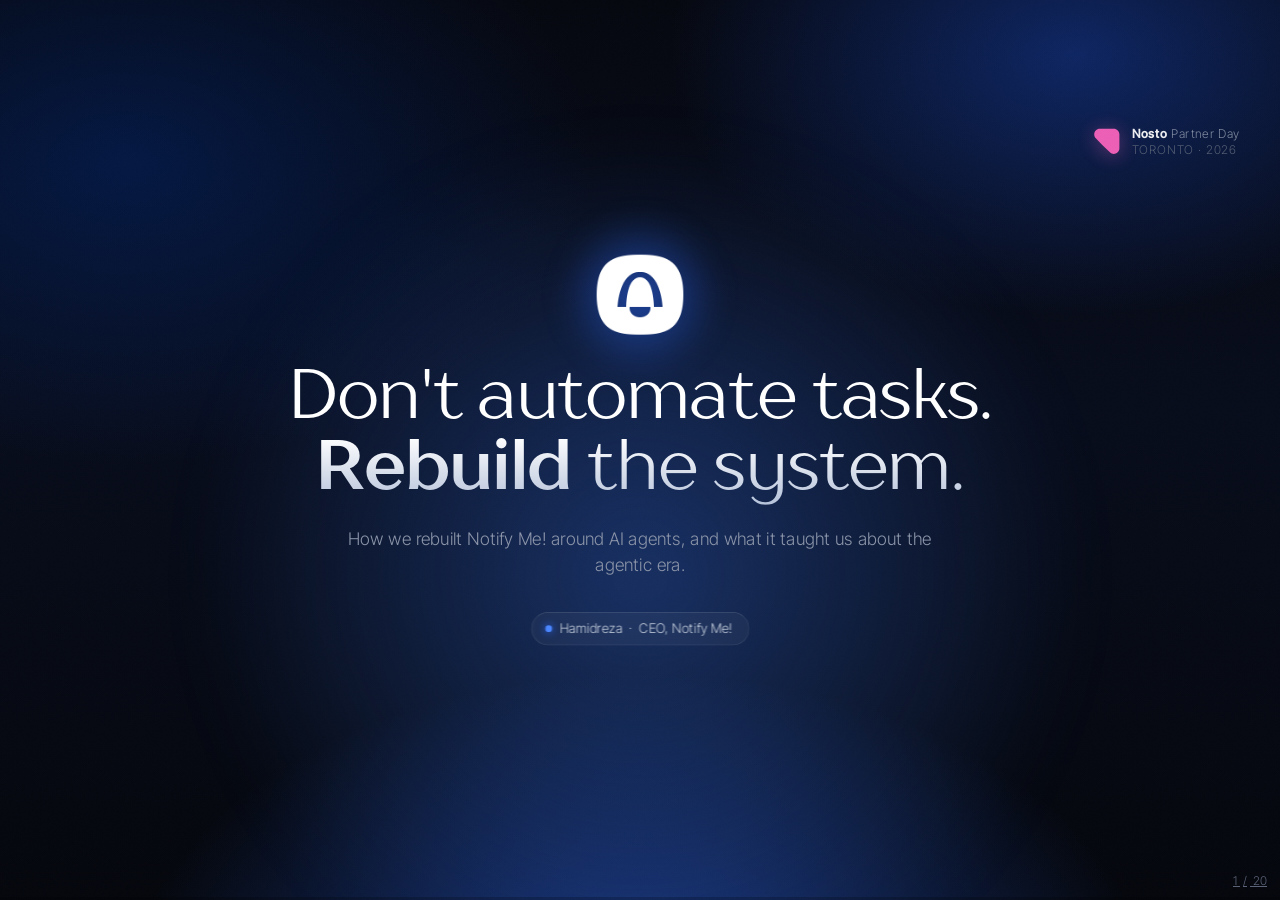
==== commit b518c4e8: "Rebuild the compounding slide, drop the old moat variant; bump cache tags - Replace the generation-r" ====
--- a/index.html
+++ b/index.html
@@ -432,35 +432,30 @@
         <span class="aiw-node"><svg viewBox="0 0 24 24" fill="none" stroke="currentColor" stroke-width="1.6" stroke-linecap="round" stroke-linejoin="round"><path d="M3 5.5A2.5 2.5 0 0 1 5.5 3H11v16H5.5A2.5 2.5 0 0 0 3 21.5z"/><path d="M21 5.5A2.5 2.5 0 0 0 18.5 3H13v16h5.5A2.5 2.5 0 0 1 21 21.5z"/></svg></span>
         <span class="aiw-tag"></span>
         <span class="aiw-act">Read about it</span>
-        <span class="aiw-sub">What&rsquo;s actually possible now.</span>
       </div>
       <!-- Day 2 -->
       <div class="aiw-day" style="--d:.45s">
         <span class="aiw-node"><svg viewBox="0 0 24 24" fill="none" stroke="currentColor" stroke-width="1.6" stroke-linecap="round" stroke-linejoin="round"><rect x="3" y="4.5" width="18" height="14" rx="2.5"/><path d="M10.5 9.2 14.5 11.5 10.5 13.8z" fill="currentColor" stroke="none"/></svg></span>
         <span class="aiw-tag"></span>
         <span class="aiw-act">Watch &amp; learn</span>
-        <span class="aiw-sub">Talks, demos, deep dives.</span>
       </div>
       <!-- Day 3 -->
       <div class="aiw-day" style="--d:.55s">
         <span class="aiw-node"><svg viewBox="0 0 24 24" fill="none" stroke="currentColor" stroke-width="1.6" stroke-linecap="round" stroke-linejoin="round"><path d="M9 3h6"/><path d="M10 3v6.2L5.2 17a2 2 0 0 0 1.7 3h10.2a2 2 0 0 0 1.7-3L14 9.2V3"/><path d="M7.5 14h9"/></svg></span>
         <span class="aiw-tag"></span>
         <span class="aiw-act">Get hands-on</span>
-        <span class="aiw-sub">Break the tools, see what sticks.</span>
       </div>
       <!-- Day 4 -->
       <div class="aiw-day" style="--d:.65s">
         <span class="aiw-node"><svg viewBox="0 0 24 24" fill="none" stroke="currentColor" stroke-width="1.6" stroke-linecap="round" stroke-linejoin="round"><circle cx="6" cy="12" r="2.4"/><circle cx="18" cy="6" r="2.4"/><circle cx="18" cy="18" r="2.4"/><path d="M8.1 10.9 15.9 7.1M8.1 13.1 15.9 16.9"/></svg></span>
         <span class="aiw-tag"></span>
         <span class="aiw-act">Share it back</span>
-        <span class="aiw-sub">Teach the team what you found.</span>
       </div>
       <!-- Demo Day -->
       <div class="aiw-day is-demo" style="--d:.75s">
         <span class="aiw-node"><svg viewBox="0 0 24 24" fill="none" stroke="currentColor" stroke-width="1.6" stroke-linecap="round" stroke-linejoin="round"><path d="M12 3c3.5 1.6 5.5 5 5.5 9 0 1.7-.4 3.2-1 4.5H7.5c-.6-1.3-1-2.8-1-4.5 0-4 2-7.4 5.5-9z"/><circle cx="12" cy="10" r="1.9"/><path d="M9 17.5c-1.6.7-2.4 2-2.6 3.5 1.6-.2 2.8-.9 3.6-2M15 17.5c1.6.7 2.4 2 2.6 3.5-1.6-.2-2.8-.9-3.6-2"/></svg></span>
         <span class="aiw-tag">Demo Day</span>
         <span class="aiw-act">Ship something real</span>
-        <span class="aiw-sub">An AI workflow, an agent, or anything you built.</span>
       </div>
     </div>
 
@@ -472,12 +467,12 @@
         <!-- ChatGPT -->
         <div class="aiw-logo aiw-logo--gpt" style="--d:1.2s">
           <span class="mk"><svg viewBox="0 0 24 24" fill="currentColor" aria-label="ChatGPT"><path d="M22.2819 9.8211a5.9847 5.9847 0 0 0-.5157-4.9108 6.0462 6.0462 0 0 0-6.5098-2.9A6.0651 6.0651 0 0 0 4.9807 4.1818a5.9847 5.9847 0 0 0-3.9977 2.9 6.0462 6.0462 0 0 0 .7427 7.0966 5.98 5.98 0 0 0 .511 4.9107 6.051 6.051 0 0 0 6.5146 2.9001A5.9847 5.9847 0 0 0 13.2599 24a6.0557 6.0557 0 0 0 5.7718-4.2058 5.9894 5.9894 0 0 0 3.9977-2.9001 6.0557 6.0557 0 0 0-.7475-7.0729zm-9.022 12.6081a4.4755 4.4755 0 0 1-2.8764-1.0408l.1419-.0804 4.7783-2.7582a.7948.7948 0 0 0 .3927-.6813v-6.7369l2.02 1.1686a.071.071 0 0 1 .038.052v5.5826a4.504 4.504 0 0 1-4.4945 4.4944zm-9.6607-4.1254a4.4708 4.4708 0 0 1-.5346-3.0137l.142.0852 4.783 2.7582a.7712.7712 0 0 0 .7806 0l5.8428-3.3685v2.3324a.0804.0804 0 0 1-.0332.0615L9.74 19.9502a4.4992 4.4992 0 0 1-6.1408-1.6464zM2.3408 7.8956a4.485 4.485 0 0 1 2.3655-1.9728V11.6a.7664.7664 0 0 0 .3879.6765l5.8144 3.3543-2.0201 1.1685a.0757.0757 0 0 1-.071 0l-4.8303-2.7865A4.504 4.504 0 0 1 2.3408 7.872zm16.5963 3.8558L13.1038 8.364 15.1192 7.2a.0757.0757 0 0 1 .071 0l4.8303 2.7913a4.4944 4.4944 0 0 1-.6765 8.1042v-5.6772a.79.79 0 0 0-.407-.667zm2.0107-3.0231l-.142-.0852-4.7735-2.7818a.7759.7759 0 0 0-.7854 0L9.409 9.2297V6.8974a.0662.0662 0 0 1 .0284-.0615l4.8303-2.7866a4.4992 4.4992 0 0 1 6.6802 4.66zM8.3065 12.863l-2.02-1.1638a.0804.0804 0 0 1-.038-.0567V6.0742a4.4992 4.4992 0 0 1 7.3757-3.4537l-.142.0805L8.704 5.459a.7948.7948 0 0 0-.3927.6813zm1.0976-2.3654l2.602-1.4998 2.6069 1.4998v2.9994l-2.5974 1.4997-2.6067-1.4997z"/></svg></span>
-          <span class="tx"><span class="nm">ChatGPT</span><span class="rl">Learn, draft, prototype</span></span>
+          <span class="tx"><span class="nm">ChatGPT</span></span>
         </div>
         <!-- n8n -->
         <div class="aiw-logo aiw-logo--n8n" style="--d:1.32s">
           <span class="mk"><svg viewBox="0 0 72 40" fill="none" aria-label="n8n"><line x1="12" y1="20" x2="34" y2="20" stroke="#EA4B71" stroke-width="2.6"/><line x1="34" y1="20" x2="58" y2="9" stroke="#EA4B71" stroke-width="2.6"/><line x1="34" y1="20" x2="58" y2="31" stroke="#EA4B71" stroke-width="2.6"/><circle cx="12" cy="20" r="6" fill="#EA4B71"/><circle cx="34" cy="20" r="7.5" fill="#0A1020" stroke="#EA4B71" stroke-width="2.8"/><circle cx="58" cy="9" r="6" fill="#EA4B71"/><circle cx="58" cy="31" r="6" fill="#EA4B71"/></svg></span>
-          <span class="tx"><span class="nm">n8n</span><span class="rl">Wire it into a workflow</span></span>
+          <span class="tx"><span class="nm">n8n</span></span>
         </div>
       </div>
 
@@ -1913,23 +1908,23 @@
   border:1px solid var(--hair); border-left:3px solid var(--ac);
   box-shadow:0 20px 44px rgba(0,0,0,.5);
   transition:opacity .5s ease; }
-.cw-agent{ width:280px; --ac:var(--purple); }
-.cw-hooks{ width:219px; --ac:var(--coral); }
-.cw-review{ width:219px; --ac:var(--mint); }
+.cw-agent{ width:300px; --ac:var(--purple); }
+.cw-hooks{ width:232px; --ac:var(--coral); }
+.cw-review{ width:232px; --ac:var(--mint); }
 /* Neutral, not var(--ac): accent-on-dark was too low-contrast to read at 11.5px. The left edge
    already tells the components apart, so the label only has to be legible. */
-.cw-kind{ font-family:var(--font-mono); font-size:11.5px; font-weight:500; letter-spacing:.18em;
+.cw-kind{ font-family:var(--font-mono); font-size:12.5px; font-weight:500; letter-spacing:.18em;
   text-transform:uppercase; color:var(--g1); display:block; }
 /* .cw-fname (not .cw-name): a parallel slide's orbital block defines a global .cw-name that
    hijacks position/font here. Renamed to insulate the OusMous component view from that collision. */
-.cw-fname{ display:flex; align-items:center; gap:10px; margin-top:12px;
-  font-family:var(--font-body); font-size:20px; font-weight:400; color:#fff; }
-.cw-list{ list-style:none; margin:12px 0 0; padding:0; display:flex; flex-direction:column; gap:10px; }
-.cw-list li{ display:flex; align-items:center; gap:10px; font-family:var(--font-body); font-size:15.5px;
+.cw-fname{ display:flex; align-items:center; gap:11px; margin-top:13px;
+  font-family:var(--font-body); font-size:22px; font-weight:400; color:#fff; }
+.cw-list{ list-style:none; margin:13px 0 0; padding:0; display:flex; flex-direction:column; gap:11px; }
+.cw-list li{ display:flex; align-items:center; gap:11px; font-family:var(--font-body); font-size:17px;
   font-weight:300; color:var(--g1); white-space:nowrap; }
 /* the file glyph carries the accent, so the filename itself can stay neutral and readable */
-.cw-fi{ width:13px; height:13px; flex:none; color:var(--ac); }
-.cw-fname .cw-fi{ width:16px; height:16px; }
+.cw-fi{ width:14.5px; height:14.5px; flex:none; color:var(--ac); }
+.cw-fname .cw-fi{ width:18px; height:18px; }
 /* the skills box grows the agent card open. 0fr -> 1fr animates to auto height; the row sits
    in a fixed-height flex row with align-items:center, so only this card changes size. */
 .cw-skills{ display:grid; grid-template-rows:0fr; opacity:0; margin-top:0;
@@ -2385,35 +2380,78 @@
   <div class="foot"><img src="img/lockup-white.png" alt=""><span class="sep"></span><span class="pg">Part 04</span></div>
 </section>
 
-<!-- ================= 15 · THE COMPOUNDING (animated moat) =================
-     An auto-playing build that IS the argument. Component orbs (skills=blue, agents=purple,
-     hooks=coral) appear and multiply; a workflow ring forms and gains stages; behind it faint
-     "generation rings" accumulate outward - every cycle's learned rules/evals/safeguards; the mint
-     Knowledge core swells; the Skills/Agents tally climbs to the real 120+/28+. Count AND size grow,
-     accelerating, then it stops at a dense radiant state. Driven by an inline paint(p) wall-clock
-     ticker (headless-renderable, QA freezes the final frame). Reuses the Tous language (spark core,
-     node dots, tally, accents). Scoped .cx-. No em dashes. -->
+<!-- ================= 16 · THE COMPOUNDING (animated moat) =================
+     An auto-playing 5-second build that IS the argument. The real component cards (Agent purple,
+     Skill blue, Hook coral, Review mint - the same cards as the "Inside each station" view) pop in
+     one by one at scattered positions and, as their count climbs, they all shrink together: that is
+     the compounding. A third of the way in, the Tous six-stage workflow ring rises in the dead centre
+     of the field and grows, with the mint Knowledge spark at its core, then everything decelerates to
+     a frozen radiant end state. The Skills/Agents tally climbs to the real 120+/28+. Driven by an
+     inline paint(p) wall-clock ticker (headless-renderable; ?qa freezes the final frame). Scoped
+     .cx-. No em dashes. -->
 <style>
   /* only the eyebrow + title are in flow; keep them pinned to the top (the base .slide centers) */
   .reveal .slides section.slide.cx-slide{ justify-content:flex-start; }
-  .cx-hl{ font-size:60px; max-width:1080px; --emph:700; margin-top:4px; }
-  .cx-stage{ position:absolute; left:50%; top:600px; transform:translate(-50%,-50%); width:730px; height:730px; z-index:1; }
-  .cx-stage svg.geo{ position:absolute; inset:0; width:100%; height:100%; overflow:visible; }
-  .cx-gen{ fill:none; }
-  .cx-band{ position:absolute; left:50%; top:50%; transform:translate(-50%,-50%); border-radius:50%;
-    z-index:0; filter:blur(30px); pointer-events:none; opacity:0;
-    background:radial-gradient(circle, rgba(95,208,166,.16) 0%, rgba(76,135,255,.12) 40%, transparent 66%); }
-  .cx-core{ position:absolute; left:50%; top:50%; transform:translate(-50%,-50%); z-index:4; opacity:0; }
-  .cx-core .bloom{ position:absolute; left:50%; top:50%; width:340px; height:340px; transform:translate(-50%,-50%);
-    border-radius:50%; filter:blur(22px); background:radial-gradient(circle, rgba(95,208,166,.5), transparent 62%); }
-  .cx-core .spark{ position:relative; display:block; filter:drop-shadow(0 0 14px rgba(95,208,166,.98)) drop-shadow(0 0 40px rgba(95,208,166,.6)); }
+  .cx-hl{ font-size:60px; max-width:1080px; --emph:700; margin-top:4px; position:relative; z-index:6; }
+  .reveal .cx-slide > .eyebrow{ position:relative; z-index:6; }
+
+  /* the stage is a single origin point; every visual hangs off it by transform */
+  .cx-stage{ position:absolute; left:50%; top:624px; width:0; height:0; z-index:1; }
+
+  /* ---- the multiplying component cards (the halo) ---- */
+  .cx-field{ position:absolute; left:0; top:0; z-index:1; }
+  /* same flat file-panel language as the "Inside each station" cards: a single accent left edge,
+     a flat gradient fill, no backdrop blur. Scaled bodily by the driver, so the type shrinks with it. */
+  .cx-cd{ position:absolute; left:0; top:0; box-sizing:border-box; width:196px; opacity:0;
+    transform-origin:50% 50%; will-change:transform,opacity;
+    border-radius:2px 13px 13px 2px; padding:12px 15px 14px;
+    background:linear-gradient(180deg, rgba(255,255,255,.06), rgba(255,255,255,.016));
+    border:1px solid var(--hair); border-left:3px solid var(--ac);
+    box-shadow:0 16px 34px rgba(0,0,0,.55); }
+  .cx-cd.cx-agent { --ac:var(--purple); }
+  .cx-cd.cx-skill { --ac:var(--blue-elec); }
+  .cx-cd.cx-hook  { --ac:var(--coral); }
+  .cx-cd.cx-review{ --ac:var(--mint); }
+  .cx-k{ display:block; font-family:var(--font-mono); font-size:10.5px; font-weight:500;
+    letter-spacing:.18em; text-transform:uppercase; color:var(--g1); }
+  .cx-f{ display:flex; align-items:center; gap:8px; margin-top:8px;
+    font-family:var(--font-body); font-size:16px; font-weight:300; color:#fff; white-space:nowrap; }
+  .cx-fi{ width:13px; height:13px; flex:none; color:var(--ac); }
+
+  /* ---- the soft field of light that rises with the ring, separating it from the cards ---- */
+  .cx-band{ position:absolute; left:0; top:0; width:760px; height:760px; margin:-380px 0 0 -380px;
+    border-radius:50%; transform:scale(var(--bs,.3)); transform-origin:50% 50%; z-index:2;
+    filter:blur(38px); opacity:0; pointer-events:none;
+    background:radial-gradient(circle, rgba(95,208,166,.18) 0%, rgba(76,135,255,.13) 42%, transparent 66%); }
+
+  /* ---- the Tous six-stage workflow ring ---- */
+  .cx-ring{ position:absolute; left:0; top:0; width:440px; height:440px; margin:-220px 0 0 -220px;
+    z-index:3; opacity:0; transform:scale(var(--k,0)); transform-origin:50% 50%; }
+  .cx-geo{ position:absolute; inset:0; width:100%; height:100%; overflow:visible; }
+  .cx-glowring{ fill:none; stroke:rgba(76,135,255,.5); stroke-width:3; filter:blur(6px); }
+  .cx-track{ fill:none; stroke:rgba(140,178,255,.5); stroke-width:1.6; }
+  .cx-spoke{ stroke:rgba(76,135,255,.30); stroke-width:1; }
+  .cx-node{ fill:#e4edff; filter:drop-shadow(0 0 5px rgba(76,135,255,1)) drop-shadow(0 0 13px rgba(76,135,255,.8)); }
+  .cx-node.top{ fill:#ffffff; }
+  /* the light circulating the loop; the glow lives on the wrapper so it is not clipped */
+  .cx-orbit{ position:absolute; inset:0; animation:cxSpin 6.5s linear infinite; }
+  .cx-orbit .h{ position:absolute; left:50%; top:50%; width:11px; height:11px; margin:-5.5px 0 0 -5.5px;
+    border-radius:50%; background:#fff; box-shadow:0 0 11px #fff, 0 0 24px rgba(76,135,255,.95);
+    transform:translateY(-192px); }
+  @keyframes cxSpin{ to{ transform:rotate(360deg); } }
+  /* the mint Knowledge spark at the core - what actually compounds */
+  .cx-core{ position:absolute; left:50%; top:50%; transform:translate(-50%,-50%); text-align:center; }
+  .cx-core .cbloom{ position:absolute; left:50%; top:30px; width:150px; height:150px; transform:translate(-50%,-50%);
+    border-radius:50%; filter:blur(30px); background:radial-gradient(circle, rgba(95,208,166,.34), transparent 60%); }
+  .cx-core .spark{ position:relative; display:block;
+    filter:drop-shadow(0 0 10px rgba(95,208,166,.85)) drop-shadow(0 0 30px rgba(95,208,166,.4)); }
   .cx-core .spark path{ fill:#EAFFF6; }
-  .cx-core .cl{ position:absolute; top:100%; left:50%; transform:translateX(-50%); margin-top:20px; white-space:nowrap;
-    font-family:var(--font-mono); font-size:14px; font-weight:500; letter-spacing:.28em; text-transform:uppercase;
-    color:#a9ecd2; text-shadow:0 0 12px rgba(95,208,166,.7); }
-  .cx-orb{ position:absolute; border-radius:50%; transform:translate(-50%,-50%); }
+  .cx-core .cl{ position:relative; display:block; margin-top:26px; font-family:var(--font-mono);
+    font-size:12px; font-weight:500; letter-spacing:.34em; text-transform:uppercase; color:#bff0dc;
+    text-shadow:0 0 10px rgba(95,208,166,.5); }
+
   /* the Skills / Agents tally, same look as the Tous slide (solid accent + two-layer glow) */
-  .cx-tally{ position:absolute; top:150px; right:110px; z-index:5; text-align:right; }
+  .cx-tally{ position:absolute; top:150px; right:110px; z-index:6; text-align:right; }
   .cx-tally .eye{ margin:0 0 20px; font-family:var(--font-mono); font-size:13px; font-weight:500;
     letter-spacing:.26em; text-transform:uppercase; color:var(--g2); }
   .cx-tally .row{ display:flex; justify-content:flex-end; gap:44px; }
@@ -2425,11 +2463,13 @@
   .cx-rule{ width:100%; height:2px; margin:15px 0 13px; border-radius:2px;
     background:linear-gradient(90deg, transparent, var(--ac)); transform:scaleX(var(--rs,0)); transform-origin:right; }
   .cx-lab{ font-family:var(--font-body); font-size:15px; letter-spacing:.2em; text-transform:uppercase; color:var(--g1); }
-  .cx-pay{ position:absolute; left:96px; bottom:120px; z-index:5; font-family:var(--font-body); font-weight:300;
+
+  .cx-pay{ position:absolute; left:96px; bottom:120px; z-index:6; font-family:var(--font-body); font-weight:300;
     font-size:27px; color:var(--g2); opacity:0; }
   .cx-pay b{ color:#fff; }
-  /* QA / reduced-motion: the driver paints the final frame; keep the core + band visible */
-  .qa .cx-core, .qa .cx-band{ opacity:1; }
+
+  /* QA / reduced-motion: the driver paints the final frame; pin the looping comet to a fixed angle */
+  .qa .cx-orbit{ animation:none !important; transform:rotate(-42deg) !important; }
 </style>
 <section class="slide cx-slide">
   <p class="eyebrow">So where&rsquo;s the moat?</p>
@@ -2444,10 +2484,32 @@
   </div>
 
   <div class="cx-stage" aria-hidden="true">
+    <div class="cx-field"></div>
     <span class="cx-band"></span>
-    <svg class="geo" viewBox="-360 -360 720 720"><g class="cx-gens"></g><g class="cx-nodes"></g><g class="cx-comet"></g></svg>
-    <div class="cx-core"><span class="bloom"></span><svg class="spark" width="66" height="66" viewBox="0 0 100 100"><path d="M50 1.5 C52.4 26 74 47.6 98.5 50 C74 52.4 52.4 74 50 98.5 C47.6 74 26 52.4 1.5 50 C26 47.6 47.6 26 50 1.5 Z"/></svg><span class="cl">Knowledge</span></div>
-    <div class="cx-orbs"></div>
+    <div class="cx-ring">
+      <svg class="cx-geo" viewBox="-220 -220 440 440">
+        <line class="cx-spoke" x1="0"     y1="-46"  x2="0"      y2="-192"/>
+        <line class="cx-spoke" x1="39.8"  y1="-23"  x2="166.3"  y2="-96"/>
+        <line class="cx-spoke" x1="39.8"  y1="23"   x2="166.3"  y2="96"/>
+        <line class="cx-spoke" x1="0"     y1="46"   x2="0"      y2="192"/>
+        <line class="cx-spoke" x1="-39.8" y1="23"   x2="-166.3" y2="96"/>
+        <line class="cx-spoke" x1="-39.8" y1="-23"  x2="-166.3" y2="-96"/>
+        <circle class="cx-glowring" r="192"/>
+        <circle class="cx-track" r="192"/>
+        <circle class="cx-node top" cx="0" cy="-192" r="6"/>
+        <circle class="cx-node" cx="166.3" cy="-96" r="6"/>
+        <circle class="cx-node" cx="166.3" cy="96" r="6"/>
+        <circle class="cx-node" cx="0" cy="192" r="6"/>
+        <circle class="cx-node" cx="-166.3" cy="96" r="6"/>
+        <circle class="cx-node" cx="-166.3" cy="-96" r="6"/>
+      </svg>
+      <span class="cx-orbit"><i class="h"></i></span>
+      <div class="cx-core">
+        <span class="cbloom"></span>
+        <svg class="spark" width="66" height="66" viewBox="0 0 100 100"><path d="M50 1.5 C52.4 26 74 47.6 98.5 50 C74 52.4 52.4 74 50 98.5 C47.6 74 26 52.4 1.5 50 C26 47.6 47.6 26 50 1.5 Z"/></svg>
+        <span class="cl">Knowledge</span>
+      </div>
+    </div>
   </div>
 
   <p class="cx-pay">The workflow is easy to copy. <b>What it&rsquo;s learned isn&rsquo;t.</b></p>
@@ -2457,56 +2519,71 @@
 (function(){
   'use strict';
   var slide=document.querySelector('.reveal .slides .cx-slide'); if(!slide) return;
-  var NS='http://www.w3.org/2000/svg';
-  var gens=slide.querySelector('.cx-gens'), nodesG=slide.querySelector('.cx-nodes'),
-      cometG=slide.querySelector('.cx-comet'), orbsW=slide.querySelector('.cx-orbs'),
-      core=slide.querySelector('.cx-core'), band=slide.querySelector('.cx-band'),
-      spark=slide.querySelector('.cx-core .spark'), bloom=slide.querySelector('.cx-core .bloom'),
+  var field=slide.querySelector('.cx-field'), ring=slide.querySelector('.cx-ring'),
+      band=slide.querySelector('.cx-band'),
       pay=slide.querySelector('.cx-pay'), nSk=slide.querySelector('.cx-nsk'), nAg=slide.querySelector('.cx-nag'),
       rules=slide.querySelectorAll('.cx-rule');
-  var NGEN=15, R0=68, DR=19, ORBC=[[76,135,255],[155,38,240],[238,68,46]];   // skills, agents, hooks
-  var genEls=[];
-  for(var i=0;i<NGEN;i++){ var c=document.createElementNS(NS,'circle'); c.setAttribute('r',R0+i*DR);
-    c.setAttribute('class','cx-gen'); gens.appendChild(c); genEls.push(c); }
-  var orbDefs=[], orbEls=[];
-  for(var j=0;j<18;j++){ orbDefs.push({t:j%3, ang:(j*137.5)%360, rad:0.34+((j*0.11)%0.60), sp:(j%2?1:-1)*(0.6+(j%5)*0.12)});
-    var e=document.createElement('div'); e.className='cx-orb'; orbsW.appendChild(e); orbEls.push(e); }
+  var FICON='<svg class="cx-fi" viewBox="0 0 24 24" fill="none" stroke="currentColor" stroke-width="1.9" stroke-linecap="round" stroke-linejoin="round" aria-hidden="true"><path d="M14 3H7a2 2 0 0 0-2 2v14a2 2 0 0 0 2 2h10a2 2 0 0 0 2-2V8z"/><path d="M14 3v5h5"/></svg>';
+  // wide name pools + a per-type running index => neighbours never repeat a filename
+  var TYPES=[
+    {c:'cx-agent', k:'Agent',  n:0, names:['prd-agent.md','design-agent.md','eng-agent.md','research-agent.md','qa-agent.md','planner-agent.md','review-agent.md','delivery-agent.md','growth-agent.md','data-agent.md','support-agent.md','release-agent.md']},
+    {c:'cx-skill', k:'Skill',  n:0, names:['polaris-guidelines.md','ux-ui-designer.md','market-research.md','prd-writer.md','api-designer.md','test-runner.md','changelog.md','competitor-scan.md','schema-migrate.md','a11y-audit.md','seo-brief.md','copywriter.md','data-viz.md','user-interview.md','roadmap.md','release-notes.md']},
+    {c:'cx-hook',  k:'Hook',   n:0, names:['polaris-guard.md','states-guard.md','lint-guard.md','type-guard.md','secret-guard.md','commit-guard.md','format-guard.md','size-guard.md']},
+    {c:'cx-review',k:'Review', n:0, names:['velocity-guard.md','states-guard.md','a11y-review.md','perf-review.md','copy-review.md','diff-review.md','security-review.md','ux-review.md','api-review.md','test-review.md']}
+  ];
+  // deterministic pseudo-random so live, ?qa and the PDF all agree; s selects the stream
+  function hash(i,s){ var x=Math.sin((i+1)*12.9898 + s*78.233)*43758.5453; return x-Math.floor(x); }
   function clamp(x,a,b){ return Math.max(a,Math.min(b,x)); }
+  function smooth(x){ x=clamp(x,0,1); return x*x*(3-2*x); }
+
+  var NC=40, innerR=328, outerR=580, squash=.56;
+  // birth order: a scrambled reveal so the field fills in a random-looking sequence
+  var order=[]; for(var q=0;q<NC;q++) order.push({i:q,h:hash(q,6)});
+  order.sort(function(a,b){ return a.h-b.h; });
+  var birth=[]; order.forEach(function(o,rank){ birth[o.i]=rank; });
+
+  var cards=[];
+  for(var i=0;i<NC;i++){
+    var ang=i*2.3999632 + (hash(i,1)-.5)*.32;             // golden angle (even coverage) + slight jitter
+    var rf=Math.sqrt((i+.55)/NC);                          // sqrt keeps the area density even
+    var rad=innerR + (outerR-innerR)*rf + (hash(i,2)-.5)*44;
+    var x=Math.cos(ang)*rad, y=Math.sin(ang)*rad*squash;
+    var rt=hash(i,3), ti; if(rt<.22) ti=0; else if(rt<.64) ti=1; else if(rt<.79) ti=2; else ti=3;
+    var T=TYPES[ti], nm=T.names[T.n++ % T.names.length];
+    var rot=(hash(i,5)-.5)*6, op=.50+.42*(1-rf);
+    var t=birth[i]/(NC/.72);                               // last card in around p .70
+    var el=document.createElement('div'); el.className='cx-cd '+T.c;
+    el.innerHTML='<span class="cx-k">'+T.k+'</span><span class="cx-f">'+FICON+nm+'</span>';
+    field.appendChild(el);
+    cards.push({el:el,x:x,y:y,r:rot,o:op,rf:rf,t:t});
+  }
+
   function paint(p,tms){
-    p=clamp(p,0,1); var T=(tms||0)/1000;
-    var frontier=Math.floor(p*NGEN), activeR=R0+Math.max(0,frontier-1)*DR;
-    for(var i=0;i<NGEN;i++){ var on=i<frontier, isF=(i===frontier-1), age=frontier>0?(frontier-1-i)/NGEN:0;
-      genEls[i].style.opacity=on?(isF?.98:clamp(.40-age*.42,.07,.40)):0;
-      genEls[i].setAttribute('stroke',isF?'rgba(76,135,255,1)':'rgba(120,162,255,.85)');
-      genEls[i].setAttribute('stroke-width',isF?2:1.1);
-      genEls[i].style.filter=isF?'drop-shadow(0 0 9px rgba(76,135,255,.9))':(on?'drop-shadow(0 0 3px rgba(76,135,255,.35))':'none'); }
-    var N=Math.round(3+p*6); nodesG.textContent='';
-    if(frontier>0) for(var k=0;k<N;k++){ var a=(k/N)*6.2832-1.5708+T*0.10, x=Math.cos(a)*activeR, y=Math.sin(a)*activeR;
-      var d=document.createElementNS(NS,'circle'); d.setAttribute('cx',x.toFixed(1)); d.setAttribute('cy',y.toFixed(1)); d.setAttribute('r',5.2);
-      d.setAttribute('fill','#dce8ff'); d.setAttribute('style','filter:drop-shadow(0 0 5px rgba(76,135,255,1)) drop-shadow(0 0 12px rgba(76,135,255,.7))'); nodesG.appendChild(d); }
-    cometG.textContent='';
-    if(frontier>0){ var ca=T*1.7, cm=document.createElementNS(NS,'circle');
-      cm.setAttribute('cx',(Math.cos(ca)*activeR).toFixed(1)); cm.setAttribute('cy',(Math.sin(ca)*activeR).toFixed(1));
-      cm.setAttribute('r',5.5); cm.setAttribute('fill','#fff');
-      cm.setAttribute('style','filter:drop-shadow(0 0 10px #fff) drop-shadow(0 0 20px rgba(76,135,255,.95))'); cometG.appendChild(cm); }
-    var M=Math.round(3+p*15), SR=360;
-    orbEls.forEach(function(el,idx){ var o=orbDefs[idx]; if(idx<M){ var col=ORBC[o.t], breathe=0.86+0.14*Math.sin(T*1.1+idx),
-      rr=o.rad*activeR*breathe, aa=o.ang*Math.PI/180+T*0.14*o.sp, sz=8+p*7;
-      el.style.opacity=.92; el.style.width=el.style.height=sz+'px'; el.style.left=(50+Math.cos(aa)*rr/SR*50)+'%'; el.style.top=(50+Math.sin(aa)*rr/SR*50)+'%';
-      el.style.background='radial-gradient(circle at 35% 32%, rgba('+col.join(',')+',1), rgba('+col.join(',')+',.45) 72%)';
-      el.style.boxShadow='0 0 '+(9+p*9)+'px rgba('+col.join(',')+',.85)'; } else el.style.opacity=0; });
-    var bd=activeR*2.25; band.style.width=band.style.height=bd+'px'; band.style.opacity=(0.28+p*0.72).toFixed(2);
-    core.style.opacity=1; var cs=66+p*48; spark.setAttribute('width',cs); spark.setAttribute('height',cs);
-    var bbd=300+p*180; bloom.style.width=bloom.style.height=bbd+'px';
+    p=clamp(p,0,1);
+    var gScale=1.10-.70*smooth(p);                         // 1.10 -> 0.40 as the field multiplies
+    for(var i=0;i<cards.length;i++){ var c=cards[i];
+      var ap=(p-c.t)/.07, e=smooth(ap);
+      if(ap<=0){ c.el.style.opacity='0'; continue; }
+      var s=gScale*(.28+.72*e)*(.9+.2*(1-c.rf));           // outer cards sit slightly back (depth)
+      c.el.style.opacity=(c.o*e).toFixed(3);
+      c.el.style.transform='translate(-50%,-50%) translate('+c.x.toFixed(1)+'px,'+c.y.toFixed(1)+'px) scale('+s.toFixed(3)+') rotate('+c.r.toFixed(2)+'deg)';
+    }
+    var re=smooth((p-.34)/.5);                             // the ring rises then decelerates to a stop
+    ring.style.opacity=re.toFixed(3);
+    ring.style.setProperty('--k',(.22+.78*re).toFixed(3));
+    band.style.opacity=(.95*re).toFixed(3);
+    band.style.setProperty('--bs',(.34+.66*re).toFixed(3));
     var ez=p*p; nSk.textContent=Math.round(ez*120); nAg.textContent=Math.round(ez*28);
     rules.forEach(function(r){ r.style.setProperty('--rs',clamp(p*1.4,0,1)); });
-    pay.style.opacity=clamp((p-.84)/.12,0,1);
+    pay.style.opacity=clamp((p-.85)/.12,0,1);
   }
+
   // computed at call time, NOT parse time: deck.js adds the `qa` class after this inline script parses
   function reduced(){ return document.documentElement.classList.contains('qa') ||
     (window.matchMedia && window.matchMedia('(prefers-reduced-motion: reduce)').matches); }
-  var DUR=9000, timer=null, t0=0;
-  function tick(){ var el=Date.now()-t0, k=Math.min(el/DUR,1), p=1-Math.pow(1-k,2.0); paint(p,el); timer=setTimeout(tick,16); }
+  var DUR=5000, timer=null, t0=0;
+  function tick(){ var el=Date.now()-t0, k=Math.min(el/DUR,1), p=1-Math.pow(1-k,2.0); paint(p,el);
+    if(k>=1){ timer=null; return; } timer=setTimeout(tick,16); }
   function start(){ if(timer)return; t0=Date.now(); tick(); }
   function stop(){ if(timer){ clearTimeout(timer); timer=null; } }
   function isCur(){ return window.Reveal && Reveal.getCurrentSlide && Reveal.getCurrentSlide()===slide; }
@@ -2518,95 +2595,6 @@
   ready();
 })();
 </script>
-
-<!-- ================= 18 · THE MOAT (redesign · compounding workflow loops) =================
-     A few workflow loops sit at one size (colour = purpose, dot-count = steps): a workflow is a
-     commodity, everyone can build one. On a manual advance the blue loop (ours) scales up while the
-     rest hold their size - that gap IS the compounding, and the moat. Scoped .cw-. No em dashes. -->
-<style>
-  .moat-hl{ font-size:60px; max-width:1180px; }
-  .cw-stage{ position:relative; width:100%; height:600px; margin-top:6px; }
-  /* colour tokens per loop: --c solid (dots/core), --ca ring border, --cg glow */
-  .c-blue{   --c:#4C87FF; --ca:rgba(76,135,255,.6);  --cg:rgba(76,135,255,.42); }
-  .c-mint{   --c:#5FD0A6; --ca:rgba(95,208,166,.5);  --cg:rgba(95,208,166,.36); }
-  .c-coral{  --c:#EE442E; --ca:rgba(238,68,46,.52);  --cg:rgba(238,68,46,.34); }
-  .c-purple{ --c:#9B26F0; --ca:rgba(155,38,240,.55); --cg:rgba(155,38,240,.4); }
-  .c-amber{  --c:#F5C24B; --ca:rgba(245,194,75,.5);  --cg:rgba(245,194,75,.34); }
-  .cw{ position:absolute; opacity:0; transform:translate(-50%,-50%) scale(1);
-    transition:transform 1s cubic-bezier(.2,.75,.2,1); }
-  .cw-ring{ position:relative; width:var(--d); height:var(--d); border-radius:50%;
-    border:1.5px solid var(--ca);
-    box-shadow:0 0 30px -4px var(--cg), inset 0 0 22px -9px var(--cg);
-    transition:border-color 1s ease, box-shadow 1s ease; }
-  .cw-core{ position:absolute; left:50%; top:50%; width:15%; height:15%; transform:translate(-50%,-50%);
-    border-radius:50%; background:radial-gradient(circle,#fff 0%,var(--c) 66%,transparent 100%);
-    box-shadow:0 0 14px var(--cg); }
-  .cw-st{ position:absolute; left:50%; top:50%; width:calc(var(--d)*.05); height:calc(var(--d)*.05);
-    min-width:5px; min-height:5px; margin:calc(var(--d)*-.025); border-radius:50%; background:var(--c);
-    box-shadow:0 0 7px var(--c); transform:rotate(var(--a)) translateY(calc(var(--d)/-2)); }
-  .cw-comet{ position:absolute; inset:0; border-radius:50%; animation:cwSpin var(--sp,9s) linear infinite; }
-  .cw-comet::before{ content:''; position:absolute; left:50%; top:0; transform:translate(-50%,-50%);
-    width:calc(var(--d)*.058); height:calc(var(--d)*.058); min-width:6px; min-height:6px;
-    border-radius:50%; background:#fff; box-shadow:0 0 11px var(--c), 0 0 5px #fff; }
-  .cw-name{ position:absolute; left:50%; top:calc(100% + 14px); transform:translateX(-50%);
-    font-family:var(--font-mono); font-size:13.5px; letter-spacing:.22em; text-transform:uppercase;
-    color:var(--c); white-space:nowrap; }
-  @keyframes cwSpin{ to{ transform:rotate(360deg) } }
-  @keyframes cwFade{ from{ opacity:0 } to{ opacity:1 } }
-  .reveal section.present .cw{ animation:cwFade .7s both ease; }
-  .reveal section.present .cw:nth-child(1){ animation-delay:.30s }
-  .reveal section.present .cw:nth-child(2){ animation-delay:.16s }
-  .reveal section.present .cw:nth-child(3){ animation-delay:.44s }
-  .reveal section.present .cw:nth-child(4){ animation-delay:.24s }
-  .reveal section.present .cw:nth-child(5){ animation-delay:.52s }
-  /* the manual advance: the blue loop compounds; the rest hold their size */
-  .moat:has(.cwtrig.visible) .cw.hero{ transform:translate(-50%,-50%) scale(2.7); z-index:6; }
-  .moat:has(.cwtrig.visible) .cw.hero .cw-ring{ border-color:rgba(76,135,255,.9);
-    box-shadow:0 0 72px -6px rgba(76,135,255,.5), inset 0 0 48px -12px rgba(76,135,255,.5); }
-  .cwtrig{ position:absolute; width:0; height:0; overflow:hidden; }
-  .moat-pay{ font-family:var(--font-body); font-weight:300; font-size:25px; color:var(--g2);
-    margin-top:18px; max-width:1150px; --emph:500; opacity:0; transition:opacity .7s .3s ease; }
-  .moat-pay b{ color:#fff; }
-  .moat:has(.cwtrig.visible) .moat-pay{ opacity:1; }
-  .qa .cw-comet{ animation:none !important; }
-</style>
-<section class="slide moat">
-  <p class="eyebrow">"So where's your moat?"</p>
-  <h2 class="moat-hl">It was never the agents.<br>It's the <b>compounding.</b></h2>
-
-  <span class="cwtrig fragment"></span>
-  <div class="cw-stage">
-    <div class="cw c-mint" style="--d:152px; --sp:11s; left:19%; top:27%">
-      <div class="cw-ring"><span class="cw-core"></span>
-        <i class="cw-st" style="--a:0deg"></i><i class="cw-st" style="--a:72deg"></i><i class="cw-st" style="--a:144deg"></i><i class="cw-st" style="--a:216deg"></i><i class="cw-st" style="--a:288deg"></i>
-        <span class="cw-comet"></span></div>
-    </div>
-    <div class="cw c-coral" style="--d:152px; --sp:9.5s; left:81%; top:25%">
-      <div class="cw-ring"><span class="cw-core"></span>
-        <i class="cw-st" style="--a:0deg"></i><i class="cw-st" style="--a:90deg"></i><i class="cw-st" style="--a:180deg"></i><i class="cw-st" style="--a:270deg"></i>
-        <span class="cw-comet"></span></div>
-    </div>
-    <div class="cw c-purple" style="--d:152px; --sp:12.5s; left:17%; top:75%">
-      <div class="cw-ring"><span class="cw-core"></span>
-        <i class="cw-st" style="--a:0deg"></i><i class="cw-st" style="--a:51deg"></i><i class="cw-st" style="--a:103deg"></i><i class="cw-st" style="--a:154deg"></i><i class="cw-st" style="--a:206deg"></i><i class="cw-st" style="--a:257deg"></i><i class="cw-st" style="--a:309deg"></i>
-        <span class="cw-comet"></span></div>
-    </div>
-    <div class="cw c-amber" style="--d:152px; --sp:10.5s; left:83%; top:74%">
-      <div class="cw-ring"><span class="cw-core"></span>
-        <i class="cw-st" style="--a:30deg"></i><i class="cw-st" style="--a:102deg"></i><i class="cw-st" style="--a:174deg"></i><i class="cw-st" style="--a:246deg"></i><i class="cw-st" style="--a:318deg"></i>
-        <span class="cw-comet"></span></div>
-    </div>
-    <div class="cw c-blue hero" style="--d:152px; --sp:8s; left:49.5%; top:53%">
-      <div class="cw-ring"><span class="cw-core"></span>
-        <i class="cw-st" style="--a:0deg"></i><i class="cw-st" style="--a:60deg"></i><i class="cw-st" style="--a:120deg"></i><i class="cw-st" style="--a:180deg"></i><i class="cw-st" style="--a:240deg"></i><i class="cw-st" style="--a:300deg"></i>
-        <span class="cw-comet"></span>
-        <span class="cw-name">Ours</span></div>
-    </div>
-  </div>
-
-  <p class="moat-pay">The workflow is easy to copy. <b>What it's learned isn't.</b></p>
-  <div class="foot"><img src="img/lockup-white.png" alt=""><span class="sep"></span><span class="pg">Part 04</span></div>
-</section>
 
 <!-- ================= 19B · AI IN EVERY DEPARTMENT =================
      The Tous system (slide 14) stamped three times, one per department. The ring
@@ -3495,7 +3483,7 @@
 </div>
 
 <script src="vendor/reveal.js"></script>
-<script src="js/deck.js?v=8"></script>
+<script src="js/deck.js?v=10"></script>
 <script src="js/walkthrough.js?v=31"></script>
 <!-- The Tous ring slide is fully manual now: the six-stage tour was removed, so the beats (b1-b3)
      and the four component views (c1-c4) all advance on click. No auto-advance script needed. -->
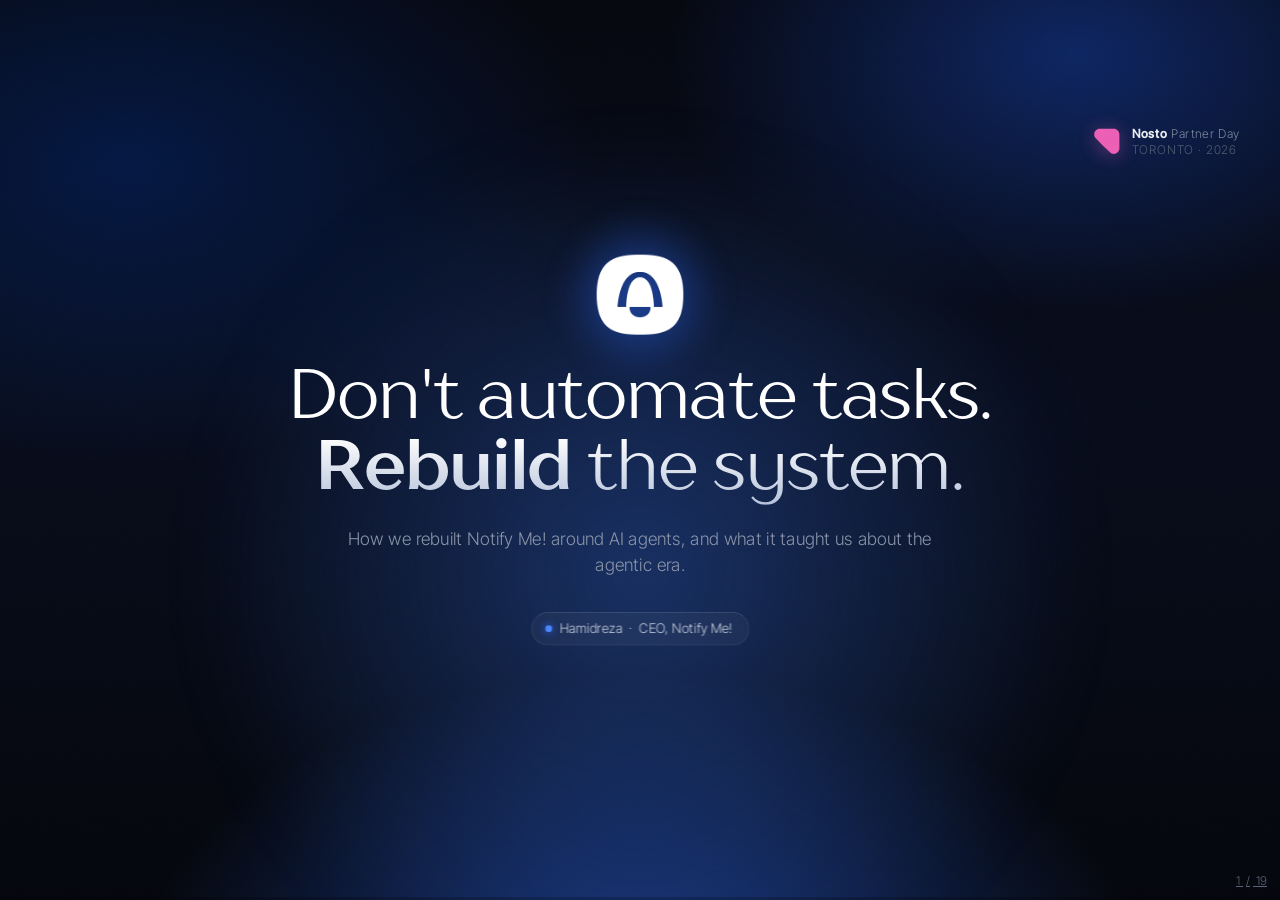
==== commit 359ff1cc: "Trim slide copy, size up labels, and remove the bento variant - Remove the duplicate wide-layout pro" ====
--- a/index.html
+++ b/index.html
@@ -8,7 +8,7 @@
 <link rel="stylesheet" href="vendor/reveal.css">
 <link rel="stylesheet" href="css/theme.css?v=7">
 <link rel="stylesheet" href="css/walkthrough.css?v=21">
-<link rel="stylesheet" href="css/bento.css?v=hue10">
+<link rel="stylesheet" href="css/bento.css?v=hue11">
 </head>
 <body>
 <div class="bg-aurora"></div>
@@ -94,7 +94,7 @@
 .spd-cap{ position:absolute; top:300px; left:0; right:0; z-index:3; text-align:center;
   font-family:var(--font-display); font-weight:400; font-size:25px; color:#fff; letter-spacing:-.01em; }
 .spd-tag{ position:absolute; top:340px; left:0; right:0; z-index:3; text-align:center;
-  font-family:var(--font-mono); font-weight:500; font-size:13px; letter-spacing:.22em;
+  font-family:var(--font-mono); font-weight:500; font-size:15px; letter-spacing:.22em;
   text-transform:uppercase; color:var(--lab); }
 
 /* ---- the run ---- */
@@ -514,37 +514,37 @@
           <div class="wf-node is-trigger" style="--x:95px; --y:140px">
             <span class="wf-box" style="--d:1.95s; --f:2.95s"><svg viewBox="0 0 24 24" fill="none" stroke="currentColor" stroke-width="1.7" stroke-linecap="round" stroke-linejoin="round"><circle cx="12" cy="12" r="8.5"/><path d="M12 7.2V12l3.2 1.9"/></svg></span>
             <span class="wf-ck" style="--dc:3.25s"><svg viewBox="0 0 24 24" fill="none" stroke="currentColor" stroke-width="3.4" stroke-linecap="round" stroke-linejoin="round"><path d="M4.5 12.5 9.5 17.5 19.5 6.5"/></svg></span>
-            <span class="wf-lb" style="--d:2.07s">Schedule<i>Every Monday</i></span>
+            <span class="wf-lb" style="--d:2.07s">Schedule</span>
           </div>
           <!-- Canny -->
           <div class="wf-node" style="--x:345px; --y:66px">
             <span class="wf-box" style="--d:2.04s; --f:3.55s"><img src="img/logo-canny.png" alt="Canny"></span>
             <span class="wf-ck" style="--dc:3.85s"><svg viewBox="0 0 24 24" fill="none" stroke="currentColor" stroke-width="3.4" stroke-linecap="round" stroke-linejoin="round"><path d="M4.5 12.5 9.5 17.5 19.5 6.5"/></svg></span>
-            <span class="wf-lb" style="--d:2.16s">Canny<i>Feature requests</i></span>
+            <span class="wf-lb" style="--d:2.16s">Canny</span>
           </div>
           <!-- Intercom -->
           <div class="wf-node" style="--x:345px; --y:214px">
             <span class="wf-box" style="--d:2.13s; --f:3.55s"><img src="img/logo-intercom.svg" alt="Intercom"></span>
             <span class="wf-ck" style="--dc:3.85s"><svg viewBox="0 0 24 24" fill="none" stroke="currentColor" stroke-width="3.4" stroke-linecap="round" stroke-linejoin="round"><path d="M4.5 12.5 9.5 17.5 19.5 6.5"/></svg></span>
-            <span class="wf-lb" style="--d:2.25s">Intercom<i>Conversations</i></span>
+            <span class="wf-lb" style="--d:2.25s">Intercom</span>
           </div>
           <!-- Merge -->
           <div class="wf-node" style="--x:605px; --y:140px">
             <span class="wf-box" style="--d:2.22s; --f:4.15s"><svg viewBox="0 0 24 24" fill="none" stroke="currentColor" stroke-width="1.7" stroke-linecap="round" stroke-linejoin="round"><path d="M3.5 6.5h4c1 0 2 .5 2.6 1.3L13.5 12"/><path d="M3.5 17.5h4c1 0 2-.5 2.6-1.3L13.5 12"/><path d="M13.5 12h6.6"/><path d="M17.6 9.1 20.5 12l-2.9 2.9"/></svg></span>
             <span class="wf-ck" style="--dc:4.45s"><svg viewBox="0 0 24 24" fill="none" stroke="currentColor" stroke-width="3.4" stroke-linecap="round" stroke-linejoin="round"><path d="M4.5 12.5 9.5 17.5 19.5 6.5"/></svg></span>
-            <span class="wf-lb" style="--d:2.34s">Merge<i>Combine sources</i></span>
+            <span class="wf-lb" style="--d:2.34s">Merge</span>
           </div>
           <!-- OpenAI: the green node the ChatGPT card feeds -->
           <div class="wf-node is-ai" style="--x:855px; --y:140px">
             <span class="wf-box" style="--d:2.31s; --f:4.75s"><svg viewBox="0 0 24 24" fill="currentColor"><path d="M22.2819 9.8211a5.9847 5.9847 0 0 0-.5157-4.9108 6.0462 6.0462 0 0 0-6.5098-2.9A6.0651 6.0651 0 0 0 4.9807 4.1818a5.9847 5.9847 0 0 0-3.9977 2.9 6.0462 6.0462 0 0 0 .7427 7.0966 5.98 5.98 0 0 0 .511 4.9107 6.051 6.051 0 0 0 6.5146 2.9001A5.9847 5.9847 0 0 0 13.2599 24a6.0557 6.0557 0 0 0 5.7718-4.2058 5.9894 5.9894 0 0 0 3.9977-2.9001 6.0557 6.0557 0 0 0-.7475-7.0729zm-9.022 12.6081a4.4755 4.4755 0 0 1-2.8764-1.0408l.1419-.0804 4.7783-2.7582a.7948.7948 0 0 0 .3927-.6813v-6.7369l2.02 1.1686a.071.071 0 0 1 .038.052v5.5826a4.504 4.504 0 0 1-4.4945 4.4944zm-9.6607-4.1254a4.4708 4.4708 0 0 1-.5346-3.0137l.142.0852 4.783 2.7582a.7712.7712 0 0 0 .7806 0l5.8428-3.3685v2.3324a.0804.0804 0 0 1-.0332.0615L9.74 19.9502a4.4992 4.4992 0 0 1-6.1408-1.6464zM2.3408 7.8956a4.485 4.485 0 0 1 2.3655-1.9728V11.6a.7664.7664 0 0 0 .3879.6765l5.8144 3.3543-2.0201 1.1685a.0757.0757 0 0 1-.071 0l-4.8303-2.7865A4.504 4.504 0 0 1 2.3408 7.872zm16.5963 3.8558L13.1038 8.364 15.1192 7.2a.0757.0757 0 0 1 .071 0l4.8303 2.7913a4.4944 4.4944 0 0 1-.6765 8.1042v-5.6772a.79.79 0 0 0-.407-.667zm2.0107-3.0231l-.142-.0852-4.7735-2.7818a.7759.7759 0 0 0-.7854 0L9.409 9.2297V6.8974a.0662.0662 0 0 1 .0284-.0615l4.8303-2.7866a4.4992 4.4992 0 0 1 6.6802 4.66zM8.3065 12.863l-2.02-1.1638a.0804.0804 0 0 1-.038-.0567V6.0742a4.4992 4.4992 0 0 1 7.3757-3.4537l-.142.0805L8.704 5.459a.7948.7948 0 0 0-.3927.6813zm1.0976-2.3654l2.602-1.4998 2.6069 1.4998v2.9994l-2.5974 1.4997-2.6067-1.4997z"/></svg></span>
             <span class="wf-ck" style="--dc:5.45s"><svg viewBox="0 0 24 24" fill="none" stroke="currentColor" stroke-width="3.4" stroke-linecap="round" stroke-linejoin="round"><path d="M4.5 12.5 9.5 17.5 19.5 6.5"/></svg></span>
-            <span class="wf-lb" style="--d:2.43s">OpenAI<i>Summarize the themes</i></span>
+            <span class="wf-lb" style="--d:2.43s">OpenAI</span>
           </div>
           <!-- Slack -->
           <div class="wf-node" style="--x:1120px; --y:140px">
             <span class="wf-box" style="--d:2.40s; --f:6.05s"><img src="img/logo-slack.svg" alt="Slack"></span>
             <span class="wf-ck" style="--dc:6.35s"><svg viewBox="0 0 24 24" fill="none" stroke="currentColor" stroke-width="3.4" stroke-linecap="round" stroke-linejoin="round"><path d="M4.5 12.5 9.5 17.5 19.5 6.5"/></svg></span>
-            <span class="wf-lb" style="--d:2.52s">Slack<i>Post the digest</i></span>
+            <span class="wf-lb" style="--d:2.52s">Slack</span>
           </div>
         </div>
       </div>
@@ -571,7 +571,7 @@
    business lines (theme.md) and would misread as those here. 38/21/20/13/8 sums to exactly 100,
    so the ring closes with no rounding fudge. */
 .rg-org{ width:540px; flex:none; padding-top:4px; }
-.rg-org-h{ font-family:var(--font-mono); font-weight:500; font-size:11.5px; letter-spacing:.18em;
+.rg-org-h{ font-family:var(--font-mono); font-weight:500; font-size:13px; letter-spacing:.18em;
   text-transform:uppercase; color:var(--g3); }
 .rg-donut{ display:flex; align-items:center; gap:38px; margin-top:26px; }
 .rg-ring{ position:relative; width:200px; height:200px; flex:none; }
@@ -606,7 +606,7 @@
 .rg-wire .wc{ stroke:var(--coral); opacity:.85; filter:drop-shadow(0 0 5px var(--coral)); }
 .rg-wire .wp{ stroke:var(--purple); opacity:.85; filter:drop-shadow(0 0 5px var(--purple)); }
 
-.rg-cap{ position:absolute; font-family:var(--font-mono); font-weight:500; font-size:11.5px;
+.rg-cap{ position:absolute; font-family:var(--font-mono); font-weight:500; font-size:13.5px;
   letter-spacing:.16em; text-transform:uppercase; color:var(--g3); white-space:nowrap; }
 
 /* stage 1 - the single team that owned all four products */
@@ -1057,7 +1057,7 @@
 .pl-slide{ --pl-dot:5.6px; }
 .pl-wrap{ width:100%; max-width:1640px; margin-top:58px; display:flex; flex-direction:column;
   gap:118px; }
-.pl-tag{ display:flex; align-items:center; gap:12px; font-family:var(--font-mono); font-size:13px;
+.pl-tag{ display:flex; align-items:center; gap:12px; font-family:var(--font-mono); font-size:15px;
   font-weight:500; letter-spacing:.24em; text-transform:uppercase; color:var(--g3);
   margin:0 0 28px 132px; }
 .pl-tag .tk{ width:22px; height:1px; background:currentColor; opacity:.7; }
@@ -1112,7 +1112,7 @@
   border:1px solid rgba(238,68,46,.5);
   transition:background .35s ease, box-shadow .35s ease, transform .3s ease,
              border-color .35s ease; }
-.pl-lb{ margin-top:22px; font-family:var(--font-body); font-weight:300; font-size:15px;
+.pl-lb{ margin-top:22px; font-family:var(--font-body); font-weight:300; font-size:17px;
   line-height:1.35; color:var(--g3); text-align:center; transition:color .35s ease; }
 /* reached: the ring fills red. still red, because it is still a wait */
 .pl-step.is-done .pl-dot{ border-color:transparent;
@@ -1483,7 +1483,6 @@
         <svg viewBox="0 0 24 24"><path d="M14 3H7a2 2 0 0 0-2 2v14a2 2 0 0 0 2 2h10a2 2 0 0 0 2-2V8z"/><path d="M14 3v5h5"/><path d="M12 11v6M9 14h6"/></svg>
         Feature request
       </span>
-      <span class="s">One input, any size</span>
     </div>
 
     <!-- one human, watching every bot -->
@@ -1510,7 +1509,6 @@
         <svg viewBox="0 0 24 24"><path d="M20.5 3.5c-4 .3-7 2-9.2 4.8L9.4 11 13 14.6l2.7-1.9c2.8-2.2 4.5-5.2 4.8-9.2z"/><path d="M9.4 11 6 10.2 3.5 13l3.1 1.2M13 14.6l.8 3.4L11 20.5l-1.2-3.1"/><path d="M5.6 18.4 3.5 20.5"/></svg>
         Feature shipped
       </span>
-      <span class="s">Live on the product</span>
     </div>
 
     <span class="fx2-cap">Agents collaborate and improve each other&rsquo;s work</span>
@@ -2278,14 +2276,14 @@
 .bl-num{ display:block; font-family:var(--font-display); font-weight:700; font-size:19px;
   line-height:1; color:var(--ac); }
 .bl-lab{ display:block; margin-top:11px; font-family:var(--font-mono); font-weight:500;
-  font-size:12.5px; letter-spacing:.16em; text-transform:uppercase; color:var(--g1); }
+  font-size:14px; letter-spacing:.16em; text-transform:uppercase; color:var(--g1); }
 
 /* One 4-column grid shared by every act. Rows carry 2-3 cells and leave the right columns as
    breathing room, all landing on the same grid. The cells are deliberately NOT boxed: bare type
    on the grid reads as margin, where a glass tile would read as a half-empty container. */
 .bl-cells{ display:grid; grid-template-columns:repeat(4,1fr); gap:30px; align-items:stretch; }
 .bl-t{ display:flex; flex-direction:column; }
-.bl-tl{ font-family:var(--font-mono); font-weight:500; font-size:12px; letter-spacing:.15em;
+.bl-tl{ font-family:var(--font-mono); font-weight:500; font-size:15px; letter-spacing:.15em;
   text-transform:uppercase; color:var(--g2); }
 /* The after-value is the headline; the before-value is context. Type scale carries the delta,
    but the context bits (before-value, arrow, "to", unit, multiplier) are sized up and lifted to
@@ -2302,7 +2300,7 @@
 /* the multiplier is the unit on "10", so it stays attached to it */
 .bl-v .x{ font-size:.66em; font-weight:300; color:var(--g2); }
 .bl-m{ margin-top:auto; padding-top:15px; font-family:var(--font-mono); font-weight:500;
-  font-size:12.5px; color:var(--ac); }
+  font-size:15px; color:var(--ac); }
 
 /* The numbers reveal one by one in reading order (row by row, left to right), quick (~1s total). */
 @keyframes blSeq{ from{ opacity:0; transform:translateY(10px); } to{ opacity:1; transform:none; } }
@@ -2334,7 +2332,7 @@
         </div>
         <div class="bl-t">
           <span class="bl-tl">Releases</span>
-          <div class="bl-v"><span class="was">4.7</span><i class="ar">&rarr;</i>9.5</div>
+          <div class="bl-v"><span class="was">1.6</span><i class="ar">&rarr;</i>3.2</div>
           <span class="bl-m">per day</span>
         </div>
         <div class="bl-t">
@@ -2440,13 +2438,16 @@
     transform:translateY(-192px); }
   @keyframes cxSpin{ to{ transform:rotate(360deg); } }
   /* the mint Knowledge spark at the core - what actually compounds */
+  /* The spark + label are ONE unit: the block stacks them, and translate(-50%,-50%) centres the
+     whole stack on the ring's centre, so the pair reads as a single centred mark (spark just above
+     centre, label just below) rather than the spark pinned dead-centre with the label dropped off. */
   .cx-core{ position:absolute; left:50%; top:50%; transform:translate(-50%,-50%); text-align:center; }
-  .cx-core .cbloom{ position:absolute; left:50%; top:30px; width:150px; height:150px; transform:translate(-50%,-50%);
+  .cx-core .cbloom{ position:absolute; left:50%; top:33px; width:150px; height:150px; transform:translate(-50%,-50%);
     border-radius:50%; filter:blur(30px); background:radial-gradient(circle, rgba(95,208,166,.34), transparent 60%); }
-  .cx-core .spark{ position:relative; display:block;
+  .cx-core .spark{ position:relative; display:block; margin:0 auto;
     filter:drop-shadow(0 0 10px rgba(95,208,166,.85)) drop-shadow(0 0 30px rgba(95,208,166,.4)); }
   .cx-core .spark path{ fill:#EAFFF6; }
-  .cx-core .cl{ position:relative; display:block; margin-top:26px; font-family:var(--font-mono);
+  .cx-core .cl{ position:relative; display:block; margin-top:14px; font-family:var(--font-mono);
     font-size:12px; font-weight:500; letter-spacing:.34em; text-transform:uppercase; color:#bff0dc;
     text-shadow:0 0 10px rgba(95,208,166,.5); }
 
@@ -2464,9 +2465,6 @@
     background:linear-gradient(90deg, transparent, var(--ac)); transform:scaleX(var(--rs,0)); transform-origin:right; }
   .cx-lab{ font-family:var(--font-body); font-size:15px; letter-spacing:.2em; text-transform:uppercase; color:var(--g1); }
 
-  .cx-pay{ position:absolute; left:96px; bottom:120px; z-index:6; font-family:var(--font-body); font-weight:300;
-    font-size:27px; color:var(--g2); opacity:0; }
-  .cx-pay b{ color:#fff; }
 
   /* QA / reduced-motion: the driver paints the final frame; pin the looping comet to a fixed angle */
   .qa .cx-orbit{ animation:none !important; transform:rotate(-42deg) !important; }
@@ -2512,7 +2510,6 @@
     </div>
   </div>
 
-  <p class="cx-pay">The workflow is easy to copy. <b>What it&rsquo;s learned isn&rsquo;t.</b></p>
   <div class="foot"><img src="img/lockup-white.png" alt=""><span class="sep"></span><span class="pg">Part 04</span></div>
 </section>
 <script>
@@ -2521,7 +2518,7 @@
   var slide=document.querySelector('.reveal .slides .cx-slide'); if(!slide) return;
   var field=slide.querySelector('.cx-field'), ring=slide.querySelector('.cx-ring'),
       band=slide.querySelector('.cx-band'),
-      pay=slide.querySelector('.cx-pay'), nSk=slide.querySelector('.cx-nsk'), nAg=slide.querySelector('.cx-nag'),
+      nSk=slide.querySelector('.cx-nsk'), nAg=slide.querySelector('.cx-nag'),
       rules=slide.querySelectorAll('.cx-rule');
   var FICON='<svg class="cx-fi" viewBox="0 0 24 24" fill="none" stroke="currentColor" stroke-width="1.9" stroke-linecap="round" stroke-linejoin="round" aria-hidden="true"><path d="M14 3H7a2 2 0 0 0-2 2v14a2 2 0 0 0 2 2h10a2 2 0 0 0 2-2V8z"/><path d="M14 3v5h5"/></svg>';
   // wide name pools + a per-type running index => neighbours never repeat a filename
@@ -2560,7 +2557,7 @@
 
   function paint(p,tms){
     p=clamp(p,0,1);
-    var gScale=1.10-.70*smooth(p);                         // 1.10 -> 0.40 as the field multiplies
+    var gScale=1.15-.53*smooth(p);                         // 1.15 -> 0.62 as the field multiplies
     for(var i=0;i<cards.length;i++){ var c=cards[i];
       var ap=(p-c.t)/.07, e=smooth(ap);
       if(ap<=0){ c.el.style.opacity='0'; continue; }
@@ -2575,7 +2572,6 @@
     band.style.setProperty('--bs',(.34+.66*re).toFixed(3));
     var ez=p*p; nSk.textContent=Math.round(ez*120); nAg.textContent=Math.round(ez*28);
     rules.forEach(function(r){ r.style.setProperty('--rs',clamp(p*1.4,0,1)); });
-    pay.style.opacity=clamp((p-.85)/.12,0,1);
   }
 
   // computed at call time, NOT parse time: deck.js adds the `qa` class after this inline script parses
@@ -3193,283 +3189,6 @@
   <div class="foot"><img src="img/lockup-white.png" alt=""></div>
 </section>
 
-<!-- ===== DUPLICATE of the product bento with a NEW card layout (title top / logo bottom-left / animation right + enlarged; Hueshi +30% width). Only the .nm-bento--wide class differs from the slide above. ===== -->
-<section class="slide">
-  <p class="eyebrow">Five core products · one platform</p>
-  <h3 style="font-size:40px; margin-bottom:22px">Together, they capture revenue that would <b>otherwise be lost.</b></h3>
-  <div class="bento-fit">
-    <div class="nm-bento nm-bento--drift nm-bento--wide" role="list" aria-label="The four ways Notify Me! recovers lost sales">
-
-      <!-- 1 · Back in Stock — flagship, wide top-left -->
-      <div role="listitem" class="nm-bento__cell nm-bento__cell--bis" aria-label="Back in Stock">
-        <div class="nm-bento__head">
-          <h3 class="nm-bento__title">Never lose a sale to &ldquo;Sold&nbsp;out&rdquo; again</h3>
-          <img class="nm-bento__logo" src="img/back-in-stock-logo.svg" width="288" height="86" alt="Notify Me! Back in Stock">
-        </div>
-        <div class="nm-bento__stage nm-shop" aria-hidden="true">
-          <div class="nm-shop__frame">
-            <div class="nm-shop__pdp">
-              <span class="nm-shop__brand">Maison&nbsp;Stella</span>
-              <span class="nm-shop__photo"><img src="img/maison-stella-suzie.webp" alt="" width="540" height="810"></span>
-              <span class="nm-shop__row">
-                <span class="nm-shop__name">Suzie Knit Top</span>
-                <span class="nm-shop__price">$128.00</span>
-              </span>
-              <span class="nm-shop__soldout">Sold out</span>
-              <span class="nm-shop__notify">Notify me when available</span>
-              <div class="nm-shop__scrim"></div>
-              <div class="nm-shop__modal">
-                <span class="nm-shop__modal-close" aria-hidden="true"><svg viewBox="0 0 16 16" fill="none"><path d="M4 4l8 8M12 4l-8 8" stroke="currentColor" stroke-width="1.6" stroke-linecap="round"/></svg></span>
-                <span class="nm-shop__modal-h">Get notified when it&rsquo;s back</span>
-                <span class="nm-shop__field">lily@studio.com</span>
-                <span class="nm-shop__field">+1 (555) 240-1180</span>
-                <div class="nm-shop__chips">
-                  <span class="nm-shop__chip is-on">Email</span>
-                  <span class="nm-shop__chip is-on">SMS</span>
-                  <span class="nm-shop__chip">Push</span>
-                  <span class="nm-shop__chip">WhatsApp</span>
-                </div>
-                <span class="nm-shop__submit">Notify me</span>
-              </div>
-            </div>
-            <div class="nm-shop__lock">
-              <span class="nm-shop__lock-clock">
-                <span class="nm-shop__lock-time">9:41</span>
-                <span class="nm-shop__lock-date">Tuesday, April 18</span>
-              </span>
-              <div class="nm-shop__notif">
-                <span class="nm-shop__notif-ico"><img src="img/notifylogo.svg" alt="" width="36" height="34"></span>
-                <span class="nm-shop__notif-body">
-                  <span class="nm-shop__notif-top"><span class="nm-shop__notif-app">Notify Me!</span><span class="nm-shop__notif-time">now</span></span>
-                  <span class="nm-shop__notif-text">Suzie Knit Top is back in stock. Shop now &rarr;</span>
-                </span>
-              </div>
-            </div>
-            <div class="nm-shop__done">
-              <span class="nm-shop__done-check"><svg viewBox="0 0 24 24" fill="none" aria-hidden="true"><path d="M5 12.5l4.2 4.2L19 7" stroke="#fff" stroke-width="2.2" stroke-linecap="round" stroke-linejoin="round"/></svg></span>
-              <span class="nm-shop__done-h">Order placed!</span>
-              <span class="nm-shop__done-sub">Suzie Knit Top is on its way.</span>
-            </div>
-          </div>
-        </div>
-      </div>
-
-      <!-- 2 · Preorder — narrow top-right -->
-      <div role="listitem" class="nm-bento__cell nm-bento__cell--pre fragment" aria-label="Preorder">
-        <div class="nm-bento__head">
-          <h3 class="nm-bento__title">Keep selling while you wait on stock</h3>
-          <img class="nm-bento__logo" src="img/preorder-logo.svg" width="232" height="86" alt="Notify Me! Preorder">
-        </div>
-        <div class="nm-bento__stage nm-preshop" aria-hidden="true">
-          <div class="nm-preshop__frame">
-            <div class="nm-preshop__pdp">
-              <span class="nm-preshop__brand">Lune&nbsp;Atelier</span>
-              <span class="nm-preshop__photo"><img src="img/roller-rabbit-product.webp" alt="" width="600" height="917"></span>
-              <span class="nm-preshop__row">
-                <span class="nm-preshop__name">Bloom Print Dress</span>
-                <span class="nm-preshop__price">$168.00</span>
-              </span>
-              <span class="nm-preshop__ship">
-                <span class="nm-preshop__ship-ico"><svg viewBox="0 0 24 24" fill="none" aria-hidden="true"><path d="M12 3l8 4v10l-8 4-8-4V7l8-4z" stroke="currentColor" stroke-width="1.6" stroke-linejoin="round"/><path d="M4 7l8 4 8-4M12 11v9" stroke="currentColor" stroke-width="1.6" stroke-linejoin="round"/></svg></span>
-                <span class="nm-preshop__ship-body">
-                  <span class="nm-preshop__ship-main">Ships by Apr 18</span>
-                  <span class="nm-preshop__ship-sub">50% deposit today</span>
-                </span>
-              </span>
-              <span class="nm-preshop__btn">Pre-order</span>
-            </div>
-            <div class="nm-preshop__checkout">
-              <span class="nm-preshop__co-h">Checkout</span>
-              <div class="nm-preshop__inv">
-                <span class="nm-preshop__inv-row">
-                  <span class="nm-preshop__inv-label">Bloom Print Dress</span>
-                  <span class="nm-preshop__inv-val">$168.00</span>
-                </span>
-                <span class="nm-preshop__inv-row nm-preshop__inv-row--due">
-                  <span class="nm-preshop__inv-label">50% deposit<span class="nm-preshop__inv-tag">Due today</span></span>
-                  <span class="nm-preshop__inv-val">$84.00</span>
-                </span>
-              </div>
-              <span class="nm-preshop__card">
-                <span class="nm-preshop__card-mc" aria-hidden="true"><i></i><i></i></span>
-                <span class="nm-preshop__card-txt">Mastercard &middot;&middot;&middot;&middot; 4242</span>
-                <span class="nm-preshop__card-tag">Saved</span>
-              </span>
-              <span class="nm-preshop__pay">Place preorder</span>
-            </div>
-            <div class="nm-preshop__done">
-              <span class="nm-preshop__done-check"><svg viewBox="0 0 24 24" fill="none" aria-hidden="true"><path d="M5 12.5l4.2 4.2L19 7" stroke="#fff" stroke-width="2.2" stroke-linecap="round" stroke-linejoin="round"/></svg></span>
-              <span class="nm-preshop__done-h">Preorder confirmed</span>
-              <span class="nm-preshop__done-sub">Arrives by Apr 18</span>
-            </div>
-          </div>
-        </div>
-      </div>
-
-      <!-- 3 · Low Stock — narrow bottom-left -->
-      <div role="listitem" class="nm-bento__cell nm-bento__cell--low fragment" aria-label="Low Stock">
-        <div class="nm-bento__head">
-          <h3 class="nm-bento__title">A little urgency goes a long way</h3>
-          <img class="nm-bento__logo" src="img/low-stock-logo.svg" width="229" height="89" alt="Notify Me! Low Stock">
-        </div>
-        <div class="nm-bento__stage nm-lowshop" aria-hidden="true">
-          <div class="nm-lowshop__frame">
-            <div class="nm-lowshop__pdp">
-              <img class="nm-lowshop__brand" src="img/atari.svg" alt="Atari" width="68" height="16">
-              <span class="nm-lowshop__photo"><img src="img/atari-product.webp" alt="" width="900" height="1200"></span>
-              <span class="nm-lowshop__row">
-                <span class="nm-lowshop__name">Atari 2600+ Console</span>
-                <span class="nm-lowshop__price">$129.99</span>
-              </span>
-              <span class="nm-lowshop__stock">
-                <i class="nm-lowshop__dot" aria-hidden="true"></i> Only 3 left in stock
-              </span>
-              <span class="nm-lowshop__cart">Add to cart</span>
-            </div>
-          </div>
-        </div>
-      </div>
-
-      <!-- 4 · Wishlist — wide bottom-right -->
-      <div role="listitem" class="nm-bento__cell nm-bento__cell--wish fragment" aria-label="Wishlist">
-        <div class="nm-bento__head">
-          <h3 class="nm-bento__title">Let shoppers save now, buy later</h3>
-          <img class="nm-bento__logo" src="img/wishlist-logo.svg" width="212" height="89" alt="Notify Me! Wishlist">
-        </div>
-        <div class="nm-bento__stage nm-wishshop" aria-hidden="true">
-          <div class="nm-wishshop__frame">
-            <div class="nm-wishshop__pdp">
-              <span class="nm-wishshop__brand">Stanley</span>
-              <span class="nm-wishshop__photo"><img src="img/stanley-product.webp" alt="" width="900" height="1200"></span>
-              <span class="nm-wishshop__row">
-                <span class="nm-wishshop__name">Classic Legendary Bottle</span>
-                <span class="nm-wishshop__price">$50.00</span>
-              </span>
-              <span class="nm-wishshop__cart">Add to cart</span>
-              <span class="nm-wishshop__wish">
-                <span class="nm-wishshop__heart" aria-hidden="true">
-                  <svg viewBox="0 0 24 24" aria-hidden="true"><path d="M12 21.35l-1.45-1.32C5.4 15.36 2 12.28 2 8.5 2 5.42 4.42 3 7.5 3c1.74 0 3.41.81 4.5 2.09C13.09 3.81 14.76 3 16.5 3 19.58 3 22 5.42 22 8.5c0 3.78-3.4 6.86-8.55 11.54L12 21.35z"/></svg>
-                </span>
-                <span class="nm-wishshop__wish-txt">Add to wishlist</span>
-              </span>
-            </div>
-            <div class="nm-wishshop__email">
-              <div class="nm-wishshop__mail-head">
-                <span class="nm-wishshop__mail-field"><span class="nm-wishshop__mail-k">From</span><span class="nm-wishshop__mail-v">Stanley 1913</span></span>
-                <span class="nm-wishshop__mail-field"><span class="nm-wishshop__mail-k">To</span><span class="nm-wishshop__mail-v">you@email.com</span></span>
-                <span class="nm-wishshop__mail-field"><span class="nm-wishshop__mail-k">Subject</span><span class="nm-wishshop__mail-v nm-wishshop__mail-subj">Price drop on your wishlist</span></span>
-              </div>
-              <span class="nm-wishshop__mail-h">Your wishlisted item is on sale</span>
-              <span class="nm-wishshop__mail-prod">
-                <span class="nm-wishshop__mail-thumb"><img src="img/stanley-product.webp" alt="" width="900" height="1200"></span>
-                <span class="nm-wishshop__mail-body">
-                  <span class="nm-wishshop__mail-name">Classic Legendary Bottle</span>
-                  <span class="nm-wishshop__mail-prices">
-                    <span class="nm-wishshop__was">$50.00</span>
-                    <span class="nm-wishshop__now">$40.00</span>
-                    <span class="nm-wishshop__sale">&minus;20%</span>
-                  </span>
-                </span>
-              </span>
-              <span class="nm-wishshop__buy">
-                <span class="nm-wishshop__buy-default">Buy it now</span>
-                <span class="nm-wishshop__buy-placed"><svg viewBox="0 0 24 24" fill="none" aria-hidden="true"><path d="M5 12.5l4.2 4.2L19 7" stroke="currentColor" stroke-width="2.4" stroke-linecap="round" stroke-linejoin="round"/></svg>Order placed!</span>
-              </span>
-            </div>
-          </div>
-        </div>
-      </div>
-
-      <!-- 5 · Hueshi — narrow full-height rail (right rail); in-app copilot chat -->
-      <div role="listitem" class="nm-bento__cell nm-bento__cell--hue fragment" aria-label="Hueshi — in-app AI copilot">
-        <div class="nm-bento__head">
-          <h3 class="nm-bento__title">Turn store data into decisions</h3>
-        </div>
-        <div class="nm-bento__stage nm-hue" aria-hidden="true">
-          <div class="nm-hue__frame">
-
-            <!-- Scene 1 · empty state (also the static / reduced-motion frame) -->
-            <div class="nm-hue__empty">
-              <div class="nm-hue__hero">
-                <span class="nm-hue__orb">
-                  <svg viewBox="0 0 24 24" aria-hidden="true"><path d="M12 2 L14 10 L22 12 L14 14 L12 22 L10 14 L2 12 L10 10 Z"/></svg>
-                </span>
-                <span class="nm-hue__eyebrow">Hueshi <i>·</i> Beta</span>
-                <span class="nm-hue__hi">Analyze, set up,<br>and take action</span>
-                <span class="nm-hue__sub">Your Notify&nbsp;Me! copilot</span>
-              </div>
-              <div class="nm-hue__chips">
-                <span class="nm-hue__chip">What should I restock first? <i>&rarr;</i></span>
-                <span class="nm-hue__chip">Where am I losing sales? <i>&rarr;</i></span>
-              </div>
-              <div class="nm-hue__composer">
-                <span class="nm-hue__composer-txt">Ask about your store&hellip;</span>
-                <span class="nm-hue__send">
-                  <svg viewBox="0 0 24 24" aria-hidden="true"><path d="M12 2 L14 10 L22 12 L14 14 L12 22 L10 14 L2 12 L10 10 Z"/></svg>
-                </span>
-              </div>
-            </div>
-
-            <!-- Scene 2 · conversation (reveals progressively) -->
-            <div class="nm-hue__chat">
-              <div class="nm-hue__bar">
-                <span class="nm-hue__bar-orb">
-                  <svg viewBox="0 0 24 24" aria-hidden="true"><path d="M12 2 L14 10 L22 12 L14 14 L12 22 L10 14 L2 12 L10 10 Z"/></svg>
-                </span>
-                <span class="nm-hue__bar-name">Ask Hueshi</span>
-                <span class="nm-hue__bar-beta">BETA</span>
-                <span class="nm-hue__bar-role">copilot</span>
-              </div>
-
-              <div class="nm-hue__thread">
-                <span class="nm-hue__q">Which products should I restock first?</span>
-
-                <div class="nm-hue__a">
-                  <span class="nm-hue__typing" aria-hidden="true"><i></i><i></i><i></i></span>
-
-                  <span class="nm-hue__ans">Three SKUs drive <b>61%</b> of your back-in-stock demand this month.</span>
-
-                  <span class="nm-hue__cite">
-                    <svg viewBox="0 0 24 24" fill="none" aria-hidden="true"><path d="M6 3h8l4 4v14H6z" stroke="currentColor" stroke-width="1.6" stroke-linejoin="round"/><path d="M14 3v4h4M9 13h6M9 17h6" stroke="currentColor" stroke-width="1.6" stroke-linecap="round"/></svg>
-                    Based on Restock demand
-                  </span>
-
-                  <div class="nm-hue__chart" aria-hidden="true">
-                    <span class="nm-hue__col nm-hue__col--hot" style="--h:100%; --d:0ms"><i></i></span>
-                    <span class="nm-hue__col nm-hue__col--hot" style="--h:86%; --d:70ms"><i></i></span>
-                    <span class="nm-hue__col nm-hue__col--hot" style="--h:72%; --d:140ms"><i></i></span>
-                    <span class="nm-hue__col" style="--h:41%; --d:210ms"><i></i></span>
-                    <span class="nm-hue__col" style="--h:27%; --d:280ms"><i></i></span>
-                  </div>
-                  <span class="nm-hue__chart-cap">Top 3 SKUs &middot; 61% of unmet demand</span>
-
-                  <div class="nm-hue__rec">
-                    <div class="nm-hue__rec-face">
-                      <span class="nm-hue__rec-body">
-                        <span class="nm-hue__rec-h">Restock these 3 first</span>
-                        <span class="nm-hue__rec-sub">Recovers ~$18k in lost sales</span>
-                      </span>
-                      <span class="nm-hue__rec-cta">Apply</span>
-                    </div>
-                    <div class="nm-hue__rec-done">
-                      <span class="nm-hue__rec-check"><svg viewBox="0 0 24 24" fill="none" aria-hidden="true"><path d="M5 12.5l4.2 4.2L19 7" stroke="#fff" stroke-width="2.4" stroke-linecap="round" stroke-linejoin="round"/></svg></span>
-                      <span class="nm-hue__rec-donetxt">Applied</span>
-                      <span class="nm-hue__rec-undo">Undo</span>
-                    </div>
-                  </div>
-                </div>
-              </div>
-            </div>
-
-          </div>
-        </div>
-      </div>
-
-    </div>
-  </div>
-  <div class="foot"><img src="img/lockup-white.png" alt=""></div>
-</section>
-
 <!-- ================= 22 · CLOSE ================= -->
 <section class="slide center">
   <div class="hero-mark float" style="margin-bottom:40px"><span class="bloom"></span><img src="img/lockup-white.png" style="height:70px" alt="Notify Me!"></div>
--- a/css/bento.css
+++ b/css/bento.css
@@ -1060,45 +1060,3 @@
 @media (prefers-reduced-motion: no-preference){
   .reveal .nm-bento__cell--low.is-active .nm-lowshop__dot{ animation: nm-low-dot 1.8s ease-in-out infinite; }
 }
-
-/* ============================================================================
-   .nm-bento--wide — alternate card layout (the duplicate slide).
-   The four storefront cards go 2-column: title top-left + logo pinned to the
-   bottom-left on the left, the animation on the right, vertically centred and
-   enlarged so it reads from the back of the room. Hueshi keeps its own centred
-   chat layout and only gets ~30% more width (its panel grows mid-conversation).
-   ============================================================================ */
-.reveal .nm-bento--wide .nm-bento__cell:not(.nm-bento__cell--hue){
-  flex-direction:row;
-  align-items:stretch;
-  gap:34px;
-  min-height:36rem;   /* tall enough that the enlarged mockup clears the padding */
-}
-/* left text column: title stays at the top, logo drops to the bottom-left corner */
-.reveal .nm-bento--wide .nm-bento__cell:not(.nm-bento__cell--hue) .nm-bento__head{
-  flex-direction:column;
-  align-items:flex-start;
-  justify-content:space-between;
-  flex:0 0 33%;
-  min-width:0;
-  align-self:stretch;
-  gap:1.2rem;
-}
-.reveal .nm-bento--wide .nm-bento__cell:not(.nm-bento__cell--hue) .nm-bento__logo{
-  margin-top:auto;
-}
-/* right side: the animated mockup, vertically centred and enlarged */
-.reveal .nm-bento--wide .nm-bento__cell:not(.nm-bento__cell--hue) .nm-bento__stage{
-  flex:1 1 auto;
-  margin:0;
-  min-height:0;
-  align-self:stretch;
-  transform:scale(1.32);
-  transform-origin:center;
-}
-
-/* Hueshi: unchanged internal layout, ~30% wider (3 -> 4 of 16 cols). Neighbours
-   give back one column so the pinwheel stays gapless; standard padding kept. */
-.reveal .nm-bento--wide .nm-bento__cell--pre  { grid-column:8 / 13; }
-.reveal .nm-bento--wide .nm-bento__cell--wish { grid-column:6 / 13; }
-.reveal .nm-bento--wide .nm-bento__cell--hue  { grid-column:13 / 17; }
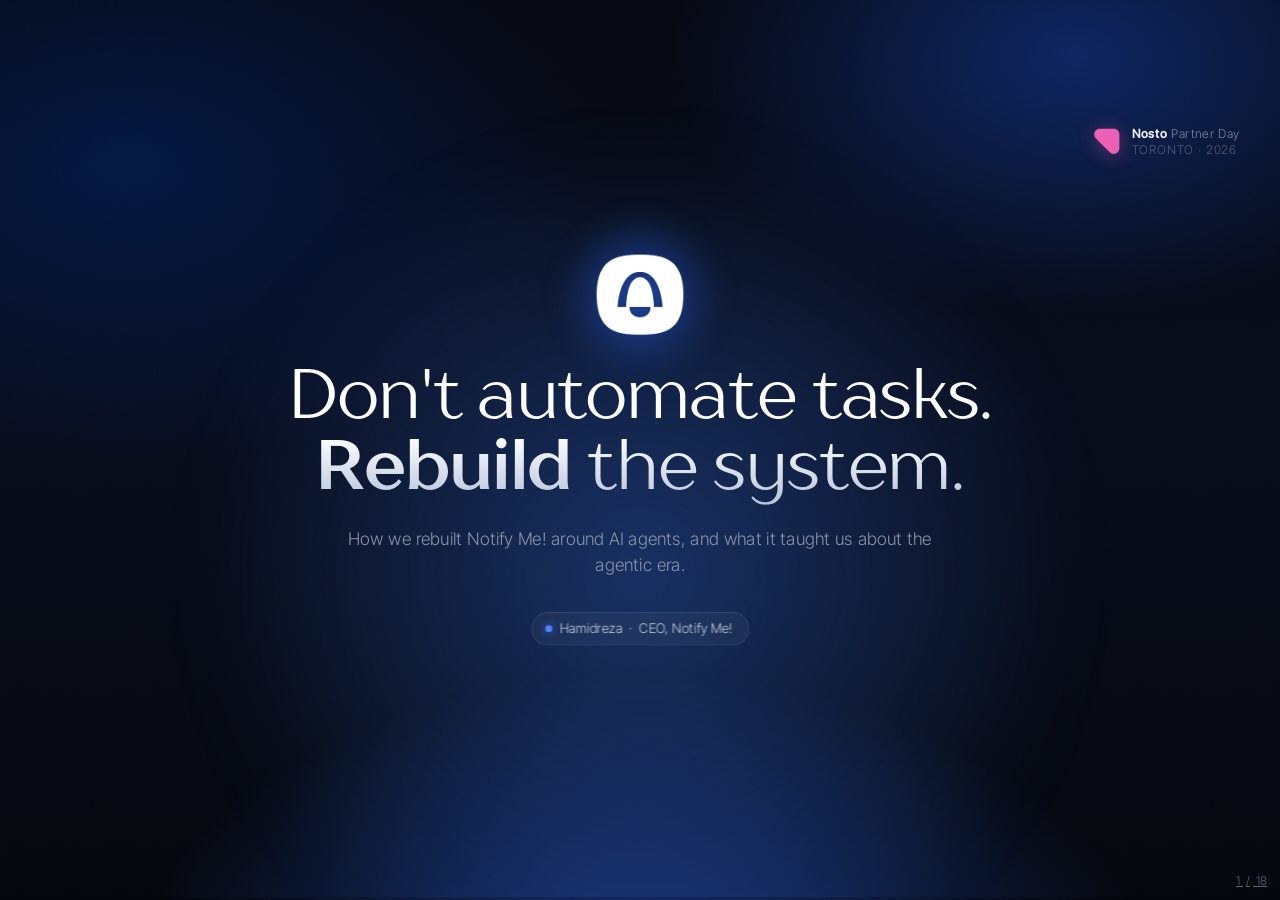
==== commit 8b0605a4: "Archive AI Week, add marketing dept and LinkedIn QR, trim results - Hide the AI Week slide via data-" ====
--- a/index.html
+++ b/index.html
@@ -264,6 +264,9 @@
 </section>
 
 <!-- ================= 09 · THE AI WEEK ================= -->
+<!-- ARCHIVED (2026-07-18, Sam's call): removed from the running deck via data-visibility="hidden"
+     on the <section> below. Kept in place so it's restorable — delete that attribute to bring it back. -->
+
 <style>
 /* --- AI Week (scoped) --- */
 .aiw-week{ margin-top:52px; }
@@ -419,7 +422,7 @@
   box-shadow:0 10px 26px rgba(0,0,0,.45), 0 0 22px rgba(16,163,127,.3) !important; }
 .qa .wf-ck{ animation:none !important; opacity:1 !important; transform:scale(1) !important; }
 </style>
-<section class="slide">
+<section class="slide" data-visibility="hidden">
   <p class="eyebrow">2025 &middot; the AI pivot</p>
   <h2 style="font-size:56px; max-width:1500px">First, we stopped <b>everything</b> for a week.</h2>
   <p class="lead" style="margin-top:16px; max-width:1180px">Normal work on hold. The whole company pointed at one thing.</p>
@@ -825,15 +828,40 @@
 .dg-flow{ position:absolute; top:98px; left:92px; width:9px; height:9px; margin:-4.5px 0 0 -4.5px;
   border-radius:50%; z-index:1; color:#eaf1ff; background:currentColor;
   filter:drop-shadow(0 0 5px currentColor);
-  animation:dgFlow 5s cubic-bezier(.45,.05,.55,.95) infinite; animation-delay:var(--dly,0s); }
-@keyframes dgFlow{
+  animation:dgFlowA 5s cubic-bezier(.45,.05,.55,.95) infinite; }
+/* Each dot rides its OWN track so the queue releases one at a time: all three still pile up behind
+   the human together (coral = friction), then f1 (front of queue) clears, then f2, then f3. A single
+   shared keyframe made them arrive AND leave together; the staggered exit is what reads as a queue. */
+.dg-flow.f2{ animation-name:dgFlowB; }
+.dg-flow.f3{ animation-name:dgFlowC; }
+@keyframes dgFlowA{
   0%   { left:92px;  opacity:0; color:#eaf1ff; }
   5%   { opacity:1; }
-  22%  { left:var(--qx); color:#eaf1ff; }             /* reaches the human, joins the queue */
-  34%  { color:#ff6a52; }                              /* the wait flushes it coral = friction */
-  58%  { left:var(--qx); color:#ff6a52; opacity:1; }   /* held at the bottleneck (a few seconds) */
-  82%  { left:330px; color:#ff8a76; opacity:1; }       /* clears past the human, out to the right */
-  92%  { opacity:0; }
+  20%  { left:var(--qx); color:#eaf1ff; }             /* reaches the human, joins the queue */
+  30%  { color:#ff6a52; }                              /* the wait flushes it coral = friction */
+  46%  { left:var(--qx); color:#ff6a52; opacity:1; }   /* held at the bottleneck */
+  58%  { left:330px; color:#ff8a76; opacity:1; }       /* front of queue clears first */
+  66%  { opacity:0; }
+  100% { left:330px; opacity:0; }
+}
+@keyframes dgFlowB{
+  0%   { left:92px;  opacity:0; color:#eaf1ff; }
+  6%   { opacity:1; }
+  24%  { left:var(--qx); color:#eaf1ff; }
+  34%  { color:#ff6a52; }
+  58%  { left:var(--qx); color:#ff6a52; opacity:1; }   /* held longer: waits its turn */
+  70%  { left:330px; color:#ff8a76; opacity:1; }       /* clears second */
+  78%  { opacity:0; }
+  100% { left:330px; opacity:0; }
+}
+@keyframes dgFlowC{
+  0%   { left:92px;  opacity:0; color:#eaf1ff; }
+  7%   { opacity:1; }
+  28%  { left:var(--qx); color:#eaf1ff; }
+  38%  { color:#ff6a52; }
+  70%  { left:var(--qx); color:#ff6a52; opacity:1; }   /* held longest: last in line */
+  82%  { left:330px; color:#ff8a76; opacity:1; }       /* clears third */
+  90%  { opacity:0; }
   100% { left:330px; opacity:0; }
 }
 
@@ -937,7 +965,7 @@
 
 /* ---------- QA/PDF: force the fragment cards visible and freeze every loop on a good frame ---------- */
 .qa .dg-card{ opacity:1 !important; transform:none !important; }
-.qa .dg-flow{ animation-delay:-2.7s; animation-play-state:paused; }   /* dots piled at the human = bottleneck */
+.qa .dg-flow{ animation-delay:-2s; animation-play-state:paused; }   /* frozen mid-hold: all three piled at the human = bottleneck */
 .qa .dg-run{ animation-delay:0s; }                                    /* forwards keyframe holds --w */
 .qa .dg-try{ animation-delay:-5.4s; animation-play-state:paused; }   /* task at the human on the winning attempt */
 .qa .dg-x{ animation:none; opacity:0; }                               /* no reject at the success frame */
@@ -992,9 +1020,9 @@
           </svg>
           <span class="dg-node bot"><svg viewBox="0 0 24 24" fill="none" stroke="currentColor" stroke-width="1.6" stroke-linecap="round" stroke-linejoin="round"><rect x="4" y="7" width="16" height="12" rx="3"/><path d="M12 3v4"/><circle cx="9" cy="13" r="1.3" fill="currentColor" stroke="none"/><circle cx="15" cy="13" r="1.3" fill="currentColor" stroke="none"/></svg></span>
           <span class="dg-node hum"><svg viewBox="0 0 24 24" fill="none" stroke="currentColor" stroke-width="1.6" stroke-linecap="round" stroke-linejoin="round"><circle cx="12" cy="8" r="3.4"/><path d="M5.5 20c0-3.4 2.9-5.6 6.5-5.6s6.5 2.2 6.5 5.6"/></svg></span>
-          <span class="dg-flow" style="--qx:208px; --dly:0s"></span>
-          <span class="dg-flow" style="--qx:198px; --dly:.35s"></span>
-          <span class="dg-flow" style="--qx:188px; --dly:.7s"></span>
+          <span class="dg-flow f1" style="--qx:208px"></span>
+          <span class="dg-flow f2" style="--qx:198px"></span>
+          <span class="dg-flow f3" style="--qx:188px"></span>
         </div>
       </div>
       <div class="dg-meta">
@@ -1794,7 +1822,7 @@
 
 /* The station checklist stays in the ring for the component view, but now reads as the ONE
    station we're inside: swap the ring's centre back to the Design stage's list, keep UI/UX
-   Design loading while the components assemble, and check it only when the Review agents land
+   Design loading while the components assemble, until the last component lands
    (c4). It never advances to the next station. */
 .om-slide:has(.om-c1.visible) .om-plan.p1,
 .om-slide:has(.om-c1.visible) .om-plan.p3,
@@ -1847,8 +1875,8 @@
 .om-slide:has(.om-c1.visible) .om-ct{ opacity:1; transform:none; transition-delay:.6s; }
 
 /* ---- top-right tally: how much reusable machinery the factory has built, revealed with the
-   Review agents (c4). Skills echo the blue skills box, Agents the purple agent card, so the two
-   numerals read as those same two components, counted, and the block sits right above the Review
+   Hooks view (c3, the last component). Skills echo the blue skills box, Agents the purple agent card,
+   so the two numerals read as those same two components, counted, and the block sits in the right
    agents card to balance the right column. Mirrors om-ct on the left. Deliberately NOT
    .eyebrow/.metric class names: those carry a global `section.present` filled entrance that would
    pin the block on from the slide's first beat (the trap logged all over this deck). --emph:700 =
@@ -1877,14 +1905,14 @@
   text-transform:uppercase; color:var(--g1); }
 .om-tally .skills{ --ac:var(--blue-elec); --acr:76,135,255; }
 .om-tally .agents{ --ac:var(--purple);    --acr:155,38,240; }
-/* land it with the Review agents (c4), staggered skills -> agents */
-.om-slide:has(.om-c4.visible) .om-tally .eye{ opacity:1; transform:none; transition-delay:.15s; }
-.om-slide:has(.om-c4.visible) .om-tally .cell{ opacity:1; transform:none; }
-.om-slide:has(.om-c4.visible) .om-tally .skills{ transition-delay:.3s; }
-.om-slide:has(.om-c4.visible) .om-tally .agents{ transition-delay:.46s; }
-.om-slide:has(.om-c4.visible) .om-tally .rule{ transform:scaleX(1); }
-.om-slide:has(.om-c4.visible) .om-tally .skills .rule{ transition-delay:.62s; }
-.om-slide:has(.om-c4.visible) .om-tally .agents .rule{ transition-delay:.78s; }
+/* land it with the Hooks view (c3), staggered skills -> agents */
+.om-slide:has(.om-c3.visible) .om-tally .eye{ opacity:1; transform:none; transition-delay:.15s; }
+.om-slide:has(.om-c3.visible) .om-tally .cell{ opacity:1; transform:none; }
+.om-slide:has(.om-c3.visible) .om-tally .skills{ transition-delay:.3s; }
+.om-slide:has(.om-c3.visible) .om-tally .agents{ transition-delay:.46s; }
+.om-slide:has(.om-c3.visible) .om-tally .rule{ transform:scaleX(1); }
+.om-slide:has(.om-c3.visible) .om-tally .skills .rule{ transition-delay:.62s; }
+.om-slide:has(.om-c3.visible) .om-tally .agents .rule{ transition-delay:.78s; }
 
 /* ---- the component flow ---- */
 .om-comp{ position:absolute; left:960px; top:230px; width:810px; height:620px; z-index:5;
@@ -1908,7 +1936,6 @@
   transition:opacity .5s ease; }
 .cw-agent{ width:300px; --ac:var(--purple); }
 .cw-hooks{ width:232px; --ac:var(--coral); }
-.cw-review{ width:232px; --ac:var(--mint); }
 /* Neutral, not var(--ac): accent-on-dark was too low-contrast to read at 11.5px. The left edge
    already tells the components apart, so the label only has to be legible. */
 .cw-kind{ font-family:var(--font-mono); font-size:12.5px; font-weight:500; letter-spacing:.18em;
@@ -1951,9 +1978,6 @@
 .om-slide:has(.om-c3.visible) .cw-a1,
 .om-slide:has(.om-c3.visible) .cw-hooks{ opacity:1; }
 .om-slide:has(.om-c3.visible) .cw-hooks{ transition-delay:.18s; }
-.om-slide:has(.om-c4.visible) .cw-a2,
-.om-slide:has(.om-c4.visible) .cw-review{ opacity:1; }
-.om-slide:has(.om-c4.visible) .cw-review{ transition-delay:.18s; }
 
 /* QA (?qa) shows every fragment, so the build settles on its own and the LAST cue wins:
    the finished state is now the **component view** (name at top, ring left with Design lit,
@@ -2001,11 +2025,10 @@
       </div>
 
       <!-- the four core-component views (jumped to straight from "The knowledge compounds."):
-           agent (+ its skills) -> hooks -> review agents. The six-stage tour was removed. -->
+           agent (+ its skills) -> hooks. The six-stage tour was removed. -->
       <span class="om-cue om-c1 fragment" data-fragment-index="11"></span>
       <span class="om-cue om-c2 fragment" data-fragment-index="12"></span>
       <span class="om-cue om-c3 fragment" data-fragment-index="13"></span>
-      <span class="om-cue om-c4 fragment" data-fragment-index="14"></span>
     </div>
 
     <div class="om-stagewrap">
@@ -2059,9 +2082,9 @@
     </div>
   </div>
 
-  <p class="om-ct">The <b>4</b> core components</p>
-
-  <!-- Top-right tally, revealed with the Review agents (c4): the reusable machinery the factory
+  <p class="om-ct">The <b>3</b> core components</p>
+
+  <!-- Top-right tally, revealed with the Hooks view (c3): the reusable machinery the factory
        has built so far. Skills = blue (the skills box), Agents = purple (the agent card). -->
   <div class="om-tally" aria-hidden="true">
     <p class="eye">In total</p>
@@ -2081,9 +2104,9 @@
     <circle cx="960" cy="561" r="4"/>
   </svg>
 
-  <!-- The atomic process inside one stage. Four core components, colour-coded to match the
-       rest of the deck: Agents purple, Skills blue, Hooks coral, Review agents mint. Three
-       steps across, because Skills live inside the Agent rather than following it. -->
+  <!-- The atomic process inside one stage. Three core components, colour-coded to match the
+       rest of the deck: Agents purple, Skills blue, Hooks coral. Two boxes across,
+       because Skills live inside the Agent rather than following it. -->
   <div class="om-comp">
     <span class="cw-h">Inside each station</span>
     <div class="cw-flow">
@@ -2110,16 +2133,6 @@
         <span class="cw-kind">Hooks</span>
         <ul class="cw-list">
           <li><svg class="cw-fi" viewBox="0 0 24 24" fill="none" stroke="currentColor" stroke-width="1.9" stroke-linecap="round" stroke-linejoin="round" aria-hidden="true"><path d="M14 3H7a2 2 0 0 0-2 2v14a2 2 0 0 0 2 2h10a2 2 0 0 0 2-2V8z"/><path d="M14 3v5h5"/></svg>polaris-guard.md</li>
-        </ul>
-      </div>
-
-      <span class="cw-arrow cw-a2"></span>
-
-      <div class="cw-card cw-review">
-        <span class="cw-kind">Review agents</span>
-        <ul class="cw-list">
-          <li><svg class="cw-fi" viewBox="0 0 24 24" fill="none" stroke="currentColor" stroke-width="1.9" stroke-linecap="round" stroke-linejoin="round" aria-hidden="true"><path d="M14 3H7a2 2 0 0 0-2 2v14a2 2 0 0 0 2 2h10a2 2 0 0 0 2-2V8z"/><path d="M14 3v5h5"/></svg>velocity-guard.md</li>
-          <li><svg class="cw-fi" viewBox="0 0 24 24" fill="none" stroke="currentColor" stroke-width="1.9" stroke-linecap="round" stroke-linejoin="round" aria-hidden="true"><path d="M14 3H7a2 2 0 0 0-2 2v14a2 2 0 0 0 2 2h10a2 2 0 0 0 2-2V8z"/><path d="M14 3v5h5"/></svg>states-guard.md</li>
         </ul>
       </div>
     </div>
@@ -2336,13 +2349,13 @@
           <span class="bl-m">per day</span>
         </div>
         <div class="bl-t">
-          <span class="bl-tl">Reaching customers</span>
+          <span class="bl-tl">Development cycle</span>
           <div class="bl-v"><span class="was">months</span><i class="ar">&rarr;</i>7d</div>
         </div>
       </div>
     </div>
 
-    <div class="bl-act accent-mint">
+    <div class="bl-act accent-mint last">
       <div class="bl-rail"><span class="bl-num">02</span><span class="bl-lab">Business</span></div>
       <div class="bl-cells">
         <div class="bl-t">
@@ -2358,21 +2371,6 @@
       </div>
     </div>
 
-    <div class="bl-act accent-coral last">
-      <div class="bl-rail"><span class="bl-num">03</span><span class="bl-lab">Costs</span></div>
-      <div class="bl-cells">
-        <div class="bl-t">
-          <span class="bl-tl">We spend</span>
-          <div class="bl-v">$20K</div>
-          <span class="bl-m">per month, on AI</span>
-        </div>
-        <div class="bl-t">
-          <span class="bl-tl">Tokens burned</span>
-          <div class="bl-v">3<i class="tw">to</i>10<span class="x">&times;</span></div>
-          <span class="bl-m">vs a single-agent workflow</span>
-        </div>
-      </div>
-    </div>
   </div>
 
   <div class="foot"><img src="img/lockup-white.png" alt=""><span class="sep"></span><span class="pg">Part 04</span></div>
@@ -2384,7 +2382,7 @@
      one by one at scattered positions and, as their count climbs, they all shrink together: that is
      the compounding. A third of the way in, the Tous six-stage workflow ring rises in the dead centre
      of the field and grows, with the mint Knowledge spark at its core, then everything decelerates to
-     a frozen radiant end state. The Skills/Agents tally climbs to the real 120+/28+. Driven by an
+     a frozen radiant end state. Driven by an
      inline paint(p) wall-clock ticker (headless-renderable; ?qa freezes the final frame). Scoped
      .cx-. No em dashes. -->
 <style>
@@ -2409,7 +2407,6 @@
   .cx-cd.cx-agent { --ac:var(--purple); }
   .cx-cd.cx-skill { --ac:var(--blue-elec); }
   .cx-cd.cx-hook  { --ac:var(--coral); }
-  .cx-cd.cx-review{ --ac:var(--mint); }
   .cx-k{ display:block; font-family:var(--font-mono); font-size:10.5px; font-weight:500;
     letter-spacing:.18em; text-transform:uppercase; color:var(--g1); }
   .cx-f{ display:flex; align-items:center; gap:8px; margin-top:8px;
@@ -2451,35 +2448,12 @@
     font-size:12px; font-weight:500; letter-spacing:.34em; text-transform:uppercase; color:#bff0dc;
     text-shadow:0 0 10px rgba(95,208,166,.5); }
 
-  /* the Skills / Agents tally, same look as the Tous slide (solid accent + two-layer glow) */
-  .cx-tally{ position:absolute; top:150px; right:110px; z-index:6; text-align:right; }
-  .cx-tally .eye{ margin:0 0 20px; font-family:var(--font-mono); font-size:13px; font-weight:500;
-    letter-spacing:.26em; text-transform:uppercase; color:var(--g2); }
-  .cx-tally .row{ display:flex; justify-content:flex-end; gap:44px; }
-  .cx-cell{ display:flex; flex-direction:column; align-items:flex-end; --ac:var(--blue-elec); --acr:76,135,255; }
-  .cx-cell.agents{ --ac:var(--purple); --acr:155,38,240; }
-  .cx-num{ font-family:var(--font-display); font-weight:700; --emph:700; font-size:76px; line-height:.9;
-    letter-spacing:-.02em; color:var(--ac); text-shadow:0 0 4px rgba(var(--acr),.3), 0 0 34px rgba(var(--acr),.5); }
-  .cx-num .plus{ font-size:.4em; font-weight:700; vertical-align:.66em; margin-left:.02em; }
-  .cx-rule{ width:100%; height:2px; margin:15px 0 13px; border-radius:2px;
-    background:linear-gradient(90deg, transparent, var(--ac)); transform:scaleX(var(--rs,0)); transform-origin:right; }
-  .cx-lab{ font-family:var(--font-body); font-size:15px; letter-spacing:.2em; text-transform:uppercase; color:var(--g1); }
-
-
   /* QA / reduced-motion: the driver paints the final frame; pin the looping comet to a fixed angle */
   .qa .cx-orbit{ animation:none !important; transform:rotate(-42deg) !important; }
 </style>
 <section class="slide cx-slide">
   <p class="eyebrow">So where&rsquo;s the moat?</p>
   <h2 class="cx-hl">It was never the agents.<br>It&rsquo;s the <b>compounding.</b></h2>
-
-  <div class="cx-tally" aria-hidden="true">
-    <p class="eye">In total</p>
-    <div class="row">
-      <div class="cx-cell skills"><span class="cx-num"><span class="cx-nsk">0</span><span class="plus">+</span></span><span class="cx-rule"></span><span class="cx-lab">Skills</span></div>
-      <div class="cx-cell agents"><span class="cx-num"><span class="cx-nag">0</span><span class="plus">+</span></span><span class="cx-rule"></span><span class="cx-lab">Agents</span></div>
-    </div>
-  </div>
 
   <div class="cx-stage" aria-hidden="true">
     <div class="cx-field"></div>
@@ -2517,16 +2491,13 @@
   'use strict';
   var slide=document.querySelector('.reveal .slides .cx-slide'); if(!slide) return;
   var field=slide.querySelector('.cx-field'), ring=slide.querySelector('.cx-ring'),
-      band=slide.querySelector('.cx-band'),
-      nSk=slide.querySelector('.cx-nsk'), nAg=slide.querySelector('.cx-nag'),
-      rules=slide.querySelectorAll('.cx-rule');
+      band=slide.querySelector('.cx-band');
   var FICON='<svg class="cx-fi" viewBox="0 0 24 24" fill="none" stroke="currentColor" stroke-width="1.9" stroke-linecap="round" stroke-linejoin="round" aria-hidden="true"><path d="M14 3H7a2 2 0 0 0-2 2v14a2 2 0 0 0 2 2h10a2 2 0 0 0 2-2V8z"/><path d="M14 3v5h5"/></svg>';
   // wide name pools + a per-type running index => neighbours never repeat a filename
   var TYPES=[
-    {c:'cx-agent', k:'Agent',  n:0, names:['prd-agent.md','design-agent.md','eng-agent.md','research-agent.md','qa-agent.md','planner-agent.md','review-agent.md','delivery-agent.md','growth-agent.md','data-agent.md','support-agent.md','release-agent.md']},
+    {c:'cx-agent', k:'Agent',  n:0, names:['prd-agent.md','design-agent.md','eng-agent.md','research-agent.md','qa-agent.md','planner-agent.md','ops-agent.md','delivery-agent.md','growth-agent.md','data-agent.md','support-agent.md','release-agent.md']},
     {c:'cx-skill', k:'Skill',  n:0, names:['polaris-guidelines.md','ux-ui-designer.md','market-research.md','prd-writer.md','api-designer.md','test-runner.md','changelog.md','competitor-scan.md','schema-migrate.md','a11y-audit.md','seo-brief.md','copywriter.md','data-viz.md','user-interview.md','roadmap.md','release-notes.md']},
-    {c:'cx-hook',  k:'Hook',   n:0, names:['polaris-guard.md','states-guard.md','lint-guard.md','type-guard.md','secret-guard.md','commit-guard.md','format-guard.md','size-guard.md']},
-    {c:'cx-review',k:'Review', n:0, names:['velocity-guard.md','states-guard.md','a11y-review.md','perf-review.md','copy-review.md','diff-review.md','security-review.md','ux-review.md','api-review.md','test-review.md']}
+    {c:'cx-hook',  k:'Hook',   n:0, names:['polaris-guard.md','states-guard.md','lint-guard.md','type-guard.md','secret-guard.md','commit-guard.md','format-guard.md','size-guard.md']}
   ];
   // deterministic pseudo-random so live, ?qa and the PDF all agree; s selects the stream
   function hash(i,s){ var x=Math.sin((i+1)*12.9898 + s*78.233)*43758.5453; return x-Math.floor(x); }
@@ -2545,7 +2516,7 @@
     var rf=Math.sqrt((i+.55)/NC);                          // sqrt keeps the area density even
     var rad=innerR + (outerR-innerR)*rf + (hash(i,2)-.5)*44;
     var x=Math.cos(ang)*rad, y=Math.sin(ang)*rad*squash;
-    var rt=hash(i,3), ti; if(rt<.22) ti=0; else if(rt<.64) ti=1; else if(rt<.79) ti=2; else ti=3;
+    var rt=hash(i,3), ti; if(rt<.24) ti=0; else if(rt<.68) ti=1; else ti=2;
     var T=TYPES[ti], nm=T.names[T.n++ % T.names.length];
     var rot=(hash(i,5)-.5)*6, op=.50+.42*(1-rf);
     var t=birth[i]/(NC/.72);                               // last card in around p .70
@@ -2570,8 +2541,6 @@
     ring.style.setProperty('--k',(.22+.78*re).toFixed(3));
     band.style.opacity=(.95*re).toFixed(3);
     band.style.setProperty('--bs',(.34+.66*re).toFixed(3));
-    var ez=p*p; nSk.textContent=Math.round(ez*120); nAg.textContent=Math.round(ez*28);
-    rules.forEach(function(r){ r.style.setProperty('--rs',clamp(p*1.4,0,1)); });
   }
 
   // computed at call time, NOT parse time: deck.js adds the `qa` class after this inline script parses
@@ -2604,7 +2573,7 @@
      other label, so proximity groups them into the wrong department. A caption keeps
      each column self-contained and lets the names stay full-length. -->
 <style>
-.dept-row{ display:grid; grid-template-columns:repeat(3,1fr); align-items:start;
+.dept-row{ display:grid; grid-template-columns:repeat(4,1fr); align-items:start;
   width:100%; max-width:1700px; margin:36px auto 0; }
 .dept{ position:relative; display:flex; flex-direction:column; align-items:center; opacity:0; }
 /* --ac is the glow, --ac2 its near-white tint (the spark fill and the comet's last
@@ -2614,6 +2583,7 @@
 .dept.a-blue  { --ac:#4C87FF; --ac2:#D7E4FF; --acr:76,135,255; }
 .dept.a-purple{ --ac:#A93FF5; --ac2:#EEDCFF; --acr:169,63,245; }
 .dept.a-coral { --ac:#EE442E; --ac2:#FFDBD5; --acr:238,68,46; }
+.dept.a-green { --ac:#5FD0A6; --ac2:#D6F7EB; --acr:95,208,166; }
 .dept-stage{ position:relative; width:300px; height:300px; flex:none; }
 
 /* each department's field of presence - a bloom rather than card chrome */
@@ -2715,27 +2685,33 @@
 .reveal section.present .dept.d1{ animation-delay:.26s }
 .reveal section.present .dept.d2{ animation-delay:.40s }
 .reveal section.present .dept.d3{ animation-delay:.54s }
+.reveal section.present .dept.d4{ animation-delay:.68s }
 .reveal section.present .dept-arc{ animation:deptDraw 1.4s both cubic-bezier(.55,0,.2,1); }
 .reveal section.present .d1 .dept-arc{ animation-delay:.40s }
 .reveal section.present .d2 .dept-arc{ animation-delay:.54s }
 .reveal section.present .d3 .dept-arc{ animation-delay:.68s }
+.reveal section.present .d4 .dept-arc{ animation-delay:.82s }
 .reveal section.present .dept-core{ animation:deptCoreIn .8s both cubic-bezier(.2,.8,.25,1); }
 .reveal section.present .d1 .dept-core{ animation-delay:.62s }
 .reveal section.present .d2 .dept-core{ animation-delay:.76s }
 .reveal section.present .d3 .dept-core{ animation-delay:.90s }
+.reveal section.present .d4 .dept-core{ animation-delay:1.04s }
 .reveal section.present .dept-sc{ animation:deptScIn .5s both cubic-bezier(.2,.7,.2,1); }
 .reveal section.present .d1 .dept-sc{ animation-delay:1.02s }
 .reveal section.present .d2 .dept-sc{ animation-delay:1.16s }
 .reveal section.present .d3 .dept-sc{ animation-delay:1.30s }
+.reveal section.present .d4 .dept-sc{ animation-delay:1.44s }
 .reveal section.present .dept-scopes{ animation:riseIn .7s both cubic-bezier(.2,.7,.2,1); }
 .reveal section.present .d1 .dept-scopes{ animation-delay:1.18s }
 .reveal section.present .d2 .dept-scopes{ animation-delay:1.32s }
 .reveal section.present .d3 .dept-scopes{ animation-delay:1.46s }
+.reveal section.present .d4 .dept-scopes{ animation-delay:1.60s }
 .reveal section.present .dept-cometwrap{ animation:deptFade .7s 1.5s both; }
 /* different periods so the three never fall into lockstep */
 .reveal section.present .d1 .dept-spin{ animation:deptSpin 9s 1.5s linear infinite; }
 .reveal section.present .d2 .dept-spin{ animation:deptSpin 11s 1.5s linear infinite; }
 .reveal section.present .d3 .dept-spin{ animation:deptSpin 10s 1.5s linear infinite; }
+.reveal section.present .d4 .dept-spin{ animation:deptSpin 10.5s 1.5s linear infinite; }
 
 /* QA (?qa) settles the build on its own; pin the looping motion to a fixed frame */
 .qa .dept{ animation:none !important; opacity:1 !important; }
@@ -2836,6 +2812,36 @@
         <span class="dept-sn">Customer Analysis</span>
         <span class="dept-sn">Segmentation</span>
         <span class="dept-sn">Customer Success Insights</span>
+      </div>
+    </div>
+
+    <!-- Kotlers · marketing, 4 scopes evenly spaced 90deg apart -->
+    <div class="dept a-green d4">
+      <div class="dept-stage">
+        <span class="dept-bloom"></span>
+        <svg class="dept-svg" viewBox="0 0 300 300" aria-hidden="true">
+          <circle class="dept-track" cx="150" cy="150" r="140"/>
+          <circle class="dept-arc" cx="150" cy="150" r="140" transform="rotate(-90 150 150)"/>
+        </svg>
+        <div class="dept-spokes"><i style="--a:-90deg"></i><i style="--a:0deg"></i><i style="--a:90deg"></i><i style="--a:180deg"></i></div>
+        <span class="dept-cometwrap"><span class="dept-spin"><span class="dept-comet"></span><i class="dept-head"></i></span></span>
+        <span class="dept-sc" style="--x:0px; --y:-140px"></span>
+        <span class="dept-sc" style="--x:140px; --y:0px"></span>
+        <span class="dept-sc" style="--x:0px; --y:140px"></span>
+        <span class="dept-sc" style="--x:-140px; --y:0px"></span>
+        <div class="dept-core">
+          <span class="cw">
+            <span class="cg"></span>
+            <svg class="cs" viewBox="0 0 100 100" aria-hidden="true"><path d="M50 1.5 C52.4 26 74 47.6 98.5 50 C74 52.4 52.4 74 50 98.5 C47.6 74 26 52.4 1.5 50 C26 47.6 47.6 26 50 1.5 Z"/></svg>
+          </span>
+          <span class="cn">Kotlers</span>
+        </div>
+      </div>
+      <div class="dept-scopes">
+        <span class="dept-sn">App Store optimizer</span>
+        <span class="dept-sn">Shopify ads manager</span>
+        <span class="dept-sn">Website manager</span>
+        <span class="dept-sn">Social monitoring</span>
       </div>
     </div>
   </div>
@@ -3195,6 +3201,12 @@
   <h2 style="text-align:center; font-size:72px">Let's rebuild it together.</h2>
   <p class="lead" style="text-align:center; margin:28px auto 0">If this is the transition you're navigating, or you'd just like to keep talking, I'd love to connect.</p>
   <div class="pill" style="margin-top:46px"><span class="dot"></span>Hamidreza · Notify&nbsp;Me! · notify-me.io</div>
+  <div style="display:flex; flex-direction:column; align-items:center; gap:18px; margin-top:42px">
+    <span style="font-family:var(--font-body); font-weight:300; font-size:22px; color:var(--g2)">Let's connect on LinkedIn</span>
+    <div style="background:#fff; padding:15px; border-radius:20px; box-shadow:0 12px 48px rgba(0,0,0,.45); line-height:0">
+      <img src="img/qr.png" alt="LinkedIn QR code" width="170" height="170" style="display:block; width:170px; height:170px">
+    </div>
+  </div>
   <p class="eyebrow" style="justify-content:center; margin-top:40px">Thank you</p>
 </section>
 
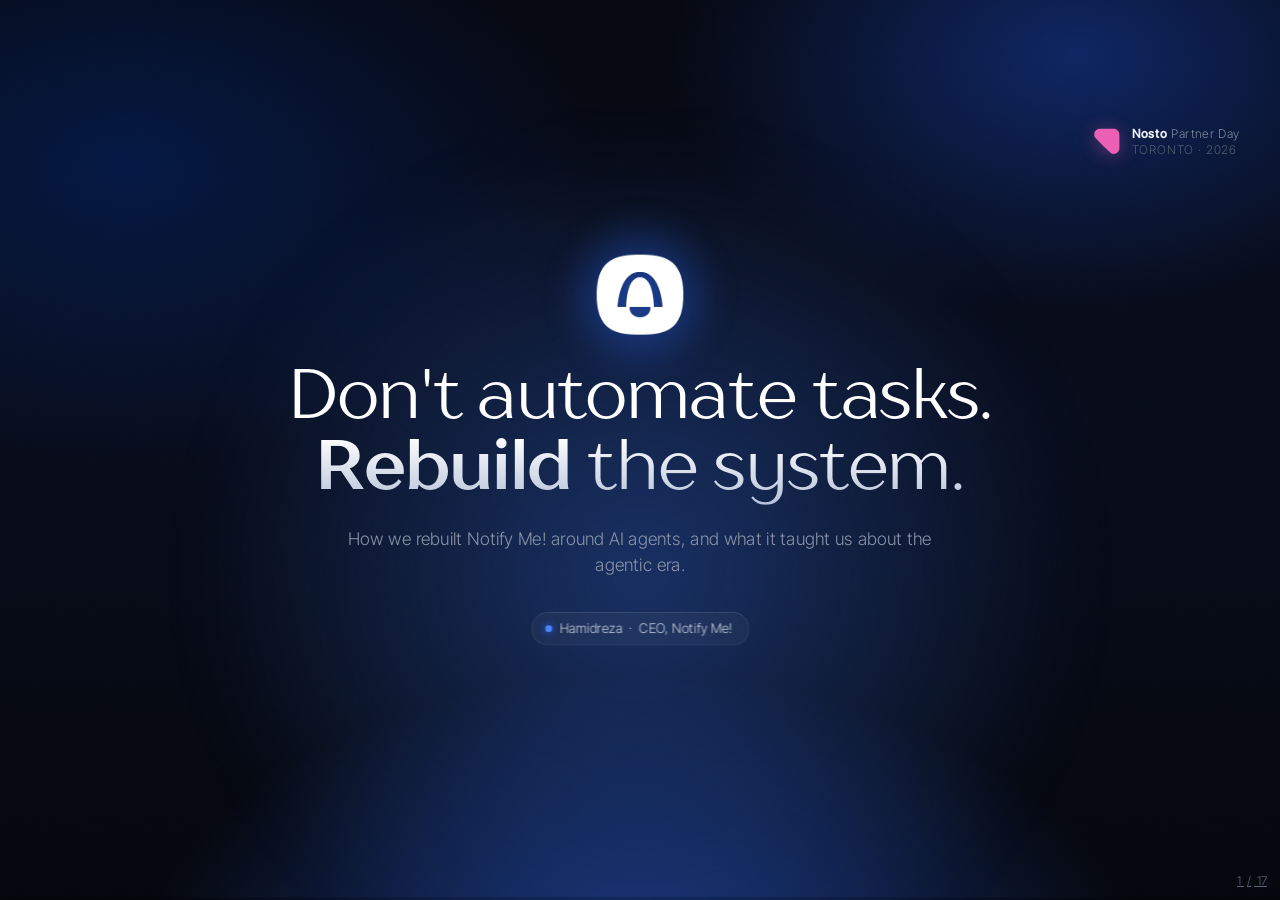
==== commit 62320f17: "Remove the 'Why the speed disappears' variant slide; bump cache tag - Delete the 03B numbered focus-" ====
--- a/index.html
+++ b/index.html
@@ -178,53 +178,6 @@
   </div>
 
   <div class="foot"><img src="img/lockup-white.png" alt="Notify Me!"><span class="sep"></span><span class="pg">The problem</span></div>
-</section>
-
-<!-- ========= 03B · WHY THE SPEED DISAPPEARS (numbered click-focus list, variant of 03) ========= -->
-<style>
-  /* Same eyebrow + headline as the archived icon panel, three causes as a NUMBERED list. All three
-     are visible from the first frame; the focus is advanced BY CLICK (01 on entry, then 02, then
-     03). Each lower row holds an empty .fx fragment marker so clicks are consumed on this slide; a
-     handler in deck.js counts the shown markers and toggles .is-active onto the matching row, and
-     the CSS transitions below (not a timer) animate the hand-off. Scoped czb- block. */
-  .czb-list{ list-style:none; margin:6px 0 0; padding:0; display:flex; flex-direction:column; gap:30px; }
-  .czb-item{ position:relative; display:flex; align-items:baseline; gap:24px; padding-left:28px;
-    opacity:.45; transform:translateX(0);           /* inactive rows recede but stay readable */
-    transition:opacity .5s ease, transform .5s cubic-bezier(.2,.7,.2,1); }
-  /* the accent bar that lands on the active row */
-  .czb-item::before{ content:''; position:absolute; left:0; top:4px; bottom:4px; width:3px;
-    border-radius:2px; background:var(--coral); box-shadow:0 0 14px var(--coral);
-    transform:scaleY(.2); transform-origin:center; opacity:0;
-    transition:transform .5s cubic-bezier(.2,.7,.2,1), opacity .5s ease; }
-  /* the numeric bullet */
-  .czb-num{ font-family:var(--font-display); font-weight:700; font-size:22px; color:var(--coral);
-    letter-spacing:.02em; flex:none; min-width:42px; }
-  /* medium size: bigger than body, clearly under the 44px headline */
-  .reveal .czb-item .txt{ font-family:var(--font-display); font-weight:400; font-size:34px;
-    line-height:1.1; letter-spacing:-.01em; color:#fff; }
-  /* the focus markers carry no visual and take no space; they only step reveal's fragment pointer
-     on each click. deck.js reads how many are shown and toggles .is-active onto the matching row. */
-  .czb-item .fx{ position:absolute; width:0; height:0; overflow:hidden; }
-  /* the focused row (deck.js sets .is-active; row 01 on entry, +1 per click) */
-  .czb-item.is-active{ opacity:1; transform:translateX(10px); }
-  .czb-item.is-active::before{ transform:scaleY(1); opacity:1; }
-  /* the list rises in as one unit on entry (container only, so it never fights the row opacities) */
-  .reveal section.present .czb-list{ animation:riseIn .7s .12s both cubic-bezier(.2,.7,.2,1); }
-  /* QA/PDF shows every fragment at once and the JS is skipped, so pin row 01 focused here. */
-  .qa .czb-item:first-child{ opacity:1 !important; transform:translateX(10px) !important; }
-  .qa .czb-item:first-child::before{ transform:scaleY(1) !important; opacity:1 !important; }
-  .qa .czb-item:not(:first-child){ opacity:.45 !important; transform:none !important; }
-  .qa .czb-item:not(:first-child)::before{ opacity:0 !important; transform:scaleY(.2) !important; }
-</style>
-<section class="slide">
-  <p class="eyebrow">Why the speed disappears</p>
-  <h3 style="font-size:44px; margin-bottom:52px">We found several causes. These were the <b>three biggest.</b></h3>
-  <ul class="czb-list">
-    <li class="czb-item"><span class="czb-num">01</span><span class="txt">Humans are the bottleneck</span></li>
-    <li class="czb-item"><span class="fx fragment"></span><span class="czb-num">02</span><span class="txt">Uneven AI maturity</span></li>
-    <li class="czb-item"><span class="fx fragment"></span><span class="czb-num">03</span><span class="txt">Agents still make mistakes</span></li>
-  </ul>
-  <div class="foot"><img src="img/lockup-white.png" alt=""><span class="sep"></span><span class="pg">The problem</span></div>
 </section>
 
 <!-- ================= 05 · SPEAKER ================= -->
@@ -1979,28 +1932,20 @@
 .om-slide:has(.om-c3.visible) .cw-hooks{ opacity:1; }
 .om-slide:has(.om-c3.visible) .cw-hooks{ transition-delay:.18s; }
 
-/* QA (?qa) shows every fragment, so the build settles on its own and the LAST cue wins:
-   the finished state is now the **component view** (name at top, ring left with Design lit,
-   the three cards on the right). Pin the looping motion to a fixed frame so renders/PDF are
-   deterministic, but do NOT force opacity on anything the beat-4+ cascade owns (core, nodes,
-   feed, comet) or QA renders a hybrid with the core and the stage list on screen at once. */
-.qa .om-namewrap, .qa .om-stage, .qa .cw-skills{ transition:none !important; }
-.qa .om-txt > .eyebrow, .qa .om-mission, .qa .om-swap, .qa .om-plans,
+/* QA (?qa) shows every fragment, so the build settles on its own. The component view was removed,
+   so the finished state is now the LOOP end-state: name + the three beats on the left, the full ring
+   with all six stage nodes and the Knowledge core on the right. Pin the looping motion to a fixed
+   frame and force the built pieces visible (their entrances are keyed off .om-bN.visible, which QA
+   doesn't reliably resolve in a static headless frame). */
+.qa .om-namewrap, .qa .om-stage{ transition:none !important; }
+.qa .om-txt > .eyebrow, .qa .om-mission, .qa .om-swap,
 .qa .om-namewrap .nb{ transition:none !important; }
-.qa .cw-card, .qa .cw-arrow, .qa .cw-h, .qa .om-tether{ transition:none !important; }
 .qa .om-bloom, .qa .om-namewrap .nb, .qa .om-core .cg{ animation:none !important; }
 .qa .om-arc{ animation:none !important; opacity:1 !important; stroke-dashoffset:0 !important; }
 .qa .om-spin{ animation:none !important; transform:rotate(60deg) !important; }
 .qa .om-node, .qa .om-cometwrap, .qa .om-core, .qa .om-feed i{ animation:none !important; }
-.qa .om-node, .qa .om-sl, .qa .om-stagelist, .qa .om-plan, .qa .om-cometwrap,
-.qa .om-beats{ transition:none !important; }
-/* QA/PDF freeze: p2 is the only plan on screen (the component view end state). No checkboxes now;
-   title + UI/UX Design bright, the other two faded. */
-.qa .om-plan.p2 li .ck{ display:none !important; }
-.qa .om-plan.p2 .tk{ animation:none !important; opacity:1 !important; transform:none !important; }
-.qa .om-plan.p2 li:nth-child(n+2){ opacity:.32 !important; }
-/* the tally freezes to its revealed (c4) end state so headless/PDF is deterministic */
-.qa .om-tally .eye, .qa .om-tally .cell, .qa .om-tally .rule{ transition:none !important; }
+.qa .om-node, .qa .om-cometwrap, .qa .om-core{ opacity:1 !important; }
+.qa .om-node, .qa .om-cometwrap, .qa .om-beats{ transition:none !important; }
 </style>
 <section class="slide om-slide">
   <div class="om-grid">
@@ -2024,11 +1969,6 @@
 
       </div>
 
-      <!-- the four core-component views (jumped to straight from "The knowledge compounds."):
-           agent (+ its skills) -> hooks. The six-stage tour was removed. -->
-      <span class="om-cue om-c1 fragment" data-fragment-index="11"></span>
-      <span class="om-cue om-c2 fragment" data-fragment-index="12"></span>
-      <span class="om-cue om-c3 fragment" data-fragment-index="13"></span>
     </div>
 
     <div class="om-stagewrap">
@@ -2062,81 +2002,10 @@
         <span class="cl">Knowledge</span>
       </div>
 
-      <!-- The stations of each stage, ticking through where the core stood. The stage title
-           carries the word "Station" once, so every row can drop it and set larger. Same
-           stations as the walkthrough's `notes` arrays, minus that suffix (and Engineering's
-           "Technical" prefix, which the Engineering title already implies). -->
-      <div class="om-plans">
-        <!-- Only p2 (Design stations) remains: the component view drills into the Design stage.
-             The other five stage panels went with the removed six-stage tour. -->
-        <div class="om-plan p2">
-          <span class="pt tk" style="--i:0">Design stations</span>
-          <ul>
-            <li class="tk" style="--i:1"><i class="ck"><span class="pd"></span><span class="sp"></span><span class="dn"><svg viewBox="0 0 24 24" fill="none" stroke="currentColor" stroke-width="3.6" stroke-linecap="round" stroke-linejoin="round"><path d="M4.5 12.5 9.5 17.5 19.5 6.5"/></svg></span></i><span>UI/UX Design</span></li>
-            <li class="tk" style="--i:2"><i class="ck"><span class="pd"></span><span class="sp"></span><span class="dn"><svg viewBox="0 0 24 24" fill="none" stroke="currentColor" stroke-width="3.6" stroke-linecap="round" stroke-linejoin="round"><path d="M4.5 12.5 9.5 17.5 19.5 6.5"/></svg></span></i><span>Design Review</span></li>
-            <li class="tk" style="--i:3"><i class="ck"><span class="pd"></span><span class="sp"></span><span class="dn"><svg viewBox="0 0 24 24" fill="none" stroke="currentColor" stroke-width="3.6" stroke-linecap="round" stroke-linejoin="round"><path d="M4.5 12.5 9.5 17.5 19.5 6.5"/></svg></span></i><span>Design Handoff</span></li>
-          </ul>
-        </div>
-      </div>
     </div>
     </div>
   </div>
 
-  <p class="om-ct">The <b>3</b> core components</p>
-
-  <!-- Top-right tally, revealed with the Hooks view (c3): the reusable machinery the factory
-       has built so far. Skills = blue (the skills box), Agents = purple (the agent card). -->
-  <div class="om-tally" aria-hidden="true">
-    <p class="eye">In total</p>
-    <div class="row">
-      <div class="cell skills"><span class="num">120<span class="plus">+</span></span><span class="rule"></span><span class="lab">Skills</span></div>
-      <div class="cell agents"><span class="num">28<span class="plus">+</span></span><span class="rule"></span><span class="lab">Agents</span></div>
-    </div>
-  </div>
-
-  <!-- Ties the right-hand flow to the Design node on the ring: once the stage has slid left,
-       Design sits at (700,430) in slide coords and the panel's edge at x=960. viewBox is 1:1
-       with the 1920x1080 slide. Starts past the node's own "Design" label, not at the dot.
-       Lands at y=561, the agent card's centre, which is the one point that holds still whether
-       the skills box is closed or open. -->
-  <svg class="om-tether" viewBox="0 0 1920 1080" aria-hidden="true">
-    <path d="M796,430 C880,430 886,561 960,561"/>
-    <circle cx="960" cy="561" r="4"/>
-  </svg>
-
-  <!-- The atomic process inside one stage. Three core components, colour-coded to match the
-       rest of the deck: Agents purple, Skills blue, Hooks coral. Two boxes across,
-       because Skills live inside the Agent rather than following it. -->
-  <div class="om-comp">
-    <span class="cw-h">Inside each station</span>
-    <div class="cw-flow">
-      <div class="cw-card cw-agent">
-        <span class="cw-kind">Agent</span>
-        <span class="cw-fname"><svg class="cw-fi" viewBox="0 0 24 24" fill="none" stroke="currentColor" stroke-width="1.9" stroke-linecap="round" stroke-linejoin="round" aria-hidden="true"><path d="M14 3H7a2 2 0 0 0-2 2v14a2 2 0 0 0 2 2h10a2 2 0 0 0 2-2V8z"/><path d="M14 3v5h5"/></svg>design-agent.md</span>
-        <div class="cw-skills">
-          <div>
-            <div class="in">
-              <span class="cw-kind">Skills</span>
-              <ul class="cw-list">
-                <li><svg class="cw-fi" viewBox="0 0 24 24" fill="none" stroke="currentColor" stroke-width="1.9" stroke-linecap="round" stroke-linejoin="round" aria-hidden="true"><path d="M14 3H7a2 2 0 0 0-2 2v14a2 2 0 0 0 2 2h10a2 2 0 0 0 2-2V8z"/><path d="M14 3v5h5"/></svg>polaris-guidelines.md</li>
-                <li><svg class="cw-fi" viewBox="0 0 24 24" fill="none" stroke="currentColor" stroke-width="1.9" stroke-linecap="round" stroke-linejoin="round" aria-hidden="true"><path d="M14 3H7a2 2 0 0 0-2 2v14a2 2 0 0 0 2 2h10a2 2 0 0 0 2-2V8z"/><path d="M14 3v5h5"/></svg>ux-ui-designer.md</li>
-                <li><svg class="cw-fi" viewBox="0 0 24 24" fill="none" stroke="currentColor" stroke-width="1.9" stroke-linecap="round" stroke-linejoin="round" aria-hidden="true"><path d="M14 3H7a2 2 0 0 0-2 2v14a2 2 0 0 0 2 2h10a2 2 0 0 0 2-2V8z"/><path d="M14 3v5h5"/></svg>design-playground.md</li>
-              </ul>
-            </div>
-          </div>
-        </div>
-      </div>
-
-      <span class="cw-arrow cw-a1"></span>
-
-      <div class="cw-card cw-hooks">
-        <span class="cw-kind">Hooks</span>
-        <ul class="cw-list">
-          <li><svg class="cw-fi" viewBox="0 0 24 24" fill="none" stroke="currentColor" stroke-width="1.9" stroke-linecap="round" stroke-linejoin="round" aria-hidden="true"><path d="M14 3H7a2 2 0 0 0-2 2v14a2 2 0 0 0 2 2h10a2 2 0 0 0 2-2V8z"/><path d="M14 3v5h5"/></svg>polaris-guard.md</li>
-        </ul>
-      </div>
-    </div>
-  </div>
 
   <div class="foot"><img src="img/lockup-white.png" alt=""><span class="sep"></span><span class="pg">Part 02</span></div>
 </section>
@@ -3214,7 +3083,7 @@
 </div>
 
 <script src="vendor/reveal.js"></script>
-<script src="js/deck.js?v=10"></script>
+<script src="js/deck.js?v=11"></script>
 <script src="js/walkthrough.js?v=31"></script>
 <!-- The Tous ring slide is fully manual now: the six-stage tour was removed, so the beats (b1-b3)
      and the four component views (c1-c4) all advance on click. No auto-advance script needed. -->
